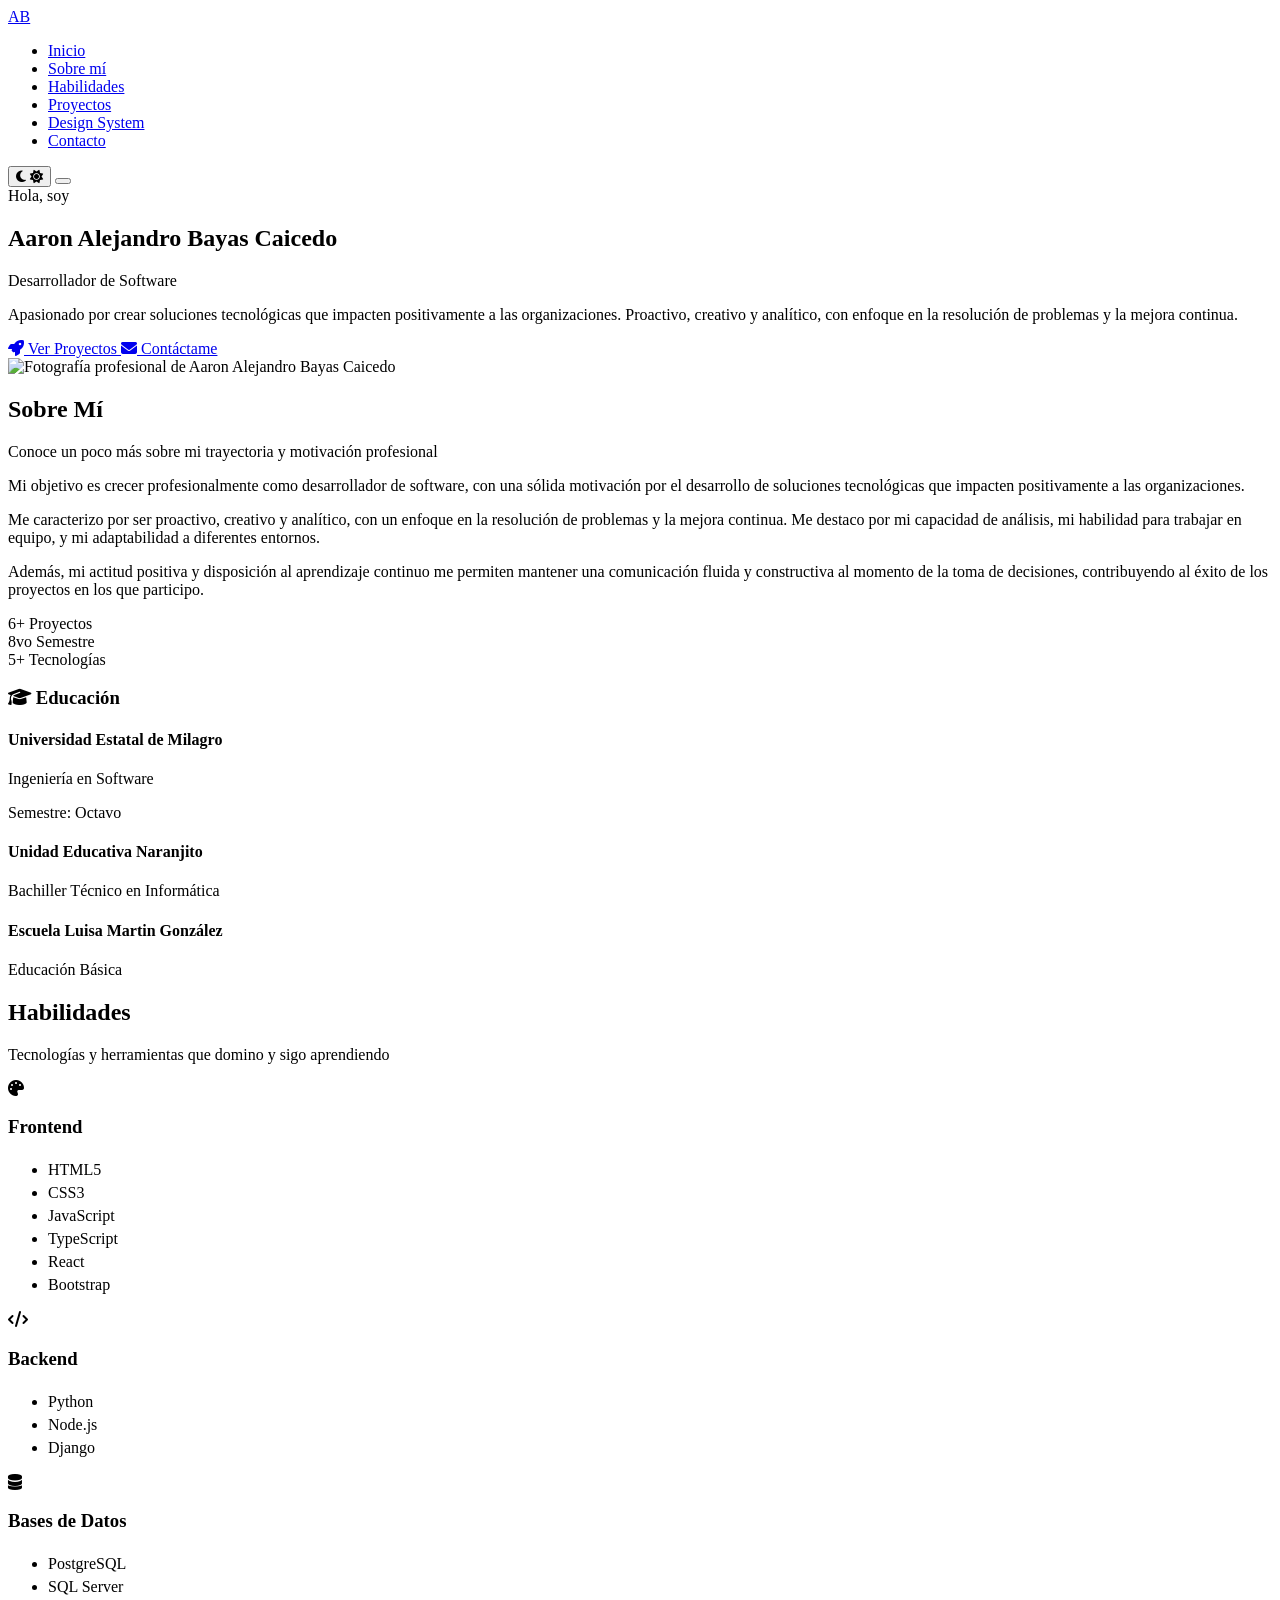
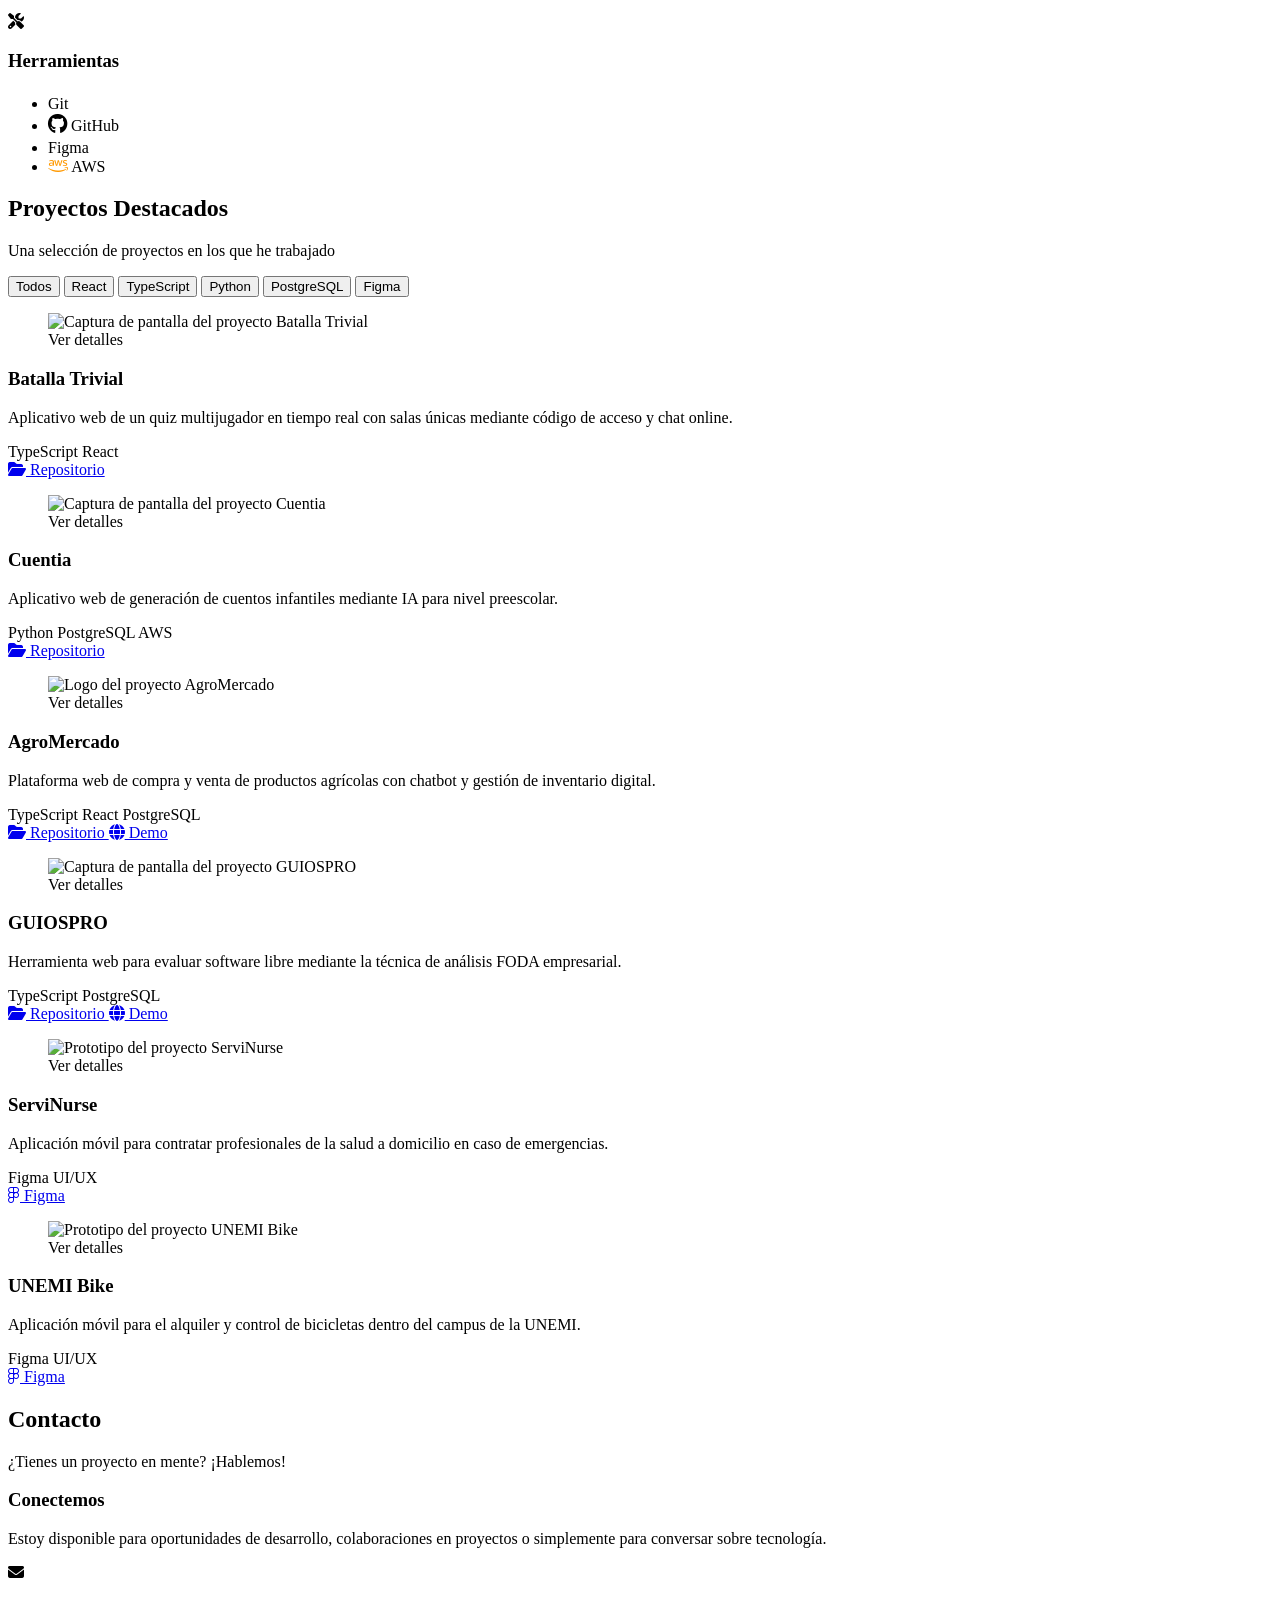
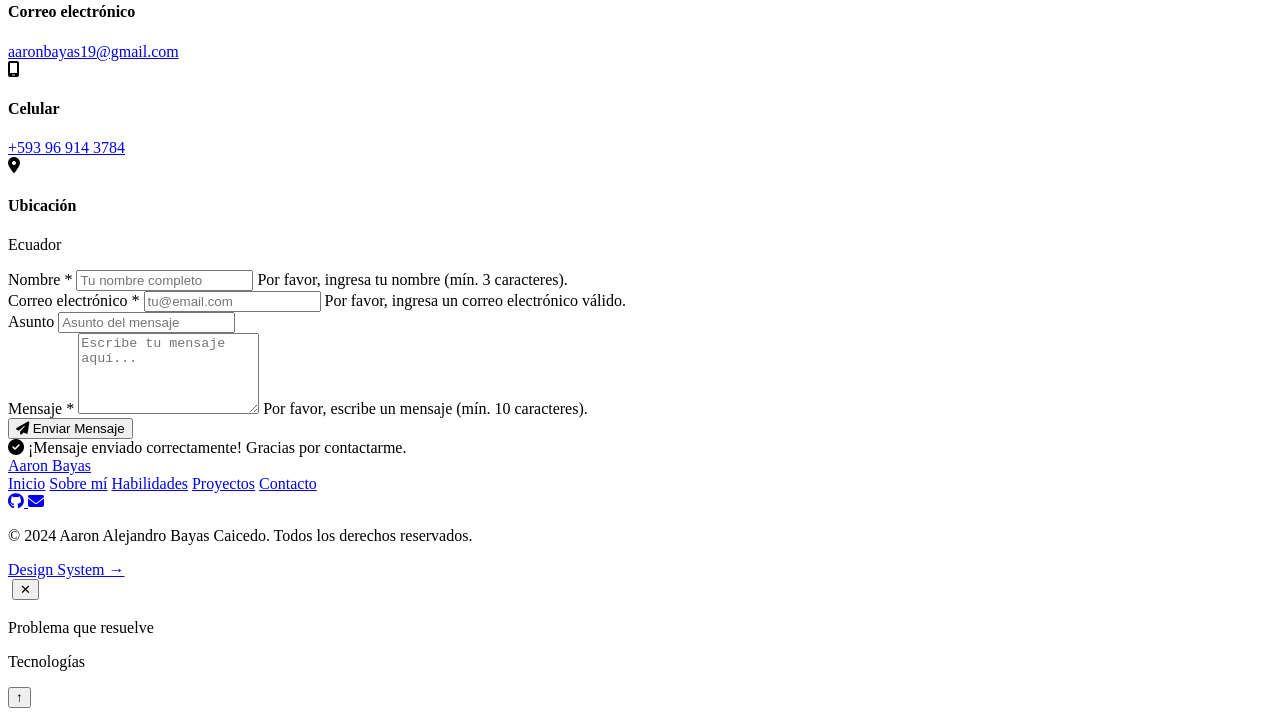
==== index.html @ 3c37ef3a "init: inicializar estructura del proyecto y archivos base" ====
<!DOCTYPE html>
<html lang="es">
<head>
  <meta charset="UTF-8">
  <meta name="viewport" content="width=device-width, initial-scale=1.0">
  <meta name="description" content="Portafolio profesional de Aaron Alejandro Bayas Caicedo — Desarrollador de Software especializado en JavaScript, Python, React, Node.js y más.">
  <meta name="author" content="Aaron Alejandro Bayas Caicedo">
  <meta name="keywords" content="Desarrollador de Software, Portafolio, Aaron Bayas, JavaScript, Python, React, Node.js, Ingeniería en Software">
  <title>Aaron Bayas | Desarrollador de Software</title>

  <!-- Google Fonts -->
  <link rel="preconnect" href="https://fonts.googleapis.com">
  <link rel="preconnect" href="https://fonts.gstatic.com" crossorigin>
  <link href="https://fonts.googleapis.com/css2?family=Inter:wght@400;500;600;700&family=Outfit:wght@600;700;800&display=swap" rel="stylesheet">

  <!-- Font Awesome -->
  <link rel="stylesheet" href="https://cdnjs.cloudflare.com/ajax/libs/font-awesome/6.4.0/css/all.min.css">
  <!-- Devicon -->
  <link rel="stylesheet" type="text/css" href="https://cdn.jsdelivr.net/gh/devicons/devicon@latest/devicon.min.css" />
  <!-- Styles -->
  <link rel="stylesheet" href="css/styles.css">
</head>
<body>

  <!-- ============================================
       HEADER / NAVBAR
       ============================================ -->
  <header class="navbar" id="navbar">
    <nav class="nav-container" aria-label="Navegación principal">
      <a href="#inicio" class="nav-logo" aria-label="Ir al inicio">AB</a>

      <ul class="nav-menu" id="nav-menu" role="menubar">
        <li role="none"><a href="#inicio" class="nav-link active" role="menuitem">Inicio</a></li>
        <li role="none"><a href="#sobre-mi" class="nav-link" role="menuitem">Sobre mí</a></li>
        <li role="none"><a href="#habilidades" class="nav-link" role="menuitem">Habilidades</a></li>
        <li role="none"><a href="#proyectos" class="nav-link" role="menuitem">Proyectos</a></li>
        <li role="none"><a href="design-system.html" class="nav-link" role="menuitem">Design System</a></li>
        <li role="none"><a href="#contacto" class="nav-link" role="menuitem">Contacto</a></li>
      </ul>

      <div class="nav-actions">
        <button class="theme-toggle" id="theme-toggle" aria-label="Cambiar tema claro/oscuro">
          <i class="fa-solid fa-moon icon-moon" aria-hidden="true"></i>
          <i class="fa-solid fa-sun icon-sun" aria-hidden="true"></i>
        </button>
        <button class="nav-toggle" id="nav-toggle" aria-label="Abrir menú de navegación" aria-expanded="false">
          <span class="hamburger-line"></span>
          <span class="hamburger-line"></span>
          <span class="hamburger-line"></span>
        </button>
      </div>
    </nav>
  </header>

  <!-- ============================================
       MAIN CONTENT
       ============================================ -->
  <main>

    <!-- ========== HERO / INICIO ========== -->
    <section id="inicio" class="hero section">
      <div class="container">
        <div class="hero__content">
          <div class="hero__text">
            <span class="hero__greeting">Hola, soy</span>
            <h1 class="hero__name">
              Aaron Alejandro
              <span class="text-gradient">Bayas Caicedo</span>
            </h1>
            <p class="hero__role">Desarrollador de Software</p>
            <p class="hero__description">
              Apasionado por crear soluciones tecnológicas que impacten positivamente a las organizaciones.
              Proactivo, creativo y analítico, con enfoque en la resolución de problemas y la mejora continua.
            </p>
            <div class="hero__actions">
              <a href="#proyectos" class="btn btn--primary">
                <i class="fa-solid fa-rocket" aria-hidden="true"></i> Ver Proyectos
              </a>
              <a href="#contacto" class="btn btn--secondary">
                <i class="fa-solid fa-envelope" aria-hidden="true"></i> Contáctame
              </a>
            </div>
          </div>

          <div class="hero__image-wrapper">
            <div class="hero__image-container">
                            <img
                src="media/Foto personal.jpg"
                alt="Fotografía profesional de Aaron Alejandro Bayas Caicedo"
                class="hero__image"
                loading="eager"
              >
            </div>
          </div>
        </div>
      </div>

      <!-- Decoraciones flotantes -->
                      </section>

    <!-- ========== SOBRE MÍ ========== -->
    <section id="sobre-mi" class="section">
      <div class="container">
        <div class="section__header">
          <h2 class="section__title reveal">Sobre Mí</h2>
          <p class="section__subtitle reveal">Conoce un poco más sobre mi trayectoria y motivación profesional</p>
        </div>

        <div class="about__content">
          <!-- Columna izquierda: Texto + Stats -->
          <div class="about__text reveal-left">
            <p class="about__description">
              Mi objetivo es crecer profesionalmente como desarrollador de
              software, con una sólida motivación por el desarrollo de
              soluciones tecnológicas que impacten positivamente a las organizaciones.
            </p>
            <p class="about__description">
              Me caracterizo por ser proactivo, creativo y analítico, con un enfoque en la resolución
              de problemas y la mejora continua. Me destaco por mi capacidad de análisis, mi
              habilidad para trabajar en equipo, y mi adaptabilidad a diferentes entornos.
            </p>
            <p class="about__description">
              Además, mi actitud positiva y disposición al aprendizaje continuo me permiten
              mantener una comunicación fluida y constructiva al momento de la toma de
              decisiones, contribuyendo al éxito de los proyectos en los que participo.
            </p>

            <div class="about__stats">
              <div class="about__stat">
                <span class="about__stat-number">6+</span>
                <span class="about__stat-label">Proyectos</span>
              </div>
              <div class="about__stat">
                <span class="about__stat-number">8vo</span>
                <span class="about__stat-label">Semestre</span>
              </div>
              <div class="about__stat">
                <span class="about__stat-number">5+</span>
                <span class="about__stat-label">Tecnologías</span>
              </div>
            </div>
          </div>

          <!-- Columna derecha: Educación Timeline -->
          <aside class="about__education reveal-right">
            <h3 class="about__education-title">
              <i class="fa-solid fa-graduation-cap" aria-hidden="true"></i> Educación
            </h3>

            <div class="timeline">
              <article class="timeline__item">
                <h4 class="timeline__institution">Universidad Estatal de Milagro</h4>
                <p class="timeline__degree">Ingeniería en Software</p>
                <p class="timeline__detail">Semestre: Octavo</p>
              </article>

              <article class="timeline__item">
                <h4 class="timeline__institution">Unidad Educativa Naranjito</h4>
                <p class="timeline__degree">Bachiller Técnico en Informática</p>
              </article>

              <article class="timeline__item">
                <h4 class="timeline__institution">Escuela Luisa Martin González</h4>
                <p class="timeline__degree">Educación Básica</p>
              </article>
            </div>
          </aside>
        </div>
      </div>
    </section>

    <!-- ========== HABILIDADES / SKILLS ========== -->
    <section id="habilidades" class="skills section">
      <div class="container">
        <div class="section__header">
          <h2 class="section__title reveal">Habilidades</h2>
          <p class="section__subtitle reveal">Tecnologías y herramientas que domino y sigo aprendiendo</p>
        </div>

        <div class="skills__categories">
          <!-- Frontend -->
          <article class="skill-category reveal-scale">
            <div class="skill-category__icon" aria-hidden="true"><i class="fa-solid fa-palette"></i></div>
            <h3 class="skill-category__title">Frontend</h3>
            <ul class="skill-category__list">
              <li class="skill-item">
                <div class="skill-item__info">
                  <i class="devicon-html5-plain colored" style="font-size: 1.25rem;"></i>
                  <span class="skill-item__name">HTML5</span>
                </div>
                <div class="skill-item__level" aria-label="Nivel 4 de 5">
                  <span class="skill-item__dot filled"></span>
                  <span class="skill-item__dot filled"></span>
                  <span class="skill-item__dot filled"></span>
                  <span class="skill-item__dot filled"></span>
                  <span class="skill-item__dot"></span>
                </div>
              </li>
              <li class="skill-item">
                <div class="skill-item__info">
                  <i class="devicon-css3-plain colored" style="font-size: 1.25rem;"></i>
                  <span class="skill-item__name">CSS3</span>
                </div>
                <div class="skill-item__level" aria-label="Nivel 4 de 5">
                  <span class="skill-item__dot filled"></span>
                  <span class="skill-item__dot filled"></span>
                  <span class="skill-item__dot filled"></span>
                  <span class="skill-item__dot filled"></span>
                  <span class="skill-item__dot"></span>
                </div>
              </li>
              <li class="skill-item">
                <div class="skill-item__info">
                  <i class="devicon-javascript-plain colored" style="font-size: 1.25rem;"></i>
                  <span class="skill-item__name">JavaScript</span>
                </div>
                <div class="skill-item__level" aria-label="Nivel 4 de 5">
                  <span class="skill-item__dot filled"></span>
                  <span class="skill-item__dot filled"></span>
                  <span class="skill-item__dot filled"></span>
                  <span class="skill-item__dot filled"></span>
                  <span class="skill-item__dot"></span>
                </div>
              </li>
              <li class="skill-item">
                <div class="skill-item__info">
                  <i class="devicon-typescript-plain colored" style="font-size: 1.25rem;"></i>
                  <span class="skill-item__name">TypeScript</span>
                </div>
                <div class="skill-item__level" aria-label="Nivel 3 de 5">
                  <span class="skill-item__dot filled"></span>
                  <span class="skill-item__dot filled"></span>
                  <span class="skill-item__dot filled"></span>
                  <span class="skill-item__dot"></span>
                  <span class="skill-item__dot"></span>
                </div>
              </li>
              <li class="skill-item">
                <div class="skill-item__info">
                  <i class="devicon-react-original colored" style="font-size: 1.25rem;"></i>
                  <span class="skill-item__name">React</span>
                </div>
                <div class="skill-item__level" aria-label="Nivel 3 de 5">
                  <span class="skill-item__dot filled"></span>
                  <span class="skill-item__dot filled"></span>
                  <span class="skill-item__dot filled"></span>
                  <span class="skill-item__dot"></span>
                  <span class="skill-item__dot"></span>
                </div>
              </li>
              <li class="skill-item">
                <div class="skill-item__info">
                  <i class="devicon-bootstrap-plain colored" style="font-size: 1.25rem;"></i>
                  <span class="skill-item__name">Bootstrap</span>
                </div>
                <div class="skill-item__level" aria-label="Nivel 3 de 5">
                  <span class="skill-item__dot filled"></span>
                  <span class="skill-item__dot filled"></span>
                  <span class="skill-item__dot filled"></span>
                  <span class="skill-item__dot"></span>
                  <span class="skill-item__dot"></span>
                </div>
              </li>
            </ul>
          </article>

          <!-- Backend -->
          <article class="skill-category reveal-scale">
            <div class="skill-category__icon" aria-hidden="true"><i class="fa-solid fa-code"></i></div>
            <h3 class="skill-category__title">Backend</h3>
            <ul class="skill-category__list">
              <li class="skill-item">
                <div class="skill-item__info">
                  <i class="devicon-python-plain colored" style="font-size: 1.25rem;"></i>
                  <span class="skill-item__name">Python</span>
                </div>
                <div class="skill-item__level" aria-label="Nivel 4 de 5">
                  <span class="skill-item__dot filled--secondary"></span>
                  <span class="skill-item__dot filled--secondary"></span>
                  <span class="skill-item__dot filled--secondary"></span>
                  <span class="skill-item__dot filled--secondary"></span>
                  <span class="skill-item__dot"></span>
                </div>
              </li>
              <li class="skill-item">
                <div class="skill-item__info">
                  <i class="devicon-nodejs-plain colored" style="font-size: 1.25rem;"></i>
                  <span class="skill-item__name">Node.js</span>
                </div>
                <div class="skill-item__level" aria-label="Nivel 3 de 5">
                  <span class="skill-item__dot filled--secondary"></span>
                  <span class="skill-item__dot filled--secondary"></span>
                  <span class="skill-item__dot filled--secondary"></span>
                  <span class="skill-item__dot"></span>
                  <span class="skill-item__dot"></span>
                </div>
              </li>
              <li class="skill-item">
                <div class="skill-item__info">
                  <i class="devicon-django-plain colored" style="font-size: 1.25rem;"></i>
                  <span class="skill-item__name">Django</span>
                </div>
                <div class="skill-item__level" aria-label="Nivel 3 de 5">
                  <span class="skill-item__dot filled--secondary"></span>
                  <span class="skill-item__dot filled--secondary"></span>
                  <span class="skill-item__dot filled--secondary"></span>
                  <span class="skill-item__dot"></span>
                  <span class="skill-item__dot"></span>
                </div>
              </li>
            </ul>
          </article>

          <!-- Bases de Datos -->
          <article class="skill-category reveal-scale">
            <div class="skill-category__icon" aria-hidden="true"><i class="fa-solid fa-database"></i></div>
            <h3 class="skill-category__title">Bases de Datos</h3>
            <ul class="skill-category__list">
              <li class="skill-item">
                <div class="skill-item__info">
                  <i class="devicon-postgresql-plain colored" style="font-size: 1.25rem;"></i>
                  <span class="skill-item__name">PostgreSQL</span>
                </div>
                <div class="skill-item__level" aria-label="Nivel 3 de 5">
                  <span class="skill-item__dot filled--accent"></span>
                  <span class="skill-item__dot filled--accent"></span>
                  <span class="skill-item__dot filled--accent"></span>
                  <span class="skill-item__dot"></span>
                  <span class="skill-item__dot"></span>
                </div>
              </li>
              <li class="skill-item">
                <div class="skill-item__info">
                  <i class="devicon-microsoftsqlserver-plain colored" style="font-size: 1.25rem;"></i>
                  <span class="skill-item__name">SQL Server</span>
                </div>
                <div class="skill-item__level" aria-label="Nivel 3 de 5">
                  <span class="skill-item__dot filled--accent"></span>
                  <span class="skill-item__dot filled--accent"></span>
                  <span class="skill-item__dot filled--accent"></span>
                  <span class="skill-item__dot"></span>
                  <span class="skill-item__dot"></span>
                </div>
              </li>
            </ul>
          </article>

          <!-- Herramientas & Cloud -->
          <article class="skill-category reveal-scale">
            <div class="skill-category__icon" aria-hidden="true"><i class="fa-solid fa-screwdriver-wrench"></i></div>
            <h3 class="skill-category__title">Herramientas</h3>
            <ul class="skill-category__list">
              <li class="skill-item">
                <div class="skill-item__info">
                  <i class="devicon-git-plain colored" style="font-size: 1.25rem;"></i>
                  <span class="skill-item__name">Git</span>
                </div>
                <div class="skill-item__level" aria-label="Nivel 4 de 5">
                  <span class="skill-item__dot filled"></span>
                  <span class="skill-item__dot filled"></span>
                  <span class="skill-item__dot filled"></span>
                  <span class="skill-item__dot filled"></span>
                  <span class="skill-item__dot"></span>
                </div>
              </li>
              <li class="skill-item">
                <div class="skill-item__info">
                  <i class="fa-brands fa-github" style="font-size: 1.25rem;"></i>
                  <span class="skill-item__name">GitHub</span>
                </div>
                <div class="skill-item__level" aria-label="Nivel 4 de 5">
                  <span class="skill-item__dot filled"></span>
                  <span class="skill-item__dot filled"></span>
                  <span class="skill-item__dot filled"></span>
                  <span class="skill-item__dot filled"></span>
                  <span class="skill-item__dot"></span>
                </div>
              </li>
              <li class="skill-item">
                <div class="skill-item__info">
                  <i class="devicon-figma-plain colored" style="font-size: 1.25rem;"></i>
                  <span class="skill-item__name">Figma</span>
                </div>
                <div class="skill-item__level" aria-label="Nivel 3 de 5">
                  <span class="skill-item__dot filled"></span>
                  <span class="skill-item__dot filled"></span>
                  <span class="skill-item__dot filled"></span>
                  <span class="skill-item__dot"></span>
                  <span class="skill-item__dot"></span>
                </div>
              </li>
              <li class="skill-item">
                <div class="skill-item__info">
                  <i class="fa-brands fa-aws" style="color: #FF9900;" style="font-size: 1.25rem;"></i>
                  <span class="skill-item__name">AWS</span>
                </div>
                <div class="skill-item__level" aria-label="Nivel 2 de 5">
                  <span class="skill-item__dot filled"></span>
                  <span class="skill-item__dot filled"></span>
                  <span class="skill-item__dot"></span>
                  <span class="skill-item__dot"></span>
                  <span class="skill-item__dot"></span>
                </div>
              </li>
            </ul>
          </article>
        </div>
      </div>
    </section>

    <!-- ========== PROYECTOS ========== -->
    <section id="proyectos" class="section">
      <div class="container">
        <div class="section__header">
          <h2 class="section__title reveal">Proyectos Destacados</h2>
          <p class="section__subtitle reveal">Una selección de proyectos en los que he trabajado</p>
        </div>

        <!-- Filtros -->
        <div class="projects__filters reveal" role="toolbar" aria-label="Filtrar proyectos por tecnología">
          <button class="filter-btn active" data-filter="all">Todos</button>
          <button class="filter-btn" data-filter="react">React</button>
          <button class="filter-btn" data-filter="typescript">TypeScript</button>
          <button class="filter-btn" data-filter="python">Python</button>
          <button class="filter-btn" data-filter="postgresql">PostgreSQL</button>
          <button class="filter-btn" data-filter="figma">Figma</button>
        </div>

        <!-- Grid de Proyectos -->
        <div class="projects__grid">

          <!-- Proyecto 1: Batalla Trivial -->
          <article class="project-card reveal-scale"
            data-techs="typescript,react"
            data-title="Batalla Trivial"
            data-description="Aplicativo web de un quiz multijugador donde los usuarios se conectan en tiempo real en una sala única mediante un código de acceso, con chat online integrado."
            data-problem="Creado para grupos de estudiantes que necesiten practicar preguntas de cultura general con amigos."
            data-technologies="TypeScript, React Native"
            data-image="media/iconopag.png"
            data-repo="https://github.com/AaronBayas/Batalla-Poo"
            data-demo=""
          >
            <figure class="project-card__image-wrapper">
              <img src="media/iconopag.png" alt="Captura de pantalla del proyecto Batalla Trivial" class="project-card__image" loading="lazy">
              <div class="project-card__overlay">
                <span class="project-card__overlay-btn">Ver detalles</span>
              </div>
            </figure>
            <div class="project-card__body">
              <h3 class="project-card__title">Batalla Trivial</h3>
              <p class="project-card__description">
                Aplicativo web de un quiz multijugador en tiempo real con salas únicas mediante código de acceso y chat online.
              </p>
              <div class="project-card__techs">
                <span class="tech-tag">TypeScript</span>
                <span class="tech-tag">React</span>
              </div>
              <div class="project-card__links">
                <a href="https://github.com/AaronBayas/Batalla-Poo" target="_blank" rel="noopener noreferrer" class="project-card__link" aria-label="Ver repositorio de Batalla Trivial en GitHub">
                  <i class="fa-solid fa-folder-open" aria-hidden="true"></i> Repositorio
                </a>
              </div>
            </div>
          </article>

          <!-- Proyecto 2: Cuentia -->
          <article class="project-card reveal-scale"
            data-techs="python,postgresql"
            data-title="Cuentia"
            data-description="Aplicativo web de generación de cuentos infantiles mediante Inteligencia Artificial, diseñado para el nivel preescolar."
            data-problem="Proyecto creado para niños de nivel preescolar, permitiendo a sus profesores crear cuentos infantiles basándose en la imaginación del niño."
            data-technologies="Python, PostgreSQL, AWS"
            data-image="media/robot2.png"
            data-repo="https://github.com/Mkreyes98/Cuenta-IA"
            data-demo=""
          >
            <figure class="project-card__image-wrapper">
              <img src="media/robot2.png" alt="Captura de pantalla del proyecto Cuentia" class="project-card__image" loading="lazy">
              <div class="project-card__overlay">
                <span class="project-card__overlay-btn">Ver detalles</span>
              </div>
            </figure>
            <div class="project-card__body">
              <h3 class="project-card__title">Cuentia</h3>
              <p class="project-card__description">
                Aplicativo web de generación de cuentos infantiles mediante IA para nivel preescolar.
              </p>
              <div class="project-card__techs">
                <span class="tech-tag">Python</span>
                <span class="tech-tag">PostgreSQL</span>
                <span class="tech-tag">AWS</span>
              </div>
              <div class="project-card__links">
                <a href="https://github.com/Mkreyes98/Cuenta-IA" target="_blank" rel="noopener noreferrer" class="project-card__link" aria-label="Ver repositorio de Cuentia en GitHub">
                  <i class="fa-solid fa-folder-open" aria-hidden="true"></i> Repositorio
                </a>
              </div>
            </div>
          </article>

          <!-- Proyecto 3: AgroMercado -->
          <article class="project-card reveal-scale"
            data-techs="typescript,react,postgresql"
            data-title="AgroMercado"
            data-description="Aplicativo web creado para un mercado agropecuario de compra y venta de productos agrícolas."
            data-problem="Automatización de la búsqueda y compra de productos mediante un chatbot y digitalización del inventario de los productos en venta."
            data-technologies="TypeScript, React, PostgreSQL"
            data-image="media/logo.png"
            data-repo="https://github.com/Jostinchalan/AgroMercado"
            data-demo="https://agro-mercado-s7in.vercel.app/"
          >
            <figure class="project-card__image-wrapper">
              <img src="media/logo.png" alt="Logo del proyecto AgroMercado" class="project-card__image" loading="lazy">
              <div class="project-card__overlay">
                <span class="project-card__overlay-btn">Ver detalles</span>
              </div>
            </figure>
            <div class="project-card__body">
              <h3 class="project-card__title">AgroMercado</h3>
              <p class="project-card__description">
                Plataforma web de compra y venta de productos agrícolas con chatbot y gestión de inventario digital.
              </p>
              <div class="project-card__techs">
                <span class="tech-tag">TypeScript</span>
                <span class="tech-tag">React</span>
                <span class="tech-tag">PostgreSQL</span>
              </div>
              <div class="project-card__links">
                <a href="https://github.com/Jostinchalan/AgroMercado" target="_blank" rel="noopener noreferrer" class="project-card__link" aria-label="Ver repositorio de AgroMercado en GitHub">
                  <i class="fa-solid fa-folder-open" aria-hidden="true"></i> Repositorio
                </a>
                <a href="https://agro-mercado-s7in.vercel.app/" target="_blank" rel="noopener noreferrer" class="project-card__link" aria-label="Ver demo en vivo de AgroMercado">
                  <i class="fa-solid fa-globe" aria-hidden="true"></i> Demo
                </a>
              </div>
            </div>
          </article>

          <!-- Proyecto 4: GUIOSPRO -->
          <article class="project-card reveal-scale"
            data-techs="typescript,postgresql"
            data-title="GUIOSPRO"
            data-description="Aplicativo web creado para evaluar software libre mediante la técnica de evaluación FODA."
            data-problem="Evaluar si un software es apto para una empresa mediante la evaluación FODA (Fortalezas, Oportunidades, Debilidades, Amenazas)."
            data-technologies="TypeScript, PostgreSQL"
            data-image="media/giospro.png"
            data-repo="https://github.com/AaronBayas/GUIOS_PRO_v1"
            data-demo="https://guios-pro-v1.vercel.app/dashboard"
          >
            <figure class="project-card__image-wrapper">
              <img src="media/giospro.png" alt="Captura de pantalla del proyecto GUIOSPRO" class="project-card__image" loading="lazy">
              <div class="project-card__overlay">
                <span class="project-card__overlay-btn">Ver detalles</span>
              </div>
            </figure>
            <div class="project-card__body">
              <h3 class="project-card__title">GUIOSPRO</h3>
              <p class="project-card__description">
                Herramienta web para evaluar software libre mediante la técnica de análisis FODA empresarial.
              </p>
              <div class="project-card__techs">
                <span class="tech-tag">TypeScript</span>
                <span class="tech-tag">PostgreSQL</span>
              </div>
              <div class="project-card__links">
                <a href="https://github.com/AaronBayas/GUIOS_PRO_v1" target="_blank" rel="noopener noreferrer" class="project-card__link" aria-label="Ver repositorio de GUIOSPRO en GitHub">
                  <i class="fa-solid fa-folder-open" aria-hidden="true"></i> Repositorio
                </a>
                <a href="https://guios-pro-v1.vercel.app/dashboard" target="_blank" rel="noopener noreferrer" class="project-card__link" aria-label="Ver demo en vivo de GUIOSPRO">
                  <i class="fa-solid fa-globe" aria-hidden="true"></i> Demo
                </a>
              </div>
            </div>
          </article>

          <!-- Proyecto 5: ServiNurse -->
          <article class="project-card reveal-scale"
            data-techs="figma"
            data-title="ServiNurse"
            data-description="Aplicación móvil creada para el contrato y asistencia de profesionales de la salud en tu ciudad."
            data-problem="Diseñada para pacientes que no puedan acudir a un centro de salud en caso de emergencias."
            data-technologies="Figma (Prototipo)"
            data-image="media/medilife.png"
            data-repo="https://www.figma.com/make/PAfZILreJ9B2nlCdG053is/ServiNurse-App"
            data-demo=""
          >
            <figure class="project-card__image-wrapper">
              <img src="media/medilife.png" alt="Prototipo del proyecto ServiNurse" class="project-card__image" loading="lazy">
              <div class="project-card__overlay">
                <span class="project-card__overlay-btn">Ver detalles</span>
              </div>
            </figure>
            <div class="project-card__body">
              <h3 class="project-card__title">ServiNurse</h3>
              <p class="project-card__description">
                Aplicación móvil para contratar profesionales de la salud a domicilio en caso de emergencias.
              </p>
              <div class="project-card__techs">
                <span class="tech-tag">Figma</span>
                <span class="tech-tag">UI/UX</span>
              </div>
              <div class="project-card__links">
                <a href="https://www.figma.com/make/PAfZILreJ9B2nlCdG053is/ServiNurse-App" target="_blank" rel="noopener noreferrer" class="project-card__link" aria-label="Ver prototipo de ServiNurse en Figma">
                  <i class="fa-brands fa-figma" aria-hidden="true"></i> Figma
                </a>
              </div>
            </div>
          </article>

          <!-- Proyecto 6: UNEMI Bike -->
          <article class="project-card reveal-scale"
            data-techs="figma"
            data-title="UNEMI Bike"
            data-description="Aplicación móvil creada para UNEMI para el alquiler de bicicletas dentro del campus universitario."
            data-problem="Enfocado para el control de las bicicletas de la universidad para llevar un registro y auditoría del uso."
            data-technologies="Figma (Prototipo)"
            data-image="media/bike.png"
            data-repo="https://www.figma.com/make/0gxceBuqpLbh4zzqSycOpU/UNEMI-Bike"
            data-demo=""
          >
            <figure class="project-card__image-wrapper">
              <img src="media/bike.png" alt="Prototipo del proyecto UNEMI Bike" class="project-card__image" loading="lazy">
              <div class="project-card__overlay">
                <span class="project-card__overlay-btn">Ver detalles</span>
              </div>
            </figure>
            <div class="project-card__body">
              <h3 class="project-card__title">UNEMI Bike</h3>
              <p class="project-card__description">
                Aplicación móvil para el alquiler y control de bicicletas dentro del campus de la UNEMI.
              </p>
              <div class="project-card__techs">
                <span class="tech-tag">Figma</span>
                <span class="tech-tag">UI/UX</span>
              </div>
              <div class="project-card__links">
                <a href="https://www.figma.com/make/0gxceBuqpLbh4zzqSycOpU/UNEMI-Bike" target="_blank" rel="noopener noreferrer" class="project-card__link" aria-label="Ver prototipo de UNEMI Bike en Figma">
                  <i class="fa-brands fa-figma" aria-hidden="true"></i> Figma
                </a>
              </div>
            </div>
          </article>

        </div>
      </div>
    </section>

    <!-- ========== CONTACTO ========== -->
    <section id="contacto" class="contact section">
      <div class="container">
        <div class="section__header">
          <h2 class="section__title reveal">Contacto</h2>
          <p class="section__subtitle reveal">¿Tienes un proyecto en mente? ¡Hablemos!</p>
        </div>

        <div class="contact__content">
          <!-- Info de contacto -->
          <div class="contact__info reveal-left">
            <div>
              <h3 class="contact__info-title">Conectemos</h3>
              <p class="contact__info-text">
                Estoy disponible para oportunidades de desarrollo, colaboraciones en proyectos o simplemente para conversar sobre tecnología.
              </p>
            </div>

            <div class="contact__details">
              <div class="contact__detail">
                <div class="contact__detail-icon" aria-hidden="true"><i class="fa-solid fa-envelope"></i></div>
                <div class="contact__detail-info">
                  <h4>Correo electrónico</h4>
                  <a href="mailto:aaronbayas19@gmail.com">aaronbayas19@gmail.com</a>
                </div>
              </div>

              <div class="contact__detail">
                <div class="contact__detail-icon" aria-hidden="true"><i class="fa-solid fa-mobile-screen"></i></div>
                <div class="contact__detail-info">
                  <h4>Celular</h4>
                  <a href="tel:+593969143784">+593 96 914 3784</a>
                </div>
              </div>

              <div class="contact__detail">
                <div class="contact__detail-icon" aria-hidden="true"><i class="fa-solid fa-location-dot"></i></div>
                <div class="contact__detail-info">
                  <h4>Ubicación</h4>
                  <p>Ecuador</p>
                </div>
              </div>
            </div>
          </div>

          <!-- Formulario -->
          <form class="contact__form reveal-right" id="contact-form" novalidate>
            <div class="form-group">
              <label for="form-name">Nombre <span class="required" aria-hidden="true">*</span></label>
              <input type="text" id="form-name" name="name" class="form-input" placeholder="Tu nombre completo" required minlength="3" autocomplete="name">
              <span class="form-error" id="error-name" role="alert">Por favor, ingresa tu nombre (mín. 3 caracteres).</span>
            </div>

            <div class="form-group">
              <label for="form-email">Correo electrónico <span class="required" aria-hidden="true">*</span></label>
              <input type="email" id="form-email" name="email" class="form-input" placeholder="tu@email.com" required autocomplete="email">
              <span class="form-error" id="error-email" role="alert">Por favor, ingresa un correo electrónico válido.</span>
            </div>

            <div class="form-group">
              <label for="form-subject">Asunto</label>
              <input type="text" id="form-subject" name="subject" class="form-input" placeholder="Asunto del mensaje" autocomplete="off">
            </div>

            <div class="form-group">
              <label for="form-message">Mensaje <span class="required" aria-hidden="true">*</span></label>
              <textarea id="form-message" name="message" class="form-textarea" placeholder="Escribe tu mensaje aquí..." required minlength="10" rows="5"></textarea>
              <span class="form-error" id="error-message" role="alert">Por favor, escribe un mensaje (mín. 10 caracteres).</span>
            </div>

            <button type="submit" class="btn btn--primary" id="form-submit">
              <i class="fa-solid fa-paper-plane" aria-hidden="true"></i> Enviar Mensaje
            </button>

            <div class="form-success-message" id="form-success" role="status">
              <i class="fa-solid fa-circle-check" aria-hidden="true"></i> ¡Mensaje enviado correctamente! Gracias por contactarme.
            </div>
          </form>
        </div>
      </div>
    </section>

  </main>

  <!-- ============================================
       FOOTER
       ============================================ -->
  <footer class="footer">
    <div class="container">
      <div class="footer__content">
        <a href="#inicio" class="footer__logo" aria-label="Ir al inicio">Aaron Bayas</a>

        <nav class="footer__links" aria-label="Enlaces del footer">
          <a href="#inicio" class="footer__link">Inicio</a>
          <a href="#sobre-mi" class="footer__link">Sobre mí</a>
          <a href="#habilidades" class="footer__link">Habilidades</a>
          <a href="#proyectos" class="footer__link">Proyectos</a>
          <a href="#contacto" class="footer__link">Contacto</a>
        </nav>

        <div class="footer__social">
          <a href="https://github.com/AaronBayas" target="_blank" rel="noopener noreferrer" class="footer__social-link" aria-label="Perfil de GitHub">
            <i class="fa-brands fa-github" aria-hidden="true"></i>
          </a>
          <a href="mailto:aaronbayas19@gmail.com" class="footer__social-link" aria-label="Enviar correo electrónico">
            <i class="fa-solid fa-envelope" aria-hidden="true"></i>
          </a>
        </div>

        <div class="footer__divider" aria-hidden="true"></div>

        <div class="footer__bottom">
          <p class="footer__copyright">&copy; 2024 Aaron Alejandro Bayas Caicedo. Todos los derechos reservados.</p>
          <a href="design-system.html" class="footer__design-system-link">Design System →</a>
        </div>
      </div>
    </div>
  </footer>

  <!-- ============================================
       MODAL
       ============================================ -->
  <div class="modal-overlay" id="modal-overlay" role="dialog" aria-modal="true" aria-labelledby="modal-title" aria-hidden="true">
    <div class="modal">
      <div class="modal__header">
        <img src="" alt="" class="modal__image" id="modal-image">
        <button class="modal__close" id="modal-close" aria-label="Cerrar modal">✕</button>
      </div>
      <div class="modal__body">
        <h3 class="modal__title" id="modal-title"></h3>
        <p class="modal__description" id="modal-description"></p>

        <div>
          <p class="modal__section-title">Problema que resuelve</p>
          <p class="modal__description" id="modal-problem"></p>
        </div>

        <div>
          <p class="modal__section-title">Tecnologías</p>
          <div class="modal__techs" id="modal-techs"></div>
        </div>

        <div class="modal__links" id="modal-links"></div>
      </div>
    </div>
  </div>

  <!-- ============================================
       SCROLL TO TOP
       ============================================ -->
  <button class="scroll-top" id="scroll-top" aria-label="Volver al inicio de la página">
    ↑
  </button>

  <!-- JavaScript -->
  <script src="js/main.js"></script>
</body>
</html>
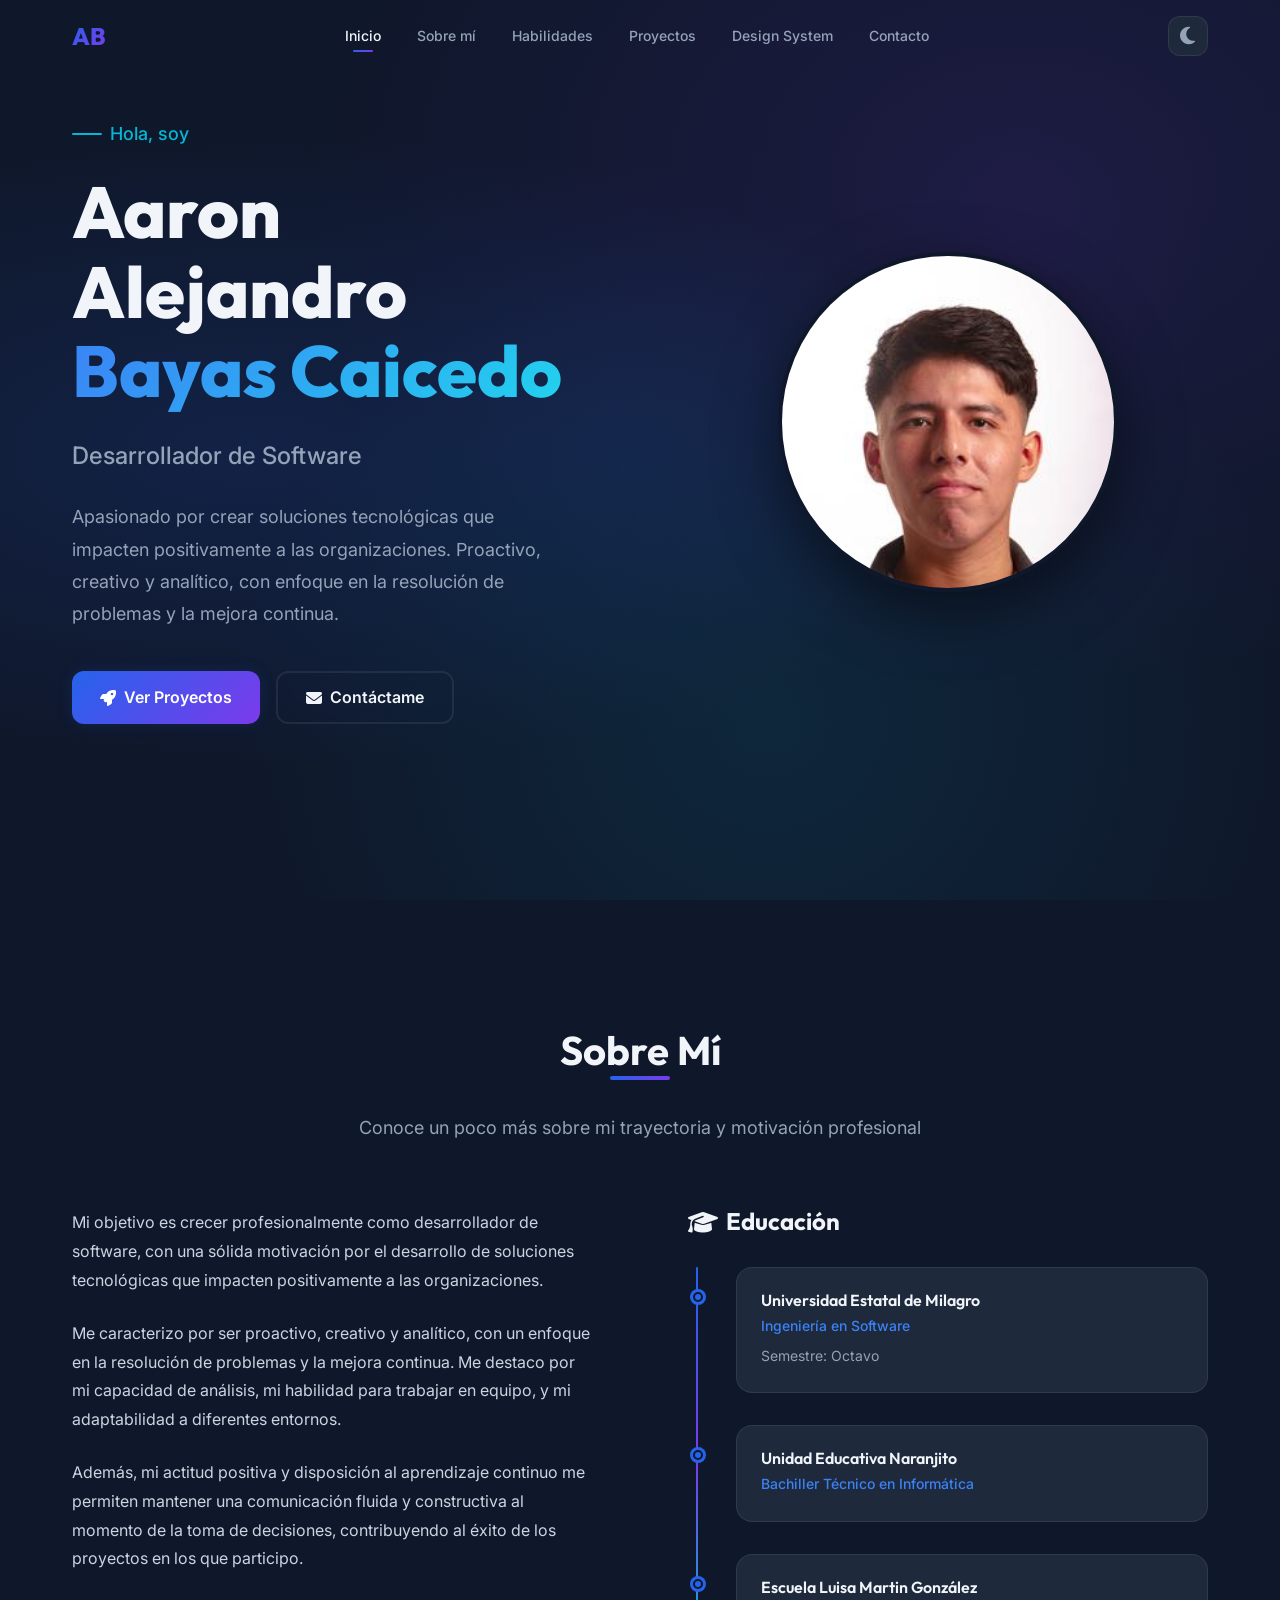
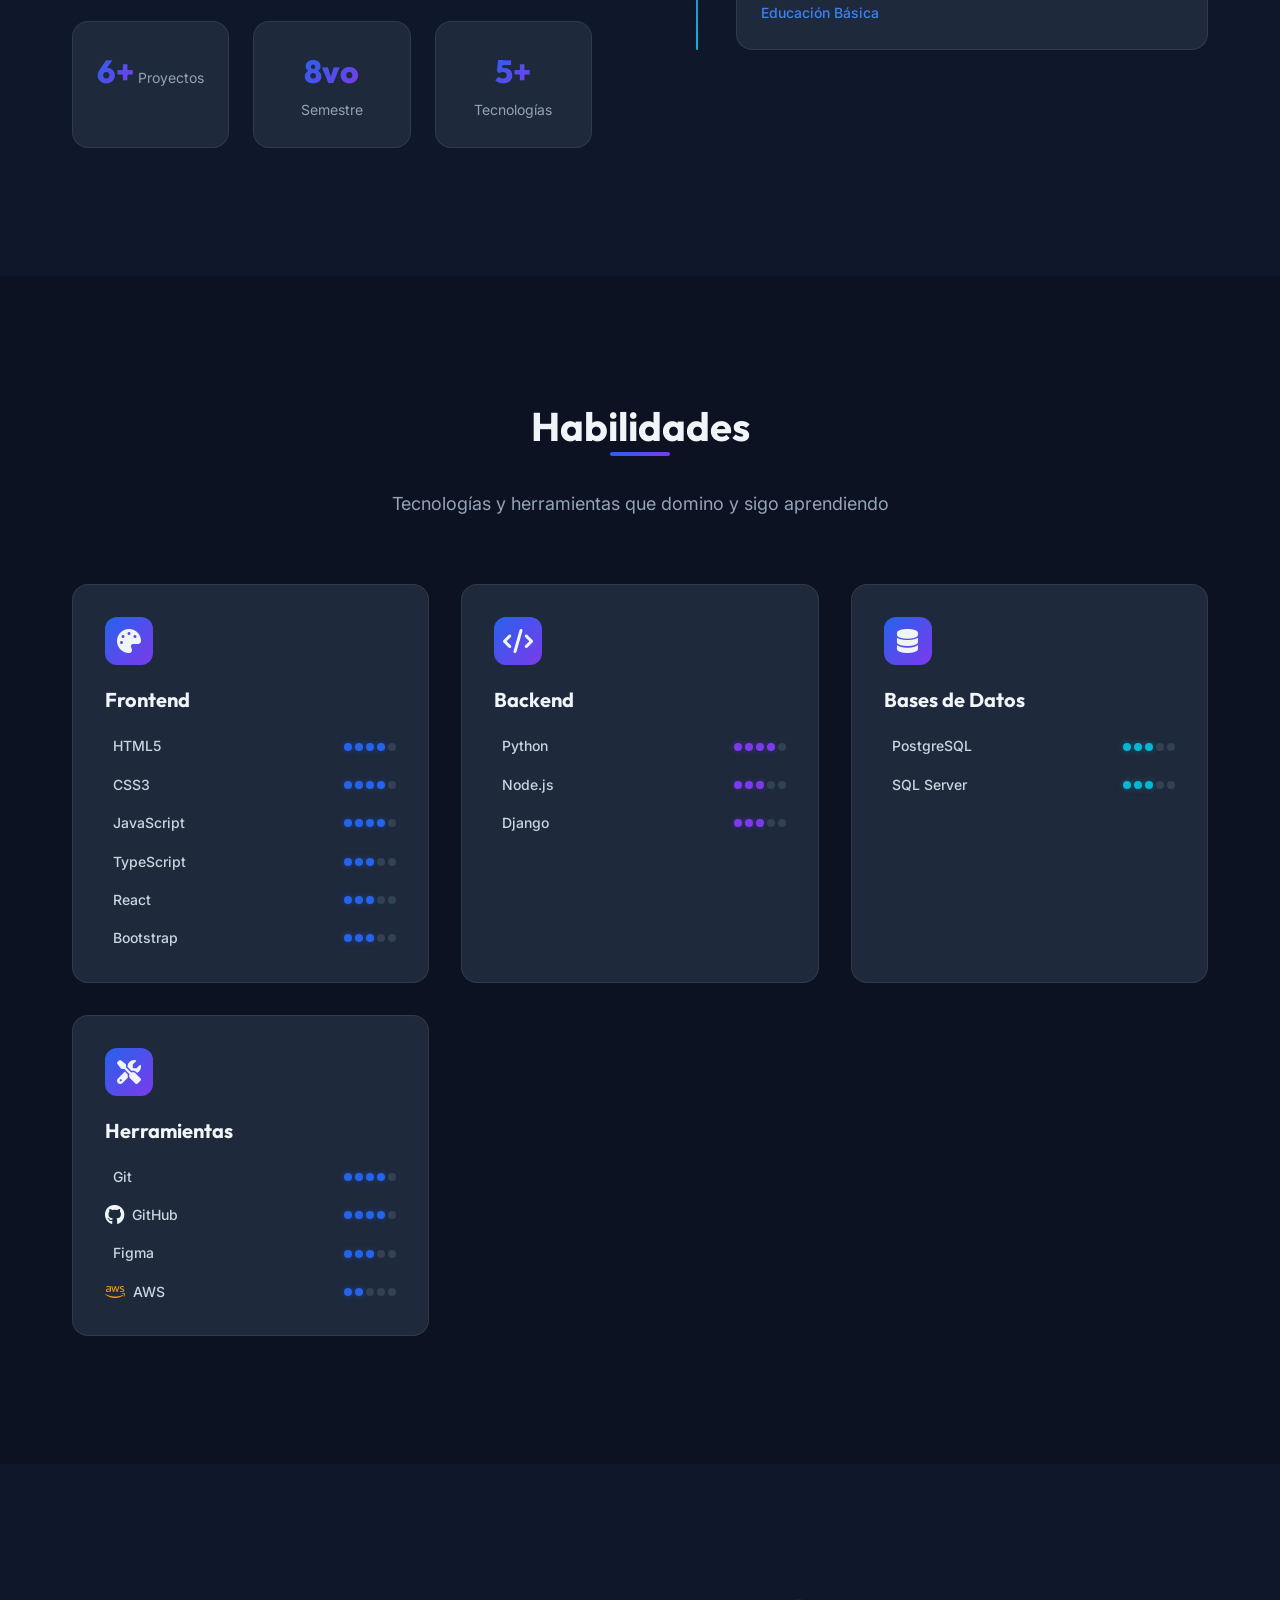
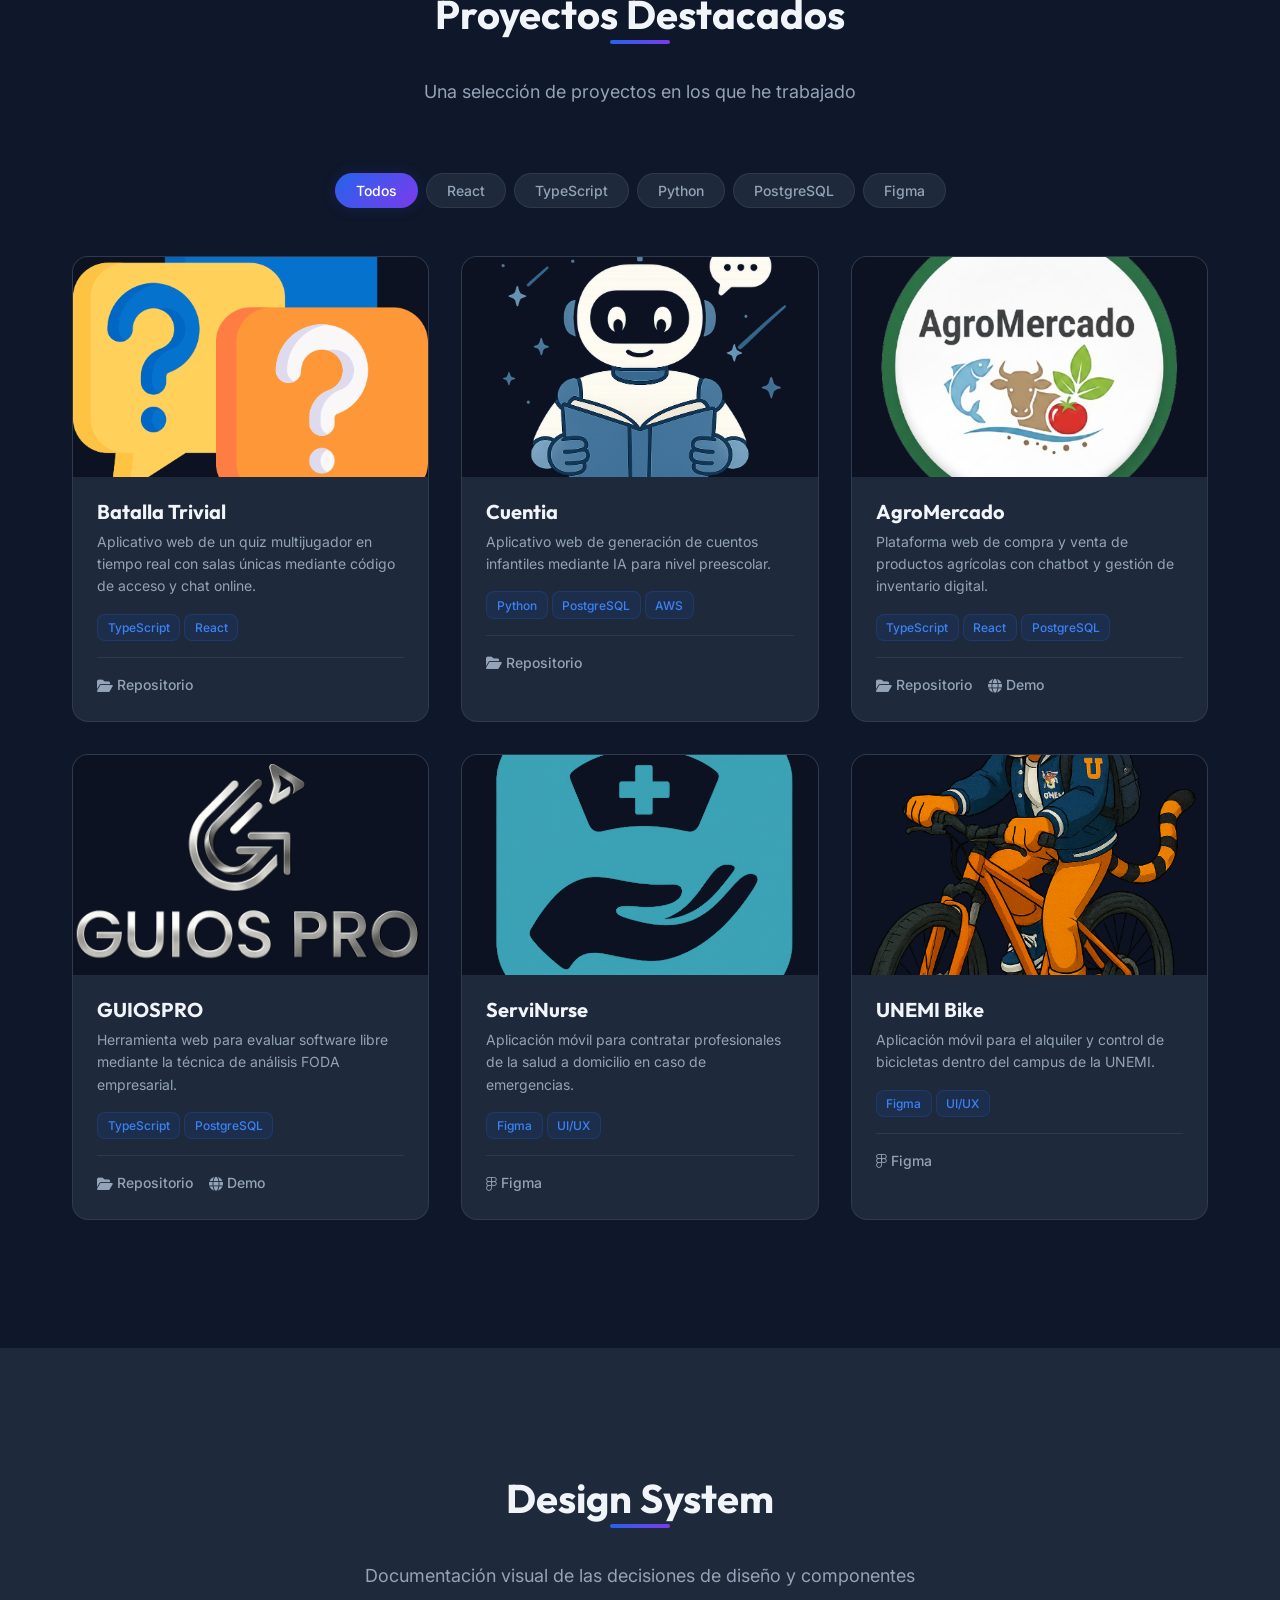
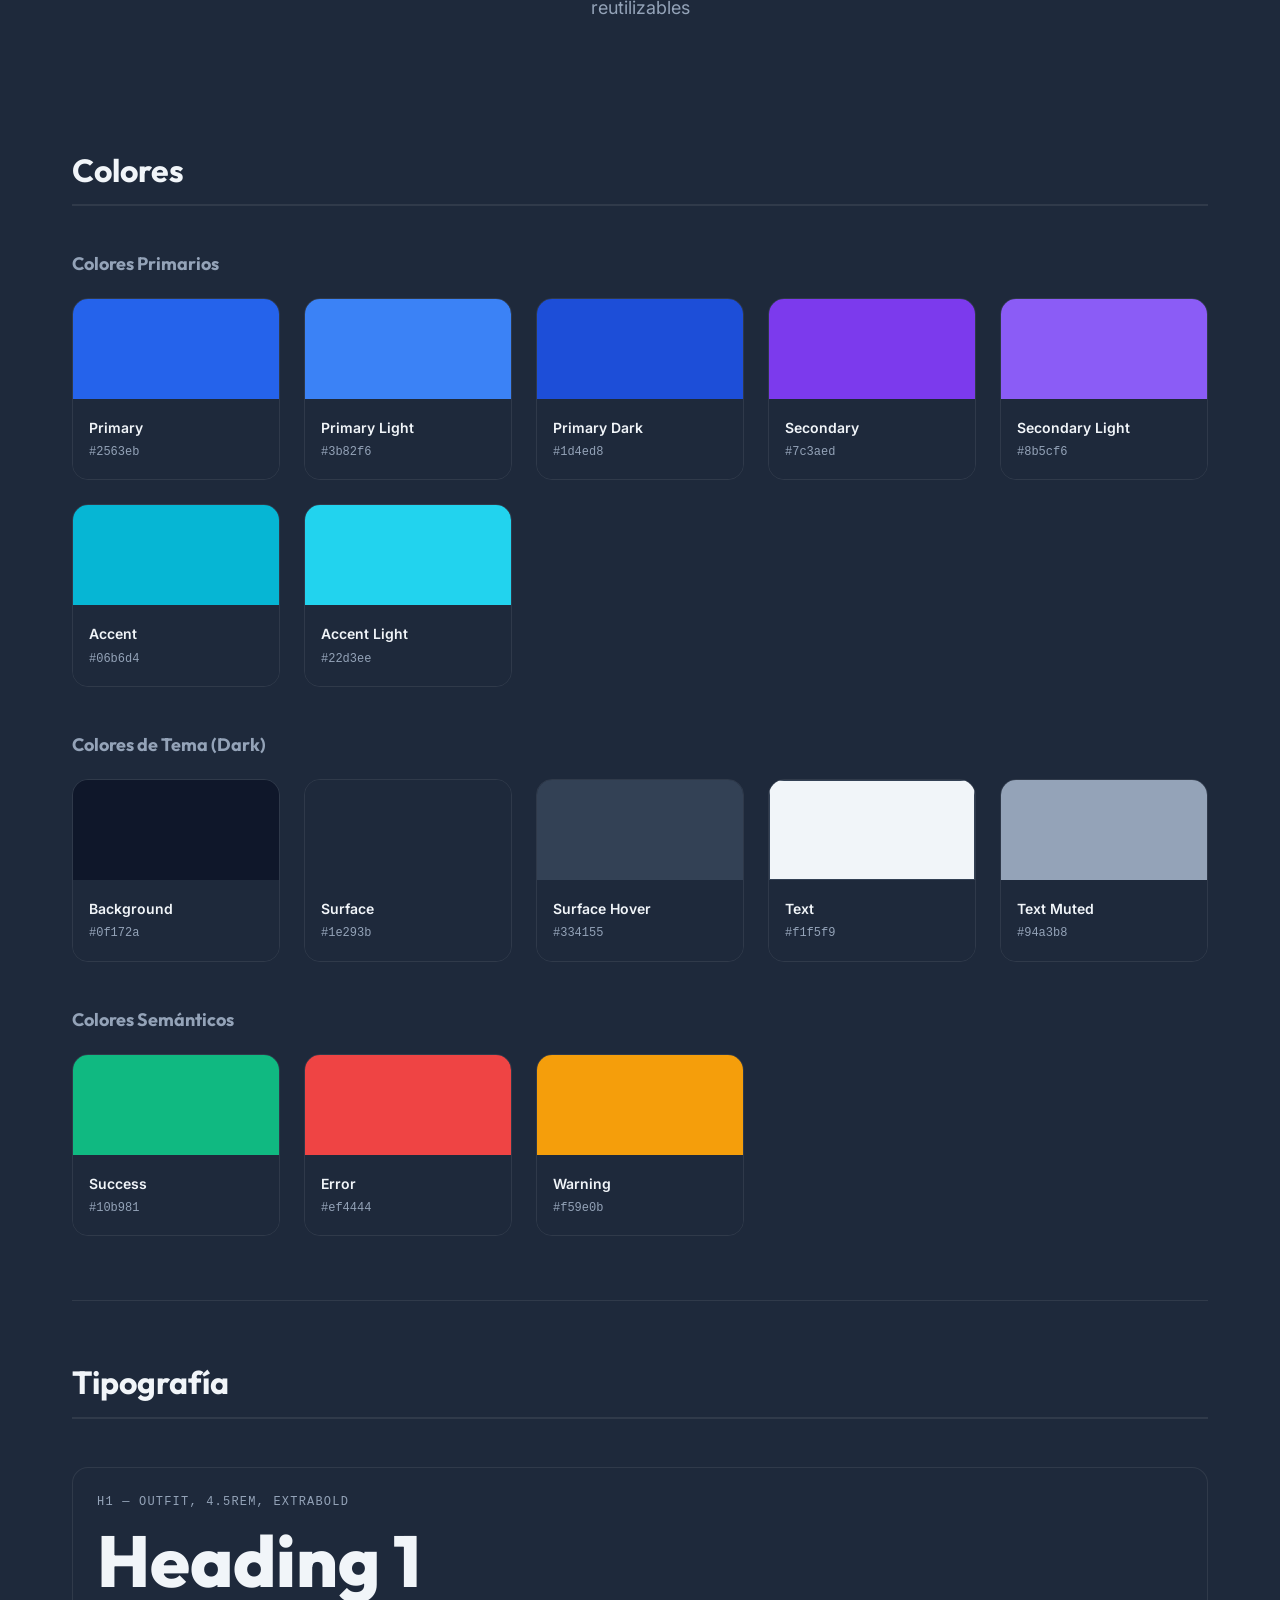
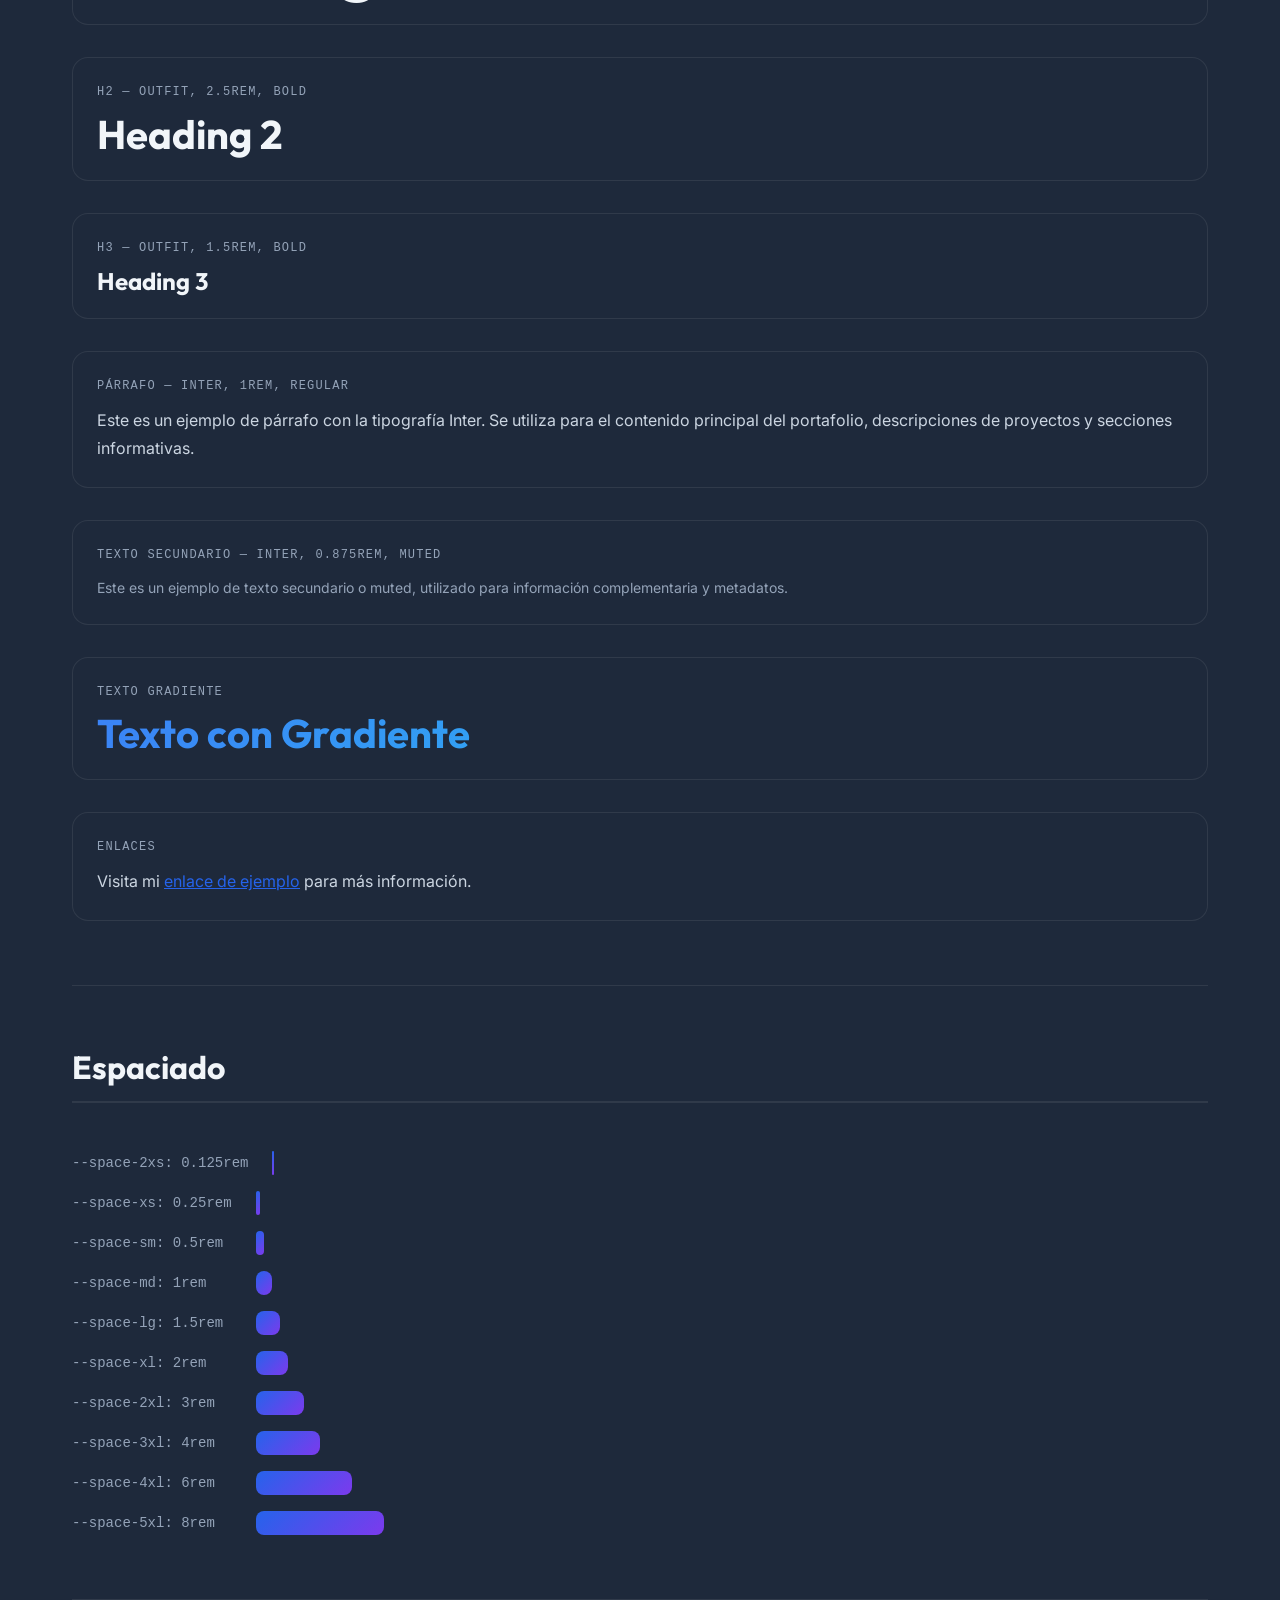
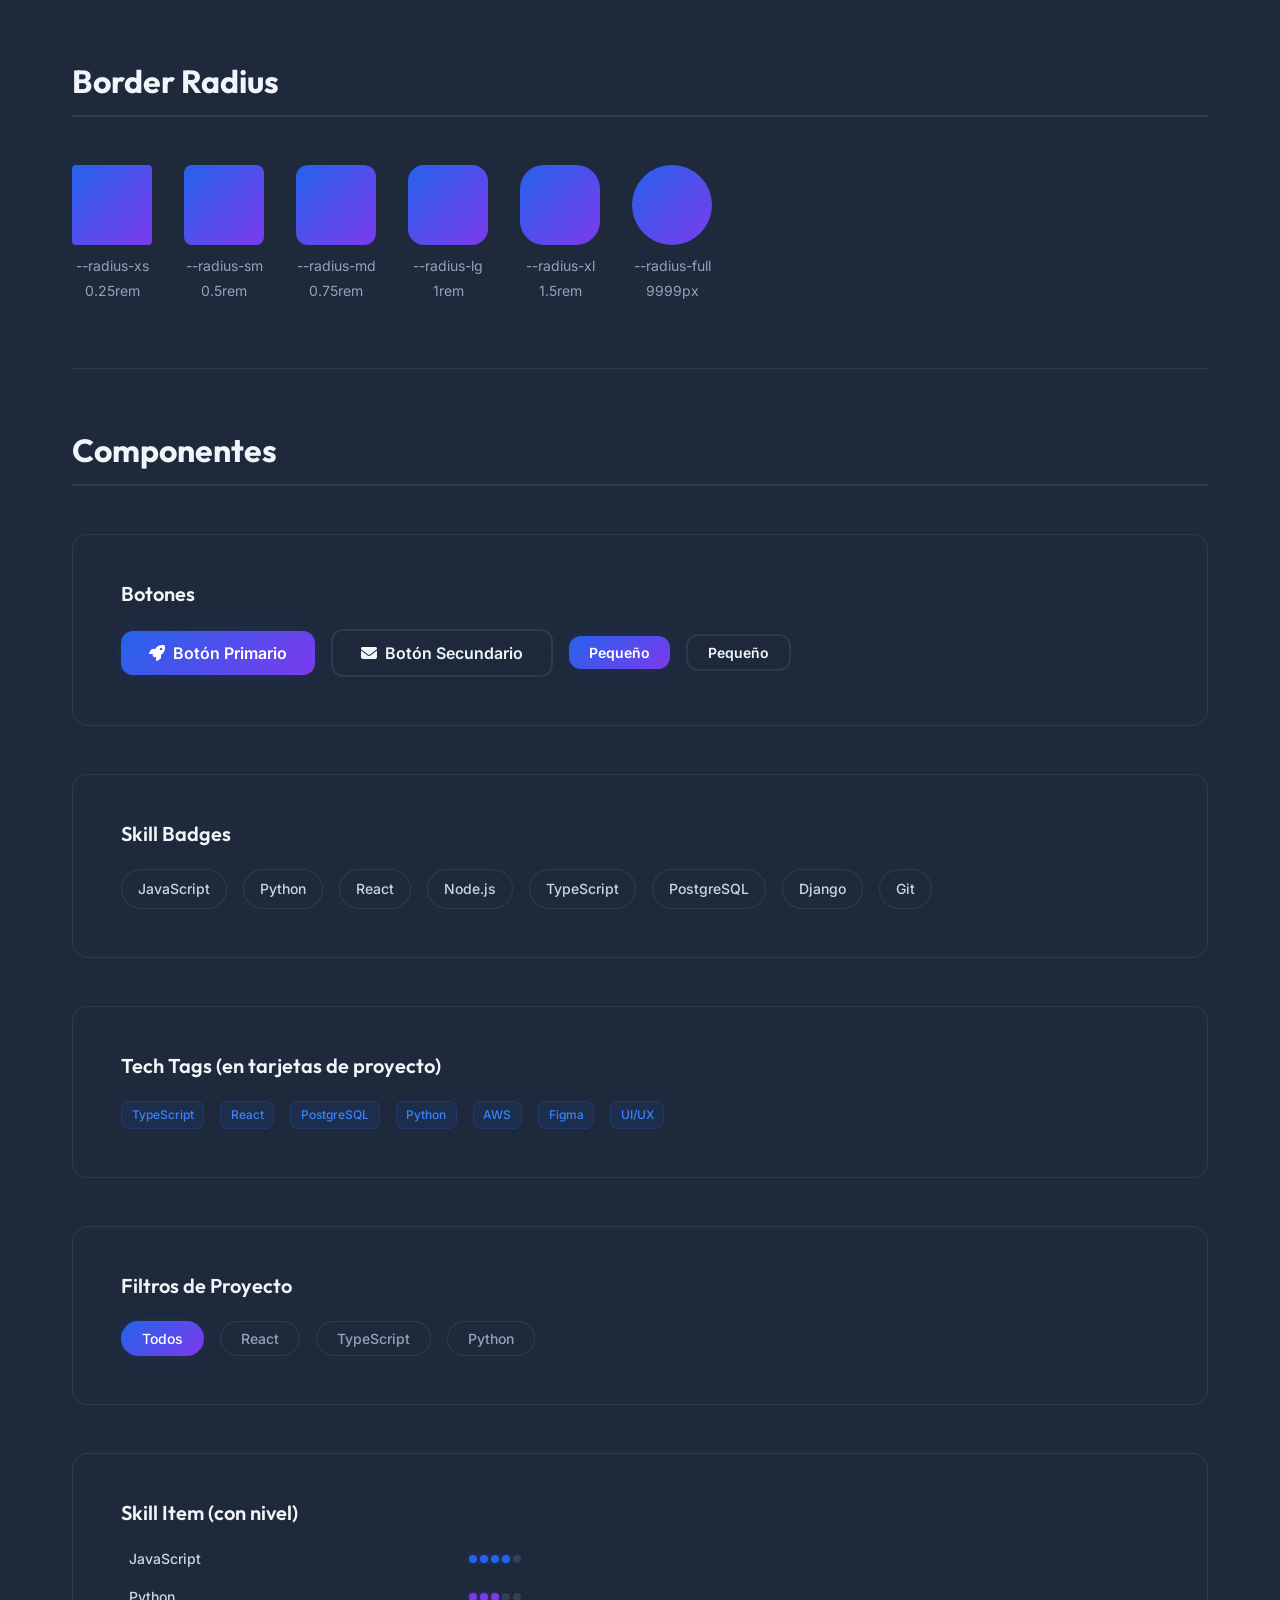
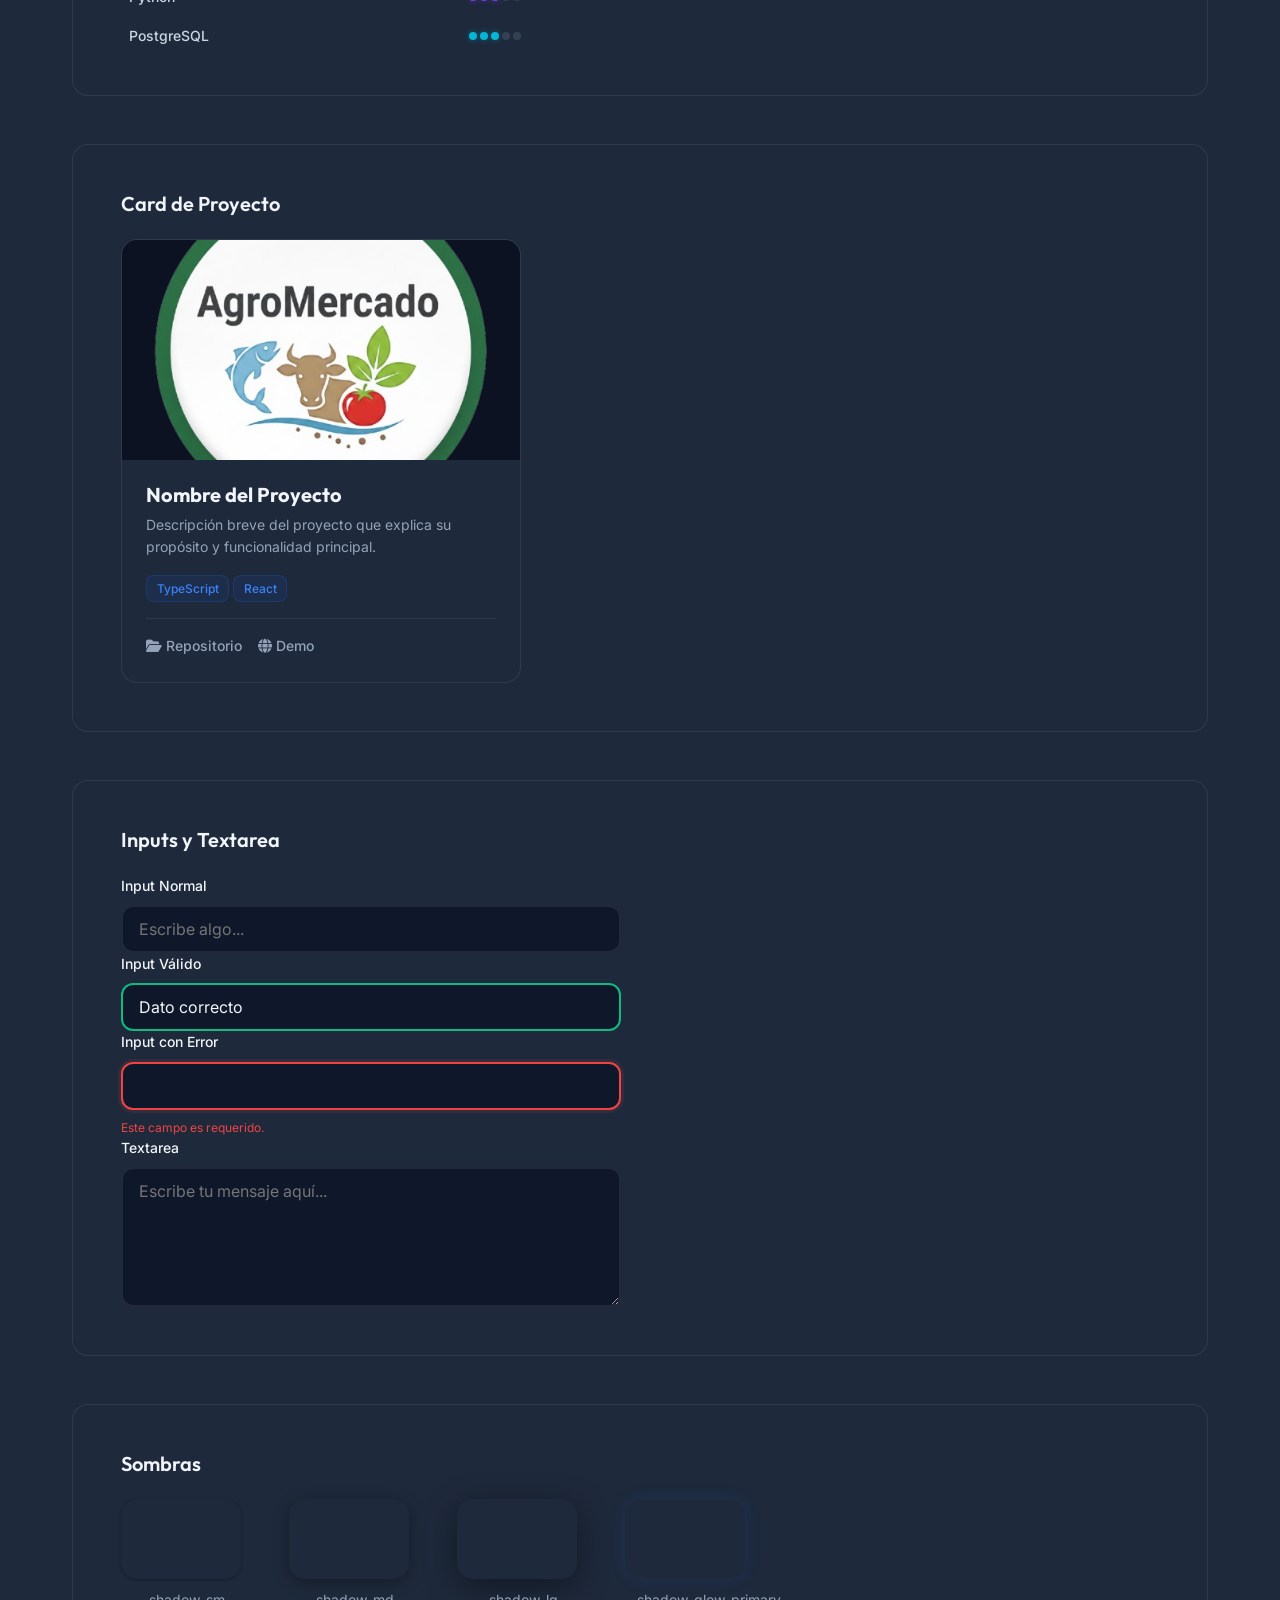
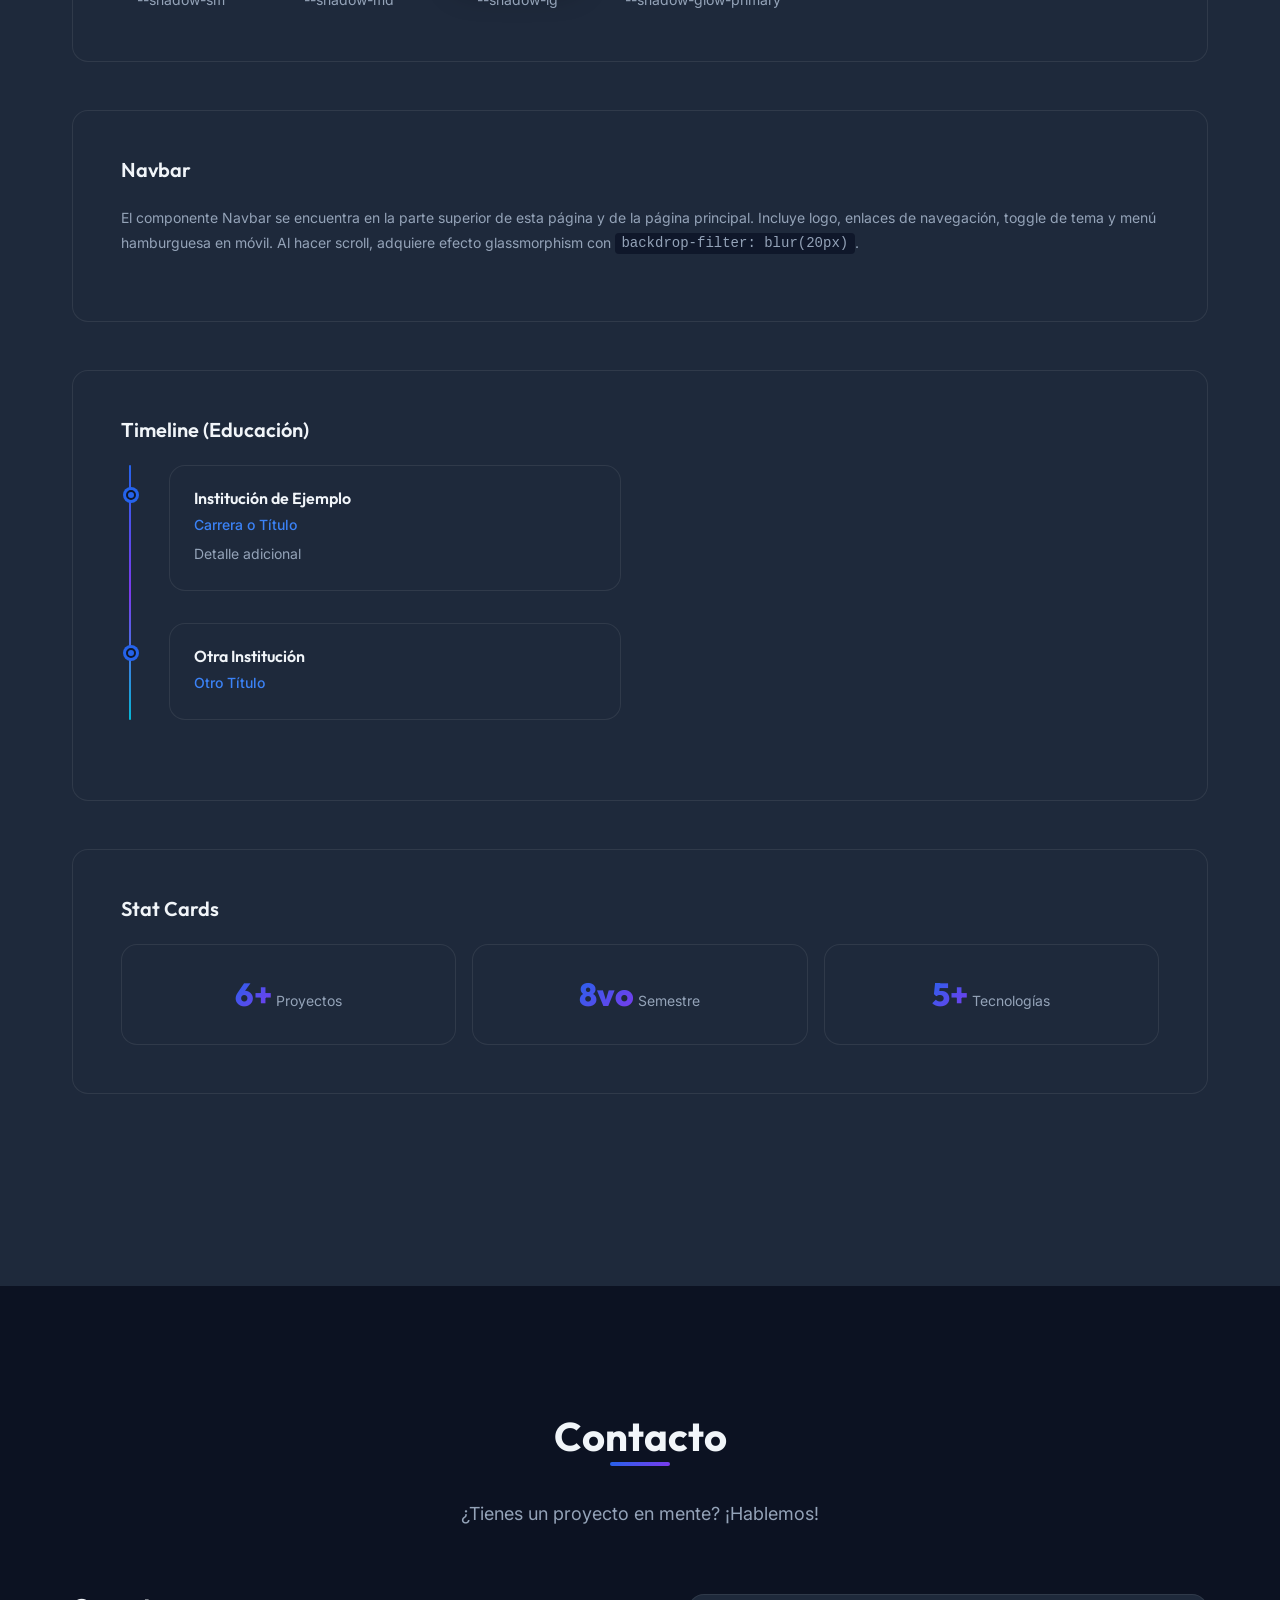
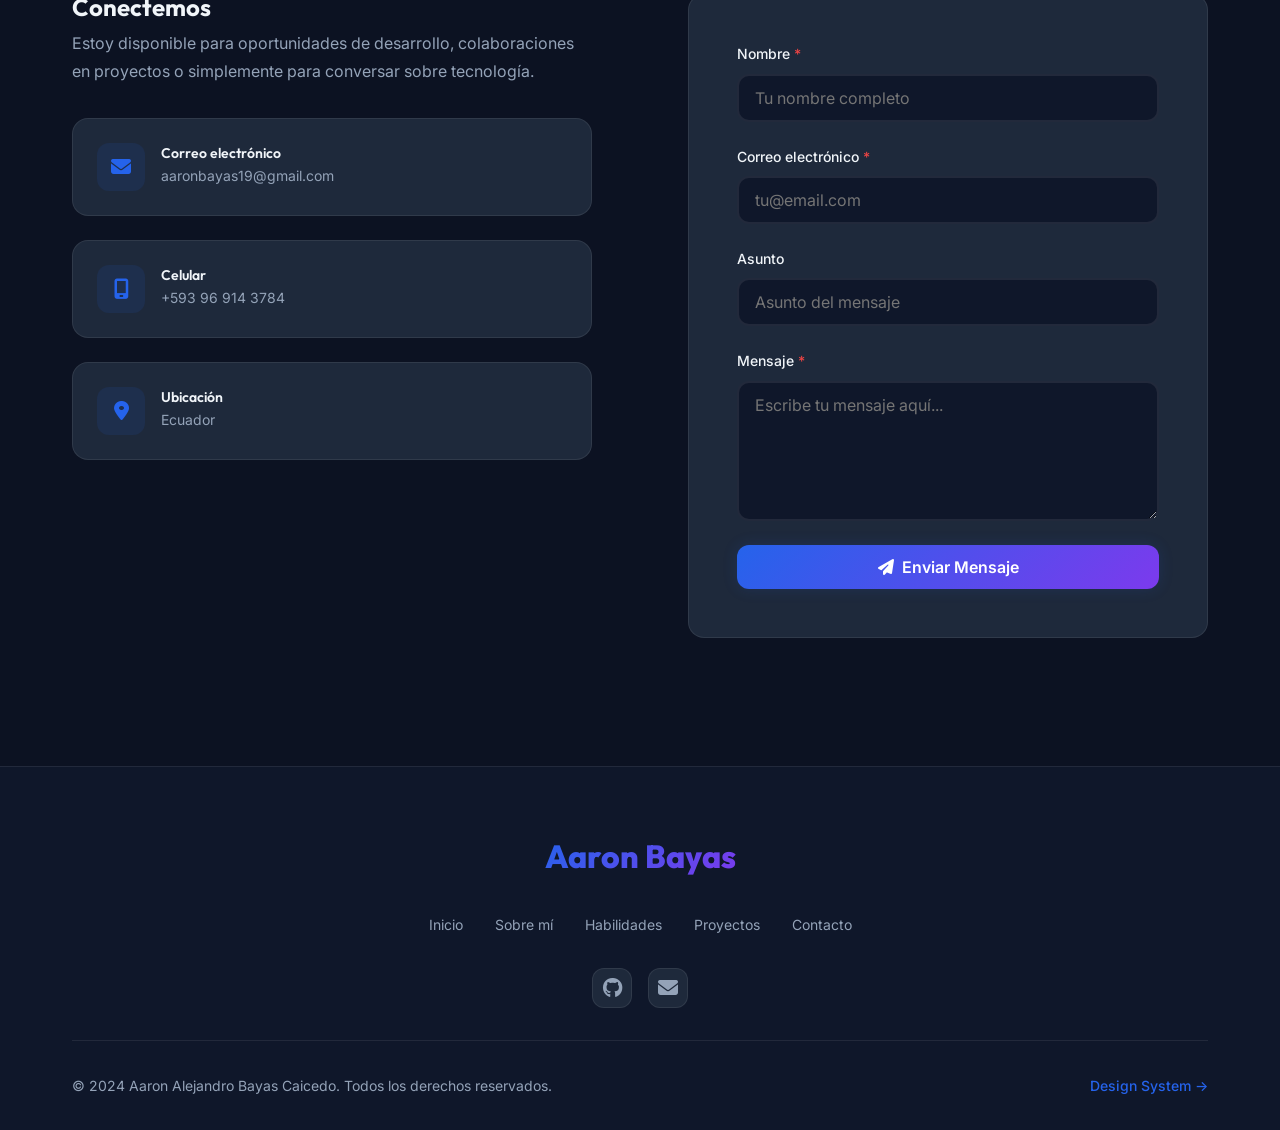
==== commit 176339b6: "feat: integrar Design System en la landing page principal" ====
--- a/index.html
+++ b/index.html
@@ -34,7 +34,7 @@
         <li role="none"><a href="#sobre-mi" class="nav-link" role="menuitem">Sobre mí</a></li>
         <li role="none"><a href="#habilidades" class="nav-link" role="menuitem">Habilidades</a></li>
         <li role="none"><a href="#proyectos" class="nav-link" role="menuitem">Proyectos</a></li>
-        <li role="none"><a href="design-system.html" class="nav-link" role="menuitem">Design System</a></li>
+        <li role="none"><a href="#design-system" class="nav-link" role="menuitem">Design System</a></li>
         <li role="none"><a href="#contacto" class="nav-link" role="menuitem">Contacto</a></li>
       </ul>
 
@@ -645,6 +645,484 @@
       </div>
     </section>
 
+    <!-- ========== DESIGN SYSTEM ========== -->
+    <section id="design-system" class="section" style="background-color: var(--color-surface);">
+      <div class="container">
+        <div class="section__header">
+          <h2 class="section__title reveal">Design System</h2>
+          <p class="section__subtitle reveal">Documentación visual de las decisiones de diseño y componentes reutilizables</p>
+        </div>
+
+        <!-- ========== COLORES ========== -->
+        
+      <div class="ds-section reveal" id="ds-colores">
+        <h3 class="ds-section__title">Colores</h4>
+        <h4 style="margin-bottom: var(--space-lg); color: var(--color-text-muted); font-size: var(--fs-md);">Colores Primarios</h4>
+        <div class="ds-colors" style="margin-bottom: var(--space-2xl);">
+          <div class="ds-color-swatch">
+            <div class="ds-color-swatch__preview" style="background-color: #2563eb;"></div>
+            <div class="ds-color-swatch__info">
+              <p class="ds-color-swatch__name">Primary</p>
+              <p class="ds-color-swatch__value">#2563eb</p>
+            </div>
+          </div>
+          <div class="ds-color-swatch">
+            <div class="ds-color-swatch__preview" style="background-color: #3b82f6;"></div>
+            <div class="ds-color-swatch__info">
+              <p class="ds-color-swatch__name">Primary Light</p>
+              <p class="ds-color-swatch__value">#3b82f6</p>
+            </div>
+          </div>
+          <div class="ds-color-swatch">
+            <div class="ds-color-swatch__preview" style="background-color: #1d4ed8;"></div>
+            <div class="ds-color-swatch__info">
+              <p class="ds-color-swatch__name">Primary Dark</p>
+              <p class="ds-color-swatch__value">#1d4ed8</p>
+            </div>
+          </div>
+          <div class="ds-color-swatch">
+            <div class="ds-color-swatch__preview" style="background-color: #7c3aed;"></div>
+            <div class="ds-color-swatch__info">
+              <p class="ds-color-swatch__name">Secondary</p>
+              <p class="ds-color-swatch__value">#7c3aed</p>
+            </div>
+          </div>
+          <div class="ds-color-swatch">
+            <div class="ds-color-swatch__preview" style="background-color: #8b5cf6;"></div>
+            <div class="ds-color-swatch__info">
+              <p class="ds-color-swatch__name">Secondary Light</p>
+              <p class="ds-color-swatch__value">#8b5cf6</p>
+            </div>
+          </div>
+          <div class="ds-color-swatch">
+            <div class="ds-color-swatch__preview" style="background-color: #06b6d4;"></div>
+            <div class="ds-color-swatch__info">
+              <p class="ds-color-swatch__name">Accent</p>
+              <p class="ds-color-swatch__value">#06b6d4</p>
+            </div>
+          </div>
+          <div class="ds-color-swatch">
+            <div class="ds-color-swatch__preview" style="background-color: #22d3ee;"></div>
+            <div class="ds-color-swatch__info">
+              <p class="ds-color-swatch__name">Accent Light</p>
+              <p class="ds-color-swatch__value">#22d3ee</p>
+            </div>
+          </div>
+        </div>
+
+        <h4 style="margin-bottom: var(--space-lg); color: var(--color-text-muted); font-size: var(--fs-md);">Colores de Tema (Dark)</h4>
+        <div class="ds-colors" style="margin-bottom: var(--space-2xl);">
+          <div class="ds-color-swatch">
+            <div class="ds-color-swatch__preview" style="background-color: #0f172a;"></div>
+            <div class="ds-color-swatch__info">
+              <p class="ds-color-swatch__name">Background</p>
+              <p class="ds-color-swatch__value">#0f172a</p>
+            </div>
+          </div>
+          <div class="ds-color-swatch">
+            <div class="ds-color-swatch__preview" style="background-color: #1e293b;"></div>
+            <div class="ds-color-swatch__info">
+              <p class="ds-color-swatch__name">Surface</p>
+              <p class="ds-color-swatch__value">#1e293b</p>
+            </div>
+          </div>
+          <div class="ds-color-swatch">
+            <div class="ds-color-swatch__preview" style="background-color: #334155;"></div>
+            <div class="ds-color-swatch__info">
+              <p class="ds-color-swatch__name">Surface Hover</p>
+              <p class="ds-color-swatch__value">#334155</p>
+            </div>
+          </div>
+          <div class="ds-color-swatch">
+            <div class="ds-color-swatch__preview" style="background-color: #f1f5f9; border: 1px solid #334155;"></div>
+            <div class="ds-color-swatch__info">
+              <p class="ds-color-swatch__name">Text</p>
+              <p class="ds-color-swatch__value">#f1f5f9</p>
+            </div>
+          </div>
+          <div class="ds-color-swatch">
+            <div class="ds-color-swatch__preview" style="background-color: #94a3b8;"></div>
+            <div class="ds-color-swatch__info">
+              <p class="ds-color-swatch__name">Text Muted</p>
+              <p class="ds-color-swatch__value">#94a3b8</p>
+            </div>
+          </div>
+        </div>
+
+        <h4 style="margin-bottom: var(--space-lg); color: var(--color-text-muted); font-size: var(--fs-md);">Colores Semánticos</h4>
+        <div class="ds-colors">
+          <div class="ds-color-swatch">
+            <div class="ds-color-swatch__preview" style="background-color: #10b981;"></div>
+            <div class="ds-color-swatch__info">
+              <p class="ds-color-swatch__name">Success</p>
+              <p class="ds-color-swatch__value">#10b981</p>
+            </div>
+          </div>
+          <div class="ds-color-swatch">
+            <div class="ds-color-swatch__preview" style="background-color: #ef4444;"></div>
+            <div class="ds-color-swatch__info">
+              <p class="ds-color-swatch__name">Error</p>
+              <p class="ds-color-swatch__value">#ef4444</p>
+            </div>
+          </div>
+          <div class="ds-color-swatch">
+            <div class="ds-color-swatch__preview" style="background-color: #f59e0b;"></div>
+            <div class="ds-color-swatch__info">
+              <p class="ds-color-swatch__name">Warning</p>
+              <p class="ds-color-swatch__value">#f59e0b</p>
+            </div>
+          </div>
+        </div>
+      </div>
+
+      <!-- ========== TIPOGRAFÍA ========== -->
+      <div class="ds-section reveal" id="ds-tipografia">
+        <h3 class="ds-section__title">Tipografía</h4>
+        <div class="ds-typography">
+          <div class="ds-type-example">
+            <p class="ds-type-label">h1 — Outfit, 4.5rem, ExtraBold</p>
+            <h1 style="font-size: var(--fs-5xl);">Heading 1</h1>
+          </div>
+          <div class="ds-type-example">
+            <p class="ds-type-label">h2 — Outfit, 2.5rem, Bold</p>
+            <h2 style="font-size: var(--fs-3xl);">Heading 2</h4>
+          </div>
+          <div class="ds-type-example">
+            <p class="ds-type-label">h3 — Outfit, 1.5rem, Bold</p>
+            <h4 style="font-size: var(--fs-xl);">Heading 3</h4>
+          </div>
+          <div class="ds-type-example">
+            <p class="ds-type-label">Párrafo — Inter, 1rem, Regular</p>
+            <p>Este es un ejemplo de párrafo con la tipografía Inter. Se utiliza para el contenido principal del portafolio, descripciones de proyectos y secciones informativas.</p>
+          </div>
+          <div class="ds-type-example">
+            <p class="ds-type-label">Texto Secundario — Inter, 0.875rem, Muted</p>
+            <p class="text-muted">Este es un ejemplo de texto secundario o muted, utilizado para información complementaria y metadatos.</p>
+          </div>
+          <div class="ds-type-example">
+            <p class="ds-type-label">Texto Gradiente</p>
+            <h2 class="text-gradient" style="font-size: var(--fs-3xl);">Texto con Gradiente</h4>
+          </div>
+          <div class="ds-type-example">
+            <p class="ds-type-label">Enlaces</p>
+            <p>Visita mi <a href="#" style="color: var(--color-primary); text-decoration: underline;">enlace de ejemplo</a> para más información.</p>
+          </div>
+        </div>
+      </div>
+
+      <!-- ========== ESPACIADO ========== -->
+      <div class="ds-section reveal" id="ds-espaciado">
+        <h3 class="ds-section__title">Espaciado</h4>
+        <div class="ds-spacing">
+          <div class="ds-spacing-item">
+            <span class="ds-spacing-label">--space-2xs: 0.125rem</span>
+            <div class="ds-spacing-bar" style="width: 2px;"></div>
+          </div>
+          <div class="ds-spacing-item">
+            <span class="ds-spacing-label">--space-xs: 0.25rem</span>
+            <div class="ds-spacing-bar" style="width: 4px;"></div>
+          </div>
+          <div class="ds-spacing-item">
+            <span class="ds-spacing-label">--space-sm: 0.5rem</span>
+            <div class="ds-spacing-bar" style="width: 8px;"></div>
+          </div>
+          <div class="ds-spacing-item">
+            <span class="ds-spacing-label">--space-md: 1rem</span>
+            <div class="ds-spacing-bar" style="width: 16px;"></div>
+          </div>
+          <div class="ds-spacing-item">
+            <span class="ds-spacing-label">--space-lg: 1.5rem</span>
+            <div class="ds-spacing-bar" style="width: 24px;"></div>
+          </div>
+          <div class="ds-spacing-item">
+            <span class="ds-spacing-label">--space-xl: 2rem</span>
+            <div class="ds-spacing-bar" style="width: 32px;"></div>
+          </div>
+          <div class="ds-spacing-item">
+            <span class="ds-spacing-label">--space-2xl: 3rem</span>
+            <div class="ds-spacing-bar" style="width: 48px;"></div>
+          </div>
+          <div class="ds-spacing-item">
+            <span class="ds-spacing-label">--space-3xl: 4rem</span>
+            <div class="ds-spacing-bar" style="width: 64px;"></div>
+          </div>
+          <div class="ds-spacing-item">
+            <span class="ds-spacing-label">--space-4xl: 6rem</span>
+            <div class="ds-spacing-bar" style="width: 96px;"></div>
+          </div>
+          <div class="ds-spacing-item">
+            <span class="ds-spacing-label">--space-5xl: 8rem</span>
+            <div class="ds-spacing-bar" style="width: 128px;"></div>
+          </div>
+        </div>
+      </div>
+
+      <!-- ========== BORDER RADIUS ========== -->
+      <div class="ds-section reveal" id="ds-radius">
+        <h3 class="ds-section__title">Border Radius</h4>
+        <div class="ds-component-row" style="gap: var(--space-xl);">
+          <div style="text-align: center;">
+            <div style="width: 80px; height: 80px; background: var(--gradient-primary); border-radius: var(--radius-xs); margin-bottom: var(--space-sm);"></div>
+            <p class="text-muted">--radius-xs<br>0.25rem</p>
+          </div>
+          <div style="text-align: center;">
+            <div style="width: 80px; height: 80px; background: var(--gradient-primary); border-radius: var(--radius-sm); margin-bottom: var(--space-sm);"></div>
+            <p class="text-muted">--radius-sm<br>0.5rem</p>
+          </div>
+          <div style="text-align: center;">
+            <div style="width: 80px; height: 80px; background: var(--gradient-primary); border-radius: var(--radius-md); margin-bottom: var(--space-sm);"></div>
+            <p class="text-muted">--radius-md<br>0.75rem</p>
+          </div>
+          <div style="text-align: center;">
+            <div style="width: 80px; height: 80px; background: var(--gradient-primary); border-radius: var(--radius-lg); margin-bottom: var(--space-sm);"></div>
+            <p class="text-muted">--radius-lg<br>1rem</p>
+          </div>
+          <div style="text-align: center;">
+            <div style="width: 80px; height: 80px; background: var(--gradient-primary); border-radius: var(--radius-xl); margin-bottom: var(--space-sm);"></div>
+            <p class="text-muted">--radius-xl<br>1.5rem</p>
+          </div>
+          <div style="text-align: center;">
+            <div style="width: 80px; height: 80px; background: var(--gradient-primary); border-radius: var(--radius-full); margin-bottom: var(--space-sm);"></div>
+            <p class="text-muted">--radius-full<br>9999px</p>
+          </div>
+        </div>
+      </div>
+
+      <!-- ========== COMPONENTES ========== -->
+      <div class="ds-section reveal" id="ds-componentes">
+        <h3 class="ds-section__title">Componentes</h4>
+        <div class="ds-components">
+
+          <!-- Botones -->
+          <div class="ds-component-group">
+            <h4 class="ds-component-group__title">Botones</h4>
+            <div class="ds-component-row">
+              <button class="btn btn--primary">
+                <i class="fa-solid fa-rocket" aria-hidden="true"></i> Botón Primario
+              </button>
+              <button class="btn btn--secondary">
+                <i class="fa-solid fa-envelope" aria-hidden="true"></i> Botón Secundario
+              </button>
+              <button class="btn btn--primary btn--sm">Pequeño</button>
+              <button class="btn btn--secondary btn--sm">Pequeño</button>
+            </div>
+          </div>
+
+          <!-- Skill Badges -->
+          <div class="ds-component-group">
+            <h4 class="ds-component-group__title">Skill Badges</h4>
+            <div class="ds-component-row">
+              <span class="skill-badge">JavaScript</span>
+              <span class="skill-badge">Python</span>
+              <span class="skill-badge">React</span>
+              <span class="skill-badge">Node.js</span>
+              <span class="skill-badge">TypeScript</span>
+              <span class="skill-badge">PostgreSQL</span>
+              <span class="skill-badge">Django</span>
+              <span class="skill-badge">Git</span>
+            </div>
+          </div>
+
+          <!-- Tech Tags -->
+          <div class="ds-component-group">
+            <h4 class="ds-component-group__title">Tech Tags (en tarjetas de proyecto)</h4>
+            <div class="ds-component-row">
+              <span class="tech-tag">TypeScript</span>
+              <span class="tech-tag">React</span>
+              <span class="tech-tag">PostgreSQL</span>
+              <span class="tech-tag">Python</span>
+              <span class="tech-tag">AWS</span>
+              <span class="tech-tag">Figma</span>
+              <span class="tech-tag">UI/UX</span>
+            </div>
+          </div>
+
+          <!-- Filter Buttons -->
+          <div class="ds-component-group">
+            <h4 class="ds-component-group__title">Filtros de Proyecto</h4>
+            <div class="ds-component-row">
+              <button class="filter-btn active">Todos</button>
+              <button class="filter-btn">React</button>
+              <button class="filter-btn">TypeScript</button>
+              <button class="filter-btn">Python</button>
+            </div>
+          </div>
+
+          <!-- Skill Item con nivel -->
+          <div class="ds-component-group">
+            <h4 class="ds-component-group__title">Skill Item (con nivel)</h4>
+            <div style="max-width: 400px; display: flex; flex-direction: column; gap: var(--space-md);">
+              <div class="skill-item">
+                <div class="skill-item__info">
+                  <i class="devicon-javascript-plain colored" style="font-size: 1.25rem;"></i>
+                  <span class="skill-item__name">JavaScript</span>
+                </div>
+                <div class="skill-item__level" aria-label="Nivel 4 de 5">
+                  <span class="skill-item__dot filled"></span>
+                  <span class="skill-item__dot filled"></span>
+                  <span class="skill-item__dot filled"></span>
+                  <span class="skill-item__dot filled"></span>
+                  <span class="skill-item__dot"></span>
+                </div>
+              </div>
+              <div class="skill-item">
+                <div class="skill-item__info">
+                  <i class="devicon-python-plain colored" style="font-size: 1.25rem;"></i>
+                  <span class="skill-item__name">Python</span>
+                </div>
+                <div class="skill-item__level" aria-label="Nivel 3 de 5">
+                  <span class="skill-item__dot filled--secondary"></span>
+                  <span class="skill-item__dot filled--secondary"></span>
+                  <span class="skill-item__dot filled--secondary"></span>
+                  <span class="skill-item__dot"></span>
+                  <span class="skill-item__dot"></span>
+                </div>
+              </div>
+              <div class="skill-item">
+                <div class="skill-item__info">
+                  <i class="devicon-postgresql-plain colored" style="font-size: 1.25rem;"></i>
+                  <span class="skill-item__name">PostgreSQL</span>
+                </div>
+                <div class="skill-item__level" aria-label="Nivel 3 de 5">
+                  <span class="skill-item__dot filled--accent"></span>
+                  <span class="skill-item__dot filled--accent"></span>
+                  <span class="skill-item__dot filled--accent"></span>
+                  <span class="skill-item__dot"></span>
+                  <span class="skill-item__dot"></span>
+                </div>
+              </div>
+            </div>
+          </div>
+
+          <!-- Card de Proyecto -->
+          <div class="ds-component-group">
+            <h4 class="ds-component-group__title">Card de Proyecto</h4>
+            <div style="max-width: 400px;">
+              <article class="project-card" style="cursor: default;">
+                <figure class="project-card__image-wrapper">
+                  <img src="media/logo.png" alt="Ejemplo de card de proyecto" class="project-card__image" loading="lazy">
+                  <div class="project-card__overlay">
+                    <span class="project-card__overlay-btn">Ver detalles</span>
+                  </div>
+                </figure>
+                <div class="project-card__body">
+                  <h4 class="project-card__title">Nombre del Proyecto</h4>
+                  <p class="project-card__description">
+                    Descripción breve del proyecto que explica su propósito y funcionalidad principal.
+                  </p>
+                  <div class="project-card__techs">
+                    <span class="tech-tag">TypeScript</span>
+                    <span class="tech-tag">React</span>
+                  </div>
+                  <div class="project-card__links">
+                    <a href="#" class="project-card__link">
+                      <i class="fa-solid fa-folder-open" aria-hidden="true"></i> Repositorio
+                    </a>
+                    <a href="#" class="project-card__link">
+                      <i class="fa-solid fa-globe" aria-hidden="true"></i> Demo
+                    </a>
+                  </div>
+                </div>
+              </article>
+            </div>
+          </div>
+
+          <!-- Inputs y Textarea -->
+          <div class="ds-component-group">
+            <h4 class="ds-component-group__title">Inputs y Textarea</h4>
+            <div class="ds-component-row--vertical">
+              <div class="form-group">
+                <label for="ds-input-normal">Input Normal</label>
+                <input type="text" id="ds-input-normal" class="form-input" placeholder="Escribe algo...">
+              </div>
+              <div class="form-group">
+                <label for="ds-input-success">Input Válido</label>
+                <input type="text" id="ds-input-success" class="form-input success" value="Dato correcto">
+              </div>
+              <div class="form-group">
+                <label for="ds-input-error">Input con Error</label>
+                <input type="text" id="ds-input-error" class="form-input error" value="">
+                <span class="form-error visible">Este campo es requerido.</span>
+              </div>
+              <div class="form-group">
+                <label for="ds-textarea">Textarea</label>
+                <textarea id="ds-textarea" class="form-textarea" placeholder="Escribe tu mensaje aquí..." rows="4"></textarea>
+              </div>
+            </div>
+          </div>
+
+          <!-- Sombras -->
+          <div class="ds-component-group">
+            <h4 class="ds-component-group__title">Sombras</h4>
+            <div class="ds-component-row" style="gap: var(--space-2xl);">
+              <div style="text-align: center;">
+                <div style="width: 120px; height: 80px; background: var(--color-surface); border-radius: var(--radius-lg); box-shadow: var(--shadow-sm); margin-bottom: var(--space-sm);"></div>
+                <p class="text-muted">--shadow-sm</p>
+              </div>
+              <div style="text-align: center;">
+                <div style="width: 120px; height: 80px; background: var(--color-surface); border-radius: var(--radius-lg); box-shadow: var(--shadow-md); margin-bottom: var(--space-sm);"></div>
+                <p class="text-muted">--shadow-md</p>
+              </div>
+              <div style="text-align: center;">
+                <div style="width: 120px; height: 80px; background: var(--color-surface); border-radius: var(--radius-lg); box-shadow: var(--shadow-lg); margin-bottom: var(--space-sm);"></div>
+                <p class="text-muted">--shadow-lg</p>
+              </div>
+              <div style="text-align: center;">
+                <div style="width: 120px; height: 80px; background: var(--color-surface); border-radius: var(--radius-lg); box-shadow: var(--shadow-glow-primary); margin-bottom: var(--space-sm);"></div>
+                <p class="text-muted">--shadow-glow-primary</p>
+              </div>
+            </div>
+          </div>
+
+          <!-- Navbar Preview -->
+          <div class="ds-component-group">
+            <h4 class="ds-component-group__title">Navbar</h4>
+            <p class="text-muted" style="margin-bottom: var(--space-md);">
+              El componente Navbar se encuentra en la parte superior de esta página y de la página principal. Incluye logo, enlaces de navegación, toggle de tema y menú hamburguesa en móvil. Al hacer scroll, adquiere efecto glassmorphism con <code style="background: var(--color-bg); padding: 0.15rem 0.4rem; border-radius: var(--radius-xs); font-size: var(--fs-sm);">backdrop-filter: blur(20px)</code>.
+            </p>
+          </div>
+
+          <!-- Timeline -->
+          <div class="ds-component-group">
+            <h4 class="ds-component-group__title">Timeline (Educación)</h4>
+            <div style="max-width: 500px;">
+              <div class="timeline">
+                <article class="timeline__item">
+                  <h4 class="timeline__institution">Institución de Ejemplo</h4>
+                  <p class="timeline__degree">Carrera o Título</p>
+                  <p class="timeline__detail">Detalle adicional</p>
+                </article>
+                <article class="timeline__item">
+                  <h4 class="timeline__institution">Otra Institución</h4>
+                  <p class="timeline__degree">Otro Título</p>
+                </article>
+              </div>
+            </div>
+          </div>
+
+          <!-- Stat Cards -->
+          <div class="ds-component-group">
+            <h4 class="ds-component-group__title">Stat Cards</h4>
+            <div style="display: grid; grid-template-columns: repeat(auto-fit, minmax(100px, 1fr)); gap: var(--space-md); max-width: 100%;">
+              <div class="about__stat">
+                <span class="about__stat-number">6+</span>
+                <span class="about__stat-label">Proyectos</span>
+              </div>
+              <div class="about__stat">
+                <span class="about__stat-number">8vo</span>
+                <span class="about__stat-label">Semestre</span>
+              </div>
+              <div class="about__stat">
+                <span class="about__stat-number">5+</span>
+                <span class="about__stat-label">Tecnologías</span>
+              </div>
+            </div>
+          </div>
+
+        
+      </div>
+    </section>
+
     <!-- ========== CONTACTO ========== -->
     <section id="contacto" class="contact section">
       <div class="container">
@@ -758,7 +1236,7 @@
 
         <div class="footer__bottom">
           <p class="footer__copyright">&copy; 2024 Aaron Alejandro Bayas Caicedo. Todos los derechos reservados.</p>
-          <a href="design-system.html" class="footer__design-system-link">Design System →</a>
+          <a href="#design-system" class="footer__design-system-link">Design System →</a>
         </div>
       </div>
     </div>
--- a/css/styles.css
+++ b/css/styles.css
@@ -0,0 +1,1952 @@
+/* ===================================================================
+   PORTAFOLIO - Aaron Alejandro Bayas Caicedo
+   Design System & Global Styles
+   =================================================================== */
+
+/* ===========================
+   0. CSS RESET
+   =========================== */
+*,
+*::before,
+*::after {
+  margin: 0;
+  padding: 0;
+  box-sizing: border-box;
+}
+
+html {
+  scroll-behavior: smooth;
+  scroll-padding-top: 5rem;
+  font-size: 100%;
+  overflow-x: hidden;
+}
+
+body {
+  font-family: var(--font-body);
+  background-color: var(--color-bg);
+  color: var(--color-text);
+  line-height: var(--lh-normal);
+  transition: background-color 0.4s ease, color 0.4s ease;
+  min-height: 100vh;
+}
+
+img {
+  max-width: 100%;
+  height: auto;
+  display: block;
+}
+
+a {
+  text-decoration: none;
+  color: inherit;
+  transition: color var(--transition-base);
+}
+
+ul,
+ol {
+  list-style: none;
+}
+
+button {
+  cursor: pointer;
+  border: none;
+  background: none;
+  font-family: inherit;
+  color: inherit;
+}
+
+input,
+textarea,
+select {
+  font-family: inherit;
+  font-size: inherit;
+}
+
+/* ===========================
+   1. DESIGN TOKENS
+   =========================== */
+:root {
+  /* === Colors — 3 Primary Colors === */
+  --color-primary: #2563eb;
+  --color-primary-light: #3b82f6;
+  --color-primary-dark: #1d4ed8;
+  --color-secondary: #7c3aed;
+  --color-secondary-light: #8b5cf6;
+  --color-secondary-dark: #6d28d9;
+  --color-accent: #06b6d4;
+  --color-accent-light: #22d3ee;
+  --color-accent-dark: #0891b2;
+
+  /* === Theme Colors (Dark Default) === */
+  --color-bg: #0f172a;
+  --color-bg-alt: #0c1222;
+  --color-surface: #1e293b;
+  --color-surface-hover: #334155;
+  --color-surface-border: rgba(255, 255, 255, 0.08);
+  --color-glass: rgba(30, 41, 59, 0.7);
+  --color-text: #f1f5f9;
+  --color-text-muted: #94a3b8;
+  --color-text-secondary: #cbd5e1;
+  --color-success: #10b981;
+  --color-error: #ef4444;
+  --color-warning: #f59e0b;
+
+  /* === Gradients === */
+  --gradient-primary: linear-gradient(135deg, var(--color-primary), var(--color-secondary));
+  --gradient-accent: linear-gradient(135deg, var(--color-primary), var(--color-accent));
+  --gradient-hero: radial-gradient(ellipse at 20% 50%, rgba(37, 99, 235, 0.15) 0%, transparent 50%),
+    radial-gradient(ellipse at 80% 20%, rgba(124, 58, 237, 0.12) 0%, transparent 50%),
+    radial-gradient(ellipse at 60% 80%, rgba(6, 182, 212, 0.1) 0%, transparent 50%),
+    var(--color-bg);
+  --gradient-text: linear-gradient(135deg, var(--color-primary-light), var(--color-accent-light));
+
+  /* === Typography === */
+  --font-heading: 'Outfit', sans-serif;
+  --font-body: 'Inter', sans-serif;
+  --fs-xs: 0.75rem;
+  --fs-sm: 0.875rem;
+  --fs-base: 1rem;
+  --fs-md: 1.125rem;
+  --fs-lg: 1.25rem;
+  --fs-xl: 1.5rem;
+  --fs-2xl: 2rem;
+  --fs-3xl: 2.5rem;
+  --fs-4xl: 3.5rem;
+  --fs-5xl: 4.5rem;
+  --fw-regular: 400;
+  --fw-medium: 500;
+  --fw-semibold: 600;
+  --fw-bold: 700;
+  --fw-extrabold: 800;
+  --lh-tight: 1.1;
+  --lh-snug: 1.3;
+  --lh-normal: 1.6;
+  --lh-relaxed: 1.8;
+
+  /* === Spacing === */
+  --space-2xs: 0.125rem;
+  --space-xs: 0.25rem;
+  --space-sm: 0.5rem;
+  --space-md: 1rem;
+  --space-lg: 1.5rem;
+  --space-xl: 2rem;
+  --space-2xl: 3rem;
+  --space-3xl: 4rem;
+  --space-4xl: 6rem;
+  --space-5xl: 8rem;
+
+  /* === Border Radius === */
+  --radius-xs: 0.25rem;
+  --radius-sm: 0.5rem;
+  --radius-md: 0.75rem;
+  --radius-lg: 1rem;
+  --radius-xl: 1.5rem;
+  --radius-full: 9999px;
+
+  /* === Shadows === */
+  --shadow-sm: 0 1px 3px rgba(0, 0, 0, 0.3);
+  --shadow-md: 0 4px 16px rgba(0, 0, 0, 0.3);
+  --shadow-lg: 0 8px 32px rgba(0, 0, 0, 0.4);
+  --shadow-xl: 0 20px 60px rgba(0, 0, 0, 0.5);
+  --shadow-glow-primary: 0 0 15px rgba(37, 99, 235, 0.15);
+  --shadow-glow-secondary: 0 0 15px rgba(124, 58, 237, 0.15);
+  --shadow-glow-accent: 0 0 15px rgba(6, 182, 212, 0.15);
+  --shadow-card: 0 4px 12px rgba(0, 0, 0, 0.2);
+
+  /* === Sizes === */
+  --nav-height: 4.5rem;
+  --container-max: 1200px;
+  --container-narrow: 900px;
+
+  /* === Transitions === */
+  --transition-fast: 0.15s ease;
+  --transition-base: 0.3s ease;
+  --transition-slow: 0.5s ease;
+  --transition-spring: 0.4s cubic-bezier(0.34, 1.56, 0.64, 1);
+}
+
+/* === Light Theme Override === */
+.light-theme {
+  --color-bg: #ffffff;
+  --color-bg-alt: #f8fafc;
+  --color-surface: #f1f5f9;
+  --color-surface-hover: #e2e8f0;
+  --color-surface-border: rgba(0, 0, 0, 0.08);
+  --color-glass: rgba(241, 245, 249, 0.8);
+  --color-text: #0f172a;
+  --color-text-muted: #64748b;
+  --color-text-secondary: #475569;
+  --gradient-hero: radial-gradient(ellipse at 20% 50%, rgba(37, 99, 235, 0.08) 0%, transparent 50%),
+    radial-gradient(ellipse at 80% 20%, rgba(124, 58, 237, 0.06) 0%, transparent 50%),
+    radial-gradient(ellipse at 60% 80%, rgba(6, 182, 212, 0.05) 0%, transparent 50%),
+    var(--color-bg);
+  --shadow-sm: 0 1px 3px rgba(0, 0, 0, 0.06);
+  --shadow-md: 0 4px 16px rgba(0, 0, 0, 0.08);
+  --shadow-lg: 0 8px 32px rgba(0, 0, 0, 0.1);
+  --shadow-xl: 0 20px 60px rgba(0, 0, 0, 0.12);
+  --shadow-glow-primary: 0 0 15px rgba(37, 99, 235, 0.08);
+  --shadow-glow-secondary: 0 0 15px rgba(124, 58, 237, 0.08);
+  --shadow-glow-accent: 0 0 15px rgba(6, 182, 212, 0.08);
+  --shadow-card: 0 4px 12px rgba(0, 0, 0, 0.06);
+}
+
+/* ===========================
+   2. TYPOGRAPHY
+   =========================== */
+h1,
+h2,
+h3,
+h4,
+h5,
+h6 {
+  font-family: var(--font-heading);
+  font-weight: var(--fw-bold);
+  line-height: var(--lh-tight);
+  color: var(--color-text);
+}
+
+h1 {
+  font-size: var(--fs-5xl);
+  font-weight: var(--fw-extrabold);
+}
+
+h2 {
+  font-size: var(--fs-3xl);
+}
+
+h3 {
+  font-size: var(--fs-xl);
+}
+
+h4 {
+  font-size: var(--fs-lg);
+}
+
+h5 {
+  font-size: var(--fs-md);
+}
+
+h6 {
+  font-size: var(--fs-base);
+}
+
+p {
+  font-size: var(--fs-base);
+  line-height: var(--lh-relaxed);
+  color: var(--color-text-secondary);
+}
+
+.text-muted {
+  color: var(--color-text-muted);
+  font-size: var(--fs-sm);
+}
+
+.text-gradient {
+  background: var(--gradient-text);
+  -webkit-background-clip: text;
+  background-clip: text;
+  -webkit-text-fill-color: transparent;
+}
+
+.text-accent {
+  color: var(--color-accent);
+}
+
+/* ===========================
+   3. LAYOUT UTILITIES
+   =========================== */
+.container {
+  max-width: var(--container-max);
+  margin: 0 auto;
+  padding: 0 var(--space-xl);
+}
+
+.container--narrow {
+  max-width: var(--container-narrow);
+}
+
+.section {
+  padding: var(--space-5xl) 0;
+  position: relative;
+}
+
+.section__header {
+  text-align: center;
+  margin-bottom: var(--space-3xl);
+}
+
+.section__title {
+  font-size: var(--fs-3xl);
+  margin-bottom: var(--space-md);
+  position: relative;
+  display: inline-block;
+}
+
+.section__title::after {
+  content: '';
+  position: absolute;
+  bottom: -0.5rem;
+  left: 50%;
+  transform: translateX(-50%);
+  width: 60px;
+  height: 4px;
+  background: var(--gradient-primary);
+  border-radius: var(--radius-full);
+}
+
+.section__subtitle {
+  color: var(--color-text-muted);
+  font-size: var(--fs-md);
+  max-width: 600px;
+  margin: var(--space-lg) auto 0;
+}
+
+/* ===========================
+   4. BUTTONS
+   =========================== */
+.btn {
+  display: inline-flex;
+  align-items: center;
+  justify-content: center;
+  gap: var(--space-sm);
+  padding: 0.75rem 1.75rem;
+  font-size: var(--fs-base);
+  font-weight: var(--fw-semibold);
+  border-radius: var(--radius-md);
+  transition: all var(--transition-base);
+  position: relative;
+  overflow: hidden;
+  white-space: nowrap;
+}
+
+.btn--primary {
+  background: var(--gradient-primary);
+  color: #ffffff;
+  box-shadow: var(--shadow-glow-primary);
+}
+
+.btn--primary:hover {
+  transform: translateY(-2px);
+  box-shadow: 0 0 20px rgba(37, 99, 235, 0.3);
+}
+
+.btn--primary:active {
+  transform: translateY(0);
+}
+
+.btn--secondary {
+  background: transparent;
+  color: var(--color-text);
+  border: 2px solid var(--color-surface-border);
+  backdrop-filter: blur(8px);
+}
+
+.btn--secondary:hover {
+  border-color: var(--color-primary);
+  color: var(--color-primary);
+  transform: translateY(-2px);
+  box-shadow: 0 4px 12px rgba(37, 99, 235, 0.15);
+}
+
+.btn--secondary:active {
+  transform: translateY(0);
+}
+
+.btn--sm {
+  padding: 0.5rem 1.25rem;
+  font-size: var(--fs-sm);
+}
+
+.btn--icon {
+  width: 2.75rem;
+  height: 2.75rem;
+  padding: 0;
+  border-radius: var(--radius-md);
+}
+
+/* ===========================
+   5. NAVBAR
+   =========================== */
+.navbar {
+  position: fixed;
+  top: 0;
+  left: 0;
+  right: 0;
+  height: var(--nav-height);
+  z-index: 1000;
+  transition: all var(--transition-base);
+}
+
+.navbar.scrolled {
+  background: var(--color-glass);
+  backdrop-filter: blur(20px);
+  -webkit-backdrop-filter: blur(20px);
+  border-bottom: 1px solid var(--color-surface-border);
+  box-shadow: var(--shadow-md);
+}
+
+.nav-container {
+  max-width: var(--container-max);
+  margin: 0 auto;
+  padding: 0 var(--space-xl);
+  height: 100%;
+  display: flex;
+  align-items: center;
+  justify-content: space-between;
+}
+
+.nav-logo {
+  font-family: var(--font-heading);
+  font-size: var(--fs-xl);
+  font-weight: var(--fw-extrabold);
+  background: var(--gradient-primary);
+  -webkit-background-clip: text;
+  background-clip: text;
+  -webkit-text-fill-color: transparent;
+  letter-spacing: -0.02em;
+}
+
+.nav-menu {
+  display: flex;
+  align-items: center;
+  gap: var(--space-xs);
+}
+
+.nav-link {
+  padding: 0.5rem 1rem;
+  font-size: var(--fs-sm);
+  font-weight: var(--fw-medium);
+  color: var(--color-text-muted);
+  border-radius: var(--radius-md);
+  transition: all var(--transition-base);
+  position: relative;
+}
+
+.nav-link:hover,
+.nav-link.active {
+  color: var(--color-text);
+}
+
+.nav-link.active::after {
+  content: '';
+  position: absolute;
+  bottom: 0;
+  left: 50%;
+  transform: translateX(-50%);
+  width: 20px;
+  height: 2px;
+  background: var(--gradient-primary);
+  border-radius: var(--radius-full);
+}
+
+.nav-actions {
+  display: flex;
+  align-items: center;
+  gap: var(--space-sm);
+}
+
+.theme-toggle {
+  width: 2.5rem;
+  height: 2.5rem;
+  display: flex;
+  align-items: center;
+  justify-content: center;
+  border-radius: var(--radius-md);
+  color: var(--color-text-muted);
+  font-size: var(--fs-lg);
+  transition: all var(--transition-base);
+  background: var(--color-surface);
+  border: 1px solid var(--color-surface-border);
+}
+
+.theme-toggle:hover {
+  color: var(--color-accent);
+  border-color: var(--color-accent);
+  box-shadow: var(--shadow-glow-accent);
+}
+
+.theme-toggle .icon-sun {
+  display: none;
+}
+
+.theme-toggle .icon-moon {
+  display: block;
+}
+
+.light-theme .theme-toggle .icon-sun {
+  display: block;
+}
+
+.light-theme .theme-toggle .icon-moon {
+  display: none;
+}
+
+/* Hamburger */
+.nav-toggle {
+  display: none;
+  width: 2.5rem;
+  height: 2.5rem;
+  flex-direction: column;
+  align-items: center;
+  justify-content: center;
+  gap: 5px;
+  z-index: 1001;
+  background: var(--color-surface);
+  border-radius: var(--radius-md);
+  border: 1px solid var(--color-surface-border);
+}
+
+.nav-toggle .hamburger-line {
+  display: block;
+  width: 18px;
+  height: 2px;
+  background: var(--color-text);
+  border-radius: var(--radius-full);
+  transition: all var(--transition-base);
+}
+
+.nav-toggle.active .hamburger-line:nth-child(1) {
+  transform: translateY(7px) rotate(45deg);
+}
+
+.nav-toggle.active .hamburger-line:nth-child(2) {
+  opacity: 0;
+  transform: translateX(-10px);
+}
+
+.nav-toggle.active .hamburger-line:nth-child(3) {
+  transform: translateY(-7px) rotate(-45deg);
+}
+
+/* ===========================
+   6. HERO SECTION
+   =========================== */
+.hero {
+  min-height: 100vh;
+  display: flex;
+  align-items: center;
+  background: var(--gradient-hero);
+  position: relative;
+  overflow: hidden;
+  padding-top: var(--nav-height);
+}
+
+.hero::before {
+  content: '';
+  position: absolute;
+  top: 50%;
+  left: 50%;
+  transform: translate(-50%, -50%);
+  width: 600px;
+  height: 600px;
+  background: radial-gradient(circle, rgba(37, 99, 235, 0.05) 0%, transparent 70%);
+  border-radius: 50%;
+  pointer-events: none;
+}
+
+.hero::after {
+  content: '';
+  position: absolute;
+  top: 10%;
+  right: 5%;
+  width: 400px;
+  height: 400px;
+  background: radial-gradient(circle, rgba(124, 58, 237, 0.04) 0%, transparent 70%);
+  border-radius: 50%;
+  pointer-events: none;
+}
+
+.hero__content {
+  display: grid;
+  grid-template-columns: 1fr 1fr;
+  gap: var(--space-4xl);
+  align-items: center;
+  position: relative;
+  z-index: 1;
+}
+
+.hero__text {
+  display: flex;
+  flex-direction: column;
+  gap: var(--space-lg);
+}
+
+.hero__greeting {
+  font-size: var(--fs-md);
+  color: var(--color-accent);
+  font-weight: var(--fw-medium);
+  display: flex;
+  align-items: center;
+  gap: var(--space-sm);
+}
+
+.hero__greeting::before {
+  content: '';
+  display: inline-block;
+  width: 30px;
+  height: 2px;
+  background: var(--color-accent);
+  border-radius: var(--radius-full);
+}
+
+.hero__name {
+  font-size: var(--fs-5xl);
+  font-weight: var(--fw-extrabold);
+  line-height: var(--lh-tight);
+}
+
+.hero__role {
+  font-size: var(--fs-xl);
+  color: var(--color-text-muted);
+  font-weight: var(--fw-medium);
+}
+
+.hero__description {
+  font-size: var(--fs-md);
+  color: var(--color-text-muted);
+  max-width: 500px;
+  line-height: var(--lh-relaxed);
+}
+
+.hero__actions {
+  display: flex;
+  gap: var(--space-md);
+  margin-top: var(--space-md);
+}
+
+.hero__image-wrapper {
+  display: flex;
+  justify-content: center;
+  align-items: center;
+}
+
+.hero__image-container {
+  position: relative;
+  width: 340px;
+  height: 340px;
+}
+
+.hero__image {
+  width: 100%;
+  height: 100%;
+  object-fit: cover;
+  border-radius: 50%;
+  position: relative;
+  z-index: 1;
+  border: 4px solid var(--color-bg);
+  box-shadow: var(--shadow-xl);
+}
+
+/* ===========================
+   7. ABOUT SECTION
+   =========================== */
+.about__content {
+  display: grid;
+  grid-template-columns: 1fr 1fr;
+  gap: var(--space-4xl);
+  align-items: start;
+}
+
+.about__text {
+  display: flex;
+  flex-direction: column;
+  gap: var(--space-lg);
+}
+
+.about__description {
+  font-size: var(--fs-base);
+  color: var(--color-text-secondary);
+  line-height: var(--lh-relaxed);
+}
+
+.about__stats {
+  display: grid;
+  grid-template-columns: repeat(3, 1fr);
+  gap: var(--space-lg);
+  margin-top: var(--space-lg);
+}
+
+.about__stat {
+  text-align: center;
+  padding: var(--space-lg);
+  background: var(--color-surface);
+  border-radius: var(--radius-lg);
+  border: 1px solid var(--color-surface-border);
+  transition: all var(--transition-base);
+}
+
+.about__stat:hover {
+  border-color: var(--color-primary);
+  box-shadow: var(--shadow-glow-primary);
+  transform: translateY(-4px);
+}
+
+.about__stat-number {
+  font-family: var(--font-heading);
+  font-size: var(--fs-2xl);
+  font-weight: var(--fw-extrabold);
+  background: var(--gradient-primary);
+  -webkit-background-clip: text;
+  background-clip: text;
+  -webkit-text-fill-color: transparent;
+}
+
+.about__stat-label {
+  font-size: var(--fs-sm);
+  color: var(--color-text-muted);
+  margin-top: var(--space-xs);
+}
+
+/* Education Timeline */
+.about__education {
+  position: relative;
+}
+
+.about__education-title {
+  font-size: var(--fs-xl);
+  margin-bottom: var(--space-xl);
+  display: flex;
+  align-items: center;
+  gap: var(--space-sm);
+}
+
+.timeline {
+  position: relative;
+  padding-left: var(--space-2xl);
+}
+
+.timeline::before {
+  content: '';
+  position: absolute;
+  left: 8px;
+  top: 0;
+  bottom: 0;
+  width: 2px;
+  background: linear-gradient(to bottom, var(--color-primary), var(--color-secondary), var(--color-accent));
+  border-radius: var(--radius-full);
+}
+
+.timeline__item {
+  position: relative;
+  margin-bottom: var(--space-xl);
+  padding: var(--space-lg);
+  background: var(--color-surface);
+  border-radius: var(--radius-lg);
+  border: 1px solid var(--color-surface-border);
+  transition: all var(--transition-base);
+}
+
+.timeline__item:hover {
+  border-color: var(--color-primary);
+  transform: translateX(4px);
+}
+
+.timeline__item::before {
+  content: '';
+  position: absolute;
+  left: calc(-1 * var(--space-2xl) + 4px);
+  top: 1.5rem;
+  width: 10px;
+  height: 10px;
+  border-radius: 50%;
+  background: var(--color-primary);
+  border: 2px solid var(--color-bg);
+  box-shadow: 0 0 0 3px var(--color-primary);
+}
+
+.timeline__institution {
+  font-size: var(--fs-base);
+  font-weight: var(--fw-semibold);
+  color: var(--color-text);
+  margin-bottom: var(--space-xs);
+}
+
+.timeline__degree {
+  font-size: var(--fs-sm);
+  color: var(--color-primary-light);
+  font-weight: var(--fw-medium);
+}
+
+.timeline__detail {
+  font-size: var(--fs-sm);
+  color: var(--color-text-muted);
+  margin-top: var(--space-xs);
+}
+
+/* ===========================
+   8. SKILLS SECTION
+   =========================== */
+.skills {
+  background: var(--color-bg-alt);
+}
+
+.skills__categories {
+  display: grid;
+  grid-template-columns: repeat(auto-fit, minmax(280px, 1fr));
+  gap: var(--space-xl);
+}
+
+.skill-category {
+  padding: var(--space-xl);
+  background: var(--color-surface);
+  border-radius: var(--radius-lg);
+  border: 1px solid var(--color-surface-border);
+  transition: all var(--transition-base);
+}
+
+.skill-category:hover {
+  border-color: var(--color-primary);
+  box-shadow: var(--shadow-glow-primary);
+  transform: translateY(-4px);
+}
+
+.skill-category__icon {
+  width: 48px;
+  height: 48px;
+  display: flex;
+  align-items: center;
+  justify-content: center;
+  background: var(--gradient-primary);
+  border-radius: var(--radius-md);
+  font-size: var(--fs-xl);
+  margin-bottom: var(--space-lg);
+}
+
+.skill-category__title {
+  font-size: var(--fs-lg);
+  font-weight: var(--fw-bold);
+  margin-bottom: var(--space-lg);
+  color: var(--color-text);
+}
+
+.skill-category__list {
+  display: flex;
+  flex-direction: column;
+  gap: var(--space-md);
+}
+
+.skill-item {
+  display: flex;
+  align-items: center;
+  justify-content: space-between;
+  gap: var(--space-md);
+}
+
+.skill-item__info {
+  display: flex;
+  align-items: center;
+  gap: var(--space-sm);
+}
+
+.skill-item__name {
+  font-size: var(--fs-sm);
+  font-weight: var(--fw-medium);
+  color: var(--color-text-secondary);
+}
+
+.skill-item__level {
+  display: flex;
+  gap: 3px;
+}
+
+.skill-item__dot {
+  width: 8px;
+  height: 8px;
+  border-radius: 50%;
+  background: var(--color-surface-hover);
+  transition: all var(--transition-base);
+}
+
+.skill-item__dot.filled {
+  background: var(--color-primary);
+  box-shadow: 0 0 6px rgba(37, 99, 235, 0.4);
+}
+
+.skill-item__dot.filled--secondary {
+  background: var(--color-secondary);
+  box-shadow: 0 0 6px rgba(124, 58, 237, 0.4);
+}
+
+.skill-item__dot.filled--accent {
+  background: var(--color-accent);
+  box-shadow: 0 0 6px rgba(6, 182, 212, 0.4);
+}
+
+/* Skill Badge (Design System component) */
+.skill-badge {
+  display: inline-flex;
+  align-items: center;
+  gap: var(--space-sm);
+  padding: var(--space-sm) var(--space-md);
+  background: var(--color-surface);
+  border: 1px solid var(--color-surface-border);
+  border-radius: var(--radius-full);
+  font-size: var(--fs-sm);
+  font-weight: var(--fw-medium);
+  color: var(--color-text-secondary);
+  transition: all var(--transition-base);
+}
+
+.skill-badge:hover {
+  border-color: var(--color-primary);
+  color: var(--color-primary);
+  transform: translateY(-2px);
+}
+
+/* ===========================
+   9. PROJECTS SECTION
+   =========================== */
+.projects__filters {
+  display: flex;
+  flex-wrap: wrap;
+  justify-content: center;
+  gap: var(--space-sm);
+  margin-bottom: var(--space-2xl);
+}
+
+.filter-btn {
+  padding: 0.5rem 1.25rem;
+  font-size: var(--fs-sm);
+  font-weight: var(--fw-medium);
+  color: var(--color-text-muted);
+  background: var(--color-surface);
+  border: 1px solid var(--color-surface-border);
+  border-radius: var(--radius-full);
+  transition: all var(--transition-base);
+  cursor: pointer;
+}
+
+.filter-btn:hover {
+  color: var(--color-text);
+  border-color: var(--color-primary);
+}
+
+.filter-btn.active {
+  background: var(--gradient-primary);
+  color: #ffffff;
+  border-color: transparent;
+  box-shadow: var(--shadow-glow-primary);
+}
+
+.projects__grid {
+  display: grid;
+  grid-template-columns: repeat(auto-fill, minmax(350px, 1fr));
+  gap: var(--space-xl);
+}
+
+/* Project Card */
+.project-card {
+  background: var(--color-surface);
+  border-radius: var(--radius-lg);
+  border: 1px solid var(--color-surface-border);
+  overflow: hidden;
+  transition: all var(--transition-base);
+  cursor: pointer;
+  position: relative;
+}
+
+.project-card:hover {
+  transform: translateY(-8px);
+  box-shadow: var(--shadow-lg);
+  border-color: var(--color-primary);
+}
+
+.project-card__image-wrapper {
+  position: relative;
+  overflow: hidden;
+  height: 220px;
+  background: var(--color-bg-alt);
+}
+
+.project-card__image {
+  width: 100%;
+  height: 100%;
+  object-fit: cover;
+  transition: transform var(--transition-slow);
+}
+
+.project-card:hover .project-card__image {
+  transform: scale(1.05);
+}
+
+.project-card__overlay {
+  position: absolute;
+  inset: 0;
+  background: linear-gradient(to top, rgba(15, 23, 42, 0.9) 0%, transparent 100%);
+  opacity: 0;
+  transition: opacity var(--transition-base);
+  display: flex;
+  align-items: flex-end;
+  justify-content: center;
+  padding: var(--space-lg);
+}
+
+.project-card:hover .project-card__overlay {
+  opacity: 1;
+}
+
+.project-card__overlay-btn {
+  padding: 0.5rem 1.25rem;
+  background: var(--gradient-primary);
+  color: #ffffff;
+  border-radius: var(--radius-md);
+  font-size: var(--fs-sm);
+  font-weight: var(--fw-semibold);
+  transition: all var(--transition-base);
+}
+
+.project-card__overlay-btn:hover {
+  transform: translateY(-2px);
+}
+
+.project-card__body {
+  padding: var(--space-lg);
+  display: flex;
+  flex-direction: column;
+  gap: var(--space-sm);
+}
+
+.project-card__title {
+  font-size: var(--fs-lg);
+  font-weight: var(--fw-bold);
+  color: var(--color-text);
+}
+
+.project-card__description {
+  font-size: var(--fs-sm);
+  color: var(--color-text-muted);
+  line-height: var(--lh-normal);
+  display: -webkit-box;
+  -webkit-line-clamp: 3;
+  -webkit-box-orient: vertical;
+  overflow: hidden;
+}
+
+.project-card__techs {
+  display: flex;
+  flex-wrap: wrap;
+  gap: var(--space-xs);
+  margin-top: var(--space-sm);
+}
+
+.tech-tag {
+  padding: 0.2rem 0.6rem;
+  font-size: var(--fs-xs);
+  font-weight: var(--fw-medium);
+  background: rgba(37, 99, 235, 0.1);
+  color: var(--color-primary-light);
+  border-radius: var(--radius-sm);
+  border: 1px solid rgba(37, 99, 235, 0.2);
+}
+
+.project-card__links {
+  display: flex;
+  gap: var(--space-md);
+  margin-top: var(--space-sm);
+  padding-top: var(--space-md);
+  border-top: 1px solid var(--color-surface-border);
+}
+
+.project-card__link {
+  display: inline-flex;
+  align-items: center;
+  gap: var(--space-xs);
+  font-size: var(--fs-sm);
+  color: var(--color-text-muted);
+  font-weight: var(--fw-medium);
+  transition: color var(--transition-base);
+}
+
+.project-card__link:hover {
+  color: var(--color-primary);
+}
+
+/* Card hidden state for filter */
+.project-card.hidden {
+  display: none;
+}
+
+/* ===========================
+   10. CONTACT SECTION
+   =========================== */
+.contact {
+  background: var(--color-bg-alt);
+}
+
+.contact__content {
+  display: grid;
+  grid-template-columns: 1fr 1fr;
+  gap: var(--space-4xl);
+  align-items: start;
+}
+
+.contact__info {
+  display: flex;
+  flex-direction: column;
+  gap: var(--space-xl);
+}
+
+.contact__info-title {
+  font-size: var(--fs-xl);
+  margin-bottom: var(--space-sm);
+}
+
+.contact__info-text {
+  color: var(--color-text-muted);
+  line-height: var(--lh-relaxed);
+}
+
+.contact__details {
+  display: flex;
+  flex-direction: column;
+  gap: var(--space-lg);
+}
+
+.contact__detail {
+  display: flex;
+  align-items: center;
+  gap: var(--space-md);
+  padding: var(--space-lg);
+  background: var(--color-surface);
+  border-radius: var(--radius-lg);
+  border: 1px solid var(--color-surface-border);
+  transition: all var(--transition-base);
+}
+
+.contact__detail:hover {
+  border-color: var(--color-primary);
+  transform: translateX(4px);
+}
+
+.contact__detail-icon {
+  width: 48px;
+  height: 48px;
+  min-width: 48px;
+  display: flex;
+  align-items: center;
+  justify-content: center;
+  background: rgba(37, 99, 235, 0.1);
+  color: var(--color-primary);
+  border-radius: var(--radius-md);
+  font-size: var(--fs-lg);
+}
+
+.contact__detail-info h4 {
+  font-size: var(--fs-sm);
+  font-weight: var(--fw-semibold);
+  margin-bottom: var(--space-2xs);
+}
+
+.contact__detail-info p,
+.contact__detail-info a {
+  font-size: var(--fs-sm);
+  color: var(--color-text-muted);
+}
+
+.contact__detail-info a:hover {
+  color: var(--color-primary);
+}
+
+/* Form */
+.contact__form {
+  display: flex;
+  flex-direction: column;
+  gap: var(--space-lg);
+  padding: var(--space-2xl);
+  background: var(--color-surface);
+  border-radius: var(--radius-lg);
+  border: 1px solid var(--color-surface-border);
+}
+
+.form-group {
+  display: flex;
+  flex-direction: column;
+  gap: var(--space-sm);
+}
+
+.form-group label {
+  font-size: var(--fs-sm);
+  font-weight: var(--fw-medium);
+  color: var(--color-text);
+}
+
+.form-group label .required {
+  color: var(--color-error);
+}
+
+.form-input,
+.form-textarea {
+  padding: 0.75rem 1rem;
+  background: var(--color-bg);
+  border: 2px solid var(--color-surface-border);
+  border-radius: var(--radius-md);
+  color: var(--color-text);
+  font-size: var(--fs-base);
+  transition: all var(--transition-base);
+  outline: none;
+}
+
+.form-input:focus,
+.form-textarea:focus {
+  border-color: var(--color-primary);
+  box-shadow: 0 0 0 3px rgba(37, 99, 235, 0.15);
+}
+
+.form-input.error,
+.form-textarea.error {
+  border-color: var(--color-error);
+  box-shadow: 0 0 0 3px rgba(239, 68, 68, 0.1);
+}
+
+.form-input.success,
+.form-textarea.success {
+  border-color: var(--color-success);
+}
+
+.form-textarea {
+  resize: vertical;
+  min-height: 140px;
+}
+
+.form-error {
+  font-size: var(--fs-xs);
+  color: var(--color-error);
+  display: none;
+}
+
+.form-error.visible {
+  display: block;
+}
+
+.form-success-message {
+  padding: var(--space-md);
+  background: rgba(16, 185, 129, 0.1);
+  border: 1px solid var(--color-success);
+  border-radius: var(--radius-md);
+  color: var(--color-success);
+  font-size: var(--fs-sm);
+  text-align: center;
+  display: none;
+}
+
+.form-success-message.visible {
+  display: block;
+}
+
+/* ===========================
+   11. FOOTER
+   =========================== */
+.footer {
+  padding: var(--space-3xl) 0 var(--space-xl);
+  border-top: 1px solid var(--color-surface-border);
+}
+
+.footer__content {
+  display: flex;
+  flex-direction: column;
+  align-items: center;
+  gap: var(--space-xl);
+}
+
+.footer__logo {
+  font-family: var(--font-heading);
+  font-size: var(--fs-2xl);
+  font-weight: var(--fw-extrabold);
+  background: var(--gradient-primary);
+  -webkit-background-clip: text;
+  background-clip: text;
+  -webkit-text-fill-color: transparent;
+}
+
+.footer__links {
+  display: flex;
+  gap: var(--space-xl);
+  flex-wrap: wrap;
+  justify-content: center;
+}
+
+.footer__link {
+  font-size: var(--fs-sm);
+  color: var(--color-text-muted);
+  transition: color var(--transition-base);
+}
+
+.footer__link:hover {
+  color: var(--color-primary);
+}
+
+.footer__social {
+  display: flex;
+  gap: var(--space-md);
+}
+
+.footer__social-link {
+  width: 2.5rem;
+  height: 2.5rem;
+  display: flex;
+  align-items: center;
+  justify-content: center;
+  border-radius: var(--radius-md);
+  background: var(--color-surface);
+  border: 1px solid var(--color-surface-border);
+  color: var(--color-text-muted);
+  transition: all var(--transition-base);
+  font-size: var(--fs-lg);
+}
+
+.footer__social-link:hover {
+  border-color: var(--color-primary);
+  color: var(--color-primary);
+  transform: translateY(-3px);
+  box-shadow: var(--shadow-glow-primary);
+}
+
+.footer__divider {
+  width: 100%;
+  height: 1px;
+  background: var(--color-surface-border);
+}
+
+.footer__bottom {
+  display: flex;
+  justify-content: space-between;
+  align-items: center;
+  width: 100%;
+  flex-wrap: wrap;
+  gap: var(--space-md);
+}
+
+.footer__copyright {
+  font-size: var(--fs-sm);
+  color: var(--color-text-muted);
+}
+
+.footer__design-system-link {
+  font-size: var(--fs-sm);
+  color: var(--color-primary);
+  font-weight: var(--fw-medium);
+  transition: color var(--transition-base);
+}
+
+.footer__design-system-link:hover {
+  color: var(--color-primary-light);
+}
+
+/* ===========================
+   12. MODAL
+   =========================== */
+.modal-overlay {
+  position: fixed;
+  inset: 0;
+  background: rgba(0, 0, 0, 0.7);
+  backdrop-filter: blur(8px);
+  z-index: 2000;
+  display: flex;
+  align-items: center;
+  justify-content: center;
+  padding: var(--space-xl);
+  opacity: 0;
+  visibility: hidden;
+  transition: all var(--transition-base);
+}
+
+.modal-overlay.active {
+  opacity: 1;
+  visibility: visible;
+}
+
+.modal {
+  background: var(--color-surface);
+  border-radius: var(--radius-xl);
+  border: 1px solid var(--color-surface-border);
+  max-width: 700px;
+  width: 100%;
+  max-height: 90vh;
+  overflow-y: auto;
+  transform: scale(0.9) translateY(20px);
+  transition: transform var(--transition-spring);
+  box-shadow: var(--shadow-xl);
+}
+
+.modal-overlay.active .modal {
+  transform: scale(1) translateY(0);
+}
+
+.modal__header {
+  position: relative;
+}
+
+.modal__image {
+  width: 100%;
+  height: 250px;
+  object-fit: cover;
+  border-radius: var(--radius-xl) var(--radius-xl) 0 0;
+}
+
+.modal__close {
+  position: absolute;
+  top: var(--space-md);
+  right: var(--space-md);
+  width: 2.5rem;
+  height: 2.5rem;
+  display: flex;
+  align-items: center;
+  justify-content: center;
+  background: rgba(0, 0, 0, 0.5);
+  backdrop-filter: blur(8px);
+  border-radius: var(--radius-full);
+  color: #ffffff;
+  font-size: var(--fs-lg);
+  transition: all var(--transition-base);
+}
+
+.modal__close:hover {
+  background: rgba(239, 68, 68, 0.8);
+  transform: rotate(90deg);
+}
+
+.modal__body {
+  padding: var(--space-2xl);
+  display: flex;
+  flex-direction: column;
+  gap: var(--space-lg);
+}
+
+.modal__title {
+  font-size: var(--fs-2xl);
+  font-weight: var(--fw-bold);
+}
+
+.modal__description {
+  color: var(--color-text-secondary);
+  line-height: var(--lh-relaxed);
+}
+
+.modal__section-title {
+  font-size: var(--fs-sm);
+  font-weight: var(--fw-semibold);
+  color: var(--color-text-muted);
+  text-transform: uppercase;
+  letter-spacing: 0.05em;
+  margin-bottom: var(--space-sm);
+}
+
+.modal__techs {
+  display: flex;
+  flex-wrap: wrap;
+  gap: var(--space-sm);
+}
+
+.modal__links {
+  display: flex;
+  gap: var(--space-md);
+  flex-wrap: wrap;
+}
+
+/* ===========================
+   13. SCROLL TO TOP
+   =========================== */
+.scroll-top {
+  position: fixed;
+  bottom: 2rem;
+  right: 2rem;
+  width: 3rem;
+  height: 3rem;
+  display: flex;
+  align-items: center;
+  justify-content: center;
+  background: var(--gradient-primary);
+  color: #ffffff;
+  border-radius: var(--radius-full);
+  font-size: var(--fs-lg);
+  box-shadow: var(--shadow-glow-primary);
+  z-index: 900;
+  opacity: 0;
+  visibility: hidden;
+  transform: translateY(20px);
+  transition: all var(--transition-base);
+}
+
+.scroll-top.visible {
+  opacity: 1;
+  visibility: visible;
+  transform: translateY(0);
+}
+
+.scroll-top:hover {
+  transform: translateY(-4px);
+  box-shadow: 0 8px 20px rgba(37, 99, 235, 0.4);
+}
+
+/* ===========================
+   14. ANIMATIONS
+   =========================== */
+@keyframes fade-in-up {
+  from {
+    opacity: 0;
+    transform: translateY(30px);
+  }
+  to {
+    opacity: 1;
+    transform: translateY(0);
+  }
+}
+
+@keyframes slide-in-left {
+  from {
+    opacity: 0;
+    transform: translateX(-30px);
+  }
+  to {
+    opacity: 1;
+    transform: translateX(0);
+  }
+}
+
+@keyframes scale-in {
+  from {
+    opacity: 0;
+    transform: scale(0.9);
+  }
+  to {
+    opacity: 1;
+    transform: scale(1);
+  }
+}
+
+/* Scroll Reveal */
+.reveal {
+  opacity: 0;
+  transform: translateY(30px);
+  transition: opacity 0.6s ease, transform 0.6s ease;
+}
+
+.reveal.revealed {
+  opacity: 1;
+  transform: translateY(0);
+}
+
+.reveal-left {
+  opacity: 0;
+  transform: translateX(-30px);
+  transition: opacity 0.6s ease, transform 0.6s ease;
+}
+
+.reveal-left.revealed {
+  opacity: 1;
+  transform: translateX(0);
+}
+
+.reveal-right {
+  opacity: 0;
+  transform: translateX(30px);
+  transition: opacity 0.6s ease, transform 0.6s ease;
+}
+
+.reveal-right.revealed {
+  opacity: 1;
+  transform: translateX(0);
+}
+
+.reveal-scale {
+  opacity: 0;
+  transform: scale(0.9);
+  transition: opacity 0.6s ease, transform 0.6s ease;
+}
+
+.reveal-scale.revealed {
+  opacity: 1;
+  transform: scale(1);
+}
+
+/* ===========================
+   15. DESIGN SYSTEM PAGE
+   =========================== */
+.ds-page {
+  padding-top: var(--nav-height);
+}
+
+.ds-section {
+  padding: var(--space-3xl) 0;
+  border-bottom: 1px solid var(--color-surface-border);
+}
+
+.ds-section:last-child {
+  border-bottom: none;
+}
+
+.ds-section__title {
+  font-size: var(--fs-2xl);
+  margin-bottom: var(--space-2xl);
+  padding-bottom: var(--space-md);
+  border-bottom: 2px solid var(--color-surface-border);
+}
+
+/* Color Swatches */
+.ds-colors {
+  display: grid;
+  grid-template-columns: repeat(auto-fill, minmax(180px, 1fr));
+  gap: var(--space-lg);
+}
+
+.ds-color-swatch {
+  border-radius: var(--radius-lg);
+  overflow: hidden;
+  border: 1px solid var(--color-surface-border);
+  transition: transform var(--transition-base);
+}
+
+.ds-color-swatch:hover {
+  transform: translateY(-4px);
+}
+
+.ds-color-swatch__preview {
+  height: 100px;
+}
+
+.ds-color-swatch__info {
+  padding: var(--space-md);
+  background: var(--color-surface);
+}
+
+.ds-color-swatch__name {
+  font-size: var(--fs-sm);
+  font-weight: var(--fw-semibold);
+  color: var(--color-text);
+}
+
+.ds-color-swatch__value {
+  font-size: var(--fs-xs);
+  color: var(--color-text-muted);
+  font-family: monospace;
+  margin-top: var(--space-2xs);
+}
+
+/* Typography Examples */
+.ds-typography {
+  display: flex;
+  flex-direction: column;
+  gap: var(--space-xl);
+}
+
+.ds-type-example {
+  padding: var(--space-lg);
+  background: var(--color-surface);
+  border-radius: var(--radius-lg);
+  border: 1px solid var(--color-surface-border);
+}
+
+.ds-type-label {
+  font-size: var(--fs-xs);
+  color: var(--color-text-muted);
+  text-transform: uppercase;
+  letter-spacing: 0.1em;
+  margin-bottom: var(--space-sm);
+  font-family: monospace;
+}
+
+/* Spacing Scale */
+.ds-spacing {
+  display: flex;
+  flex-direction: column;
+  gap: var(--space-md);
+}
+
+.ds-spacing-item {
+  display: flex;
+  align-items: center;
+  gap: var(--space-lg);
+}
+
+.ds-spacing-bar {
+  height: 24px;
+  background: var(--gradient-primary);
+  border-radius: var(--radius-sm);
+  transition: all var(--transition-base);
+}
+
+.ds-spacing-bar:hover {
+  opacity: 0.8;
+}
+
+.ds-spacing-label {
+  font-size: var(--fs-sm);
+  font-family: monospace;
+  color: var(--color-text-muted);
+  min-width: 160px;
+}
+
+/* Component Examples */
+.ds-components {
+  display: flex;
+  flex-direction: column;
+  gap: var(--space-2xl);
+}
+
+.ds-component-group {
+  padding: var(--space-2xl);
+  background: var(--color-surface);
+  border-radius: var(--radius-lg);
+  border: 1px solid var(--color-surface-border);
+}
+
+.ds-component-group__title {
+  font-size: var(--fs-lg);
+  font-weight: var(--fw-semibold);
+  margin-bottom: var(--space-lg);
+  color: var(--color-text);
+}
+
+.ds-component-row {
+  display: flex;
+  flex-wrap: wrap;
+  gap: var(--space-md);
+  align-items: center;
+}
+
+.ds-component-row--vertical {
+  flex-direction: column;
+  align-items: stretch;
+  max-width: 500px;
+}
+
+/* ===========================
+   16. RESPONSIVE
+   =========================== */
+
+/* Tablet */
+@media (max-width: 1024px) {
+  :root {
+    --fs-5xl: 3.5rem;
+    --fs-4xl: 2.5rem;
+    --fs-3xl: 2rem;
+  }
+
+  .hero__content {
+    grid-template-columns: 1fr;
+    text-align: center;
+    gap: var(--space-2xl);
+  }
+
+  .hero__text {
+    align-items: center;
+    order: 2;
+  }
+
+  .hero__image-wrapper {
+    order: 1;
+  }
+
+  .hero__image-container {
+    width: 260px;
+    height: 260px;
+  }
+
+  .hero__description {
+    margin: 0 auto;
+  }
+
+  .hero__actions {
+    justify-content: center;
+  }
+
+  .hero__greeting {
+    justify-content: center;
+  }
+
+  .about__content {
+    grid-template-columns: 1fr;
+    gap: var(--space-2xl);
+  }
+
+  .contact__content {
+    grid-template-columns: 1fr;
+    gap: var(--space-2xl);
+  }
+
+  .contact__wrapper {
+    padding: var(--space-lg);
+  }
+
+  .projects__grid {
+    grid-template-columns: repeat(auto-fill, minmax(300px, 1fr));
+  }
+}
+
+/* Mobile */
+@media (max-width: 768px) {
+  :root {
+    --fs-5xl: 2.5rem;
+    --fs-4xl: 2rem;
+    --fs-3xl: 1.75rem;
+    --fs-2xl: 1.5rem;
+  }
+
+  .container {
+    padding: 0 var(--space-md);
+  }
+
+  .nav-container {
+    padding: 0 var(--space-xl);
+  }
+
+  .section {
+    padding: var(--space-3xl) 0;
+  }
+
+  /* Mobile Nav */
+  .nav-toggle {
+    display: flex;
+  }
+
+  .nav-menu {
+    position: fixed;
+    top: 0;
+    right: -100%;
+    width: 280px;
+    height: 100vh;
+    background: var(--color-surface);
+    flex-direction: column;
+    align-items: flex-start;
+    padding: calc(var(--nav-height) + var(--space-xl)) var(--space-xl) var(--space-xl);
+    gap: var(--space-xs);
+    transition: right var(--transition-base);
+    border-left: 1px solid var(--color-surface-border);
+    box-shadow: var(--shadow-xl);
+    z-index: 999;
+  }
+
+  .nav-menu.active {
+    right: 0;
+  }
+
+  .nav-link {
+    width: 100%;
+    padding: var(--space-md);
+    font-size: var(--fs-base);
+    border-radius: var(--radius-md);
+  }
+
+  .nav-link:hover,
+  .nav-link.active {
+    background: rgba(37, 99, 235, 0.1);
+  }
+
+  .nav-link.active::after {
+    display: none;
+  }
+
+  .hero__image-container {
+    width: 200px;
+    height: 200px;
+  }
+
+  .about__stats {
+    grid-template-columns: repeat(auto-fit, minmax(90px, 1fr));
+    gap: var(--space-sm);
+  }
+
+  .about__stat {
+    padding: var(--space-md);
+  }
+
+  .about__stat-number {
+    font-size: var(--fs-xl);
+  }
+
+  .skills__categories {
+    grid-template-columns: 1fr;
+  }
+
+  .projects__grid {
+    grid-template-columns: 1fr;
+  }
+
+  .modal {
+    max-height: 95vh;
+    margin: var(--space-md);
+    border-radius: var(--radius-lg);
+  }
+
+  .modal__image {
+    height: 180px;
+    border-radius: var(--radius-lg) var(--radius-lg) 0 0;
+  }
+
+  .modal__body {
+    padding: var(--space-lg);
+  }
+
+  .footer__bottom {
+    flex-direction: column;
+    text-align: center;
+  }
+
+  .hero__actions {
+    flex-direction: column;
+    width: 100%;
+  }
+
+  .hero__actions .btn {
+    width: 100%;
+  }
+}
+
+/* Small Mobile */
+@media (max-width: 480px) {
+  :root {
+    --fs-5xl: 2rem;
+    --fs-4xl: 1.75rem;
+    --fs-3xl: 1.5rem;
+  }
+
+  .about__stats {
+    grid-template-columns: 1fr;
+  }
+
+  .ds-colors {
+    grid-template-columns: repeat(2, 1fr);
+  }
+}
+
+/* ===========================
+   17. ACCESSIBILITY
+   =========================== */
+@media (prefers-reduced-motion: reduce) {
+  *,
+  *::before,
+  *::after {
+    animation-duration: 0.01ms !important;
+    animation-iteration-count: 1 !important;
+    transition-duration: 0.01ms !important;
+  }
+
+  html {
+    scroll-behavior: auto;
+  }
+
+  .reveal,
+  .reveal-left,
+  .reveal-right,
+  .reveal-scale {
+    opacity: 1;
+    transform: none;
+  }
+}
+
+:focus-visible {
+  outline: 2px solid var(--color-primary);
+  outline-offset: 2px;
+}
+
+/* Screen reader only */
+.sr-only {
+  position: absolute;
+  width: 1px;
+  height: 1px;
+  padding: 0;
+  margin: -1px;
+  overflow: hidden;
+  clip: rect(0, 0, 0, 0);
+  border: 0;
+}
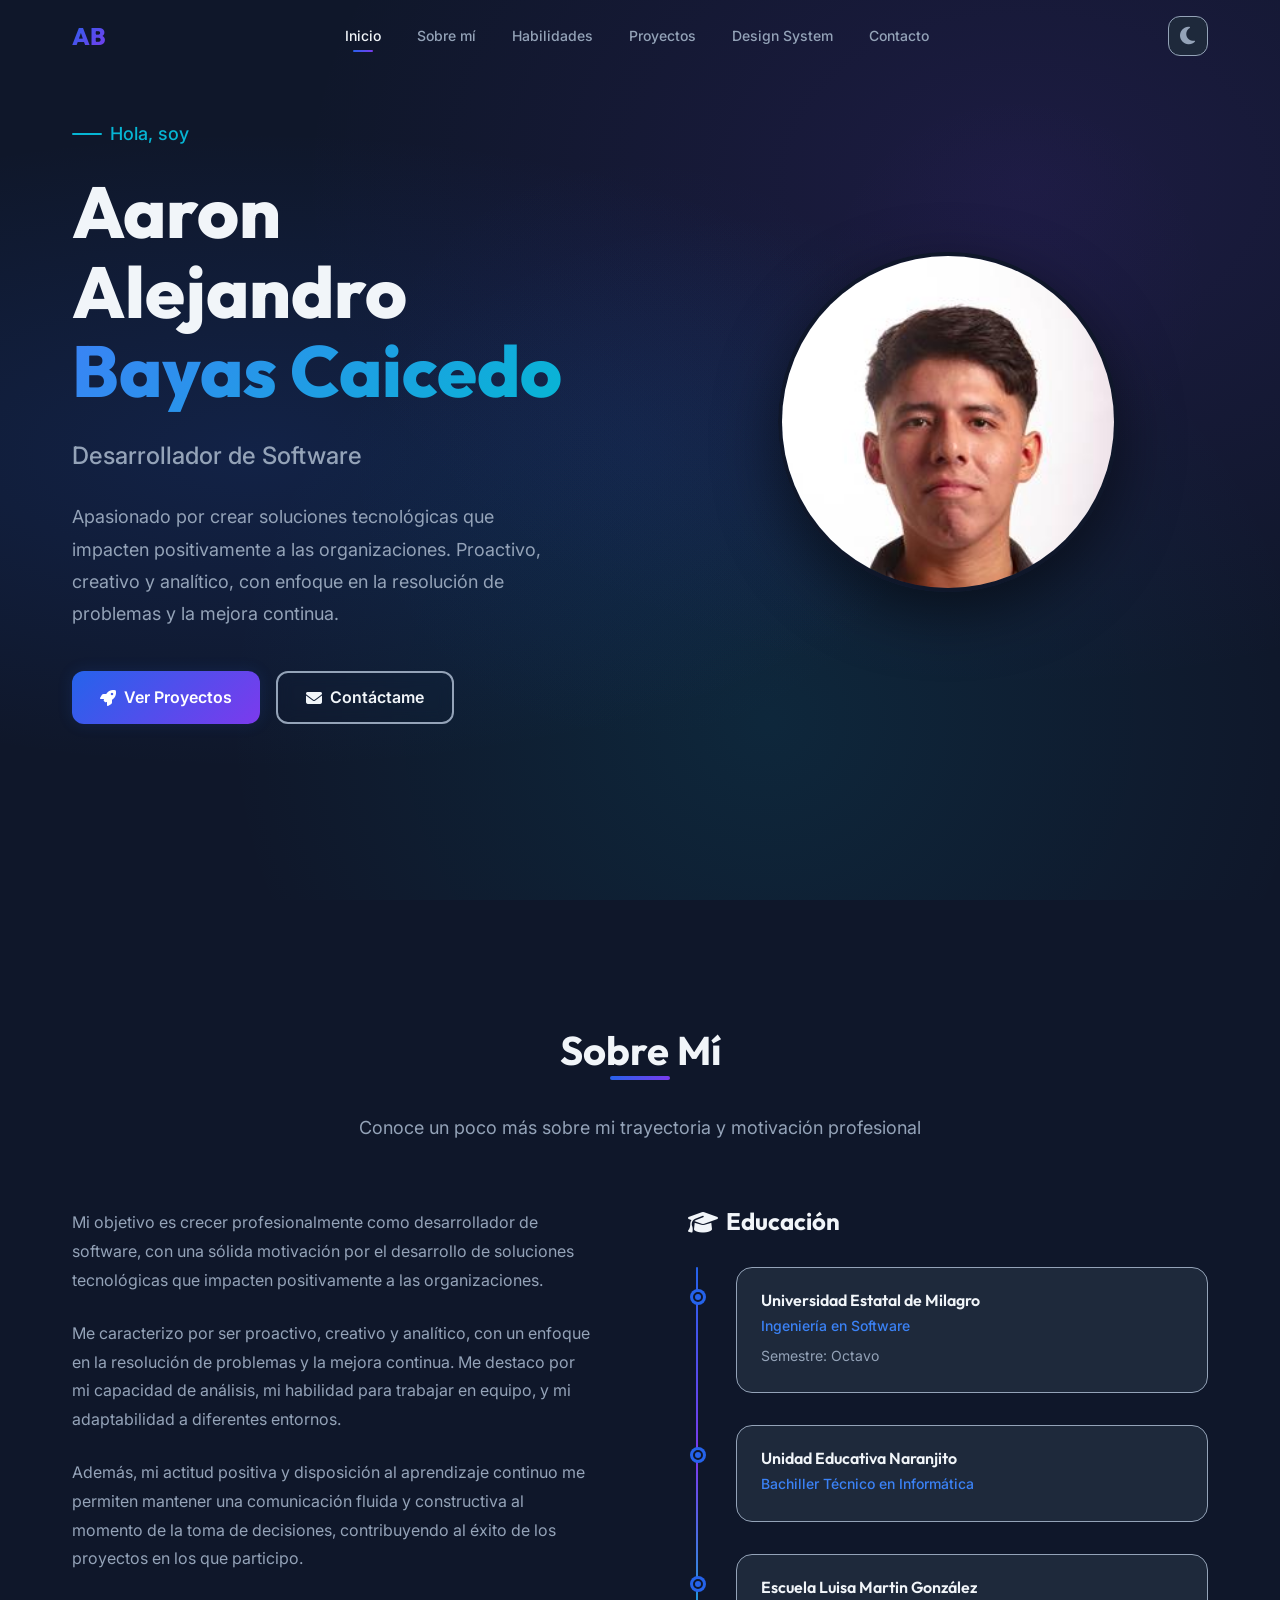
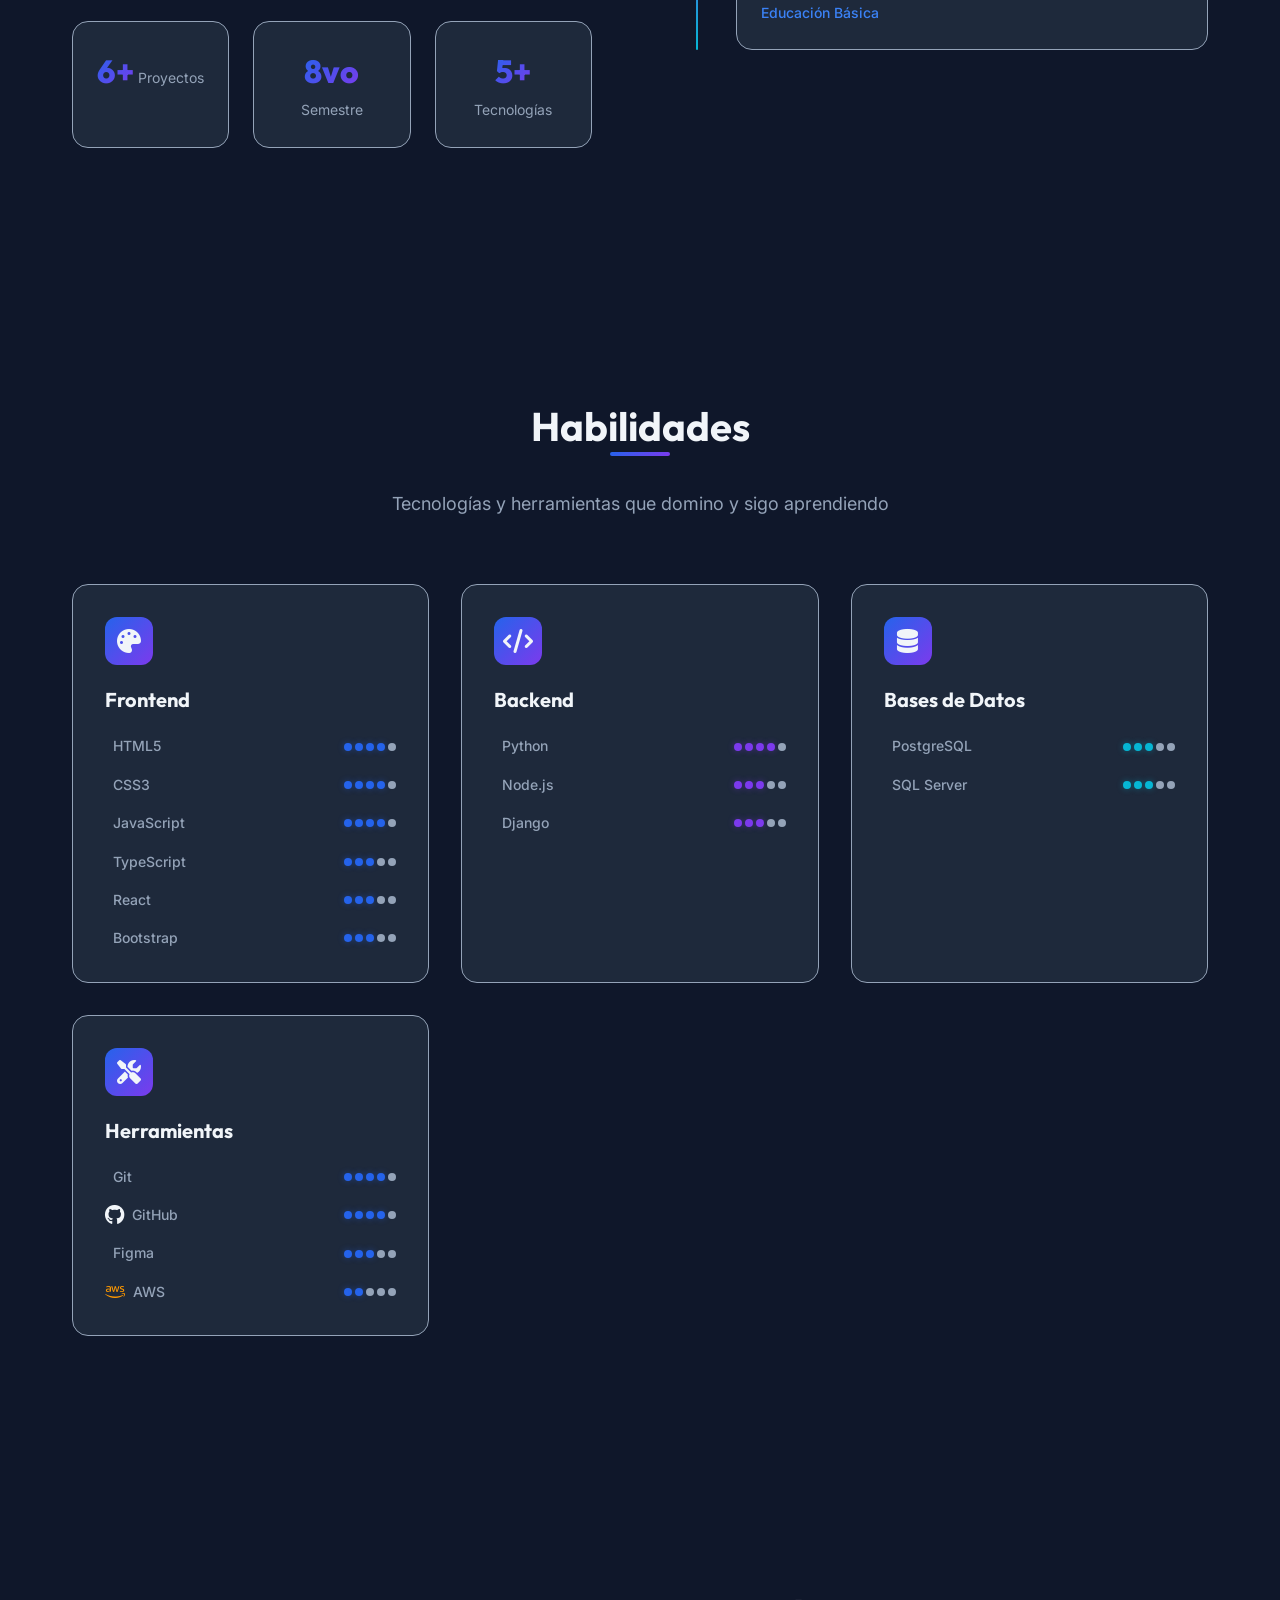
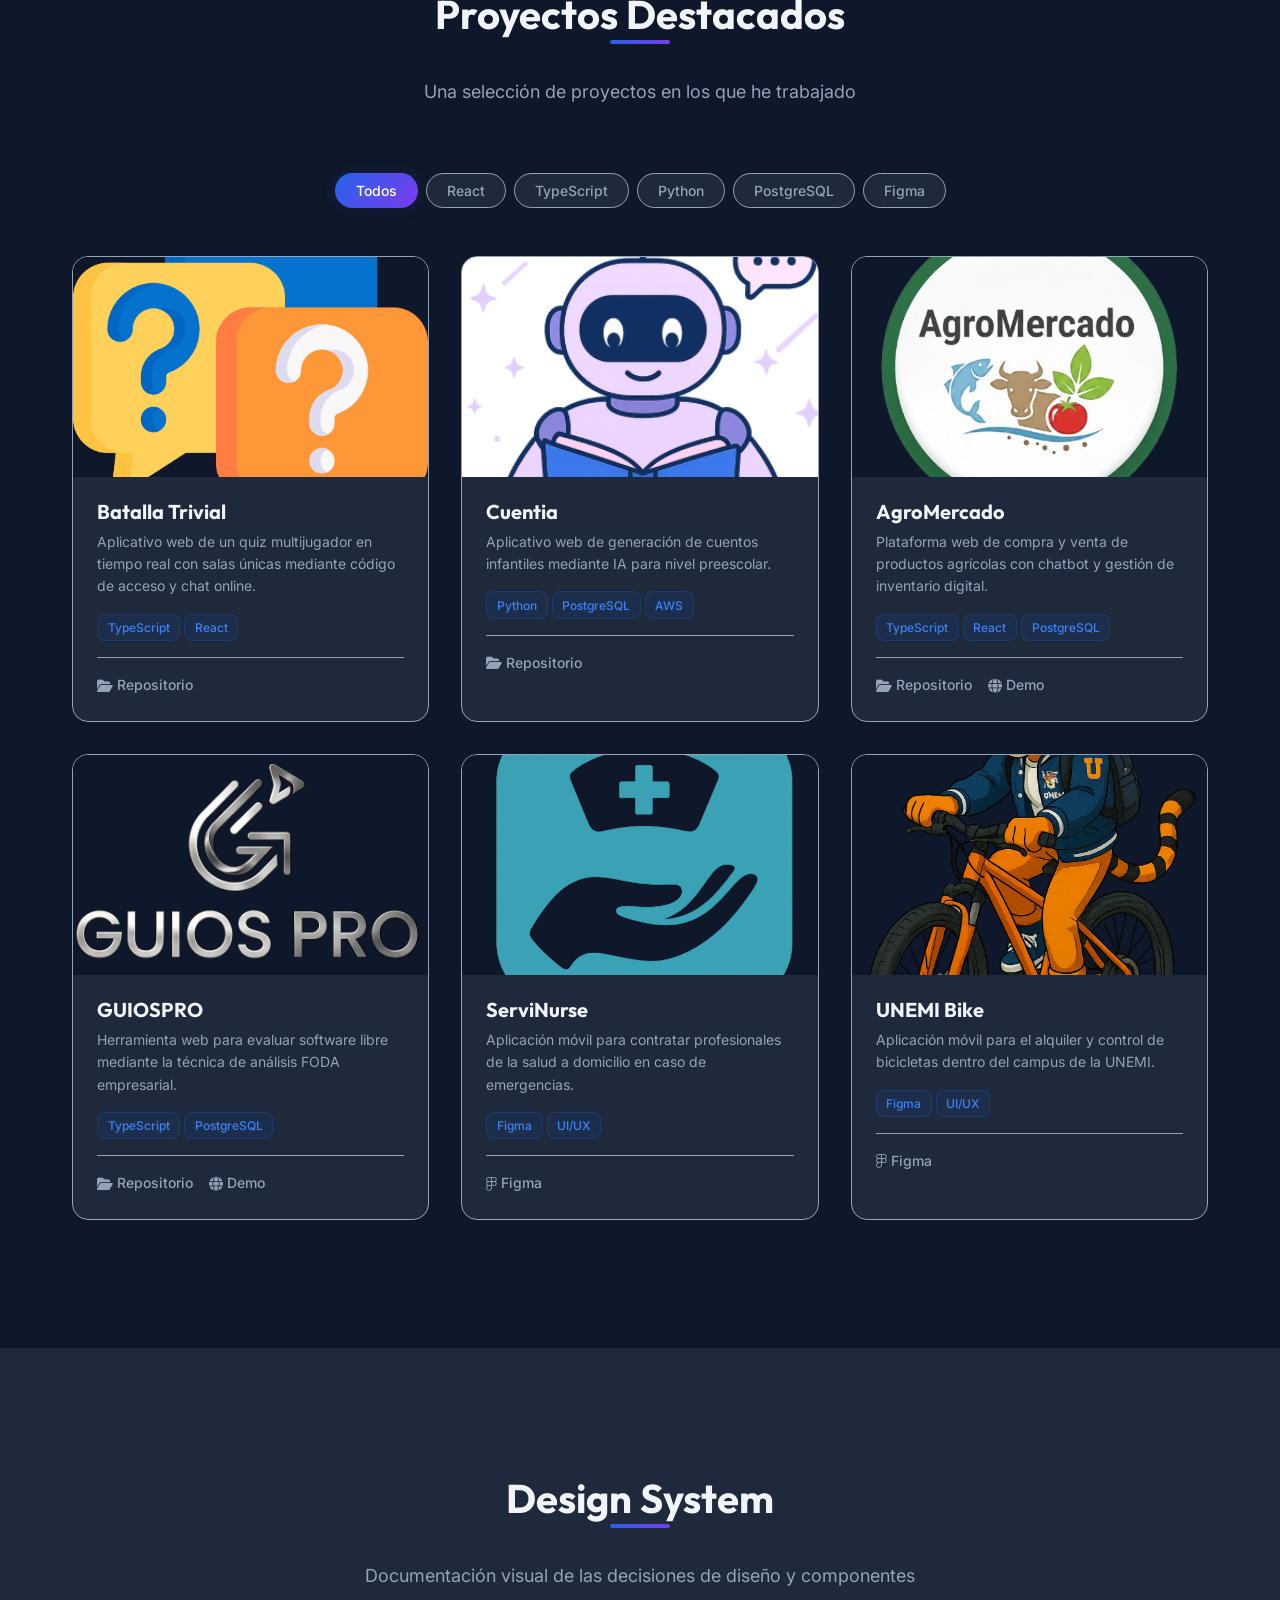
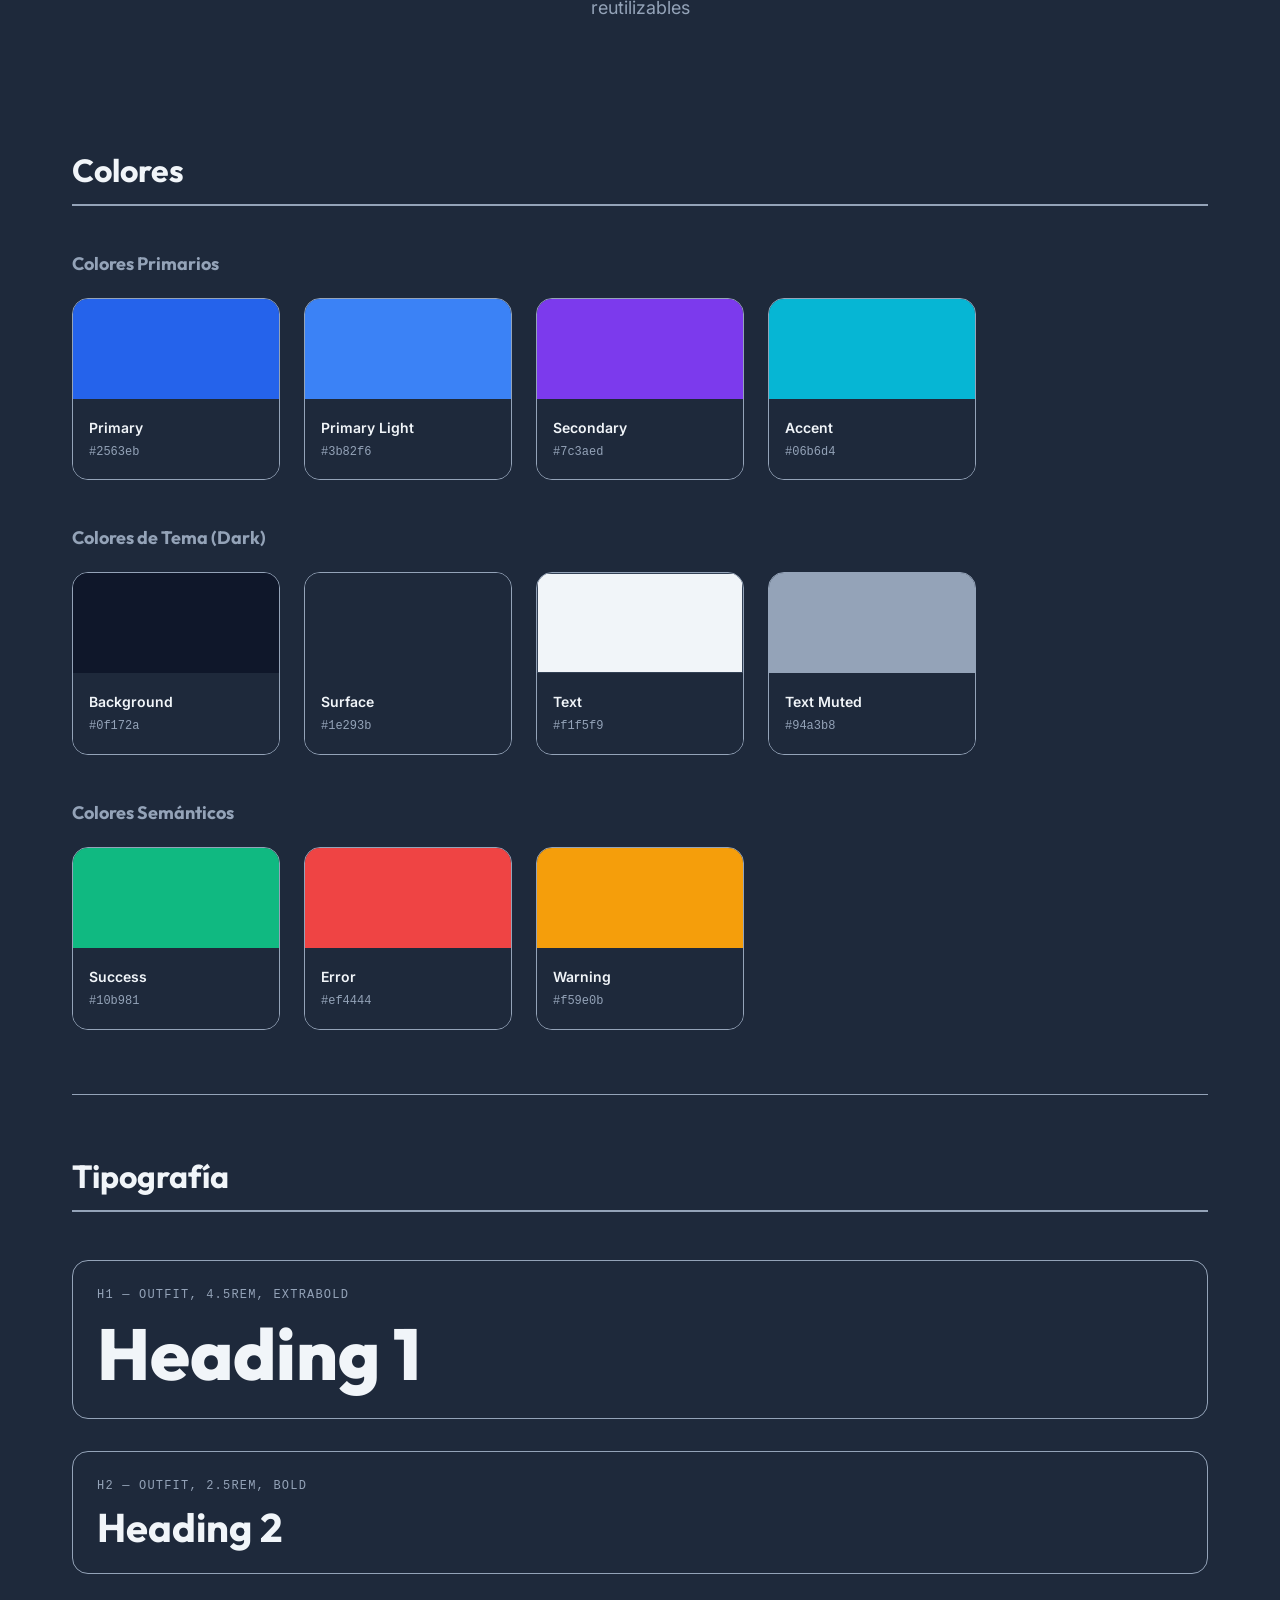
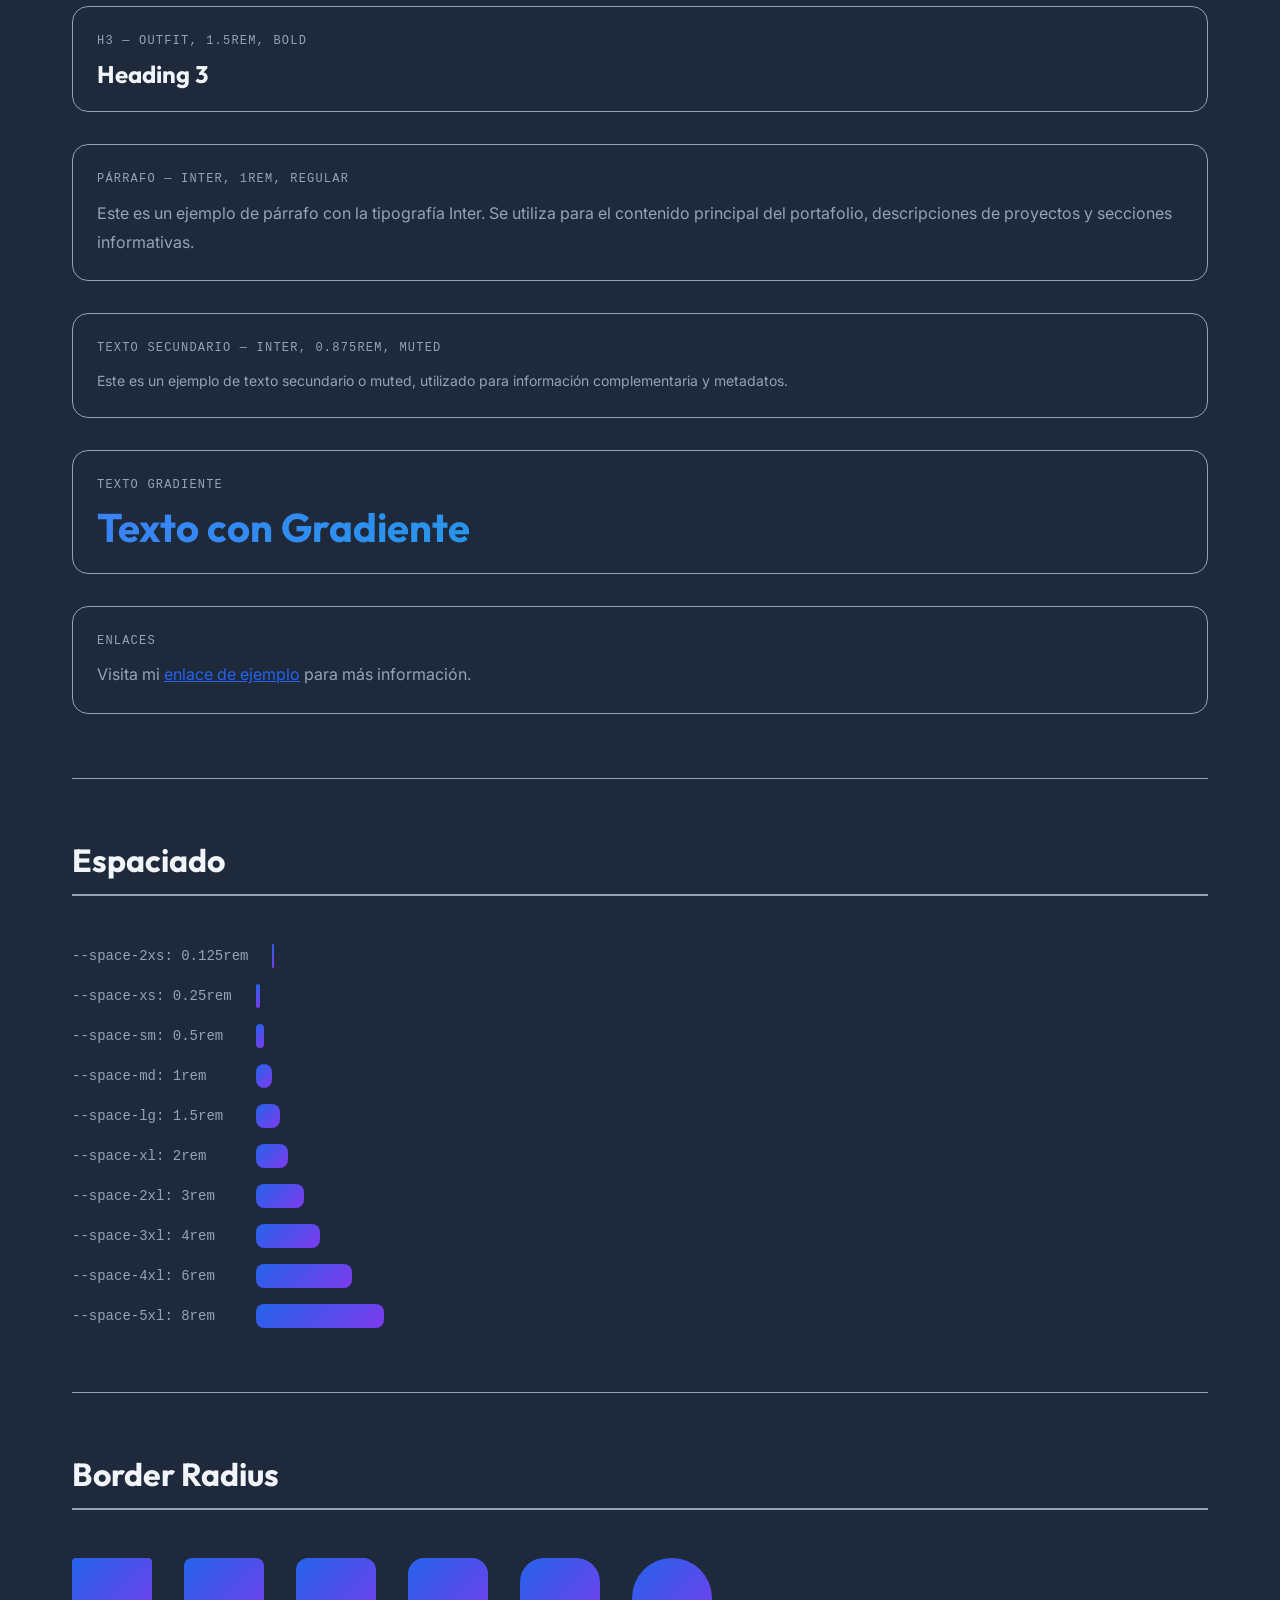
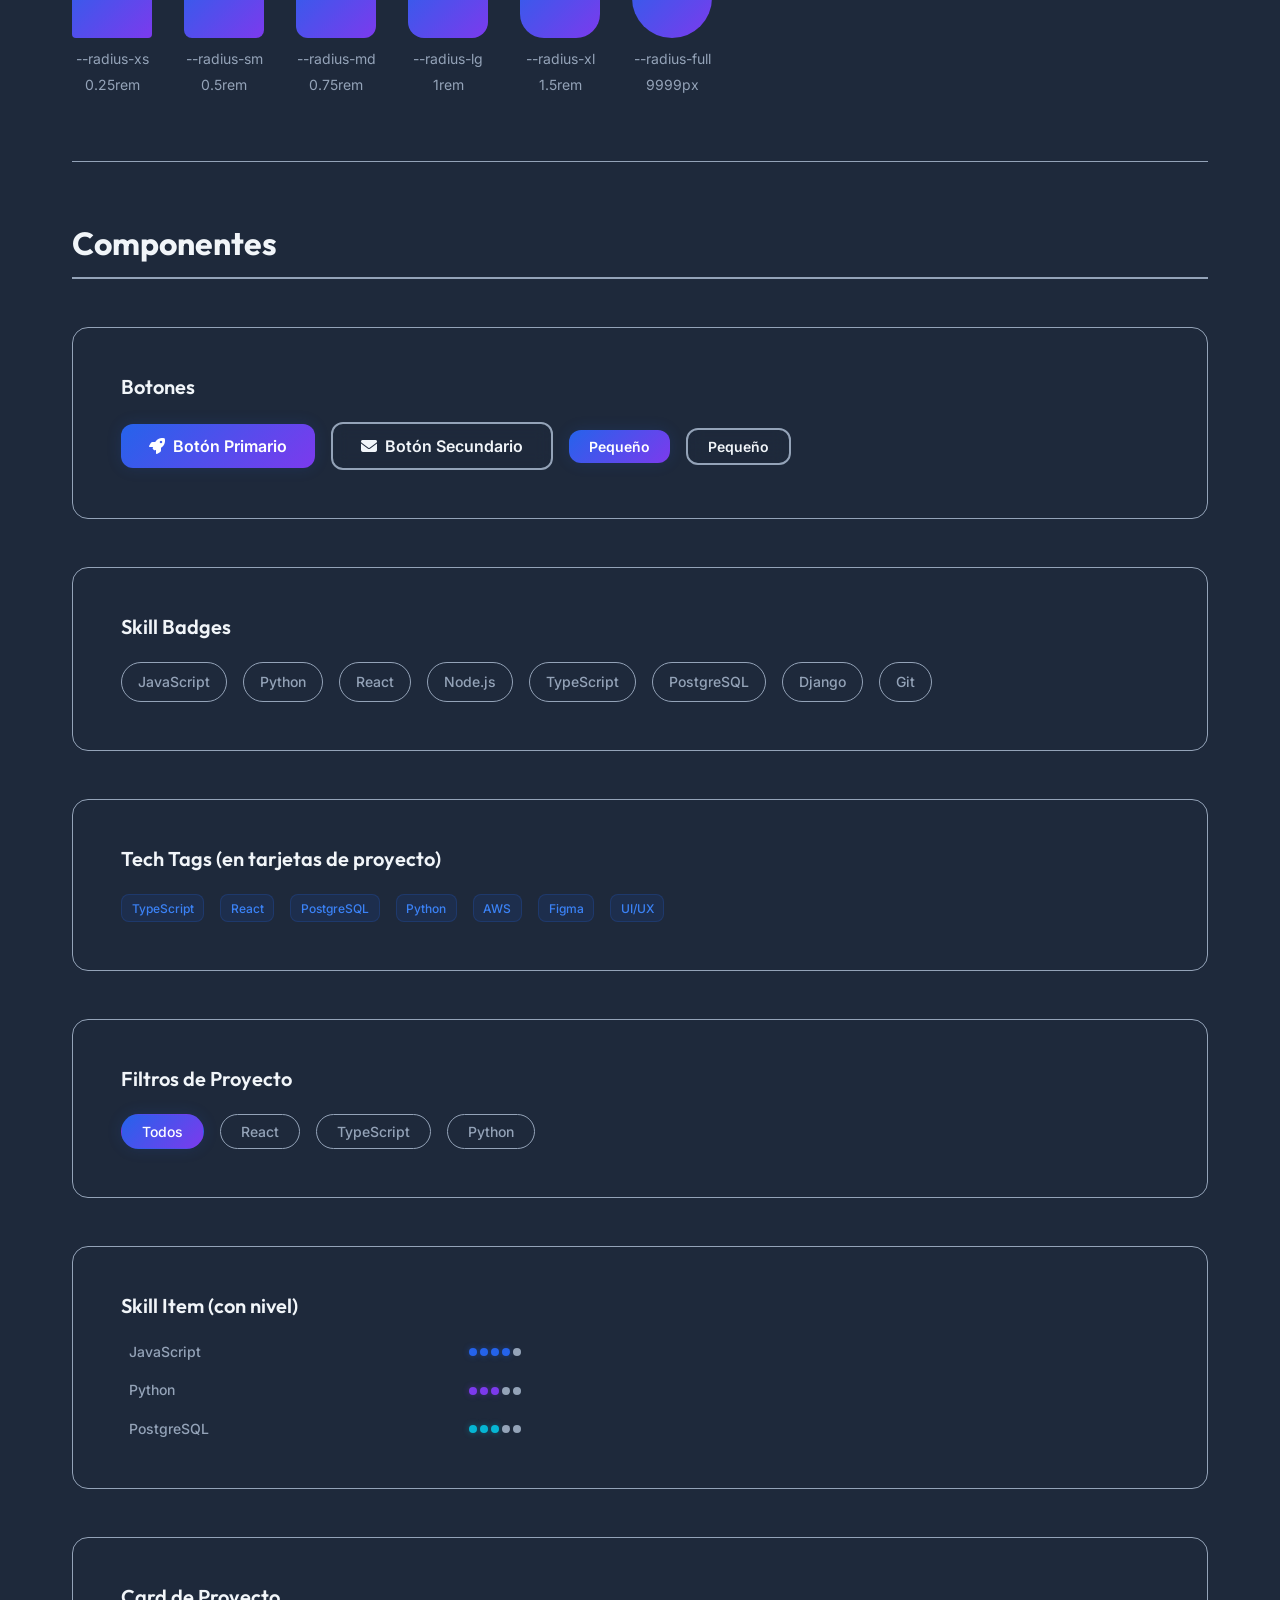
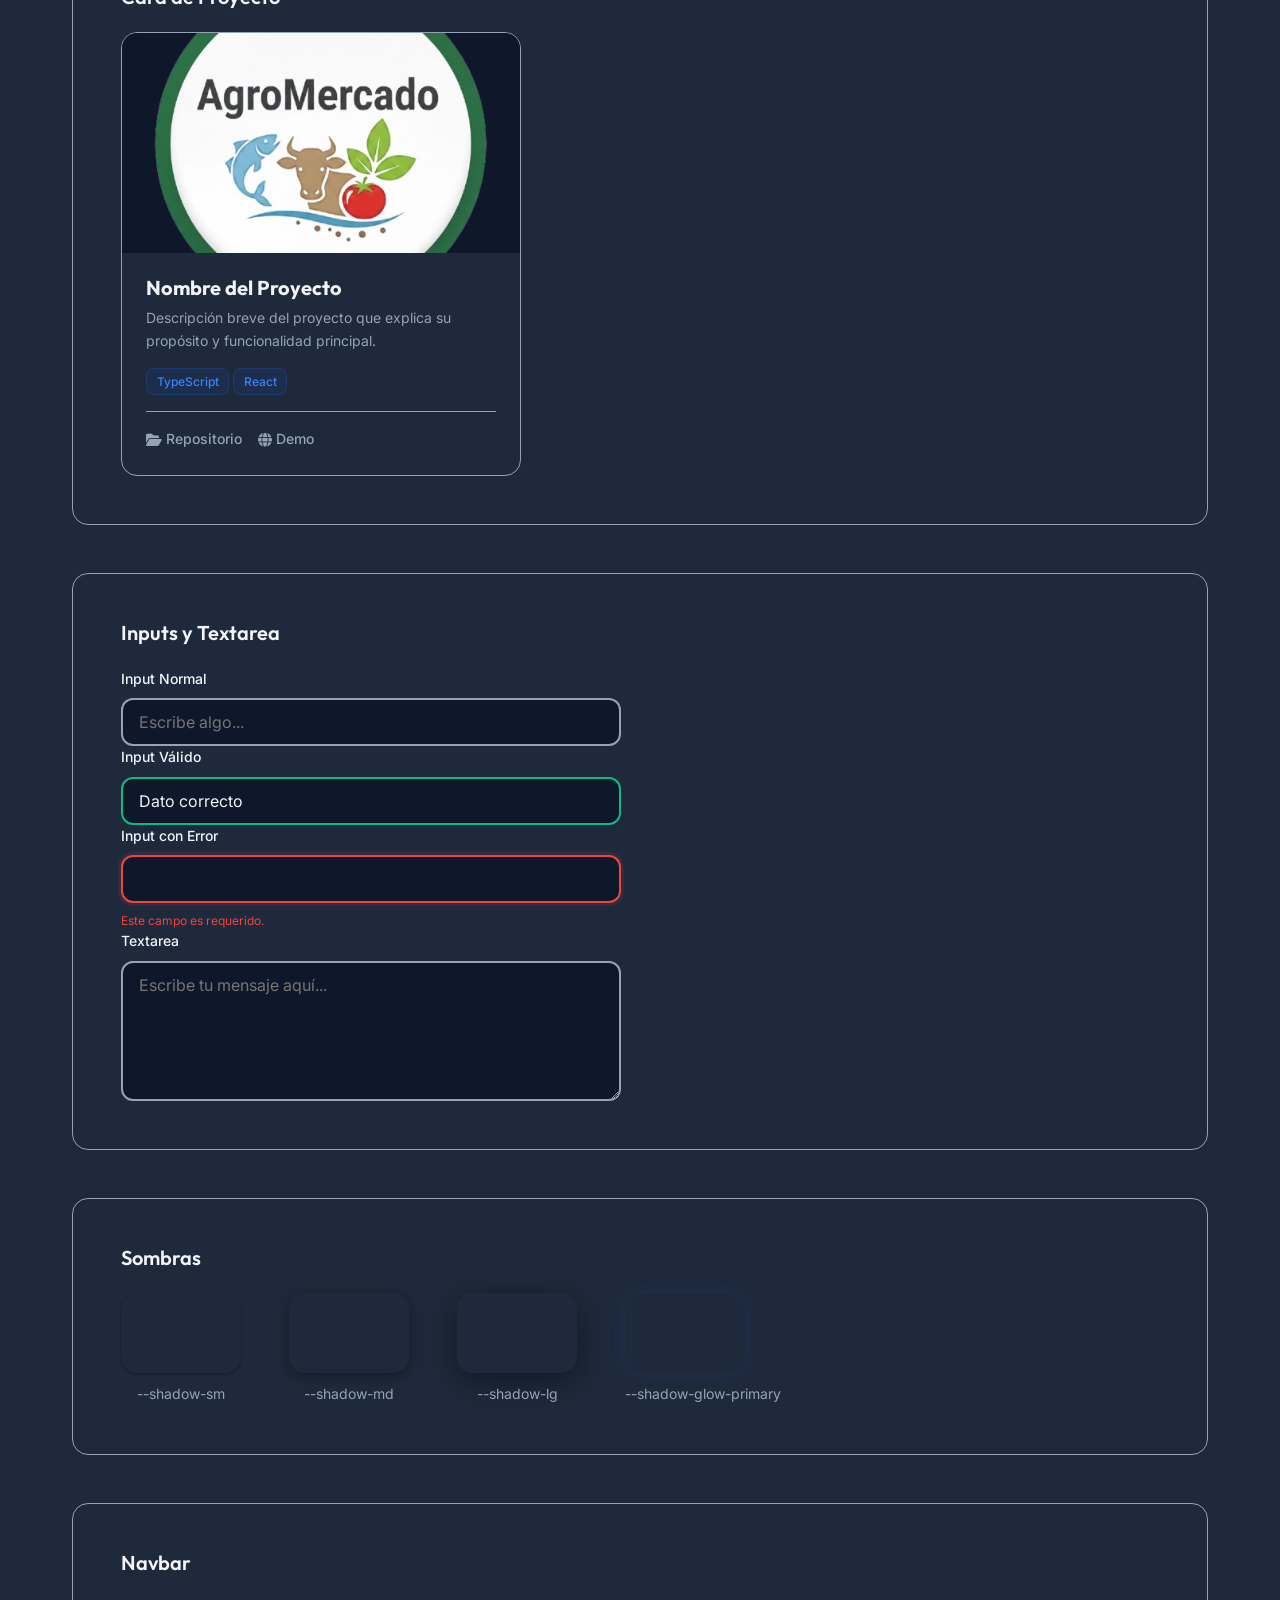
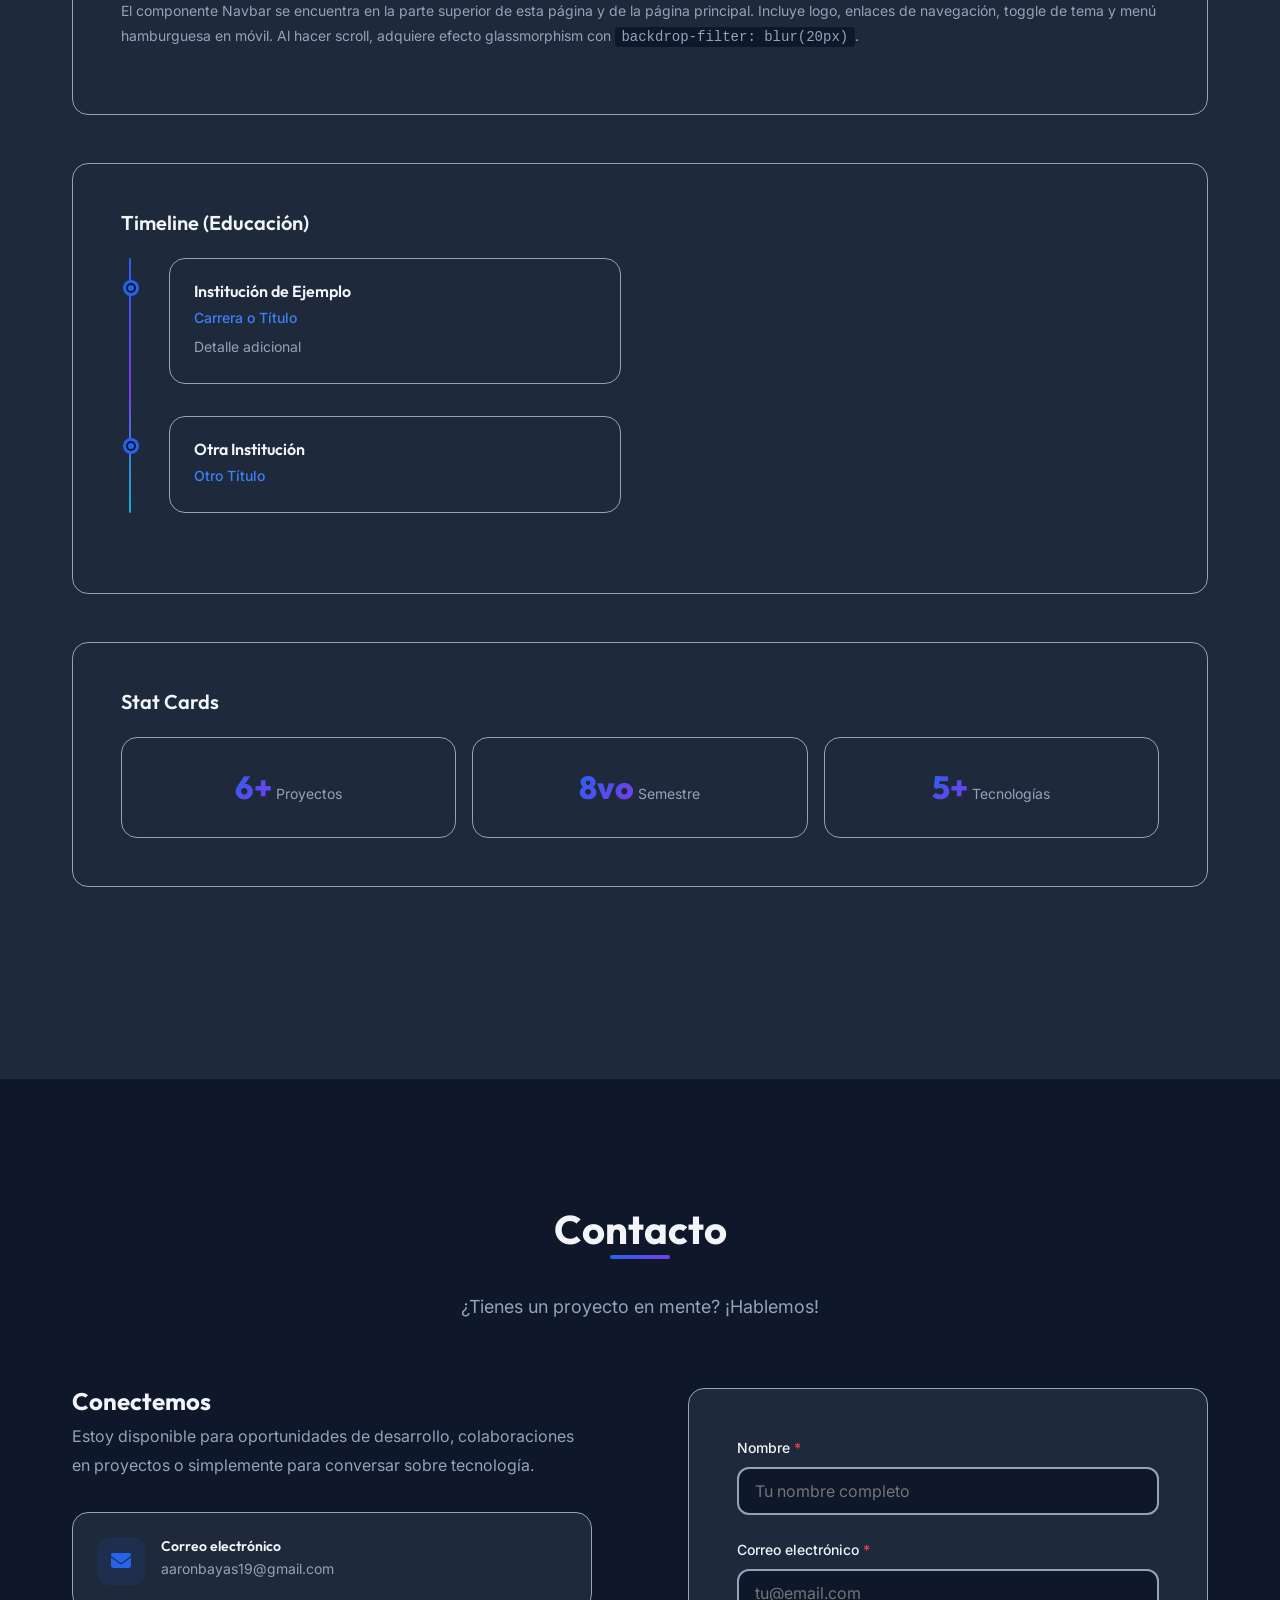
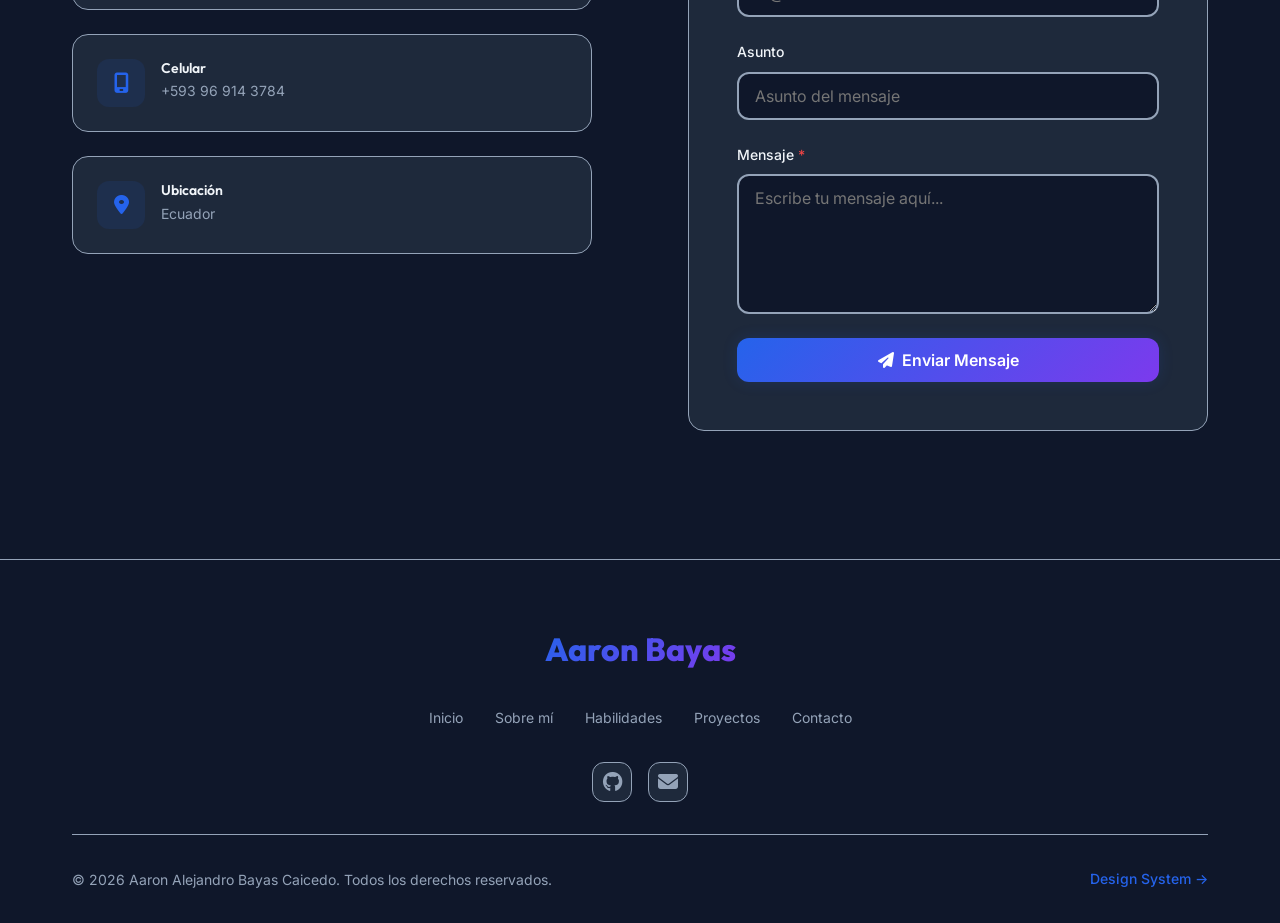
==== commit 5c400ade: "feat: reducir paleta de colores primarios y de tema oscuro a 4" ====
--- a/index.html
+++ b/index.html
@@ -1,17 +1,22 @@
 <!DOCTYPE html>
 <html lang="es">
+
 <head>
   <meta charset="UTF-8">
   <meta name="viewport" content="width=device-width, initial-scale=1.0">
-  <meta name="description" content="Portafolio profesional de Aaron Alejandro Bayas Caicedo — Desarrollador de Software especializado en JavaScript, Python, React, Node.js y más.">
+  <meta name="description"
+    content="Portafolio profesional de Aaron Alejandro Bayas Caicedo — Desarrollador de Software especializado en JavaScript, Python, React, Node.js y más.">
   <meta name="author" content="Aaron Alejandro Bayas Caicedo">
-  <meta name="keywords" content="Desarrollador de Software, Portafolio, Aaron Bayas, JavaScript, Python, React, Node.js, Ingeniería en Software">
+  <meta name="keywords"
+    content="Desarrollador de Software, Portafolio, Aaron Bayas, JavaScript, Python, React, Node.js, Ingeniería en Software">
   <title>Aaron Bayas | Desarrollador de Software</title>
 
   <!-- Google Fonts -->
   <link rel="preconnect" href="https://fonts.googleapis.com">
   <link rel="preconnect" href="https://fonts.gstatic.com" crossorigin>
-  <link href="https://fonts.googleapis.com/css2?family=Inter:wght@400;500;600;700&family=Outfit:wght@600;700;800&display=swap" rel="stylesheet">
+  <link
+    href="https://fonts.googleapis.com/css2?family=Inter:wght@400;500;600;700&family=Outfit:wght@600;700;800&display=swap"
+    rel="stylesheet">
 
   <!-- Font Awesome -->
   <link rel="stylesheet" href="https://cdnjs.cloudflare.com/ajax/libs/font-awesome/6.4.0/css/all.min.css">
@@ -20,6 +25,7 @@
   <!-- Styles -->
   <link rel="stylesheet" href="css/styles.css">
 </head>
+
 <body>
 
   <!-- ============================================
@@ -84,19 +90,15 @@
 
           <div class="hero__image-wrapper">
             <div class="hero__image-container">
-                            <img
-                src="media/Foto personal.jpg"
-                alt="Fotografía profesional de Aaron Alejandro Bayas Caicedo"
-                class="hero__image"
-                loading="eager"
-              >
+              <img src="media/Foto personal.jpg" alt="Fotografía profesional de Aaron Alejandro Bayas Caicedo"
+                class="hero__image" loading="eager">
             </div>
           </div>
         </div>
       </div>
 
       <!-- Decoraciones flotantes -->
-                      </section>
+    </section>
 
     <!-- ========== SOBRE MÍ ========== -->
     <section id="sobre-mi" class="section">
@@ -430,18 +432,14 @@
         <div class="projects__grid">
 
           <!-- Proyecto 1: Batalla Trivial -->
-          <article class="project-card reveal-scale"
-            data-techs="typescript,react"
-            data-title="Batalla Trivial"
+          <article class="project-card reveal-scale" data-techs="typescript,react" data-title="Batalla Trivial"
             data-description="Aplicativo web de un quiz multijugador donde los usuarios se conectan en tiempo real en una sala única mediante un código de acceso, con chat online integrado."
             data-problem="Creado para grupos de estudiantes que necesiten practicar preguntas de cultura general con amigos."
-            data-technologies="TypeScript, React Native"
-            data-image="media/iconopag.png"
-            data-repo="https://github.com/AaronBayas/Batalla-Poo"
-            data-demo=""
-          >
+            data-technologies="TypeScript, React Native" data-image="media/iconopag.png"
+            data-repo="https://github.com/AaronBayas/Batalla-Poo" data-demo="">
             <figure class="project-card__image-wrapper">
-              <img src="media/iconopag.png" alt="Captura de pantalla del proyecto Batalla Trivial" class="project-card__image" loading="lazy">
+              <img src="media/iconopag.png" alt="Captura de pantalla del proyecto Batalla Trivial"
+                class="project-card__image" loading="lazy">
               <div class="project-card__overlay">
                 <span class="project-card__overlay-btn">Ver detalles</span>
               </div>
@@ -449,14 +447,16 @@
             <div class="project-card__body">
               <h3 class="project-card__title">Batalla Trivial</h3>
               <p class="project-card__description">
-                Aplicativo web de un quiz multijugador en tiempo real con salas únicas mediante código de acceso y chat online.
+                Aplicativo web de un quiz multijugador en tiempo real con salas únicas mediante código de acceso y chat
+                online.
               </p>
               <div class="project-card__techs">
                 <span class="tech-tag">TypeScript</span>
                 <span class="tech-tag">React</span>
               </div>
               <div class="project-card__links">
-                <a href="https://github.com/AaronBayas/Batalla-Poo" target="_blank" rel="noopener noreferrer" class="project-card__link" aria-label="Ver repositorio de Batalla Trivial en GitHub">
+                <a href="https://github.com/AaronBayas/Batalla-Poo" target="_blank" rel="noopener noreferrer"
+                  class="project-card__link" aria-label="Ver repositorio de Batalla Trivial en GitHub">
                   <i class="fa-solid fa-folder-open" aria-hidden="true"></i> Repositorio
                 </a>
               </div>
@@ -464,18 +464,14 @@
           </article>
 
           <!-- Proyecto 2: Cuentia -->
-          <article class="project-card reveal-scale"
-            data-techs="python,postgresql"
-            data-title="Cuentia"
+          <article class="project-card reveal-scale" data-techs="python,postgresql" data-title="Cuentia"
             data-description="Aplicativo web de generación de cuentos infantiles mediante Inteligencia Artificial, diseñado para el nivel preescolar."
             data-problem="Proyecto creado para niños de nivel preescolar, permitiendo a sus profesores crear cuentos infantiles basándose en la imaginación del niño."
-            data-technologies="Python, PostgreSQL, AWS"
-            data-image="media/robot2.png"
-            data-repo="https://github.com/Mkreyes98/Cuenta-IA"
-            data-demo=""
-          >
+            data-technologies="Python, PostgreSQL, AWS" data-image="media/robot2.png"
+            data-repo="https://github.com/Mkreyes98/Cuenta-IA" data-demo="">
             <figure class="project-card__image-wrapper">
-              <img src="media/robot2.png" alt="Captura de pantalla del proyecto Cuentia" class="project-card__image" loading="lazy">
+              <img src="media/robot2.png" alt="Captura de pantalla del proyecto Cuentia" class="project-card__image"
+                loading="lazy">
               <div class="project-card__overlay">
                 <span class="project-card__overlay-btn">Ver detalles</span>
               </div>
@@ -491,7 +487,8 @@
                 <span class="tech-tag">AWS</span>
               </div>
               <div class="project-card__links">
-                <a href="https://github.com/Mkreyes98/Cuenta-IA" target="_blank" rel="noopener noreferrer" class="project-card__link" aria-label="Ver repositorio de Cuentia en GitHub">
+                <a href="https://github.com/Mkreyes98/Cuenta-IA" target="_blank" rel="noopener noreferrer"
+                  class="project-card__link" aria-label="Ver repositorio de Cuentia en GitHub">
                   <i class="fa-solid fa-folder-open" aria-hidden="true"></i> Repositorio
                 </a>
               </div>
@@ -499,16 +496,11 @@
           </article>
 
           <!-- Proyecto 3: AgroMercado -->
-          <article class="project-card reveal-scale"
-            data-techs="typescript,react,postgresql"
-            data-title="AgroMercado"
+          <article class="project-card reveal-scale" data-techs="typescript,react,postgresql" data-title="AgroMercado"
             data-description="Aplicativo web creado para un mercado agropecuario de compra y venta de productos agrícolas."
             data-problem="Automatización de la búsqueda y compra de productos mediante un chatbot y digitalización del inventario de los productos en venta."
-            data-technologies="TypeScript, React, PostgreSQL"
-            data-image="media/logo.png"
-            data-repo="https://github.com/Jostinchalan/AgroMercado"
-            data-demo="https://agro-mercado-s7in.vercel.app/"
-          >
+            data-technologies="TypeScript, React, PostgreSQL" data-image="media/logo.png"
+            data-repo="https://github.com/Jostinchalan/AgroMercado" data-demo="https://agro-mercado-s7in.vercel.app/">
             <figure class="project-card__image-wrapper">
               <img src="media/logo.png" alt="Logo del proyecto AgroMercado" class="project-card__image" loading="lazy">
               <div class="project-card__overlay">
@@ -526,10 +518,12 @@
                 <span class="tech-tag">PostgreSQL</span>
               </div>
               <div class="project-card__links">
-                <a href="https://github.com/Jostinchalan/AgroMercado" target="_blank" rel="noopener noreferrer" class="project-card__link" aria-label="Ver repositorio de AgroMercado en GitHub">
+                <a href="https://github.com/Jostinchalan/AgroMercado" target="_blank" rel="noopener noreferrer"
+                  class="project-card__link" aria-label="Ver repositorio de AgroMercado en GitHub">
                   <i class="fa-solid fa-folder-open" aria-hidden="true"></i> Repositorio
                 </a>
-                <a href="https://agro-mercado-s7in.vercel.app/" target="_blank" rel="noopener noreferrer" class="project-card__link" aria-label="Ver demo en vivo de AgroMercado">
+                <a href="https://agro-mercado-s7in.vercel.app/" target="_blank" rel="noopener noreferrer"
+                  class="project-card__link" aria-label="Ver demo en vivo de AgroMercado">
                   <i class="fa-solid fa-globe" aria-hidden="true"></i> Demo
                 </a>
               </div>
@@ -537,18 +531,15 @@
           </article>
 
           <!-- Proyecto 4: GUIOSPRO -->
-          <article class="project-card reveal-scale"
-            data-techs="typescript,postgresql"
-            data-title="GUIOSPRO"
+          <article class="project-card reveal-scale" data-techs="typescript,postgresql" data-title="GUIOSPRO"
             data-description="Aplicativo web creado para evaluar software libre mediante la técnica de evaluación FODA."
             data-problem="Evaluar si un software es apto para una empresa mediante la evaluación FODA (Fortalezas, Oportunidades, Debilidades, Amenazas)."
-            data-technologies="TypeScript, PostgreSQL"
-            data-image="media/giospro.png"
+            data-technologies="TypeScript, PostgreSQL" data-image="media/giospro.png"
             data-repo="https://github.com/AaronBayas/GUIOS_PRO_v1"
-            data-demo="https://guios-pro-v1.vercel.app/dashboard"
-          >
+            data-demo="https://guios-pro-v1.vercel.app/dashboard">
             <figure class="project-card__image-wrapper">
-              <img src="media/giospro.png" alt="Captura de pantalla del proyecto GUIOSPRO" class="project-card__image" loading="lazy">
+              <img src="media/giospro.png" alt="Captura de pantalla del proyecto GUIOSPRO" class="project-card__image"
+                loading="lazy">
               <div class="project-card__overlay">
                 <span class="project-card__overlay-btn">Ver detalles</span>
               </div>
@@ -563,10 +554,12 @@
                 <span class="tech-tag">PostgreSQL</span>
               </div>
               <div class="project-card__links">
-                <a href="https://github.com/AaronBayas/GUIOS_PRO_v1" target="_blank" rel="noopener noreferrer" class="project-card__link" aria-label="Ver repositorio de GUIOSPRO en GitHub">
+                <a href="https://github.com/AaronBayas/GUIOS_PRO_v1" target="_blank" rel="noopener noreferrer"
+                  class="project-card__link" aria-label="Ver repositorio de GUIOSPRO en GitHub">
                   <i class="fa-solid fa-folder-open" aria-hidden="true"></i> Repositorio
                 </a>
-                <a href="https://guios-pro-v1.vercel.app/dashboard" target="_blank" rel="noopener noreferrer" class="project-card__link" aria-label="Ver demo en vivo de GUIOSPRO">
+                <a href="https://guios-pro-v1.vercel.app/dashboard" target="_blank" rel="noopener noreferrer"
+                  class="project-card__link" aria-label="Ver demo en vivo de GUIOSPRO">
                   <i class="fa-solid fa-globe" aria-hidden="true"></i> Demo
                 </a>
               </div>
@@ -574,18 +567,14 @@
           </article>
 
           <!-- Proyecto 5: ServiNurse -->
-          <article class="project-card reveal-scale"
-            data-techs="figma"
-            data-title="ServiNurse"
+          <article class="project-card reveal-scale" data-techs="figma" data-title="ServiNurse"
             data-description="Aplicación móvil creada para el contrato y asistencia de profesionales de la salud en tu ciudad."
             data-problem="Diseñada para pacientes que no puedan acudir a un centro de salud en caso de emergencias."
-            data-technologies="Figma (Prototipo)"
-            data-image="media/medilife.png"
-            data-repo="https://www.figma.com/make/PAfZILreJ9B2nlCdG053is/ServiNurse-App"
-            data-demo=""
-          >
+            data-technologies="Figma (Prototipo)" data-image="media/medilife.png"
+            data-repo="https://www.figma.com/make/PAfZILreJ9B2nlCdG053is/ServiNurse-App" data-demo="">
             <figure class="project-card__image-wrapper">
-              <img src="media/medilife.png" alt="Prototipo del proyecto ServiNurse" class="project-card__image" loading="lazy">
+              <img src="media/medilife.png" alt="Prototipo del proyecto ServiNurse" class="project-card__image"
+                loading="lazy">
               <div class="project-card__overlay">
                 <span class="project-card__overlay-btn">Ver detalles</span>
               </div>
@@ -600,7 +589,9 @@
                 <span class="tech-tag">UI/UX</span>
               </div>
               <div class="project-card__links">
-                <a href="https://www.figma.com/make/PAfZILreJ9B2nlCdG053is/ServiNurse-App" target="_blank" rel="noopener noreferrer" class="project-card__link" aria-label="Ver prototipo de ServiNurse en Figma">
+                <a href="https://www.figma.com/make/PAfZILreJ9B2nlCdG053is/ServiNurse-App" target="_blank"
+                  rel="noopener noreferrer" class="project-card__link"
+                  aria-label="Ver prototipo de ServiNurse en Figma">
                   <i class="fa-brands fa-figma" aria-hidden="true"></i> Figma
                 </a>
               </div>
@@ -608,18 +599,14 @@
           </article>
 
           <!-- Proyecto 6: UNEMI Bike -->
-          <article class="project-card reveal-scale"
-            data-techs="figma"
-            data-title="UNEMI Bike"
+          <article class="project-card reveal-scale" data-techs="figma" data-title="UNEMI Bike"
             data-description="Aplicación móvil creada para UNEMI para el alquiler de bicicletas dentro del campus universitario."
             data-problem="Enfocado para el control de las bicicletas de la universidad para llevar un registro y auditoría del uso."
-            data-technologies="Figma (Prototipo)"
-            data-image="media/bike.png"
-            data-repo="https://www.figma.com/make/0gxceBuqpLbh4zzqSycOpU/UNEMI-Bike"
-            data-demo=""
-          >
+            data-technologies="Figma (Prototipo)" data-image="media/bike.png"
+            data-repo="https://www.figma.com/make/0gxceBuqpLbh4zzqSycOpU/UNEMI-Bike" data-demo="">
             <figure class="project-card__image-wrapper">
-              <img src="media/bike.png" alt="Prototipo del proyecto UNEMI Bike" class="project-card__image" loading="lazy">
+              <img src="media/bike.png" alt="Prototipo del proyecto UNEMI Bike" class="project-card__image"
+                loading="lazy">
               <div class="project-card__overlay">
                 <span class="project-card__overlay-btn">Ver detalles</span>
               </div>
@@ -634,7 +621,9 @@
                 <span class="tech-tag">UI/UX</span>
               </div>
               <div class="project-card__links">
-                <a href="https://www.figma.com/make/0gxceBuqpLbh4zzqSycOpU/UNEMI-Bike" target="_blank" rel="noopener noreferrer" class="project-card__link" aria-label="Ver prototipo de UNEMI Bike en Figma">
+                <a href="https://www.figma.com/make/0gxceBuqpLbh4zzqSycOpU/UNEMI-Bike" target="_blank"
+                  rel="noopener noreferrer" class="project-card__link"
+                  aria-label="Ver prototipo de UNEMI Bike en Figma">
                   <i class="fa-brands fa-figma" aria-hidden="true"></i> Figma
                 </a>
               </div>
@@ -650,477 +639,487 @@
       <div class="container">
         <div class="section__header">
           <h2 class="section__title reveal">Design System</h2>
-          <p class="section__subtitle reveal">Documentación visual de las decisiones de diseño y componentes reutilizables</p>
+          <p class="section__subtitle reveal">Documentación visual de las decisiones de diseño y componentes
+            reutilizables</p>
         </div>
 
         <!-- ========== COLORES ========== -->
-        
-      <div class="ds-section reveal" id="ds-colores">
-        <h3 class="ds-section__title">Colores</h4>
-        <h4 style="margin-bottom: var(--space-lg); color: var(--color-text-muted); font-size: var(--fs-md);">Colores Primarios</h4>
-        <div class="ds-colors" style="margin-bottom: var(--space-2xl);">
-          <div class="ds-color-swatch">
-            <div class="ds-color-swatch__preview" style="background-color: #2563eb;"></div>
-            <div class="ds-color-swatch__info">
-              <p class="ds-color-swatch__name">Primary</p>
-              <p class="ds-color-swatch__value">#2563eb</p>
-            </div>
-          </div>
-          <div class="ds-color-swatch">
-            <div class="ds-color-swatch__preview" style="background-color: #3b82f6;"></div>
-            <div class="ds-color-swatch__info">
-              <p class="ds-color-swatch__name">Primary Light</p>
-              <p class="ds-color-swatch__value">#3b82f6</p>
-            </div>
-          </div>
-          <div class="ds-color-swatch">
-            <div class="ds-color-swatch__preview" style="background-color: #1d4ed8;"></div>
-            <div class="ds-color-swatch__info">
-              <p class="ds-color-swatch__name">Primary Dark</p>
-              <p class="ds-color-swatch__value">#1d4ed8</p>
-            </div>
-          </div>
-          <div class="ds-color-swatch">
-            <div class="ds-color-swatch__preview" style="background-color: #7c3aed;"></div>
-            <div class="ds-color-swatch__info">
-              <p class="ds-color-swatch__name">Secondary</p>
-              <p class="ds-color-swatch__value">#7c3aed</p>
-            </div>
-          </div>
-          <div class="ds-color-swatch">
-            <div class="ds-color-swatch__preview" style="background-color: #8b5cf6;"></div>
-            <div class="ds-color-swatch__info">
-              <p class="ds-color-swatch__name">Secondary Light</p>
-              <p class="ds-color-swatch__value">#8b5cf6</p>
-            </div>
-          </div>
-          <div class="ds-color-swatch">
-            <div class="ds-color-swatch__preview" style="background-color: #06b6d4;"></div>
-            <div class="ds-color-swatch__info">
-              <p class="ds-color-swatch__name">Accent</p>
-              <p class="ds-color-swatch__value">#06b6d4</p>
-            </div>
-          </div>
-          <div class="ds-color-swatch">
-            <div class="ds-color-swatch__preview" style="background-color: #22d3ee;"></div>
-            <div class="ds-color-swatch__info">
-              <p class="ds-color-swatch__name">Accent Light</p>
-              <p class="ds-color-swatch__value">#22d3ee</p>
-            </div>
-          </div>
-        </div>
-
-        <h4 style="margin-bottom: var(--space-lg); color: var(--color-text-muted); font-size: var(--fs-md);">Colores de Tema (Dark)</h4>
-        <div class="ds-colors" style="margin-bottom: var(--space-2xl);">
-          <div class="ds-color-swatch">
-            <div class="ds-color-swatch__preview" style="background-color: #0f172a;"></div>
-            <div class="ds-color-swatch__info">
-              <p class="ds-color-swatch__name">Background</p>
-              <p class="ds-color-swatch__value">#0f172a</p>
-            </div>
-          </div>
-          <div class="ds-color-swatch">
-            <div class="ds-color-swatch__preview" style="background-color: #1e293b;"></div>
-            <div class="ds-color-swatch__info">
-              <p class="ds-color-swatch__name">Surface</p>
-              <p class="ds-color-swatch__value">#1e293b</p>
-            </div>
-          </div>
-          <div class="ds-color-swatch">
-            <div class="ds-color-swatch__preview" style="background-color: #334155;"></div>
-            <div class="ds-color-swatch__info">
-              <p class="ds-color-swatch__name">Surface Hover</p>
-              <p class="ds-color-swatch__value">#334155</p>
-            </div>
-          </div>
-          <div class="ds-color-swatch">
-            <div class="ds-color-swatch__preview" style="background-color: #f1f5f9; border: 1px solid #334155;"></div>
-            <div class="ds-color-swatch__info">
-              <p class="ds-color-swatch__name">Text</p>
-              <p class="ds-color-swatch__value">#f1f5f9</p>
-            </div>
-          </div>
-          <div class="ds-color-swatch">
-            <div class="ds-color-swatch__preview" style="background-color: #94a3b8;"></div>
-            <div class="ds-color-swatch__info">
-              <p class="ds-color-swatch__name">Text Muted</p>
-              <p class="ds-color-swatch__value">#94a3b8</p>
-            </div>
-          </div>
-        </div>
-
-        <h4 style="margin-bottom: var(--space-lg); color: var(--color-text-muted); font-size: var(--fs-md);">Colores Semánticos</h4>
-        <div class="ds-colors">
-          <div class="ds-color-swatch">
-            <div class="ds-color-swatch__preview" style="background-color: #10b981;"></div>
-            <div class="ds-color-swatch__info">
-              <p class="ds-color-swatch__name">Success</p>
-              <p class="ds-color-swatch__value">#10b981</p>
-            </div>
-          </div>
-          <div class="ds-color-swatch">
-            <div class="ds-color-swatch__preview" style="background-color: #ef4444;"></div>
-            <div class="ds-color-swatch__info">
-              <p class="ds-color-swatch__name">Error</p>
-              <p class="ds-color-swatch__value">#ef4444</p>
-            </div>
-          </div>
-          <div class="ds-color-swatch">
-            <div class="ds-color-swatch__preview" style="background-color: #f59e0b;"></div>
-            <div class="ds-color-swatch__info">
-              <p class="ds-color-swatch__name">Warning</p>
-              <p class="ds-color-swatch__value">#f59e0b</p>
-            </div>
-          </div>
-        </div>
-      </div>
-
-      <!-- ========== TIPOGRAFÍA ========== -->
-      <div class="ds-section reveal" id="ds-tipografia">
-        <h3 class="ds-section__title">Tipografía</h4>
-        <div class="ds-typography">
-          <div class="ds-type-example">
-            <p class="ds-type-label">h1 — Outfit, 4.5rem, ExtraBold</p>
-            <h1 style="font-size: var(--fs-5xl);">Heading 1</h1>
-          </div>
-          <div class="ds-type-example">
-            <p class="ds-type-label">h2 — Outfit, 2.5rem, Bold</p>
-            <h2 style="font-size: var(--fs-3xl);">Heading 2</h4>
-          </div>
-          <div class="ds-type-example">
-            <p class="ds-type-label">h3 — Outfit, 1.5rem, Bold</p>
-            <h4 style="font-size: var(--fs-xl);">Heading 3</h4>
-          </div>
-          <div class="ds-type-example">
-            <p class="ds-type-label">Párrafo — Inter, 1rem, Regular</p>
-            <p>Este es un ejemplo de párrafo con la tipografía Inter. Se utiliza para el contenido principal del portafolio, descripciones de proyectos y secciones informativas.</p>
-          </div>
-          <div class="ds-type-example">
-            <p class="ds-type-label">Texto Secundario — Inter, 0.875rem, Muted</p>
-            <p class="text-muted">Este es un ejemplo de texto secundario o muted, utilizado para información complementaria y metadatos.</p>
-          </div>
-          <div class="ds-type-example">
-            <p class="ds-type-label">Texto Gradiente</p>
-            <h2 class="text-gradient" style="font-size: var(--fs-3xl);">Texto con Gradiente</h4>
-          </div>
-          <div class="ds-type-example">
-            <p class="ds-type-label">Enlaces</p>
-            <p>Visita mi <a href="#" style="color: var(--color-primary); text-decoration: underline;">enlace de ejemplo</a> para más información.</p>
-          </div>
-        </div>
-      </div>
-
-      <!-- ========== ESPACIADO ========== -->
-      <div class="ds-section reveal" id="ds-espaciado">
-        <h3 class="ds-section__title">Espaciado</h4>
-        <div class="ds-spacing">
-          <div class="ds-spacing-item">
-            <span class="ds-spacing-label">--space-2xs: 0.125rem</span>
-            <div class="ds-spacing-bar" style="width: 2px;"></div>
-          </div>
-          <div class="ds-spacing-item">
-            <span class="ds-spacing-label">--space-xs: 0.25rem</span>
-            <div class="ds-spacing-bar" style="width: 4px;"></div>
-          </div>
-          <div class="ds-spacing-item">
-            <span class="ds-spacing-label">--space-sm: 0.5rem</span>
-            <div class="ds-spacing-bar" style="width: 8px;"></div>
-          </div>
-          <div class="ds-spacing-item">
-            <span class="ds-spacing-label">--space-md: 1rem</span>
-            <div class="ds-spacing-bar" style="width: 16px;"></div>
-          </div>
-          <div class="ds-spacing-item">
-            <span class="ds-spacing-label">--space-lg: 1.5rem</span>
-            <div class="ds-spacing-bar" style="width: 24px;"></div>
-          </div>
-          <div class="ds-spacing-item">
-            <span class="ds-spacing-label">--space-xl: 2rem</span>
-            <div class="ds-spacing-bar" style="width: 32px;"></div>
-          </div>
-          <div class="ds-spacing-item">
-            <span class="ds-spacing-label">--space-2xl: 3rem</span>
-            <div class="ds-spacing-bar" style="width: 48px;"></div>
-          </div>
-          <div class="ds-spacing-item">
-            <span class="ds-spacing-label">--space-3xl: 4rem</span>
-            <div class="ds-spacing-bar" style="width: 64px;"></div>
-          </div>
-          <div class="ds-spacing-item">
-            <span class="ds-spacing-label">--space-4xl: 6rem</span>
-            <div class="ds-spacing-bar" style="width: 96px;"></div>
-          </div>
-          <div class="ds-spacing-item">
-            <span class="ds-spacing-label">--space-5xl: 8rem</span>
-            <div class="ds-spacing-bar" style="width: 128px;"></div>
-          </div>
-        </div>
-      </div>
-
-      <!-- ========== BORDER RADIUS ========== -->
-      <div class="ds-section reveal" id="ds-radius">
-        <h3 class="ds-section__title">Border Radius</h4>
-        <div class="ds-component-row" style="gap: var(--space-xl);">
-          <div style="text-align: center;">
-            <div style="width: 80px; height: 80px; background: var(--gradient-primary); border-radius: var(--radius-xs); margin-bottom: var(--space-sm);"></div>
-            <p class="text-muted">--radius-xs<br>0.25rem</p>
-          </div>
-          <div style="text-align: center;">
-            <div style="width: 80px; height: 80px; background: var(--gradient-primary); border-radius: var(--radius-sm); margin-bottom: var(--space-sm);"></div>
-            <p class="text-muted">--radius-sm<br>0.5rem</p>
-          </div>
-          <div style="text-align: center;">
-            <div style="width: 80px; height: 80px; background: var(--gradient-primary); border-radius: var(--radius-md); margin-bottom: var(--space-sm);"></div>
-            <p class="text-muted">--radius-md<br>0.75rem</p>
-          </div>
-          <div style="text-align: center;">
-            <div style="width: 80px; height: 80px; background: var(--gradient-primary); border-radius: var(--radius-lg); margin-bottom: var(--space-sm);"></div>
-            <p class="text-muted">--radius-lg<br>1rem</p>
-          </div>
-          <div style="text-align: center;">
-            <div style="width: 80px; height: 80px; background: var(--gradient-primary); border-radius: var(--radius-xl); margin-bottom: var(--space-sm);"></div>
-            <p class="text-muted">--radius-xl<br>1.5rem</p>
-          </div>
-          <div style="text-align: center;">
-            <div style="width: 80px; height: 80px; background: var(--gradient-primary); border-radius: var(--radius-full); margin-bottom: var(--space-sm);"></div>
-            <p class="text-muted">--radius-full<br>9999px</p>
-          </div>
-        </div>
-      </div>
-
-      <!-- ========== COMPONENTES ========== -->
-      <div class="ds-section reveal" id="ds-componentes">
-        <h3 class="ds-section__title">Componentes</h4>
-        <div class="ds-components">
-
-          <!-- Botones -->
-          <div class="ds-component-group">
-            <h4 class="ds-component-group__title">Botones</h4>
-            <div class="ds-component-row">
-              <button class="btn btn--primary">
-                <i class="fa-solid fa-rocket" aria-hidden="true"></i> Botón Primario
-              </button>
-              <button class="btn btn--secondary">
-                <i class="fa-solid fa-envelope" aria-hidden="true"></i> Botón Secundario
-              </button>
-              <button class="btn btn--primary btn--sm">Pequeño</button>
-              <button class="btn btn--secondary btn--sm">Pequeño</button>
-            </div>
-          </div>
-
-          <!-- Skill Badges -->
-          <div class="ds-component-group">
-            <h4 class="ds-component-group__title">Skill Badges</h4>
-            <div class="ds-component-row">
-              <span class="skill-badge">JavaScript</span>
-              <span class="skill-badge">Python</span>
-              <span class="skill-badge">React</span>
-              <span class="skill-badge">Node.js</span>
-              <span class="skill-badge">TypeScript</span>
-              <span class="skill-badge">PostgreSQL</span>
-              <span class="skill-badge">Django</span>
-              <span class="skill-badge">Git</span>
-            </div>
-          </div>
-
-          <!-- Tech Tags -->
-          <div class="ds-component-group">
-            <h4 class="ds-component-group__title">Tech Tags (en tarjetas de proyecto)</h4>
-            <div class="ds-component-row">
-              <span class="tech-tag">TypeScript</span>
-              <span class="tech-tag">React</span>
-              <span class="tech-tag">PostgreSQL</span>
-              <span class="tech-tag">Python</span>
-              <span class="tech-tag">AWS</span>
-              <span class="tech-tag">Figma</span>
-              <span class="tech-tag">UI/UX</span>
-            </div>
-          </div>
-
-          <!-- Filter Buttons -->
-          <div class="ds-component-group">
-            <h4 class="ds-component-group__title">Filtros de Proyecto</h4>
-            <div class="ds-component-row">
-              <button class="filter-btn active">Todos</button>
-              <button class="filter-btn">React</button>
-              <button class="filter-btn">TypeScript</button>
-              <button class="filter-btn">Python</button>
-            </div>
-          </div>
-
-          <!-- Skill Item con nivel -->
-          <div class="ds-component-group">
-            <h4 class="ds-component-group__title">Skill Item (con nivel)</h4>
-            <div style="max-width: 400px; display: flex; flex-direction: column; gap: var(--space-md);">
-              <div class="skill-item">
-                <div class="skill-item__info">
-                  <i class="devicon-javascript-plain colored" style="font-size: 1.25rem;"></i>
-                  <span class="skill-item__name">JavaScript</span>
-                </div>
-                <div class="skill-item__level" aria-label="Nivel 4 de 5">
-                  <span class="skill-item__dot filled"></span>
-                  <span class="skill-item__dot filled"></span>
-                  <span class="skill-item__dot filled"></span>
-                  <span class="skill-item__dot filled"></span>
-                  <span class="skill-item__dot"></span>
-                </div>
-              </div>
-              <div class="skill-item">
-                <div class="skill-item__info">
-                  <i class="devicon-python-plain colored" style="font-size: 1.25rem;"></i>
-                  <span class="skill-item__name">Python</span>
-                </div>
-                <div class="skill-item__level" aria-label="Nivel 3 de 5">
-                  <span class="skill-item__dot filled--secondary"></span>
-                  <span class="skill-item__dot filled--secondary"></span>
-                  <span class="skill-item__dot filled--secondary"></span>
-                  <span class="skill-item__dot"></span>
-                  <span class="skill-item__dot"></span>
-                </div>
-              </div>
-              <div class="skill-item">
-                <div class="skill-item__info">
-                  <i class="devicon-postgresql-plain colored" style="font-size: 1.25rem;"></i>
-                  <span class="skill-item__name">PostgreSQL</span>
-                </div>
-                <div class="skill-item__level" aria-label="Nivel 3 de 5">
-                  <span class="skill-item__dot filled--accent"></span>
-                  <span class="skill-item__dot filled--accent"></span>
-                  <span class="skill-item__dot filled--accent"></span>
-                  <span class="skill-item__dot"></span>
-                  <span class="skill-item__dot"></span>
-                </div>
-              </div>
-            </div>
-          </div>
-
-          <!-- Card de Proyecto -->
-          <div class="ds-component-group">
-            <h4 class="ds-component-group__title">Card de Proyecto</h4>
-            <div style="max-width: 400px;">
-              <article class="project-card" style="cursor: default;">
-                <figure class="project-card__image-wrapper">
-                  <img src="media/logo.png" alt="Ejemplo de card de proyecto" class="project-card__image" loading="lazy">
-                  <div class="project-card__overlay">
-                    <span class="project-card__overlay-btn">Ver detalles</span>
-                  </div>
-                </figure>
-                <div class="project-card__body">
-                  <h4 class="project-card__title">Nombre del Proyecto</h4>
-                  <p class="project-card__description">
-                    Descripción breve del proyecto que explica su propósito y funcionalidad principal.
-                  </p>
-                  <div class="project-card__techs">
-                    <span class="tech-tag">TypeScript</span>
-                    <span class="tech-tag">React</span>
-                  </div>
-                  <div class="project-card__links">
-                    <a href="#" class="project-card__link">
-                      <i class="fa-solid fa-folder-open" aria-hidden="true"></i> Repositorio
-                    </a>
-                    <a href="#" class="project-card__link">
-                      <i class="fa-solid fa-globe" aria-hidden="true"></i> Demo
-                    </a>
-                  </div>
-                </div>
-              </article>
-            </div>
-          </div>
-
-          <!-- Inputs y Textarea -->
-          <div class="ds-component-group">
-            <h4 class="ds-component-group__title">Inputs y Textarea</h4>
-            <div class="ds-component-row--vertical">
-              <div class="form-group">
-                <label for="ds-input-normal">Input Normal</label>
-                <input type="text" id="ds-input-normal" class="form-input" placeholder="Escribe algo...">
-              </div>
-              <div class="form-group">
-                <label for="ds-input-success">Input Válido</label>
-                <input type="text" id="ds-input-success" class="form-input success" value="Dato correcto">
-              </div>
-              <div class="form-group">
-                <label for="ds-input-error">Input con Error</label>
-                <input type="text" id="ds-input-error" class="form-input error" value="">
-                <span class="form-error visible">Este campo es requerido.</span>
-              </div>
-              <div class="form-group">
-                <label for="ds-textarea">Textarea</label>
-                <textarea id="ds-textarea" class="form-textarea" placeholder="Escribe tu mensaje aquí..." rows="4"></textarea>
-              </div>
-            </div>
-          </div>
-
-          <!-- Sombras -->
-          <div class="ds-component-group">
-            <h4 class="ds-component-group__title">Sombras</h4>
-            <div class="ds-component-row" style="gap: var(--space-2xl);">
+
+        <div class="ds-section reveal" id="ds-colores">
+          <h3 class="ds-section__title">Colores</h4>
+            <h4 style="margin-bottom: var(--space-lg); color: var(--color-text-muted); font-size: var(--fs-md);">Colores
+              Primarios</h4>
+            <div class="ds-colors" style="margin-bottom: var(--space-2xl);">
+              <div class="ds-color-swatch">
+                <div class="ds-color-swatch__preview" style="background-color: #2563eb;"></div>
+                <div class="ds-color-swatch__info">
+                  <p class="ds-color-swatch__name">Primary</p>
+                  <p class="ds-color-swatch__value">#2563eb</p>
+                </div>
+              </div>
+              <div class="ds-color-swatch">
+                <div class="ds-color-swatch__preview" style="background-color: #3b82f6;"></div>
+                <div class="ds-color-swatch__info">
+                  <p class="ds-color-swatch__name">Primary Light</p>
+                  <p class="ds-color-swatch__value">#3b82f6</p>
+                </div>
+              </div>
+
+              <div class="ds-color-swatch">
+                <div class="ds-color-swatch__preview" style="background-color: #7c3aed;"></div>
+                <div class="ds-color-swatch__info">
+                  <p class="ds-color-swatch__name">Secondary</p>
+                  <p class="ds-color-swatch__value">#7c3aed</p>
+                </div>
+              </div>
+
+              <div class="ds-color-swatch">
+                <div class="ds-color-swatch__preview" style="background-color: #06b6d4;"></div>
+                <div class="ds-color-swatch__info">
+                  <p class="ds-color-swatch__name">Accent</p>
+                  <p class="ds-color-swatch__value">#06b6d4</p>
+                </div>
+              </div>
+
+            </div>
+
+            <h4 style="margin-bottom: var(--space-lg); color: var(--color-text-muted); font-size: var(--fs-md);">Colores
+              de Tema (Dark)</h4>
+            <div class="ds-colors" style="margin-bottom: var(--space-2xl);">
+              <div class="ds-color-swatch">
+                <div class="ds-color-swatch__preview" style="background-color: #0f172a;"></div>
+                <div class="ds-color-swatch__info">
+                  <p class="ds-color-swatch__name">Background</p>
+                  <p class="ds-color-swatch__value">#0f172a</p>
+                </div>
+              </div>
+              <div class="ds-color-swatch">
+                <div class="ds-color-swatch__preview" style="background-color: #1e293b;"></div>
+                <div class="ds-color-swatch__info">
+                  <p class="ds-color-swatch__name">Surface</p>
+                  <p class="ds-color-swatch__value">#1e293b</p>
+                </div>
+              </div>
+
+              <div class="ds-color-swatch">
+                <div class="ds-color-swatch__preview" style="background-color: #f1f5f9; border: 1px solid #334155;">
+                </div>
+                <div class="ds-color-swatch__info">
+                  <p class="ds-color-swatch__name">Text</p>
+                  <p class="ds-color-swatch__value">#f1f5f9</p>
+                </div>
+              </div>
+              <div class="ds-color-swatch">
+                <div class="ds-color-swatch__preview" style="background-color: #94a3b8;"></div>
+                <div class="ds-color-swatch__info">
+                  <p class="ds-color-swatch__name">Text Muted</p>
+                  <p class="ds-color-swatch__value">#94a3b8</p>
+                </div>
+              </div>
+            </div>
+
+            <h4 style="margin-bottom: var(--space-lg); color: var(--color-text-muted); font-size: var(--fs-md);">Colores
+              Semánticos</h4>
+            <div class="ds-colors">
+              <div class="ds-color-swatch">
+                <div class="ds-color-swatch__preview" style="background-color: #10b981;"></div>
+                <div class="ds-color-swatch__info">
+                  <p class="ds-color-swatch__name">Success</p>
+                  <p class="ds-color-swatch__value">#10b981</p>
+                </div>
+              </div>
+              <div class="ds-color-swatch">
+                <div class="ds-color-swatch__preview" style="background-color: #ef4444;"></div>
+                <div class="ds-color-swatch__info">
+                  <p class="ds-color-swatch__name">Error</p>
+                  <p class="ds-color-swatch__value">#ef4444</p>
+                </div>
+              </div>
+              <div class="ds-color-swatch">
+                <div class="ds-color-swatch__preview" style="background-color: #f59e0b;"></div>
+                <div class="ds-color-swatch__info">
+                  <p class="ds-color-swatch__name">Warning</p>
+                  <p class="ds-color-swatch__value">#f59e0b</p>
+                </div>
+              </div>
+            </div>
+        </div>
+
+        <!-- ========== TIPOGRAFÍA ========== -->
+        <div class="ds-section reveal" id="ds-tipografia">
+          <h3 class="ds-section__title">Tipografía</h4>
+            <div class="ds-typography">
+              <div class="ds-type-example">
+                <p class="ds-type-label">h1 — Outfit, 4.5rem, ExtraBold</p>
+                <h1 style="font-size: var(--fs-5xl);">Heading 1</h1>
+              </div>
+              <div class="ds-type-example">
+                <p class="ds-type-label">h2 — Outfit, 2.5rem, Bold</p>
+                <h2 style="font-size: var(--fs-3xl);">Heading 2</h4>
+              </div>
+              <div class="ds-type-example">
+                <p class="ds-type-label">h3 — Outfit, 1.5rem, Bold</p>
+                <h4 style="font-size: var(--fs-xl);">Heading 3</h4>
+              </div>
+              <div class="ds-type-example">
+                <p class="ds-type-label">Párrafo — Inter, 1rem, Regular</p>
+                <p>Este es un ejemplo de párrafo con la tipografía Inter. Se utiliza para el contenido principal del
+                  portafolio, descripciones de proyectos y secciones informativas.</p>
+              </div>
+              <div class="ds-type-example">
+                <p class="ds-type-label">Texto Secundario — Inter, 0.875rem, Muted</p>
+                <p class="text-muted">Este es un ejemplo de texto secundario o muted, utilizado para información
+                  complementaria y metadatos.</p>
+              </div>
+              <div class="ds-type-example">
+                <p class="ds-type-label">Texto Gradiente</p>
+                <h2 class="text-gradient" style="font-size: var(--fs-3xl);">Texto con Gradiente</h4>
+              </div>
+              <div class="ds-type-example">
+                <p class="ds-type-label">Enlaces</p>
+                <p>Visita mi <a href="#" style="color: var(--color-primary); text-decoration: underline;">enlace de
+                    ejemplo</a> para más información.</p>
+              </div>
+            </div>
+        </div>
+
+        <!-- ========== ESPACIADO ========== -->
+        <div class="ds-section reveal" id="ds-espaciado">
+          <h3 class="ds-section__title">Espaciado</h4>
+            <div class="ds-spacing">
+              <div class="ds-spacing-item">
+                <span class="ds-spacing-label">--space-2xs: 0.125rem</span>
+                <div class="ds-spacing-bar" style="width: 2px;"></div>
+              </div>
+              <div class="ds-spacing-item">
+                <span class="ds-spacing-label">--space-xs: 0.25rem</span>
+                <div class="ds-spacing-bar" style="width: 4px;"></div>
+              </div>
+              <div class="ds-spacing-item">
+                <span class="ds-spacing-label">--space-sm: 0.5rem</span>
+                <div class="ds-spacing-bar" style="width: 8px;"></div>
+              </div>
+              <div class="ds-spacing-item">
+                <span class="ds-spacing-label">--space-md: 1rem</span>
+                <div class="ds-spacing-bar" style="width: 16px;"></div>
+              </div>
+              <div class="ds-spacing-item">
+                <span class="ds-spacing-label">--space-lg: 1.5rem</span>
+                <div class="ds-spacing-bar" style="width: 24px;"></div>
+              </div>
+              <div class="ds-spacing-item">
+                <span class="ds-spacing-label">--space-xl: 2rem</span>
+                <div class="ds-spacing-bar" style="width: 32px;"></div>
+              </div>
+              <div class="ds-spacing-item">
+                <span class="ds-spacing-label">--space-2xl: 3rem</span>
+                <div class="ds-spacing-bar" style="width: 48px;"></div>
+              </div>
+              <div class="ds-spacing-item">
+                <span class="ds-spacing-label">--space-3xl: 4rem</span>
+                <div class="ds-spacing-bar" style="width: 64px;"></div>
+              </div>
+              <div class="ds-spacing-item">
+                <span class="ds-spacing-label">--space-4xl: 6rem</span>
+                <div class="ds-spacing-bar" style="width: 96px;"></div>
+              </div>
+              <div class="ds-spacing-item">
+                <span class="ds-spacing-label">--space-5xl: 8rem</span>
+                <div class="ds-spacing-bar" style="width: 128px;"></div>
+              </div>
+            </div>
+        </div>
+
+        <!-- ========== BORDER RADIUS ========== -->
+        <div class="ds-section reveal" id="ds-radius">
+          <h3 class="ds-section__title">Border Radius</h4>
+            <div class="ds-component-row" style="gap: var(--space-xl);">
               <div style="text-align: center;">
-                <div style="width: 120px; height: 80px; background: var(--color-surface); border-radius: var(--radius-lg); box-shadow: var(--shadow-sm); margin-bottom: var(--space-sm);"></div>
-                <p class="text-muted">--shadow-sm</p>
+                <div
+                  style="width: 80px; height: 80px; background: var(--gradient-primary); border-radius: var(--radius-xs); margin-bottom: var(--space-sm);">
+                </div>
+                <p class="text-muted">--radius-xs<br>0.25rem</p>
               </div>
               <div style="text-align: center;">
-                <div style="width: 120px; height: 80px; background: var(--color-surface); border-radius: var(--radius-lg); box-shadow: var(--shadow-md); margin-bottom: var(--space-sm);"></div>
-                <p class="text-muted">--shadow-md</p>
+                <div
+                  style="width: 80px; height: 80px; background: var(--gradient-primary); border-radius: var(--radius-sm); margin-bottom: var(--space-sm);">
+                </div>
+                <p class="text-muted">--radius-sm<br>0.5rem</p>
               </div>
               <div style="text-align: center;">
-                <div style="width: 120px; height: 80px; background: var(--color-surface); border-radius: var(--radius-lg); box-shadow: var(--shadow-lg); margin-bottom: var(--space-sm);"></div>
-                <p class="text-muted">--shadow-lg</p>
+                <div
+                  style="width: 80px; height: 80px; background: var(--gradient-primary); border-radius: var(--radius-md); margin-bottom: var(--space-sm);">
+                </div>
+                <p class="text-muted">--radius-md<br>0.75rem</p>
               </div>
               <div style="text-align: center;">
-                <div style="width: 120px; height: 80px; background: var(--color-surface); border-radius: var(--radius-lg); box-shadow: var(--shadow-glow-primary); margin-bottom: var(--space-sm);"></div>
-                <p class="text-muted">--shadow-glow-primary</p>
-              </div>
-            </div>
-          </div>
-
-          <!-- Navbar Preview -->
-          <div class="ds-component-group">
-            <h4 class="ds-component-group__title">Navbar</h4>
-            <p class="text-muted" style="margin-bottom: var(--space-md);">
-              El componente Navbar se encuentra en la parte superior de esta página y de la página principal. Incluye logo, enlaces de navegación, toggle de tema y menú hamburguesa en móvil. Al hacer scroll, adquiere efecto glassmorphism con <code style="background: var(--color-bg); padding: 0.15rem 0.4rem; border-radius: var(--radius-xs); font-size: var(--fs-sm);">backdrop-filter: blur(20px)</code>.
-            </p>
-          </div>
-
-          <!-- Timeline -->
-          <div class="ds-component-group">
-            <h4 class="ds-component-group__title">Timeline (Educación)</h4>
-            <div style="max-width: 500px;">
-              <div class="timeline">
-                <article class="timeline__item">
-                  <h4 class="timeline__institution">Institución de Ejemplo</h4>
-                  <p class="timeline__degree">Carrera o Título</p>
-                  <p class="timeline__detail">Detalle adicional</p>
-                </article>
-                <article class="timeline__item">
-                  <h4 class="timeline__institution">Otra Institución</h4>
-                  <p class="timeline__degree">Otro Título</p>
-                </article>
-              </div>
-            </div>
-          </div>
-
-          <!-- Stat Cards -->
-          <div class="ds-component-group">
-            <h4 class="ds-component-group__title">Stat Cards</h4>
-            <div style="display: grid; grid-template-columns: repeat(auto-fit, minmax(100px, 1fr)); gap: var(--space-md); max-width: 100%;">
-              <div class="about__stat">
-                <span class="about__stat-number">6+</span>
-                <span class="about__stat-label">Proyectos</span>
-              </div>
-              <div class="about__stat">
-                <span class="about__stat-number">8vo</span>
-                <span class="about__stat-label">Semestre</span>
-              </div>
-              <div class="about__stat">
-                <span class="about__stat-number">5+</span>
-                <span class="about__stat-label">Tecnologías</span>
-              </div>
-            </div>
-          </div>
-
-        
-      </div>
+                <div
+                  style="width: 80px; height: 80px; background: var(--gradient-primary); border-radius: var(--radius-lg); margin-bottom: var(--space-sm);">
+                </div>
+                <p class="text-muted">--radius-lg<br>1rem</p>
+              </div>
+              <div style="text-align: center;">
+                <div
+                  style="width: 80px; height: 80px; background: var(--gradient-primary); border-radius: var(--radius-xl); margin-bottom: var(--space-sm);">
+                </div>
+                <p class="text-muted">--radius-xl<br>1.5rem</p>
+              </div>
+              <div style="text-align: center;">
+                <div
+                  style="width: 80px; height: 80px; background: var(--gradient-primary); border-radius: var(--radius-full); margin-bottom: var(--space-sm);">
+                </div>
+                <p class="text-muted">--radius-full<br>9999px</p>
+              </div>
+            </div>
+        </div>
+
+        <!-- ========== COMPONENTES ========== -->
+        <div class="ds-section reveal" id="ds-componentes">
+          <h3 class="ds-section__title">Componentes</h4>
+            <div class="ds-components">
+
+              <!-- Botones -->
+              <div class="ds-component-group">
+                <h4 class="ds-component-group__title">Botones</h4>
+                <div class="ds-component-row">
+                  <button class="btn btn--primary">
+                    <i class="fa-solid fa-rocket" aria-hidden="true"></i> Botón Primario
+                  </button>
+                  <button class="btn btn--secondary">
+                    <i class="fa-solid fa-envelope" aria-hidden="true"></i> Botón Secundario
+                  </button>
+                  <button class="btn btn--primary btn--sm">Pequeño</button>
+                  <button class="btn btn--secondary btn--sm">Pequeño</button>
+                </div>
+              </div>
+
+              <!-- Skill Badges -->
+              <div class="ds-component-group">
+                <h4 class="ds-component-group__title">Skill Badges</h4>
+                <div class="ds-component-row">
+                  <span class="skill-badge">JavaScript</span>
+                  <span class="skill-badge">Python</span>
+                  <span class="skill-badge">React</span>
+                  <span class="skill-badge">Node.js</span>
+                  <span class="skill-badge">TypeScript</span>
+                  <span class="skill-badge">PostgreSQL</span>
+                  <span class="skill-badge">Django</span>
+                  <span class="skill-badge">Git</span>
+                </div>
+              </div>
+
+              <!-- Tech Tags -->
+              <div class="ds-component-group">
+                <h4 class="ds-component-group__title">Tech Tags (en tarjetas de proyecto)</h4>
+                <div class="ds-component-row">
+                  <span class="tech-tag">TypeScript</span>
+                  <span class="tech-tag">React</span>
+                  <span class="tech-tag">PostgreSQL</span>
+                  <span class="tech-tag">Python</span>
+                  <span class="tech-tag">AWS</span>
+                  <span class="tech-tag">Figma</span>
+                  <span class="tech-tag">UI/UX</span>
+                </div>
+              </div>
+
+              <!-- Filter Buttons -->
+              <div class="ds-component-group">
+                <h4 class="ds-component-group__title">Filtros de Proyecto</h4>
+                <div class="ds-component-row">
+                  <button class="filter-btn active">Todos</button>
+                  <button class="filter-btn">React</button>
+                  <button class="filter-btn">TypeScript</button>
+                  <button class="filter-btn">Python</button>
+                </div>
+              </div>
+
+              <!-- Skill Item con nivel -->
+              <div class="ds-component-group">
+                <h4 class="ds-component-group__title">Skill Item (con nivel)</h4>
+                <div style="max-width: 400px; display: flex; flex-direction: column; gap: var(--space-md);">
+                  <div class="skill-item">
+                    <div class="skill-item__info">
+                      <i class="devicon-javascript-plain colored" style="font-size: 1.25rem;"></i>
+                      <span class="skill-item__name">JavaScript</span>
+                    </div>
+                    <div class="skill-item__level" aria-label="Nivel 4 de 5">
+                      <span class="skill-item__dot filled"></span>
+                      <span class="skill-item__dot filled"></span>
+                      <span class="skill-item__dot filled"></span>
+                      <span class="skill-item__dot filled"></span>
+                      <span class="skill-item__dot"></span>
+                    </div>
+                  </div>
+                  <div class="skill-item">
+                    <div class="skill-item__info">
+                      <i class="devicon-python-plain colored" style="font-size: 1.25rem;"></i>
+                      <span class="skill-item__name">Python</span>
+                    </div>
+                    <div class="skill-item__level" aria-label="Nivel 3 de 5">
+                      <span class="skill-item__dot filled--secondary"></span>
+                      <span class="skill-item__dot filled--secondary"></span>
+                      <span class="skill-item__dot filled--secondary"></span>
+                      <span class="skill-item__dot"></span>
+                      <span class="skill-item__dot"></span>
+                    </div>
+                  </div>
+                  <div class="skill-item">
+                    <div class="skill-item__info">
+                      <i class="devicon-postgresql-plain colored" style="font-size: 1.25rem;"></i>
+                      <span class="skill-item__name">PostgreSQL</span>
+                    </div>
+                    <div class="skill-item__level" aria-label="Nivel 3 de 5">
+                      <span class="skill-item__dot filled--accent"></span>
+                      <span class="skill-item__dot filled--accent"></span>
+                      <span class="skill-item__dot filled--accent"></span>
+                      <span class="skill-item__dot"></span>
+                      <span class="skill-item__dot"></span>
+                    </div>
+                  </div>
+                </div>
+              </div>
+
+              <!-- Card de Proyecto -->
+              <div class="ds-component-group">
+                <h4 class="ds-component-group__title">Card de Proyecto</h4>
+                <div style="max-width: 400px;">
+                  <article class="project-card" style="cursor: default;">
+                    <figure class="project-card__image-wrapper">
+                      <img src="media/logo.png" alt="Ejemplo de card de proyecto" class="project-card__image"
+                        loading="lazy">
+                      <div class="project-card__overlay">
+                        <span class="project-card__overlay-btn">Ver detalles</span>
+                      </div>
+                    </figure>
+                    <div class="project-card__body">
+                      <h4 class="project-card__title">Nombre del Proyecto</h4>
+                      <p class="project-card__description">
+                        Descripción breve del proyecto que explica su propósito y funcionalidad principal.
+                      </p>
+                      <div class="project-card__techs">
+                        <span class="tech-tag">TypeScript</span>
+                        <span class="tech-tag">React</span>
+                      </div>
+                      <div class="project-card__links">
+                        <a href="#" class="project-card__link">
+                          <i class="fa-solid fa-folder-open" aria-hidden="true"></i> Repositorio
+                        </a>
+                        <a href="#" class="project-card__link">
+                          <i class="fa-solid fa-globe" aria-hidden="true"></i> Demo
+                        </a>
+                      </div>
+                    </div>
+                  </article>
+                </div>
+              </div>
+
+              <!-- Inputs y Textarea -->
+              <div class="ds-component-group">
+                <h4 class="ds-component-group__title">Inputs y Textarea</h4>
+                <div class="ds-component-row--vertical">
+                  <div class="form-group">
+                    <label for="ds-input-normal">Input Normal</label>
+                    <input type="text" id="ds-input-normal" class="form-input" placeholder="Escribe algo...">
+                  </div>
+                  <div class="form-group">
+                    <label for="ds-input-success">Input Válido</label>
+                    <input type="text" id="ds-input-success" class="form-input success" value="Dato correcto">
+                  </div>
+                  <div class="form-group">
+                    <label for="ds-input-error">Input con Error</label>
+                    <input type="text" id="ds-input-error" class="form-input error" value="">
+                    <span class="form-error visible">Este campo es requerido.</span>
+                  </div>
+                  <div class="form-group">
+                    <label for="ds-textarea">Textarea</label>
+                    <textarea id="ds-textarea" class="form-textarea" placeholder="Escribe tu mensaje aquí..."
+                      rows="4"></textarea>
+                  </div>
+                </div>
+              </div>
+
+              <!-- Sombras -->
+              <div class="ds-component-group">
+                <h4 class="ds-component-group__title">Sombras</h4>
+                <div class="ds-component-row" style="gap: var(--space-2xl);">
+                  <div style="text-align: center;">
+                    <div
+                      style="width: 120px; height: 80px; background: var(--color-surface); border-radius: var(--radius-lg); box-shadow: var(--shadow-sm); margin-bottom: var(--space-sm);">
+                    </div>
+                    <p class="text-muted">--shadow-sm</p>
+                  </div>
+                  <div style="text-align: center;">
+                    <div
+                      style="width: 120px; height: 80px; background: var(--color-surface); border-radius: var(--radius-lg); box-shadow: var(--shadow-md); margin-bottom: var(--space-sm);">
+                    </div>
+                    <p class="text-muted">--shadow-md</p>
+                  </div>
+                  <div style="text-align: center;">
+                    <div
+                      style="width: 120px; height: 80px; background: var(--color-surface); border-radius: var(--radius-lg); box-shadow: var(--shadow-lg); margin-bottom: var(--space-sm);">
+                    </div>
+                    <p class="text-muted">--shadow-lg</p>
+                  </div>
+                  <div style="text-align: center;">
+                    <div
+                      style="width: 120px; height: 80px; background: var(--color-surface); border-radius: var(--radius-lg); box-shadow: var(--shadow-glow-primary); margin-bottom: var(--space-sm);">
+                    </div>
+                    <p class="text-muted">--shadow-glow-primary</p>
+                  </div>
+                </div>
+              </div>
+
+              <!-- Navbar Preview -->
+              <div class="ds-component-group">
+                <h4 class="ds-component-group__title">Navbar</h4>
+                <p class="text-muted" style="margin-bottom: var(--space-md);">
+                  El componente Navbar se encuentra en la parte superior de esta página y de la página principal.
+                  Incluye logo, enlaces de navegación, toggle de tema y menú hamburguesa en móvil. Al hacer scroll,
+                  adquiere efecto glassmorphism con <code
+                    style="background: var(--color-bg); padding: 0.15rem 0.4rem; border-radius: var(--radius-xs); font-size: var(--fs-sm);">backdrop-filter: blur(20px)</code>.
+                </p>
+              </div>
+
+              <!-- Timeline -->
+              <div class="ds-component-group">
+                <h4 class="ds-component-group__title">Timeline (Educación)</h4>
+                <div style="max-width: 500px;">
+                  <div class="timeline">
+                    <article class="timeline__item">
+                      <h4 class="timeline__institution">Institución de Ejemplo</h4>
+                      <p class="timeline__degree">Carrera o Título</p>
+                      <p class="timeline__detail">Detalle adicional</p>
+                    </article>
+                    <article class="timeline__item">
+                      <h4 class="timeline__institution">Otra Institución</h4>
+                      <p class="timeline__degree">Otro Título</p>
+                    </article>
+                  </div>
+                </div>
+              </div>
+
+              <!-- Stat Cards -->
+              <div class="ds-component-group">
+                <h4 class="ds-component-group__title">Stat Cards</h4>
+                <div
+                  style="display: grid; grid-template-columns: repeat(auto-fit, minmax(100px, 1fr)); gap: var(--space-md); max-width: 100%;">
+                  <div class="about__stat">
+                    <span class="about__stat-number">6+</span>
+                    <span class="about__stat-label">Proyectos</span>
+                  </div>
+                  <div class="about__stat">
+                    <span class="about__stat-number">8vo</span>
+                    <span class="about__stat-label">Semestre</span>
+                  </div>
+                  <div class="about__stat">
+                    <span class="about__stat-number">5+</span>
+                    <span class="about__stat-label">Tecnologías</span>
+                  </div>
+                </div>
+              </div>
+
+
+            </div>
     </section>
 
     <!-- ========== CONTACTO ========== -->
@@ -1137,7 +1136,8 @@
             <div>
               <h3 class="contact__info-title">Conectemos</h3>
               <p class="contact__info-text">
-                Estoy disponible para oportunidades de desarrollo, colaboraciones en proyectos o simplemente para conversar sobre tecnología.
+                Estoy disponible para oportunidades de desarrollo, colaboraciones en proyectos o simplemente para
+                conversar sobre tecnología.
               </p>
             </div>
 
@@ -1172,25 +1172,32 @@
           <form class="contact__form reveal-right" id="contact-form" novalidate>
             <div class="form-group">
               <label for="form-name">Nombre <span class="required" aria-hidden="true">*</span></label>
-              <input type="text" id="form-name" name="name" class="form-input" placeholder="Tu nombre completo" required minlength="3" autocomplete="name">
-              <span class="form-error" id="error-name" role="alert">Por favor, ingresa tu nombre (mín. 3 caracteres).</span>
+              <input type="text" id="form-name" name="name" class="form-input" placeholder="Tu nombre completo" required
+                minlength="3" autocomplete="name">
+              <span class="form-error" id="error-name" role="alert">Por favor, ingresa tu nombre (mín. 3
+                caracteres).</span>
             </div>
 
             <div class="form-group">
               <label for="form-email">Correo electrónico <span class="required" aria-hidden="true">*</span></label>
-              <input type="email" id="form-email" name="email" class="form-input" placeholder="tu@email.com" required autocomplete="email">
-              <span class="form-error" id="error-email" role="alert">Por favor, ingresa un correo electrónico válido.</span>
+              <input type="email" id="form-email" name="email" class="form-input" placeholder="tu@email.com" required
+                autocomplete="email">
+              <span class="form-error" id="error-email" role="alert">Por favor, ingresa un correo electrónico
+                válido.</span>
             </div>
 
             <div class="form-group">
               <label for="form-subject">Asunto</label>
-              <input type="text" id="form-subject" name="subject" class="form-input" placeholder="Asunto del mensaje" autocomplete="off">
+              <input type="text" id="form-subject" name="subject" class="form-input" placeholder="Asunto del mensaje"
+                autocomplete="off">
             </div>
 
             <div class="form-group">
               <label for="form-message">Mensaje <span class="required" aria-hidden="true">*</span></label>
-              <textarea id="form-message" name="message" class="form-textarea" placeholder="Escribe tu mensaje aquí..." required minlength="10" rows="5"></textarea>
-              <span class="form-error" id="error-message" role="alert">Por favor, escribe un mensaje (mín. 10 caracteres).</span>
+              <textarea id="form-message" name="message" class="form-textarea" placeholder="Escribe tu mensaje aquí..."
+                required minlength="10" rows="5"></textarea>
+              <span class="form-error" id="error-message" role="alert">Por favor, escribe un mensaje (mín. 10
+                caracteres).</span>
             </div>
 
             <button type="submit" class="btn btn--primary" id="form-submit">
@@ -1198,7 +1205,8 @@
             </button>
 
             <div class="form-success-message" id="form-success" role="status">
-              <i class="fa-solid fa-circle-check" aria-hidden="true"></i> ¡Mensaje enviado correctamente! Gracias por contactarme.
+              <i class="fa-solid fa-circle-check" aria-hidden="true"></i> ¡Mensaje enviado correctamente! Gracias por
+              contactarme.
             </div>
           </form>
         </div>
@@ -1224,7 +1232,8 @@
         </nav>
 
         <div class="footer__social">
-          <a href="https://github.com/AaronBayas" target="_blank" rel="noopener noreferrer" class="footer__social-link" aria-label="Perfil de GitHub">
+          <a href="https://github.com/AaronBayas" target="_blank" rel="noopener noreferrer" class="footer__social-link"
+            aria-label="Perfil de GitHub">
             <i class="fa-brands fa-github" aria-hidden="true"></i>
           </a>
           <a href="mailto:aaronbayas19@gmail.com" class="footer__social-link" aria-label="Enviar correo electrónico">
@@ -1235,7 +1244,7 @@
         <div class="footer__divider" aria-hidden="true"></div>
 
         <div class="footer__bottom">
-          <p class="footer__copyright">&copy; 2024 Aaron Alejandro Bayas Caicedo. Todos los derechos reservados.</p>
+          <p class="footer__copyright">&copy; 2026 Aaron Alejandro Bayas Caicedo. Todos los derechos reservados.</p>
           <a href="#design-system" class="footer__design-system-link">Design System →</a>
         </div>
       </div>
@@ -1245,7 +1254,8 @@
   <!-- ============================================
        MODAL
        ============================================ -->
-  <div class="modal-overlay" id="modal-overlay" role="dialog" aria-modal="true" aria-labelledby="modal-title" aria-hidden="true">
+  <div class="modal-overlay" id="modal-overlay" role="dialog" aria-modal="true" aria-labelledby="modal-title"
+    aria-hidden="true">
     <div class="modal">
       <div class="modal__header">
         <img src="" alt="" class="modal__image" id="modal-image">
@@ -1280,4 +1290,5 @@
   <!-- JavaScript -->
   <script src="js/main.js"></script>
 </body>
-</html>
+
+</html>
--- a/css/styles.css
+++ b/css/styles.css
@@ -69,25 +69,15 @@
   /* === Colors — 3 Primary Colors === */
   --color-primary: #2563eb;
   --color-primary-light: #3b82f6;
-  --color-primary-dark: #1d4ed8;
-  --color-secondary: #7c3aed;
-  --color-secondary-light: #8b5cf6;
-  --color-secondary-dark: #6d28d9;
-  --color-accent: #06b6d4;
-  --color-accent-light: #22d3ee;
-  --color-accent-dark: #0891b2;
-
+    --color-secondary: #7c3aed;
+      --color-accent: #06b6d4;
+    
   /* === Theme Colors (Dark Default) === */
   --color-bg: #0f172a;
-  --color-bg-alt: #0c1222;
-  --color-surface: #1e293b;
-  --color-surface-hover: #334155;
-  --color-surface-border: rgba(255, 255, 255, 0.08);
-  --color-glass: rgba(30, 41, 59, 0.7);
-  --color-text: #f1f5f9;
+    --color-surface: #1e293b;
+        --color-text: #f1f5f9;
   --color-text-muted: #94a3b8;
-  --color-text-secondary: #cbd5e1;
-  --color-success: #10b981;
+    --color-success: #10b981;
   --color-error: #ef4444;
   --color-warning: #f59e0b;
 
@@ -98,7 +88,7 @@
     radial-gradient(ellipse at 80% 20%, rgba(124, 58, 237, 0.12) 0%, transparent 50%),
     radial-gradient(ellipse at 60% 80%, rgba(6, 182, 212, 0.1) 0%, transparent 50%),
     var(--color-bg);
-  --gradient-text: linear-gradient(135deg, var(--color-primary-light), var(--color-accent-light));
+  --gradient-text: linear-gradient(135deg, var(--color-primary-light), var(--color-accent));
 
   /* === Typography === */
   --font-heading: 'Outfit', sans-serif;
@@ -168,15 +158,10 @@
 /* === Light Theme Override === */
 .light-theme {
   --color-bg: #ffffff;
-  --color-bg-alt: #f8fafc;
-  --color-surface: #f1f5f9;
-  --color-surface-hover: #e2e8f0;
-  --color-surface-border: rgba(0, 0, 0, 0.08);
-  --color-glass: rgba(241, 245, 249, 0.8);
-  --color-text: #0f172a;
+    --color-surface: #f1f5f9;
+        --color-text: #0f172a;
   --color-text-muted: #64748b;
-  --color-text-secondary: #475569;
-  --gradient-hero: radial-gradient(ellipse at 20% 50%, rgba(37, 99, 235, 0.08) 0%, transparent 50%),
+    --gradient-hero: radial-gradient(ellipse at 20% 50%, rgba(37, 99, 235, 0.08) 0%, transparent 50%),
     radial-gradient(ellipse at 80% 20%, rgba(124, 58, 237, 0.06) 0%, transparent 50%),
     radial-gradient(ellipse at 60% 80%, rgba(6, 182, 212, 0.05) 0%, transparent 50%),
     var(--color-bg);
@@ -233,7 +218,7 @@
 p {
   font-size: var(--fs-base);
   line-height: var(--lh-relaxed);
-  color: var(--color-text-secondary);
+  color: var(--color-text-muted);
 }
 
 .text-muted {
@@ -337,7 +322,7 @@
 .btn--secondary {
   background: transparent;
   color: var(--color-text);
-  border: 2px solid var(--color-surface-border);
+  border: 2px solid var(--color-text-muted);
   backdrop-filter: blur(8px);
 }
 
@@ -378,10 +363,10 @@
 }
 
 .navbar.scrolled {
-  background: var(--color-glass);
+  background: var(--color-surface);
   backdrop-filter: blur(20px);
   -webkit-backdrop-filter: blur(20px);
-  border-bottom: 1px solid var(--color-surface-border);
+  border-bottom: 1px solid var(--color-text-muted);
   box-shadow: var(--shadow-md);
 }
 
@@ -456,7 +441,7 @@
   font-size: var(--fs-lg);
   transition: all var(--transition-base);
   background: var(--color-surface);
-  border: 1px solid var(--color-surface-border);
+  border: 1px solid var(--color-text-muted);
 }
 
 .theme-toggle:hover {
@@ -493,7 +478,7 @@
   z-index: 1001;
   background: var(--color-surface);
   border-radius: var(--radius-md);
-  border: 1px solid var(--color-surface-border);
+  border: 1px solid var(--color-text-muted);
 }
 
 .nav-toggle .hamburger-line {
@@ -655,7 +640,7 @@
 
 .about__description {
   font-size: var(--fs-base);
-  color: var(--color-text-secondary);
+  color: var(--color-text-muted);
   line-height: var(--lh-relaxed);
 }
 
@@ -671,7 +656,7 @@
   padding: var(--space-lg);
   background: var(--color-surface);
   border-radius: var(--radius-lg);
-  border: 1px solid var(--color-surface-border);
+  border: 1px solid var(--color-text-muted);
   transition: all var(--transition-base);
 }
 
@@ -732,7 +717,7 @@
   padding: var(--space-lg);
   background: var(--color-surface);
   border-radius: var(--radius-lg);
-  border: 1px solid var(--color-surface-border);
+  border: 1px solid var(--color-text-muted);
   transition: all var(--transition-base);
 }
 
@@ -777,7 +762,7 @@
    8. SKILLS SECTION
    =========================== */
 .skills {
-  background: var(--color-bg-alt);
+  background: var(--color-bg);
 }
 
 .skills__categories {
@@ -790,7 +775,7 @@
   padding: var(--space-xl);
   background: var(--color-surface);
   border-radius: var(--radius-lg);
-  border: 1px solid var(--color-surface-border);
+  border: 1px solid var(--color-text-muted);
   transition: all var(--transition-base);
 }
 
@@ -841,7 +826,7 @@
 .skill-item__name {
   font-size: var(--fs-sm);
   font-weight: var(--fw-medium);
-  color: var(--color-text-secondary);
+  color: var(--color-text-muted);
 }
 
 .skill-item__level {
@@ -853,7 +838,7 @@
   width: 8px;
   height: 8px;
   border-radius: 50%;
-  background: var(--color-surface-hover);
+  background: var(--color-text-muted);
   transition: all var(--transition-base);
 }
 
@@ -879,11 +864,11 @@
   gap: var(--space-sm);
   padding: var(--space-sm) var(--space-md);
   background: var(--color-surface);
-  border: 1px solid var(--color-surface-border);
+  border: 1px solid var(--color-text-muted);
   border-radius: var(--radius-full);
   font-size: var(--fs-sm);
   font-weight: var(--fw-medium);
-  color: var(--color-text-secondary);
+  color: var(--color-text-muted);
   transition: all var(--transition-base);
 }
 
@@ -910,7 +895,7 @@
   font-weight: var(--fw-medium);
   color: var(--color-text-muted);
   background: var(--color-surface);
-  border: 1px solid var(--color-surface-border);
+  border: 1px solid var(--color-text-muted);
   border-radius: var(--radius-full);
   transition: all var(--transition-base);
   cursor: pointer;
@@ -938,7 +923,7 @@
 .project-card {
   background: var(--color-surface);
   border-radius: var(--radius-lg);
-  border: 1px solid var(--color-surface-border);
+  border: 1px solid var(--color-text-muted);
   overflow: hidden;
   transition: all var(--transition-base);
   cursor: pointer;
@@ -955,7 +940,7 @@
   position: relative;
   overflow: hidden;
   height: 220px;
-  background: var(--color-bg-alt);
+  background: var(--color-bg);
 }
 
 .project-card__image {
@@ -1044,7 +1029,7 @@
   gap: var(--space-md);
   margin-top: var(--space-sm);
   padding-top: var(--space-md);
-  border-top: 1px solid var(--color-surface-border);
+  border-top: 1px solid var(--color-text-muted);
 }
 
 .project-card__link {
@@ -1070,7 +1055,7 @@
    10. CONTACT SECTION
    =========================== */
 .contact {
-  background: var(--color-bg-alt);
+  background: var(--color-bg);
 }
 
 .contact__content {
@@ -1109,7 +1094,7 @@
   padding: var(--space-lg);
   background: var(--color-surface);
   border-radius: var(--radius-lg);
-  border: 1px solid var(--color-surface-border);
+  border: 1px solid var(--color-text-muted);
   transition: all var(--transition-base);
 }
 
@@ -1155,7 +1140,7 @@
   padding: var(--space-2xl);
   background: var(--color-surface);
   border-radius: var(--radius-lg);
-  border: 1px solid var(--color-surface-border);
+  border: 1px solid var(--color-text-muted);
 }
 
 .form-group {
@@ -1178,7 +1163,7 @@
 .form-textarea {
   padding: 0.75rem 1rem;
   background: var(--color-bg);
-  border: 2px solid var(--color-surface-border);
+  border: 2px solid var(--color-text-muted);
   border-radius: var(--radius-md);
   color: var(--color-text);
   font-size: var(--fs-base);
@@ -1238,7 +1223,7 @@
    =========================== */
 .footer {
   padding: var(--space-3xl) 0 var(--space-xl);
-  border-top: 1px solid var(--color-surface-border);
+  border-top: 1px solid var(--color-text-muted);
 }
 
 .footer__content {
@@ -1288,7 +1273,7 @@
   justify-content: center;
   border-radius: var(--radius-md);
   background: var(--color-surface);
-  border: 1px solid var(--color-surface-border);
+  border: 1px solid var(--color-text-muted);
   color: var(--color-text-muted);
   transition: all var(--transition-base);
   font-size: var(--fs-lg);
@@ -1304,7 +1289,7 @@
 .footer__divider {
   width: 100%;
   height: 1px;
-  background: var(--color-surface-border);
+  background: var(--color-text-muted);
 }
 
 .footer__bottom {
@@ -1358,7 +1343,7 @@
 .modal {
   background: var(--color-surface);
   border-radius: var(--radius-xl);
-  border: 1px solid var(--color-surface-border);
+  border: 1px solid var(--color-text-muted);
   max-width: 700px;
   width: 100%;
   max-height: 90vh;
@@ -1418,7 +1403,7 @@
 }
 
 .modal__description {
-  color: var(--color-text-secondary);
+  color: var(--color-text-muted);
   line-height: var(--lh-relaxed);
 }
 
@@ -1568,7 +1553,7 @@
 
 .ds-section {
   padding: var(--space-3xl) 0;
-  border-bottom: 1px solid var(--color-surface-border);
+  border-bottom: 1px solid var(--color-text-muted);
 }
 
 .ds-section:last-child {
@@ -1579,7 +1564,7 @@
   font-size: var(--fs-2xl);
   margin-bottom: var(--space-2xl);
   padding-bottom: var(--space-md);
-  border-bottom: 2px solid var(--color-surface-border);
+  border-bottom: 2px solid var(--color-text-muted);
 }
 
 /* Color Swatches */
@@ -1592,7 +1577,7 @@
 .ds-color-swatch {
   border-radius: var(--radius-lg);
   overflow: hidden;
-  border: 1px solid var(--color-surface-border);
+  border: 1px solid var(--color-text-muted);
   transition: transform var(--transition-base);
 }
 
@@ -1633,7 +1618,7 @@
   padding: var(--space-lg);
   background: var(--color-surface);
   border-radius: var(--radius-lg);
-  border: 1px solid var(--color-surface-border);
+  border: 1px solid var(--color-text-muted);
 }
 
 .ds-type-label {
@@ -1687,7 +1672,7 @@
   padding: var(--space-2xl);
   background: var(--color-surface);
   border-radius: var(--radius-lg);
-  border: 1px solid var(--color-surface-border);
+  border: 1px solid var(--color-text-muted);
 }
 
 .ds-component-group__title {
@@ -1811,7 +1796,7 @@
     padding: calc(var(--nav-height) + var(--space-xl)) var(--space-xl) var(--space-xl);
     gap: var(--space-xs);
     transition: right var(--transition-base);
-    border-left: 1px solid var(--color-surface-border);
+    border-left: 1px solid var(--color-text-muted);
     box-shadow: var(--shadow-xl);
     z-index: 999;
   }
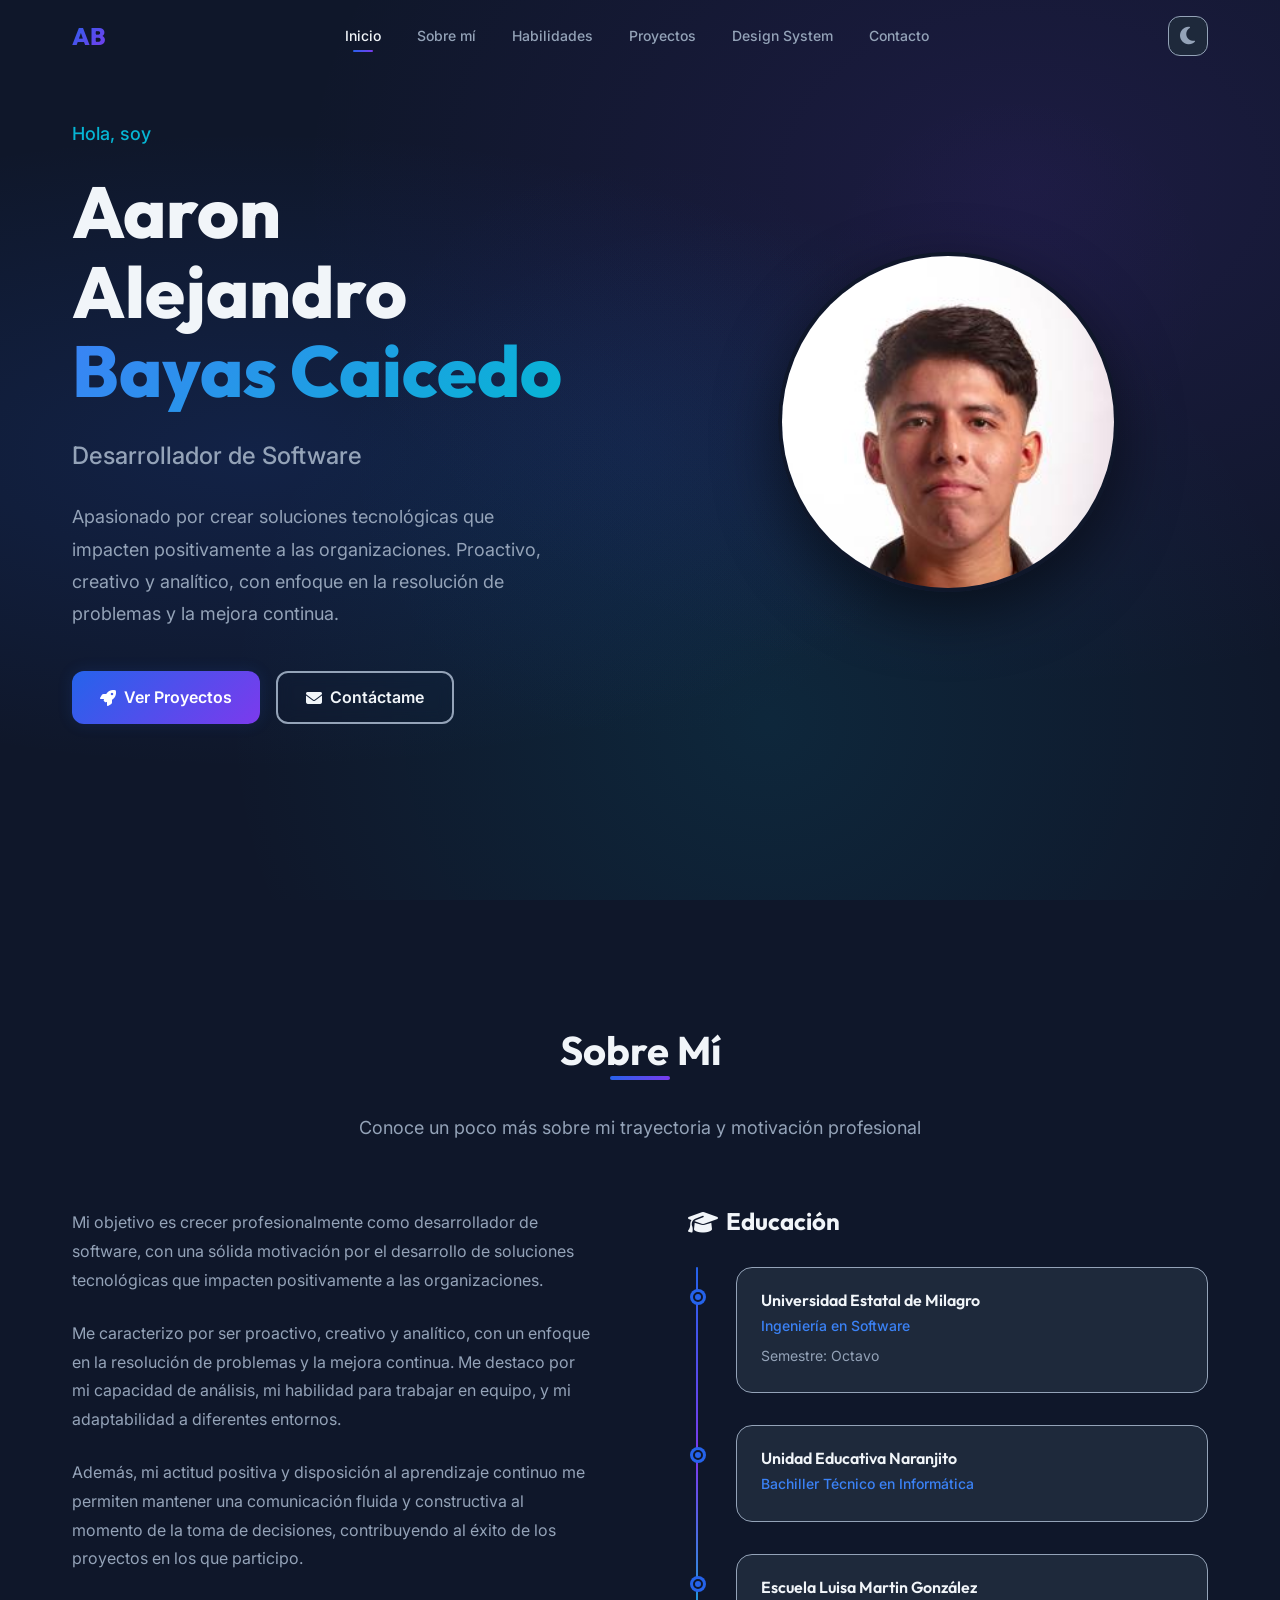
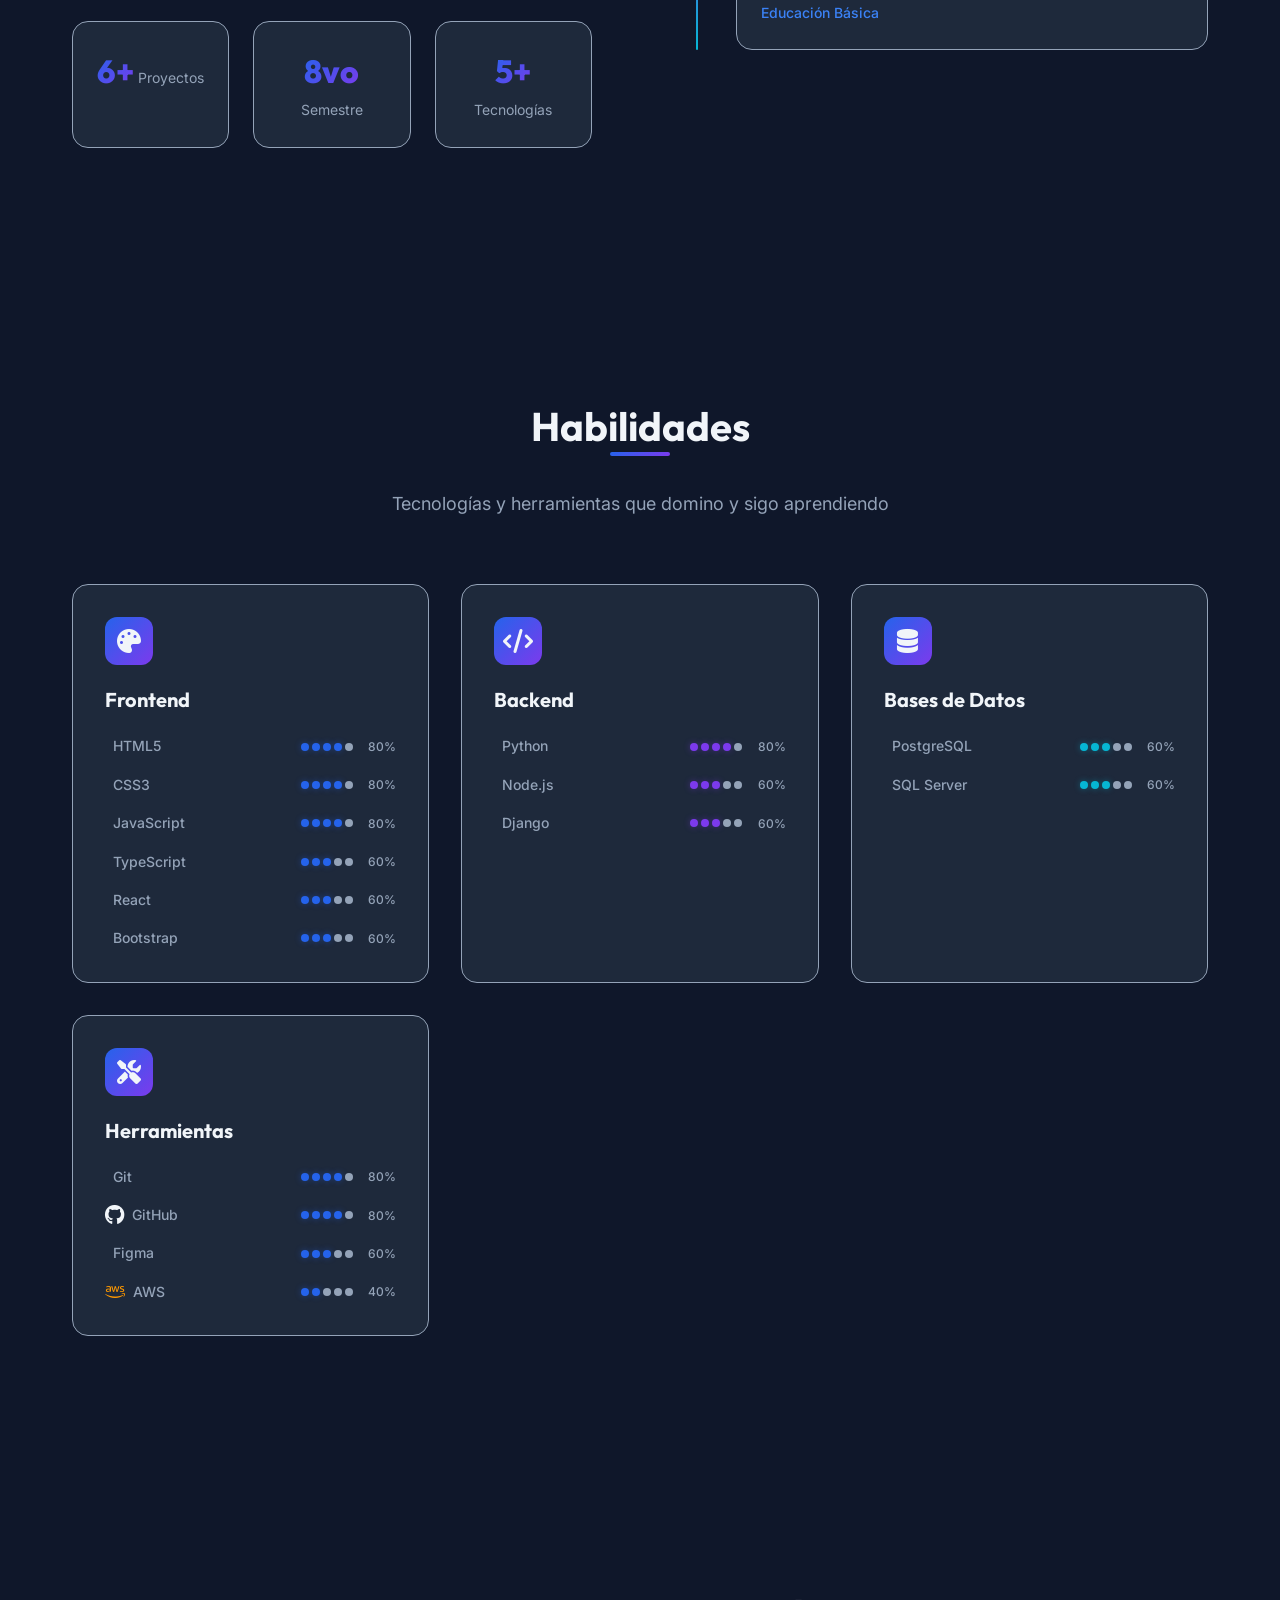
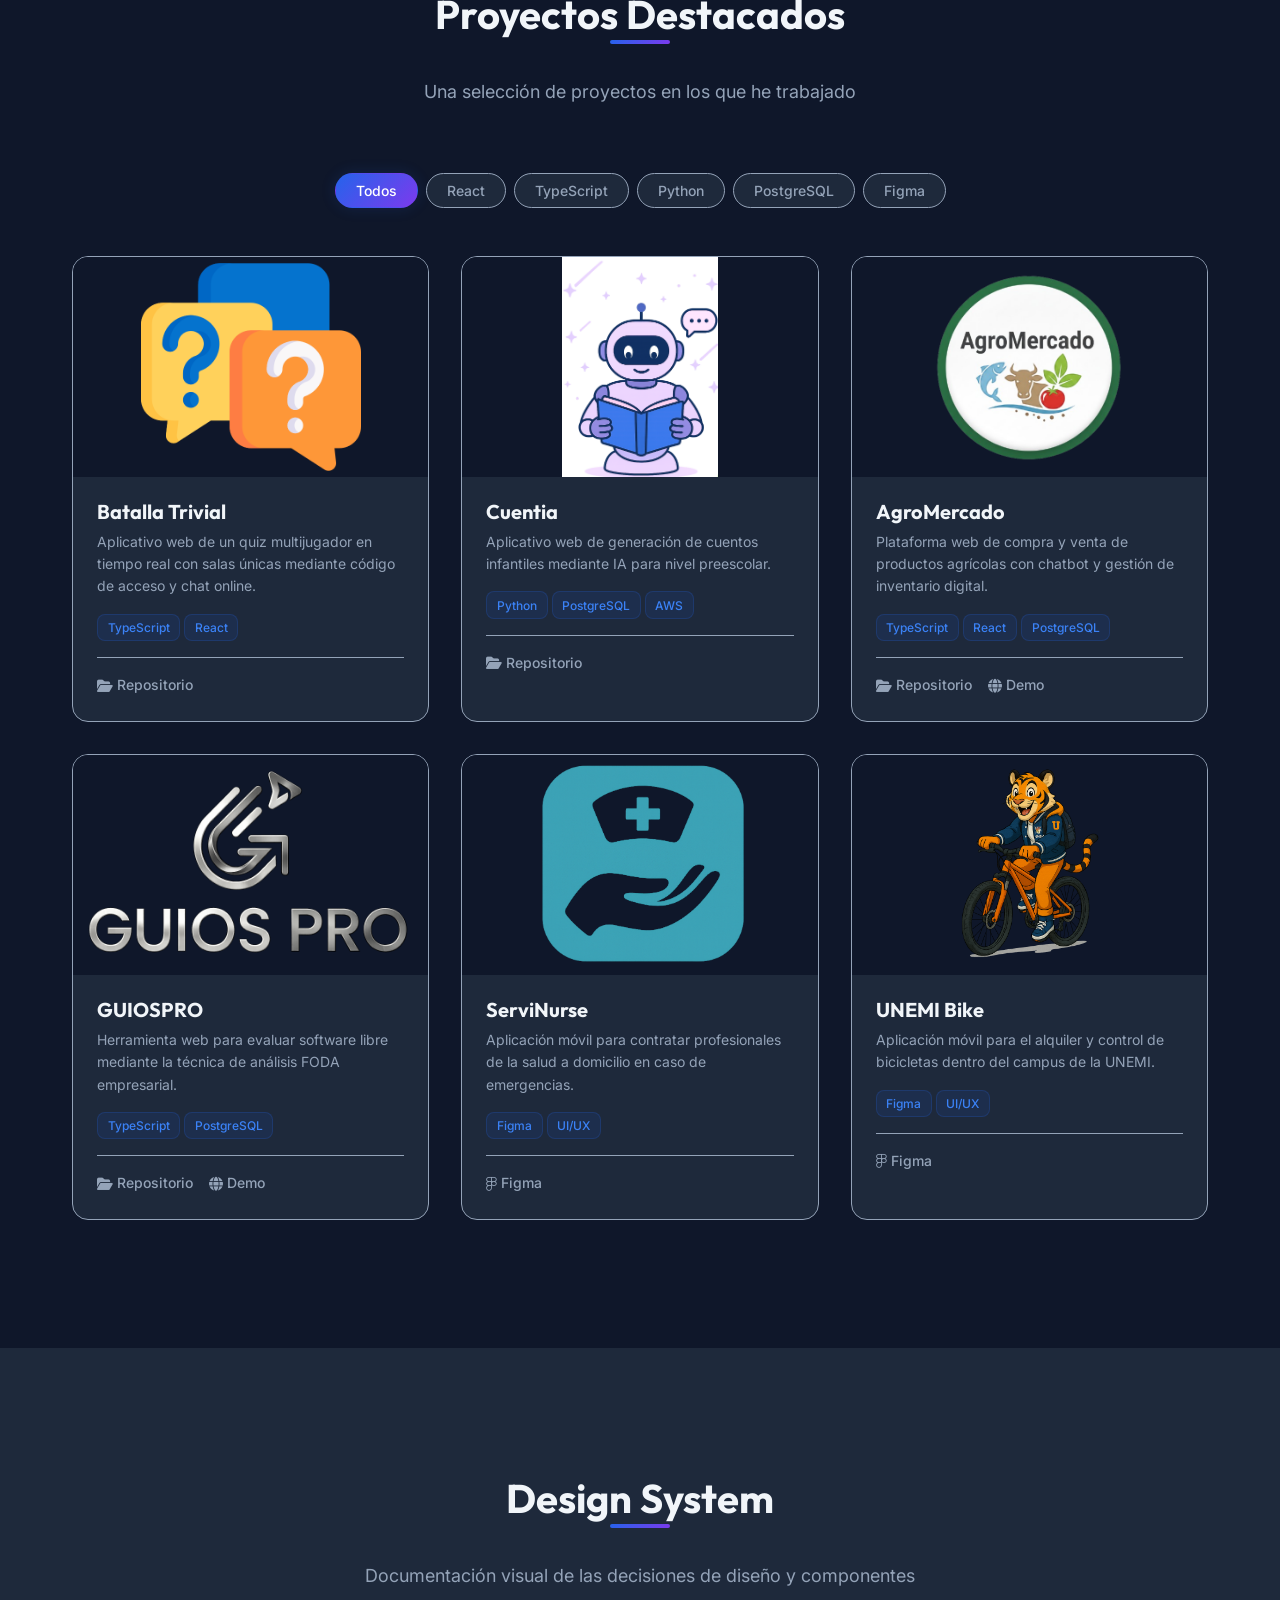
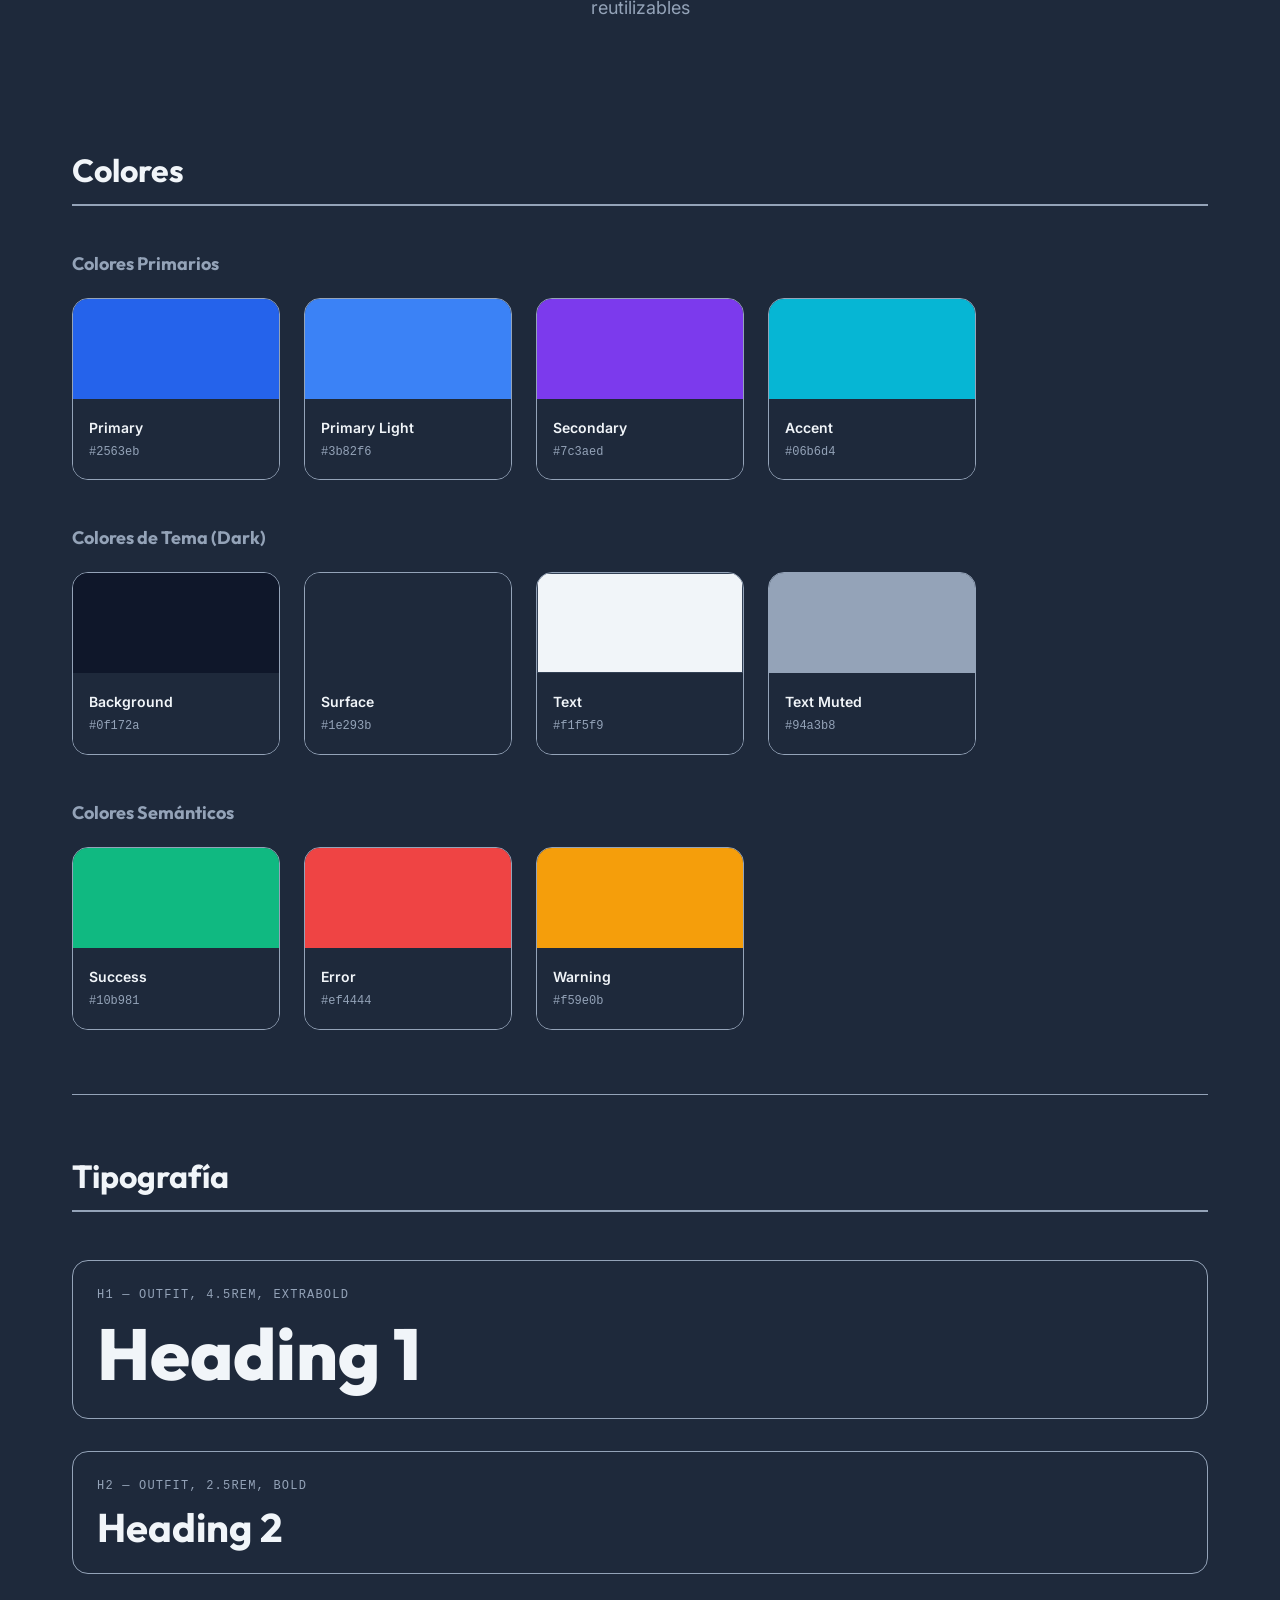
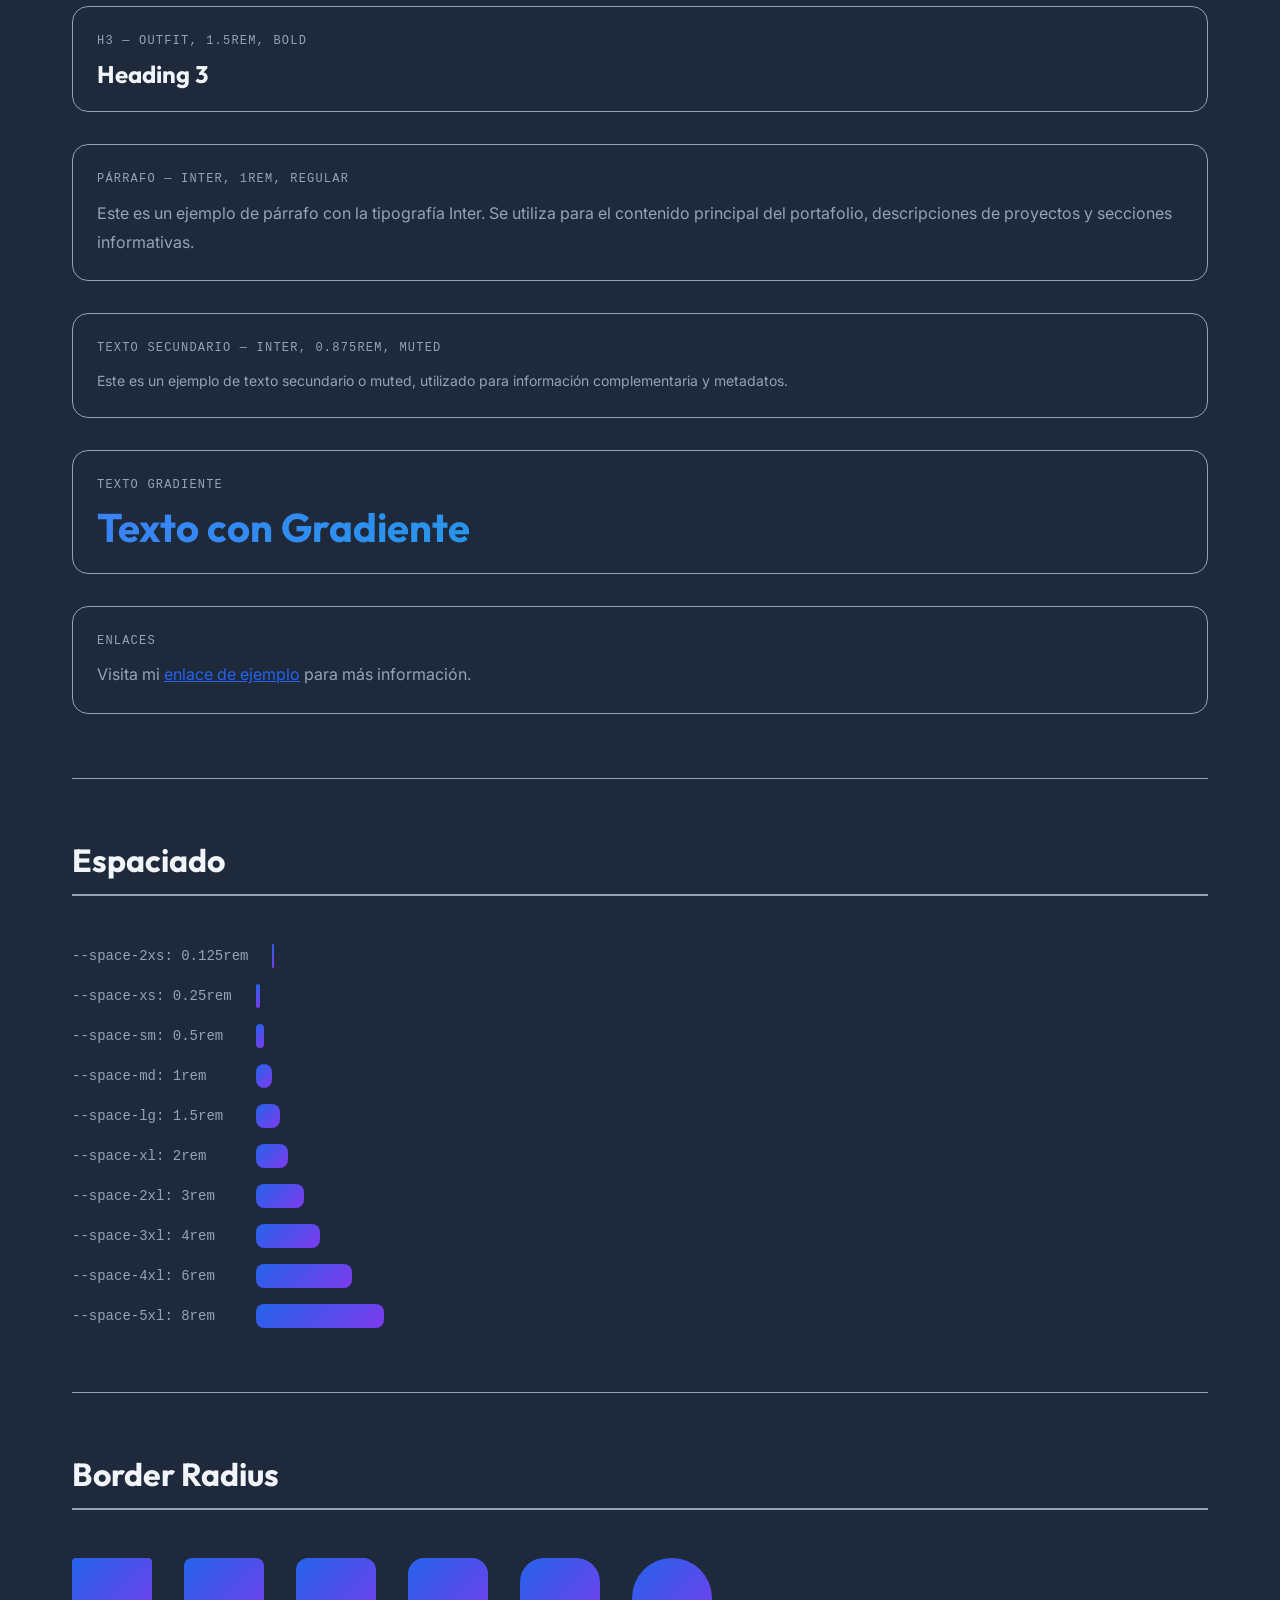
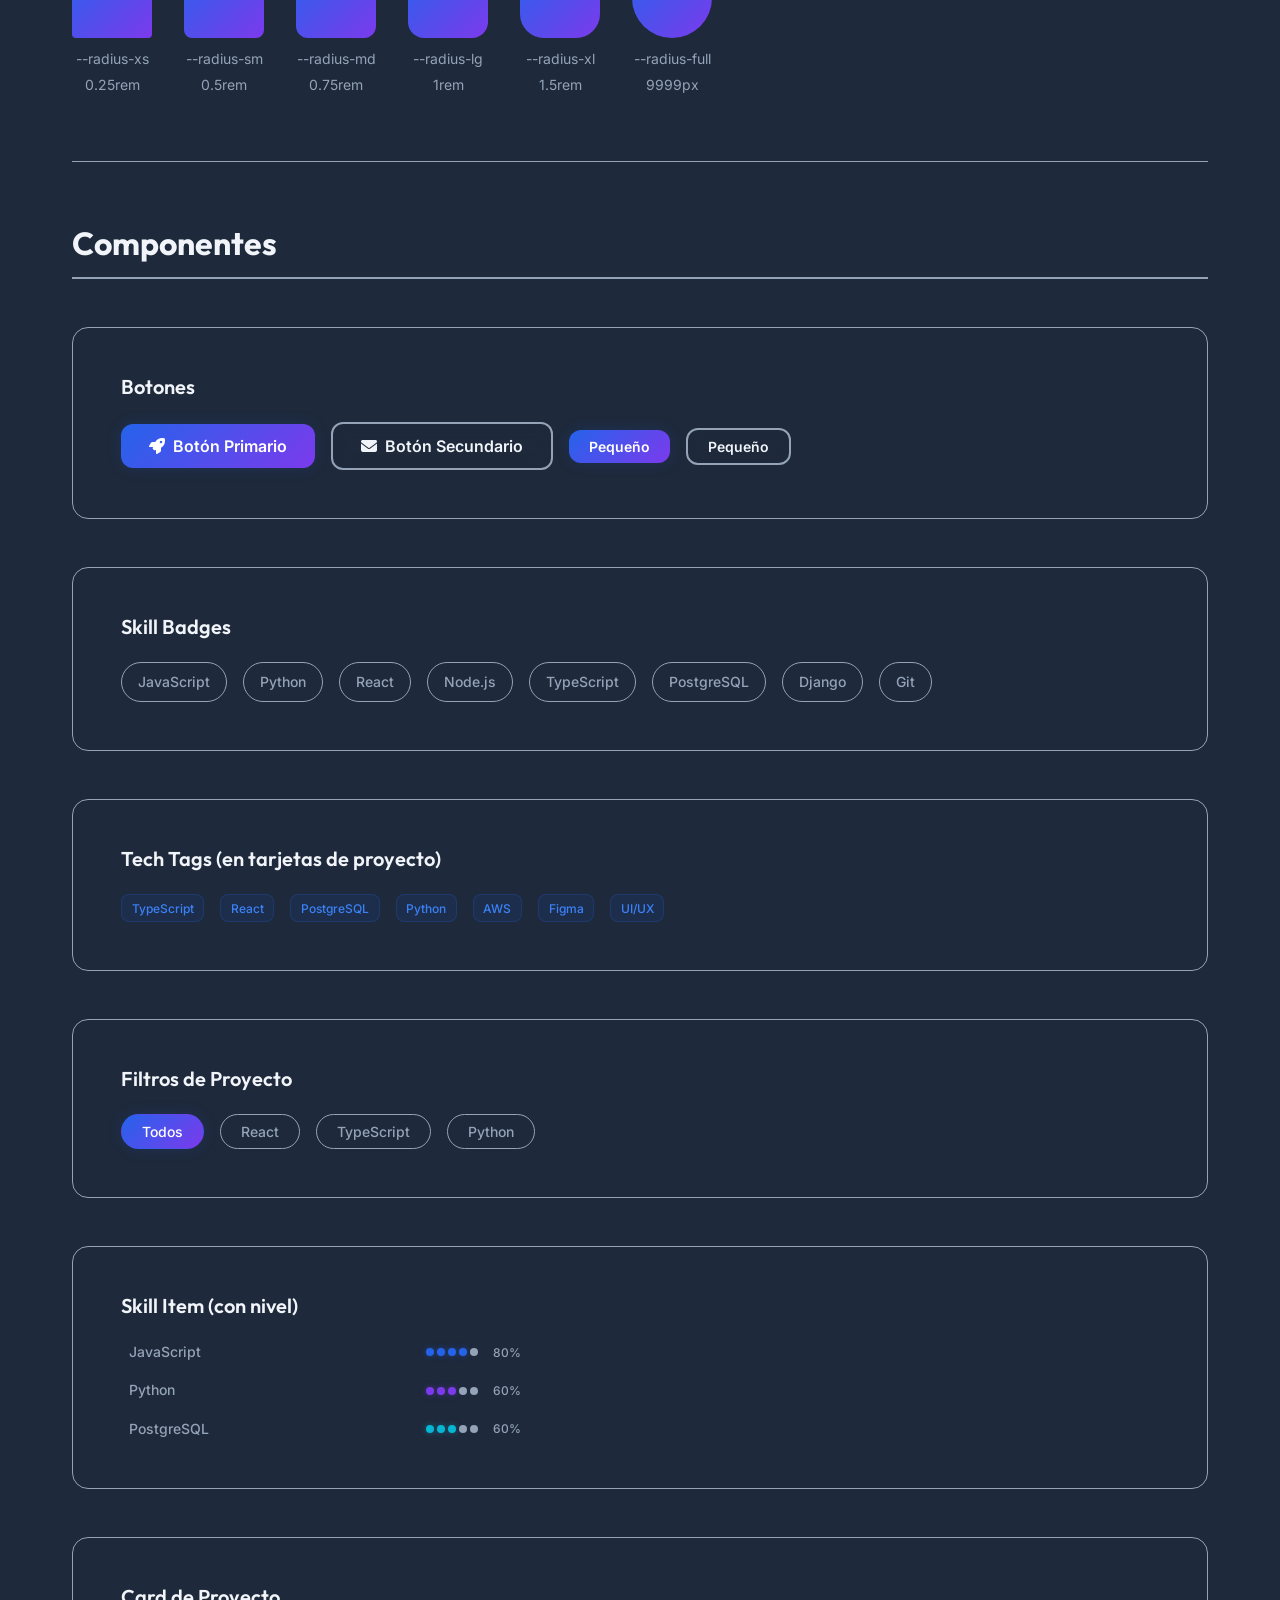
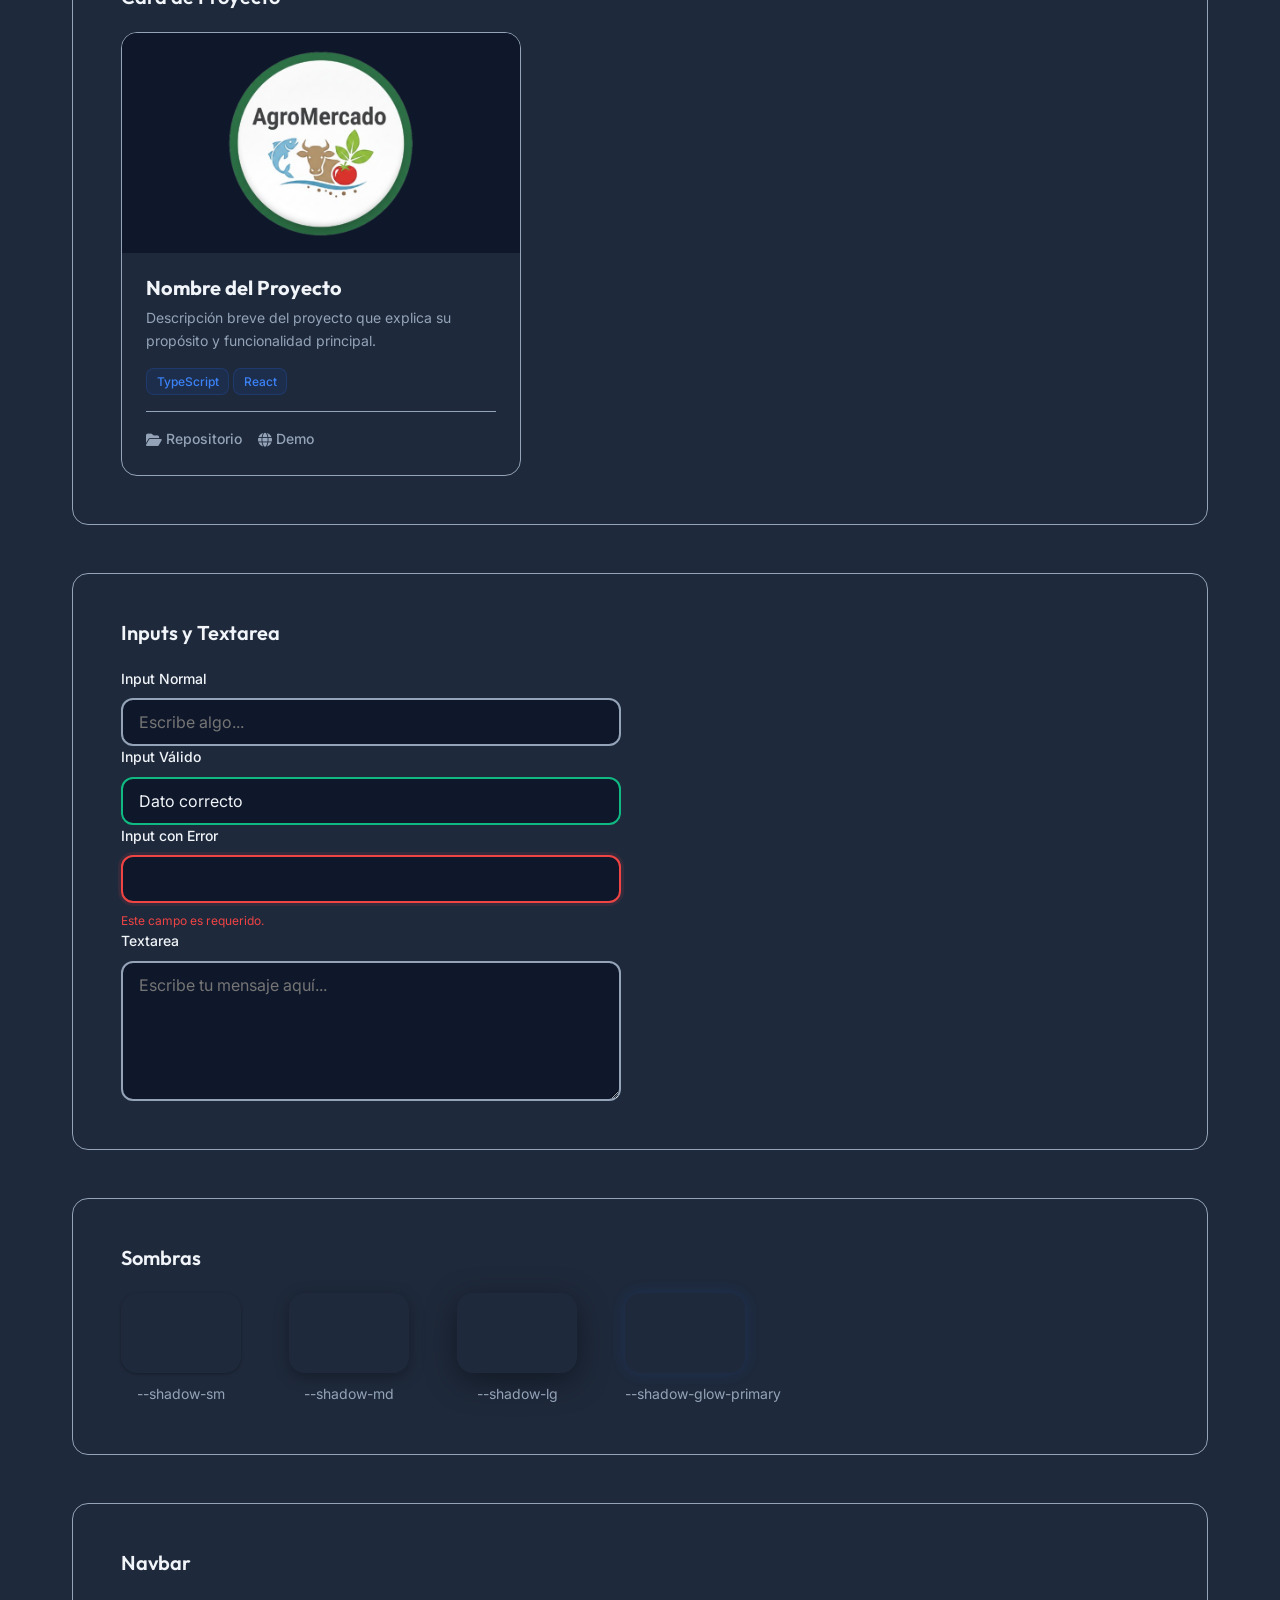
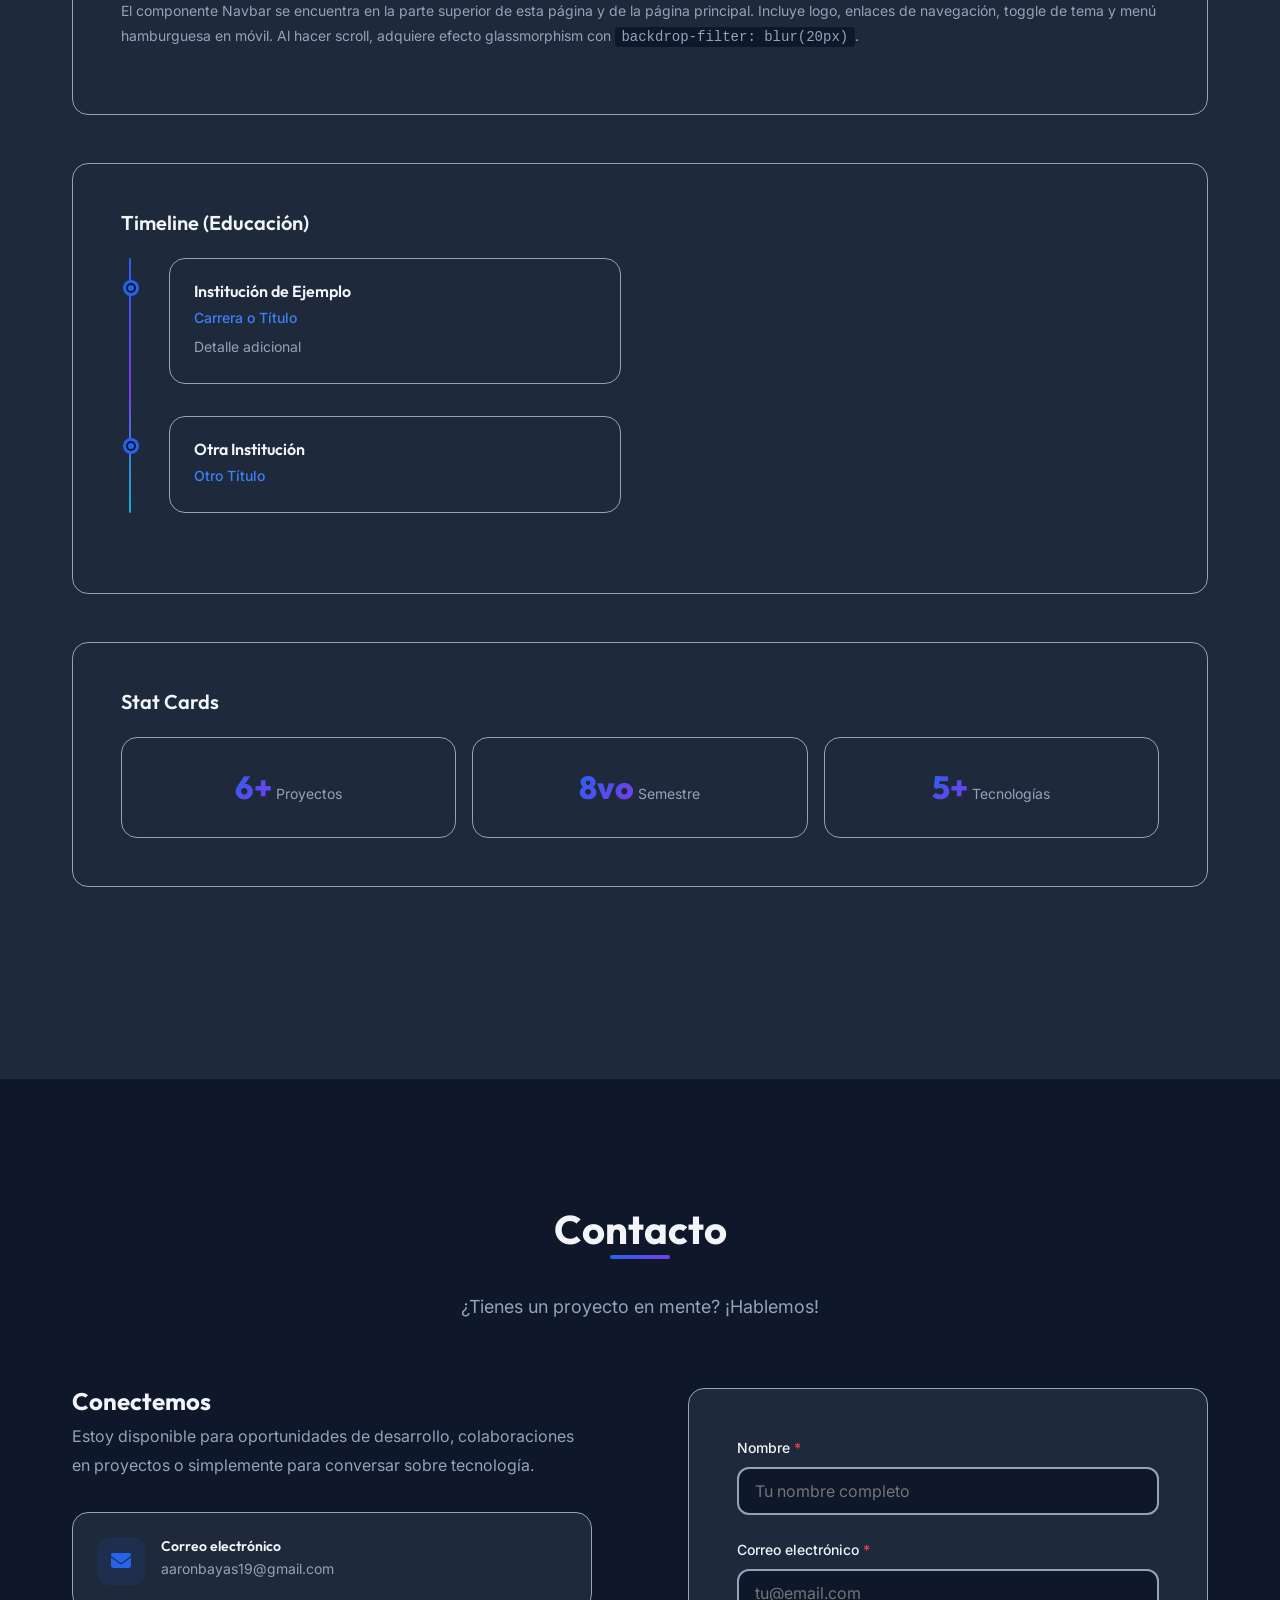
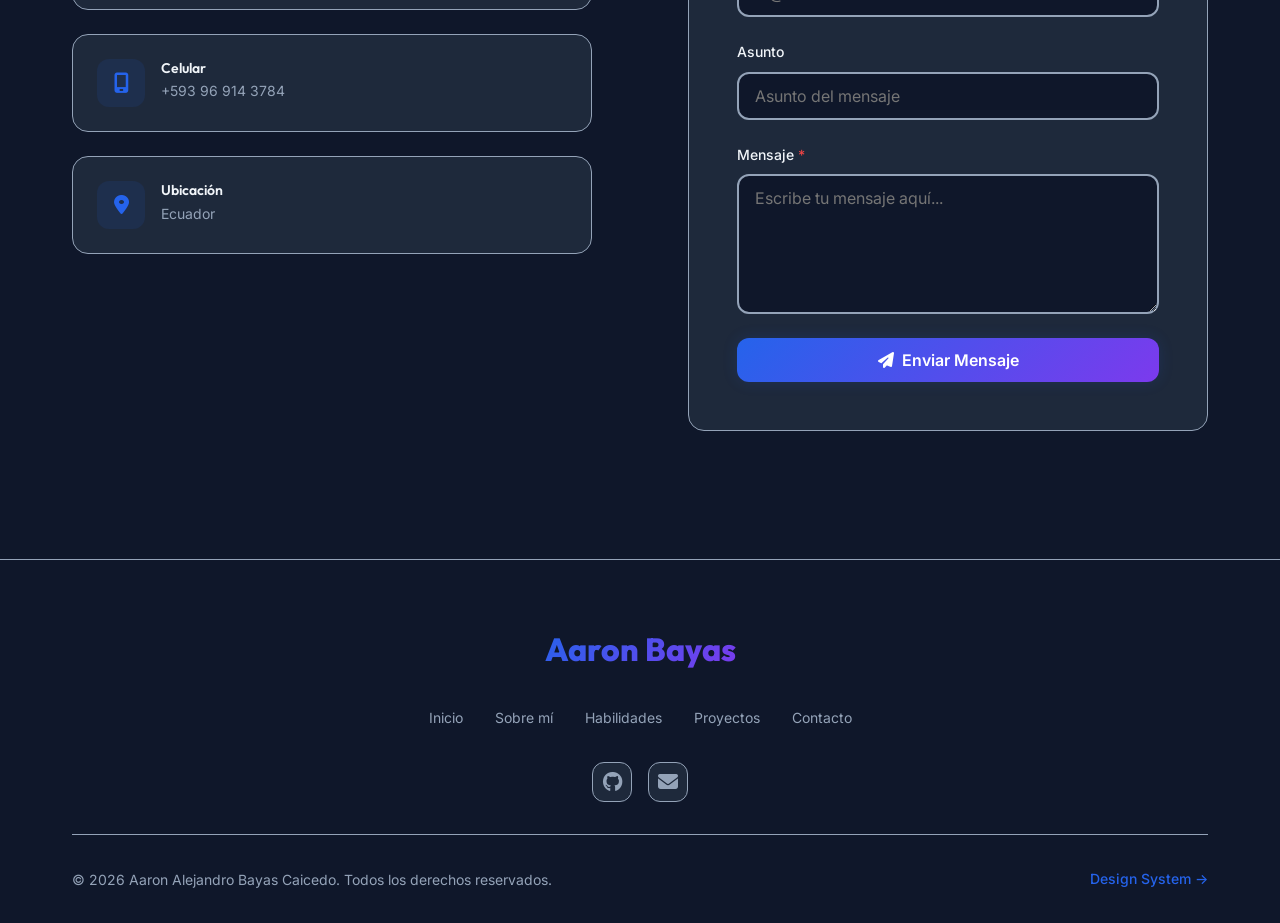
==== commit fb7a66d7: "feat: agregar porcentajes a las cartas de habilidades" ====
--- a/index.html
+++ b/index.html
@@ -190,12 +190,15 @@
                   <i class="devicon-html5-plain colored" style="font-size: 1.25rem;"></i>
                   <span class="skill-item__name">HTML5</span>
                 </div>
-                <div class="skill-item__level" aria-label="Nivel 4 de 5">
-                  <span class="skill-item__dot filled"></span>
-                  <span class="skill-item__dot filled"></span>
-                  <span class="skill-item__dot filled"></span>
-                  <span class="skill-item__dot filled"></span>
-                  <span class="skill-item__dot"></span>
+                <div class="skill-item__level-container">
+                  <div class="skill-item__level" aria-label="Nivel 4 de 5">
+                  <span class="skill-item__dot filled"></span>
+                  <span class="skill-item__dot filled"></span>
+                  <span class="skill-item__dot filled"></span>
+                  <span class="skill-item__dot filled"></span>
+                  <span class="skill-item__dot"></span>
+                </div>
+                  <span class="skill-item__percentage">80%</span>
                 </div>
               </li>
               <li class="skill-item">
@@ -203,12 +206,15 @@
                   <i class="devicon-css3-plain colored" style="font-size: 1.25rem;"></i>
                   <span class="skill-item__name">CSS3</span>
                 </div>
-                <div class="skill-item__level" aria-label="Nivel 4 de 5">
-                  <span class="skill-item__dot filled"></span>
-                  <span class="skill-item__dot filled"></span>
-                  <span class="skill-item__dot filled"></span>
-                  <span class="skill-item__dot filled"></span>
-                  <span class="skill-item__dot"></span>
+                <div class="skill-item__level-container">
+                  <div class="skill-item__level" aria-label="Nivel 4 de 5">
+                  <span class="skill-item__dot filled"></span>
+                  <span class="skill-item__dot filled"></span>
+                  <span class="skill-item__dot filled"></span>
+                  <span class="skill-item__dot filled"></span>
+                  <span class="skill-item__dot"></span>
+                </div>
+                  <span class="skill-item__percentage">80%</span>
                 </div>
               </li>
               <li class="skill-item">
@@ -216,12 +222,15 @@
                   <i class="devicon-javascript-plain colored" style="font-size: 1.25rem;"></i>
                   <span class="skill-item__name">JavaScript</span>
                 </div>
-                <div class="skill-item__level" aria-label="Nivel 4 de 5">
-                  <span class="skill-item__dot filled"></span>
-                  <span class="skill-item__dot filled"></span>
-                  <span class="skill-item__dot filled"></span>
-                  <span class="skill-item__dot filled"></span>
-                  <span class="skill-item__dot"></span>
+                <div class="skill-item__level-container">
+                  <div class="skill-item__level" aria-label="Nivel 4 de 5">
+                  <span class="skill-item__dot filled"></span>
+                  <span class="skill-item__dot filled"></span>
+                  <span class="skill-item__dot filled"></span>
+                  <span class="skill-item__dot filled"></span>
+                  <span class="skill-item__dot"></span>
+                </div>
+                  <span class="skill-item__percentage">80%</span>
                 </div>
               </li>
               <li class="skill-item">
@@ -229,12 +238,15 @@
                   <i class="devicon-typescript-plain colored" style="font-size: 1.25rem;"></i>
                   <span class="skill-item__name">TypeScript</span>
                 </div>
-                <div class="skill-item__level" aria-label="Nivel 3 de 5">
-                  <span class="skill-item__dot filled"></span>
-                  <span class="skill-item__dot filled"></span>
-                  <span class="skill-item__dot filled"></span>
-                  <span class="skill-item__dot"></span>
-                  <span class="skill-item__dot"></span>
+                <div class="skill-item__level-container">
+                  <div class="skill-item__level" aria-label="Nivel 3 de 5">
+                  <span class="skill-item__dot filled"></span>
+                  <span class="skill-item__dot filled"></span>
+                  <span class="skill-item__dot filled"></span>
+                  <span class="skill-item__dot"></span>
+                  <span class="skill-item__dot"></span>
+                </div>
+                  <span class="skill-item__percentage">60%</span>
                 </div>
               </li>
               <li class="skill-item">
@@ -242,12 +254,15 @@
                   <i class="devicon-react-original colored" style="font-size: 1.25rem;"></i>
                   <span class="skill-item__name">React</span>
                 </div>
-                <div class="skill-item__level" aria-label="Nivel 3 de 5">
-                  <span class="skill-item__dot filled"></span>
-                  <span class="skill-item__dot filled"></span>
-                  <span class="skill-item__dot filled"></span>
-                  <span class="skill-item__dot"></span>
-                  <span class="skill-item__dot"></span>
+                <div class="skill-item__level-container">
+                  <div class="skill-item__level" aria-label="Nivel 3 de 5">
+                  <span class="skill-item__dot filled"></span>
+                  <span class="skill-item__dot filled"></span>
+                  <span class="skill-item__dot filled"></span>
+                  <span class="skill-item__dot"></span>
+                  <span class="skill-item__dot"></span>
+                </div>
+                  <span class="skill-item__percentage">60%</span>
                 </div>
               </li>
               <li class="skill-item">
@@ -255,12 +270,15 @@
                   <i class="devicon-bootstrap-plain colored" style="font-size: 1.25rem;"></i>
                   <span class="skill-item__name">Bootstrap</span>
                 </div>
-                <div class="skill-item__level" aria-label="Nivel 3 de 5">
-                  <span class="skill-item__dot filled"></span>
-                  <span class="skill-item__dot filled"></span>
-                  <span class="skill-item__dot filled"></span>
-                  <span class="skill-item__dot"></span>
-                  <span class="skill-item__dot"></span>
+                <div class="skill-item__level-container">
+                  <div class="skill-item__level" aria-label="Nivel 3 de 5">
+                  <span class="skill-item__dot filled"></span>
+                  <span class="skill-item__dot filled"></span>
+                  <span class="skill-item__dot filled"></span>
+                  <span class="skill-item__dot"></span>
+                  <span class="skill-item__dot"></span>
+                </div>
+                  <span class="skill-item__percentage">60%</span>
                 </div>
               </li>
             </ul>
@@ -276,38 +294,47 @@
                   <i class="devicon-python-plain colored" style="font-size: 1.25rem;"></i>
                   <span class="skill-item__name">Python</span>
                 </div>
-                <div class="skill-item__level" aria-label="Nivel 4 de 5">
+                <div class="skill-item__level-container">
+                  <div class="skill-item__level" aria-label="Nivel 4 de 5">
                   <span class="skill-item__dot filled--secondary"></span>
                   <span class="skill-item__dot filled--secondary"></span>
                   <span class="skill-item__dot filled--secondary"></span>
                   <span class="skill-item__dot filled--secondary"></span>
                   <span class="skill-item__dot"></span>
                 </div>
+                  <span class="skill-item__percentage">80%</span>
+                </div>
               </li>
               <li class="skill-item">
                 <div class="skill-item__info">
                   <i class="devicon-nodejs-plain colored" style="font-size: 1.25rem;"></i>
                   <span class="skill-item__name">Node.js</span>
                 </div>
-                <div class="skill-item__level" aria-label="Nivel 3 de 5">
+                <div class="skill-item__level-container">
+                  <div class="skill-item__level" aria-label="Nivel 3 de 5">
                   <span class="skill-item__dot filled--secondary"></span>
                   <span class="skill-item__dot filled--secondary"></span>
                   <span class="skill-item__dot filled--secondary"></span>
                   <span class="skill-item__dot"></span>
                   <span class="skill-item__dot"></span>
                 </div>
+                  <span class="skill-item__percentage">60%</span>
+                </div>
               </li>
               <li class="skill-item">
                 <div class="skill-item__info">
                   <i class="devicon-django-plain colored" style="font-size: 1.25rem;"></i>
                   <span class="skill-item__name">Django</span>
                 </div>
-                <div class="skill-item__level" aria-label="Nivel 3 de 5">
+                <div class="skill-item__level-container">
+                  <div class="skill-item__level" aria-label="Nivel 3 de 5">
                   <span class="skill-item__dot filled--secondary"></span>
                   <span class="skill-item__dot filled--secondary"></span>
                   <span class="skill-item__dot filled--secondary"></span>
                   <span class="skill-item__dot"></span>
                   <span class="skill-item__dot"></span>
+                </div>
+                  <span class="skill-item__percentage">60%</span>
                 </div>
               </li>
             </ul>
@@ -323,25 +350,31 @@
                   <i class="devicon-postgresql-plain colored" style="font-size: 1.25rem;"></i>
                   <span class="skill-item__name">PostgreSQL</span>
                 </div>
-                <div class="skill-item__level" aria-label="Nivel 3 de 5">
+                <div class="skill-item__level-container">
+                  <div class="skill-item__level" aria-label="Nivel 3 de 5">
                   <span class="skill-item__dot filled--accent"></span>
                   <span class="skill-item__dot filled--accent"></span>
                   <span class="skill-item__dot filled--accent"></span>
                   <span class="skill-item__dot"></span>
                   <span class="skill-item__dot"></span>
                 </div>
+                  <span class="skill-item__percentage">60%</span>
+                </div>
               </li>
               <li class="skill-item">
                 <div class="skill-item__info">
                   <i class="devicon-microsoftsqlserver-plain colored" style="font-size: 1.25rem;"></i>
                   <span class="skill-item__name">SQL Server</span>
                 </div>
-                <div class="skill-item__level" aria-label="Nivel 3 de 5">
+                <div class="skill-item__level-container">
+                  <div class="skill-item__level" aria-label="Nivel 3 de 5">
                   <span class="skill-item__dot filled--accent"></span>
                   <span class="skill-item__dot filled--accent"></span>
                   <span class="skill-item__dot filled--accent"></span>
                   <span class="skill-item__dot"></span>
                   <span class="skill-item__dot"></span>
+                </div>
+                  <span class="skill-item__percentage">60%</span>
                 </div>
               </li>
             </ul>
@@ -357,12 +390,15 @@
                   <i class="devicon-git-plain colored" style="font-size: 1.25rem;"></i>
                   <span class="skill-item__name">Git</span>
                 </div>
-                <div class="skill-item__level" aria-label="Nivel 4 de 5">
-                  <span class="skill-item__dot filled"></span>
-                  <span class="skill-item__dot filled"></span>
-                  <span class="skill-item__dot filled"></span>
-                  <span class="skill-item__dot filled"></span>
-                  <span class="skill-item__dot"></span>
+                <div class="skill-item__level-container">
+                  <div class="skill-item__level" aria-label="Nivel 4 de 5">
+                  <span class="skill-item__dot filled"></span>
+                  <span class="skill-item__dot filled"></span>
+                  <span class="skill-item__dot filled"></span>
+                  <span class="skill-item__dot filled"></span>
+                  <span class="skill-item__dot"></span>
+                </div>
+                  <span class="skill-item__percentage">80%</span>
                 </div>
               </li>
               <li class="skill-item">
@@ -370,12 +406,15 @@
                   <i class="fa-brands fa-github" style="font-size: 1.25rem;"></i>
                   <span class="skill-item__name">GitHub</span>
                 </div>
-                <div class="skill-item__level" aria-label="Nivel 4 de 5">
-                  <span class="skill-item__dot filled"></span>
-                  <span class="skill-item__dot filled"></span>
-                  <span class="skill-item__dot filled"></span>
-                  <span class="skill-item__dot filled"></span>
-                  <span class="skill-item__dot"></span>
+                <div class="skill-item__level-container">
+                  <div class="skill-item__level" aria-label="Nivel 4 de 5">
+                  <span class="skill-item__dot filled"></span>
+                  <span class="skill-item__dot filled"></span>
+                  <span class="skill-item__dot filled"></span>
+                  <span class="skill-item__dot filled"></span>
+                  <span class="skill-item__dot"></span>
+                </div>
+                  <span class="skill-item__percentage">80%</span>
                 </div>
               </li>
               <li class="skill-item">
@@ -383,12 +422,15 @@
                   <i class="devicon-figma-plain colored" style="font-size: 1.25rem;"></i>
                   <span class="skill-item__name">Figma</span>
                 </div>
-                <div class="skill-item__level" aria-label="Nivel 3 de 5">
-                  <span class="skill-item__dot filled"></span>
-                  <span class="skill-item__dot filled"></span>
-                  <span class="skill-item__dot filled"></span>
-                  <span class="skill-item__dot"></span>
-                  <span class="skill-item__dot"></span>
+                <div class="skill-item__level-container">
+                  <div class="skill-item__level" aria-label="Nivel 3 de 5">
+                  <span class="skill-item__dot filled"></span>
+                  <span class="skill-item__dot filled"></span>
+                  <span class="skill-item__dot filled"></span>
+                  <span class="skill-item__dot"></span>
+                  <span class="skill-item__dot"></span>
+                </div>
+                  <span class="skill-item__percentage">60%</span>
                 </div>
               </li>
               <li class="skill-item">
@@ -396,12 +438,15 @@
                   <i class="fa-brands fa-aws" style="color: #FF9900;" style="font-size: 1.25rem;"></i>
                   <span class="skill-item__name">AWS</span>
                 </div>
-                <div class="skill-item__level" aria-label="Nivel 2 de 5">
-                  <span class="skill-item__dot filled"></span>
-                  <span class="skill-item__dot filled"></span>
-                  <span class="skill-item__dot"></span>
-                  <span class="skill-item__dot"></span>
-                  <span class="skill-item__dot"></span>
+                <div class="skill-item__level-container">
+                  <div class="skill-item__level" aria-label="Nivel 2 de 5">
+                  <span class="skill-item__dot filled"></span>
+                  <span class="skill-item__dot filled"></span>
+                  <span class="skill-item__dot"></span>
+                  <span class="skill-item__dot"></span>
+                  <span class="skill-item__dot"></span>
+                </div>
+                  <span class="skill-item__percentage">40%</span>
                 </div>
               </li>
             </ul>
@@ -942,39 +987,48 @@
                       <i class="devicon-javascript-plain colored" style="font-size: 1.25rem;"></i>
                       <span class="skill-item__name">JavaScript</span>
                     </div>
-                    <div class="skill-item__level" aria-label="Nivel 4 de 5">
+                    <div class="skill-item__level-container">
+                  <div class="skill-item__level" aria-label="Nivel 4 de 5">
                       <span class="skill-item__dot filled"></span>
                       <span class="skill-item__dot filled"></span>
                       <span class="skill-item__dot filled"></span>
                       <span class="skill-item__dot filled"></span>
                       <span class="skill-item__dot"></span>
                     </div>
+                  <span class="skill-item__percentage">80%</span>
+                </div>
                   </div>
                   <div class="skill-item">
                     <div class="skill-item__info">
                       <i class="devicon-python-plain colored" style="font-size: 1.25rem;"></i>
                       <span class="skill-item__name">Python</span>
                     </div>
-                    <div class="skill-item__level" aria-label="Nivel 3 de 5">
+                    <div class="skill-item__level-container">
+                  <div class="skill-item__level" aria-label="Nivel 3 de 5">
                       <span class="skill-item__dot filled--secondary"></span>
                       <span class="skill-item__dot filled--secondary"></span>
                       <span class="skill-item__dot filled--secondary"></span>
                       <span class="skill-item__dot"></span>
                       <span class="skill-item__dot"></span>
                     </div>
+                  <span class="skill-item__percentage">60%</span>
+                </div>
                   </div>
                   <div class="skill-item">
                     <div class="skill-item__info">
                       <i class="devicon-postgresql-plain colored" style="font-size: 1.25rem;"></i>
                       <span class="skill-item__name">PostgreSQL</span>
                     </div>
-                    <div class="skill-item__level" aria-label="Nivel 3 de 5">
+                    <div class="skill-item__level-container">
+                  <div class="skill-item__level" aria-label="Nivel 3 de 5">
                       <span class="skill-item__dot filled--accent"></span>
                       <span class="skill-item__dot filled--accent"></span>
                       <span class="skill-item__dot filled--accent"></span>
                       <span class="skill-item__dot"></span>
                       <span class="skill-item__dot"></span>
                     </div>
+                  <span class="skill-item__percentage">60%</span>
+                </div>
                   </div>
                 </div>
               </div>
--- a/css/styles.css
+++ b/css/styles.css
@@ -18,7 +18,13 @@
   scroll-behavior: smooth;
   scroll-padding-top: 5rem;
   font-size: 100%;
+}
+
+html,
+body {
   overflow-x: hidden;
+  width: 100%;
+  position: relative;
 }
 
 body {
@@ -69,15 +75,15 @@
   /* === Colors — 3 Primary Colors === */
   --color-primary: #2563eb;
   --color-primary-light: #3b82f6;
-    --color-secondary: #7c3aed;
-      --color-accent: #06b6d4;
-    
+  --color-secondary: #7c3aed;
+  --color-accent: #06b6d4;
+
   /* === Theme Colors (Dark Default) === */
   --color-bg: #0f172a;
-    --color-surface: #1e293b;
-        --color-text: #f1f5f9;
+  --color-surface: #1e293b;
+  --color-text: #f1f5f9;
   --color-text-muted: #94a3b8;
-    --color-success: #10b981;
+  --color-success: #10b981;
   --color-error: #ef4444;
   --color-warning: #f59e0b;
 
@@ -158,10 +164,10 @@
 /* === Light Theme Override === */
 .light-theme {
   --color-bg: #ffffff;
-    --color-surface: #f1f5f9;
-        --color-text: #0f172a;
+  --color-surface: #f1f5f9;
+  --color-text: #0f172a;
   --color-text-muted: #64748b;
-    --gradient-hero: radial-gradient(ellipse at 20% 50%, rgba(37, 99, 235, 0.08) 0%, transparent 50%),
+  --gradient-hero: radial-gradient(ellipse at 20% 50%, rgba(37, 99, 235, 0.08) 0%, transparent 50%),
     radial-gradient(ellipse at 80% 20%, rgba(124, 58, 237, 0.06) 0%, transparent 50%),
     radial-gradient(ellipse at 60% 80%, rgba(6, 182, 212, 0.05) 0%, transparent 50%),
     var(--color-bg);
@@ -567,7 +573,7 @@
 
 .hero__greeting::before {
   content: '';
-  display: inline-block;
+  display: none !important;
   width: 30px;
   height: 2px;
   background: var(--color-accent);
@@ -829,9 +835,23 @@
   color: var(--color-text-muted);
 }
 
+.skill-item__level-container {
+  display: flex;
+  align-items: center;
+  gap: var(--space-sm);
+}
+
 .skill-item__level {
   display: flex;
   gap: 3px;
+}
+
+.skill-item__percentage {
+  font-size: var(--fs-xs);
+  color: var(--color-text-muted);
+  font-weight: var(--fw-medium);
+  min-width: 2.2rem;
+  text-align: right;
 }
 
 .skill-item__dot {
@@ -946,7 +966,7 @@
 .project-card__image {
   width: 100%;
   height: 100%;
-  object-fit: cover;
+  object-fit: contain;
   transition: transform var(--transition-slow);
 }
 
@@ -1364,7 +1384,7 @@
 .modal__image {
   width: 100%;
   height: 250px;
-  object-fit: cover;
+  object-fit: contain;
   border-radius: var(--radius-xl) var(--radius-xl) 0 0;
 }
 
@@ -1471,6 +1491,7 @@
     opacity: 0;
     transform: translateY(30px);
   }
+
   to {
     opacity: 1;
     transform: translateY(0);
@@ -1482,6 +1503,7 @@
     opacity: 0;
     transform: translateX(-30px);
   }
+
   to {
     opacity: 1;
     transform: translateX(0);
@@ -1493,6 +1515,7 @@
     opacity: 0;
     transform: scale(0.9);
   }
+
   to {
     opacity: 1;
     transform: scale(1);
@@ -1753,8 +1776,14 @@
     padding: var(--space-lg);
   }
 
-  .projects__grid {
-    grid-template-columns: repeat(auto-fill, minmax(300px, 1fr));
+  .projects__grid,
+  .skills__categories {
+    grid-template-columns: 1fr;
+  }
+
+  .reveal-left,
+  .reveal-right {
+    transform: translateY(30px);
   }
 }
 
@@ -1787,7 +1816,8 @@
   .nav-menu {
     position: fixed;
     top: 0;
-    right: -100%;
+    right: 0;
+    transform: translateX(100%);
     width: 280px;
     height: 100vh;
     background: var(--color-surface);
@@ -1795,17 +1825,22 @@
     align-items: flex-start;
     padding: calc(var(--nav-height) + var(--space-xl)) var(--space-xl) var(--space-xl);
     gap: var(--space-xs);
-    transition: right var(--transition-base);
+    transition: transform var(--transition-base);
     border-left: 1px solid var(--color-text-muted);
     box-shadow: var(--shadow-xl);
     z-index: 999;
   }
 
   .nav-menu.active {
-    right: 0;
+    transform: translateX(0);
+  }
+
+  .nav-menu li {
+    width: 100%;
   }
 
   .nav-link {
+    display: block;
     width: 100%;
     padding: var(--space-md);
     font-size: var(--fs-base);
@@ -1898,6 +1933,7 @@
    17. ACCESSIBILITY
    =========================== */
 @media (prefers-reduced-motion: reduce) {
+
   *,
   *::before,
   *::after {
@@ -1934,4 +1970,4 @@
   overflow: hidden;
   clip: rect(0, 0, 0, 0);
   border: 0;
-}
+}
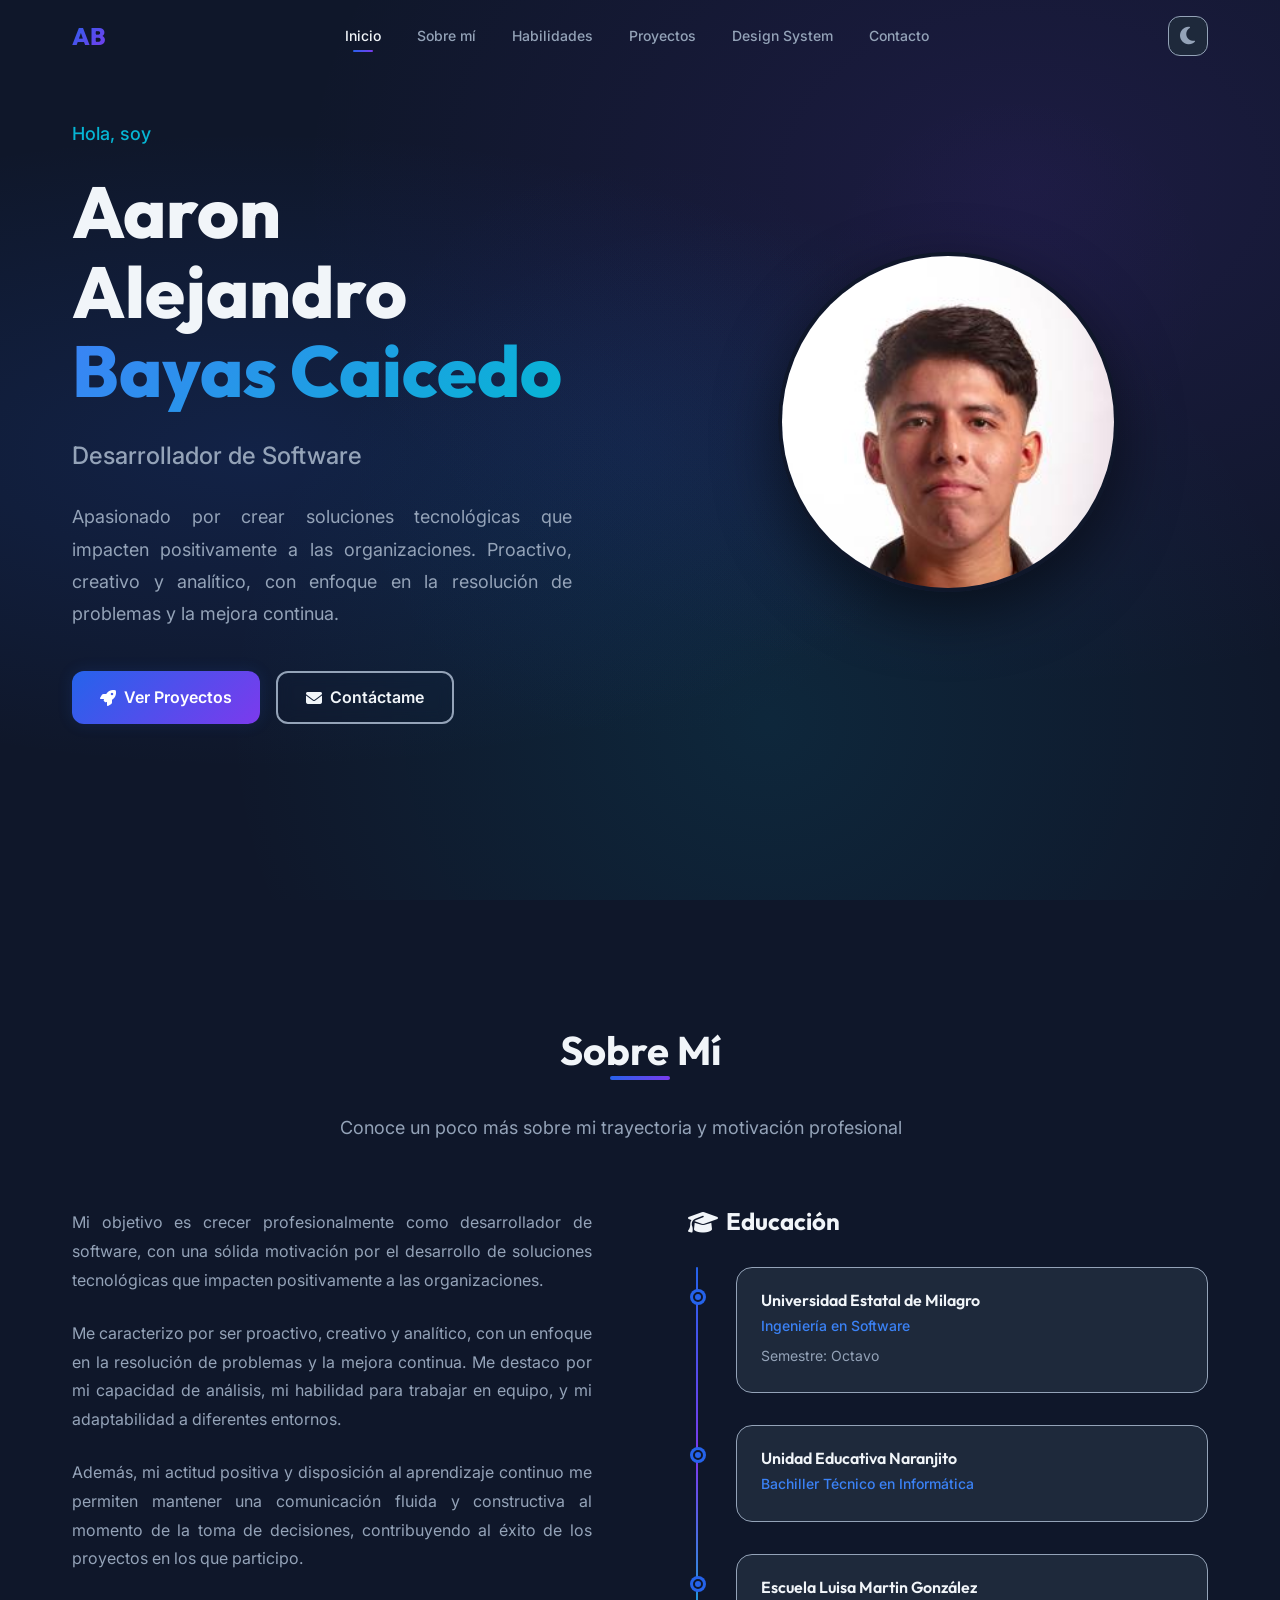
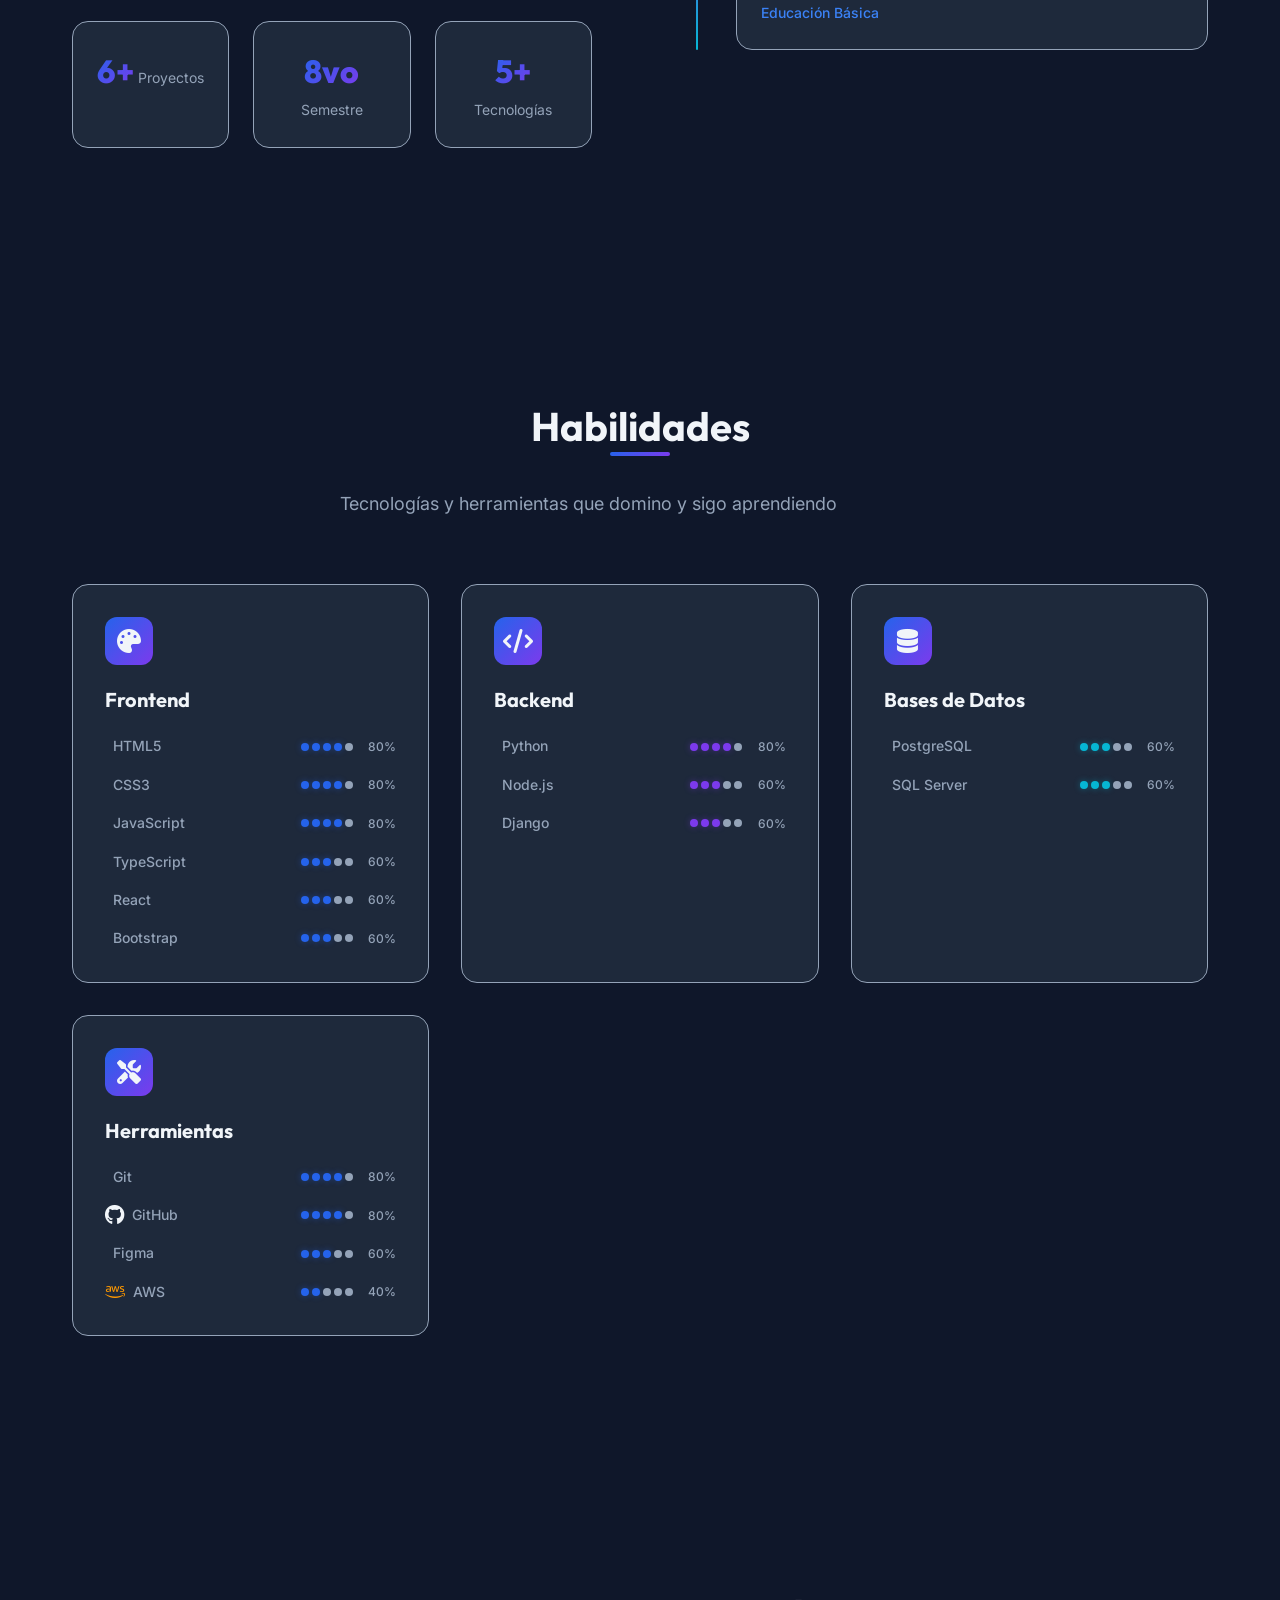
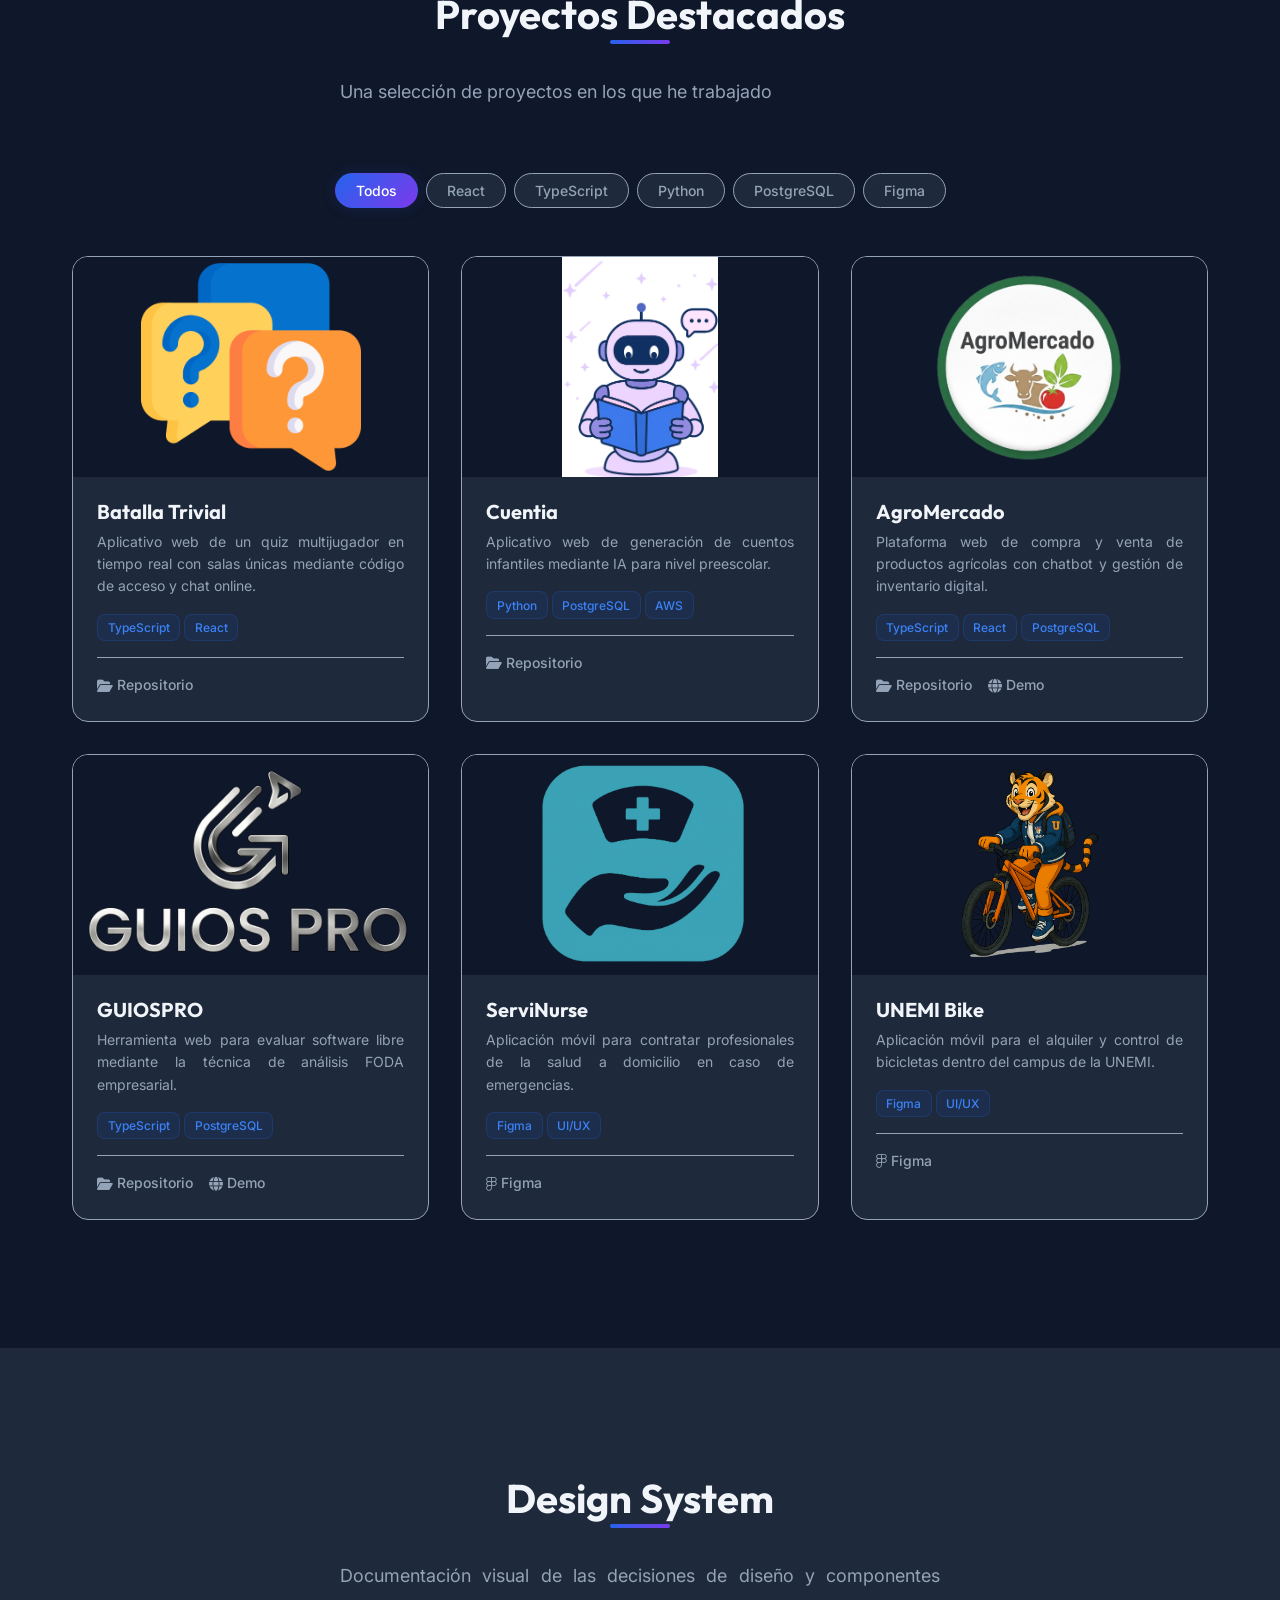
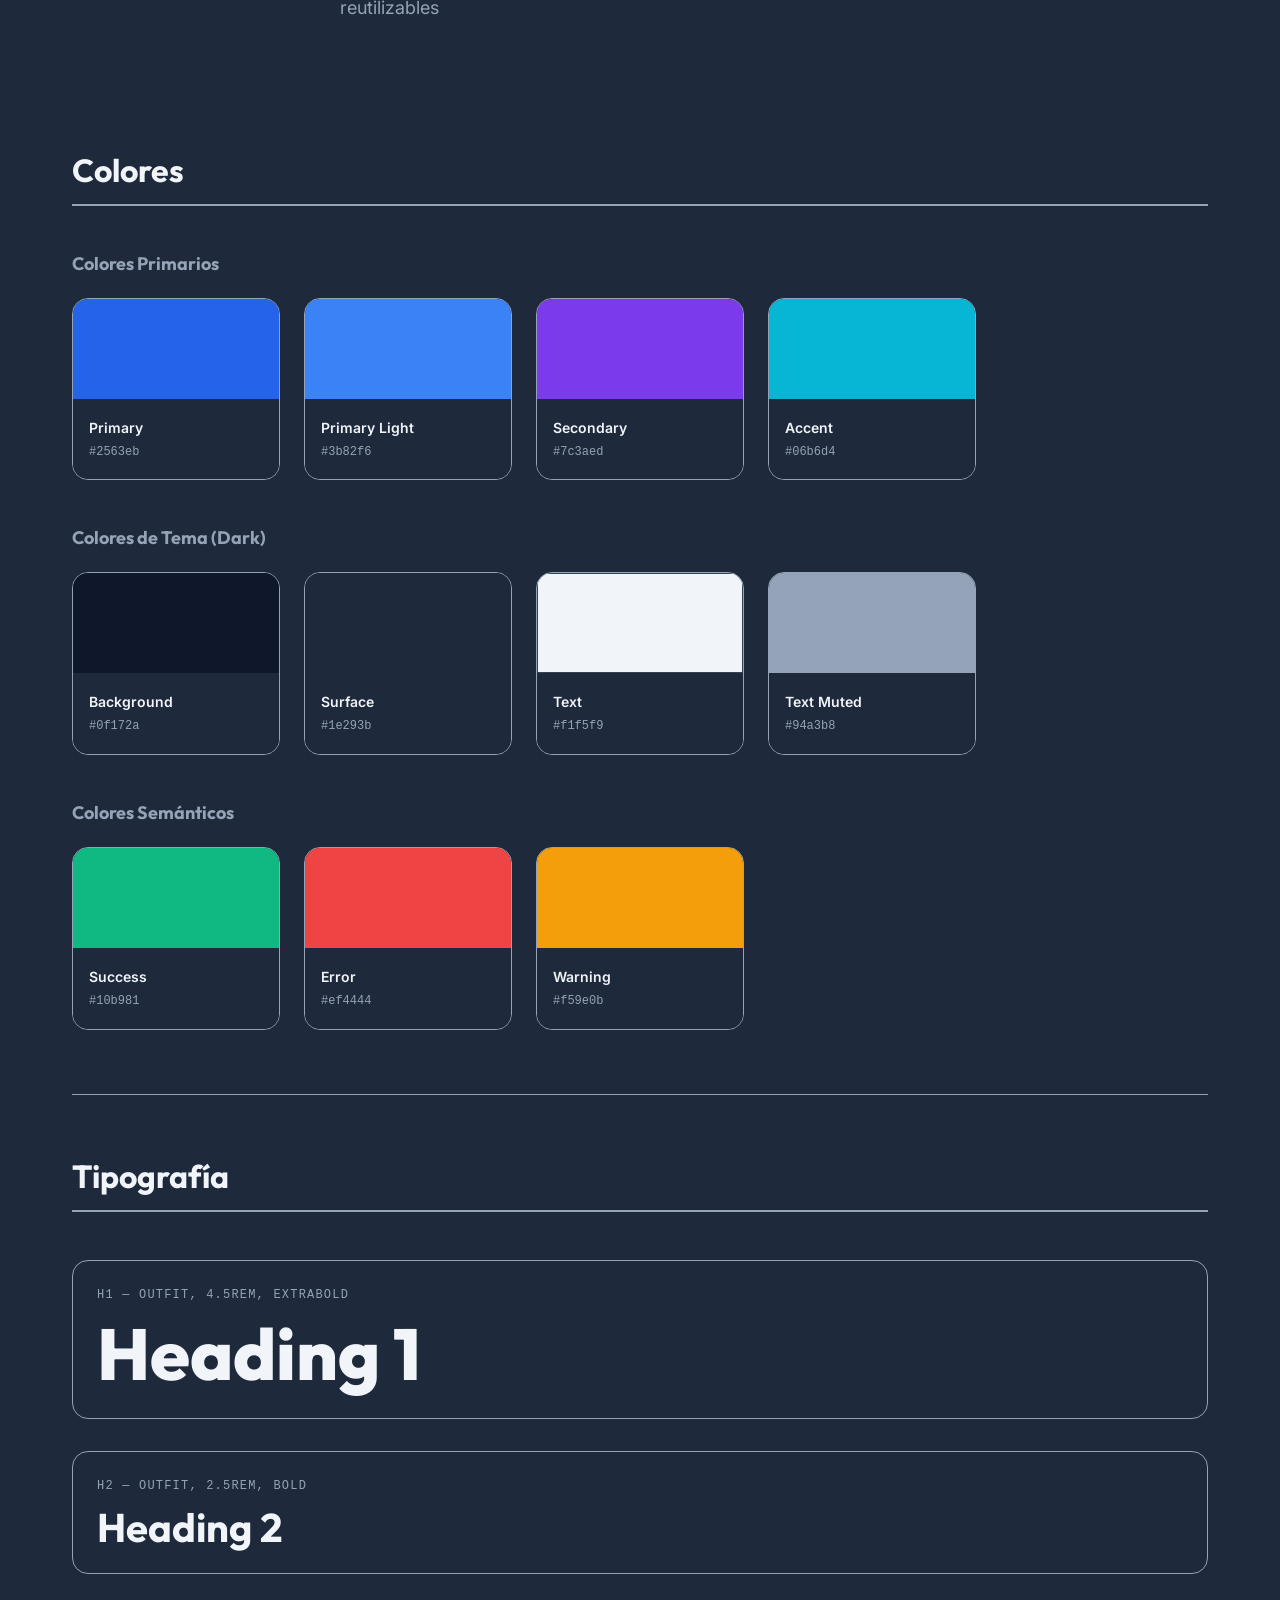
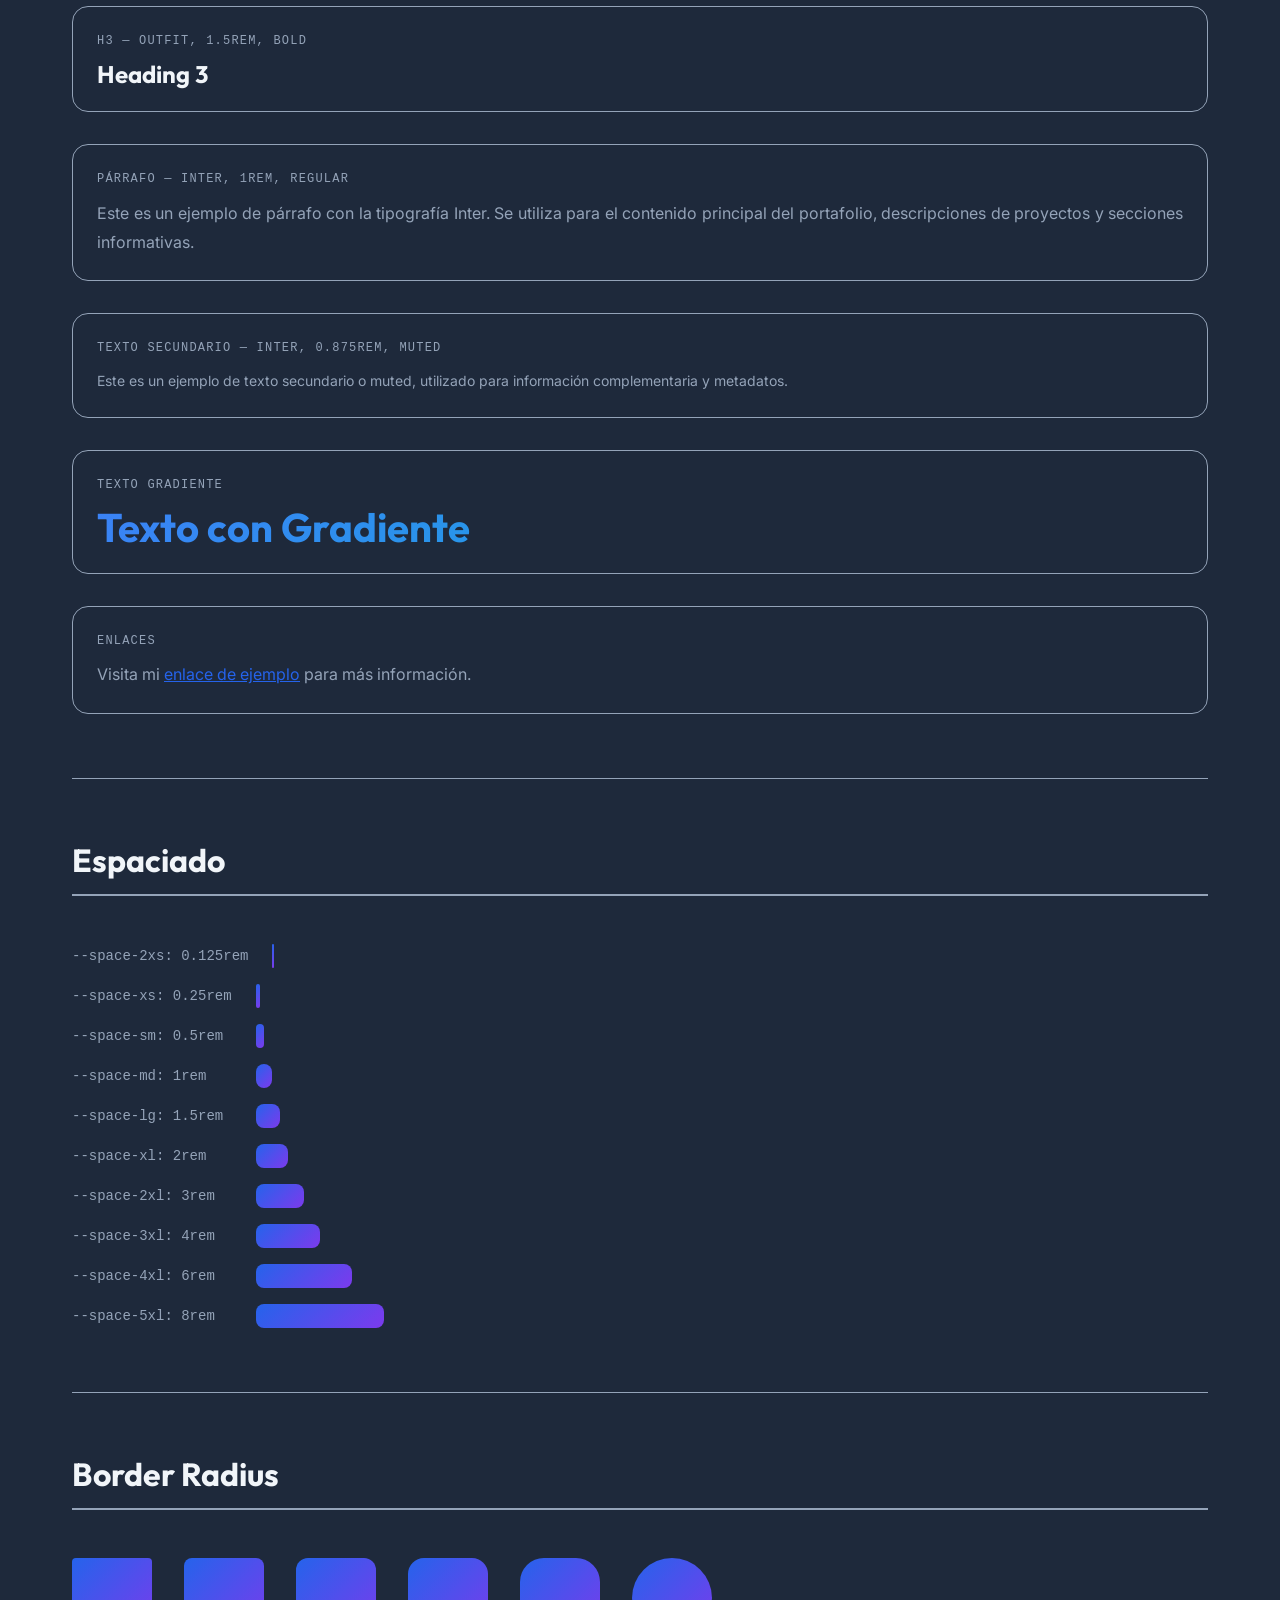
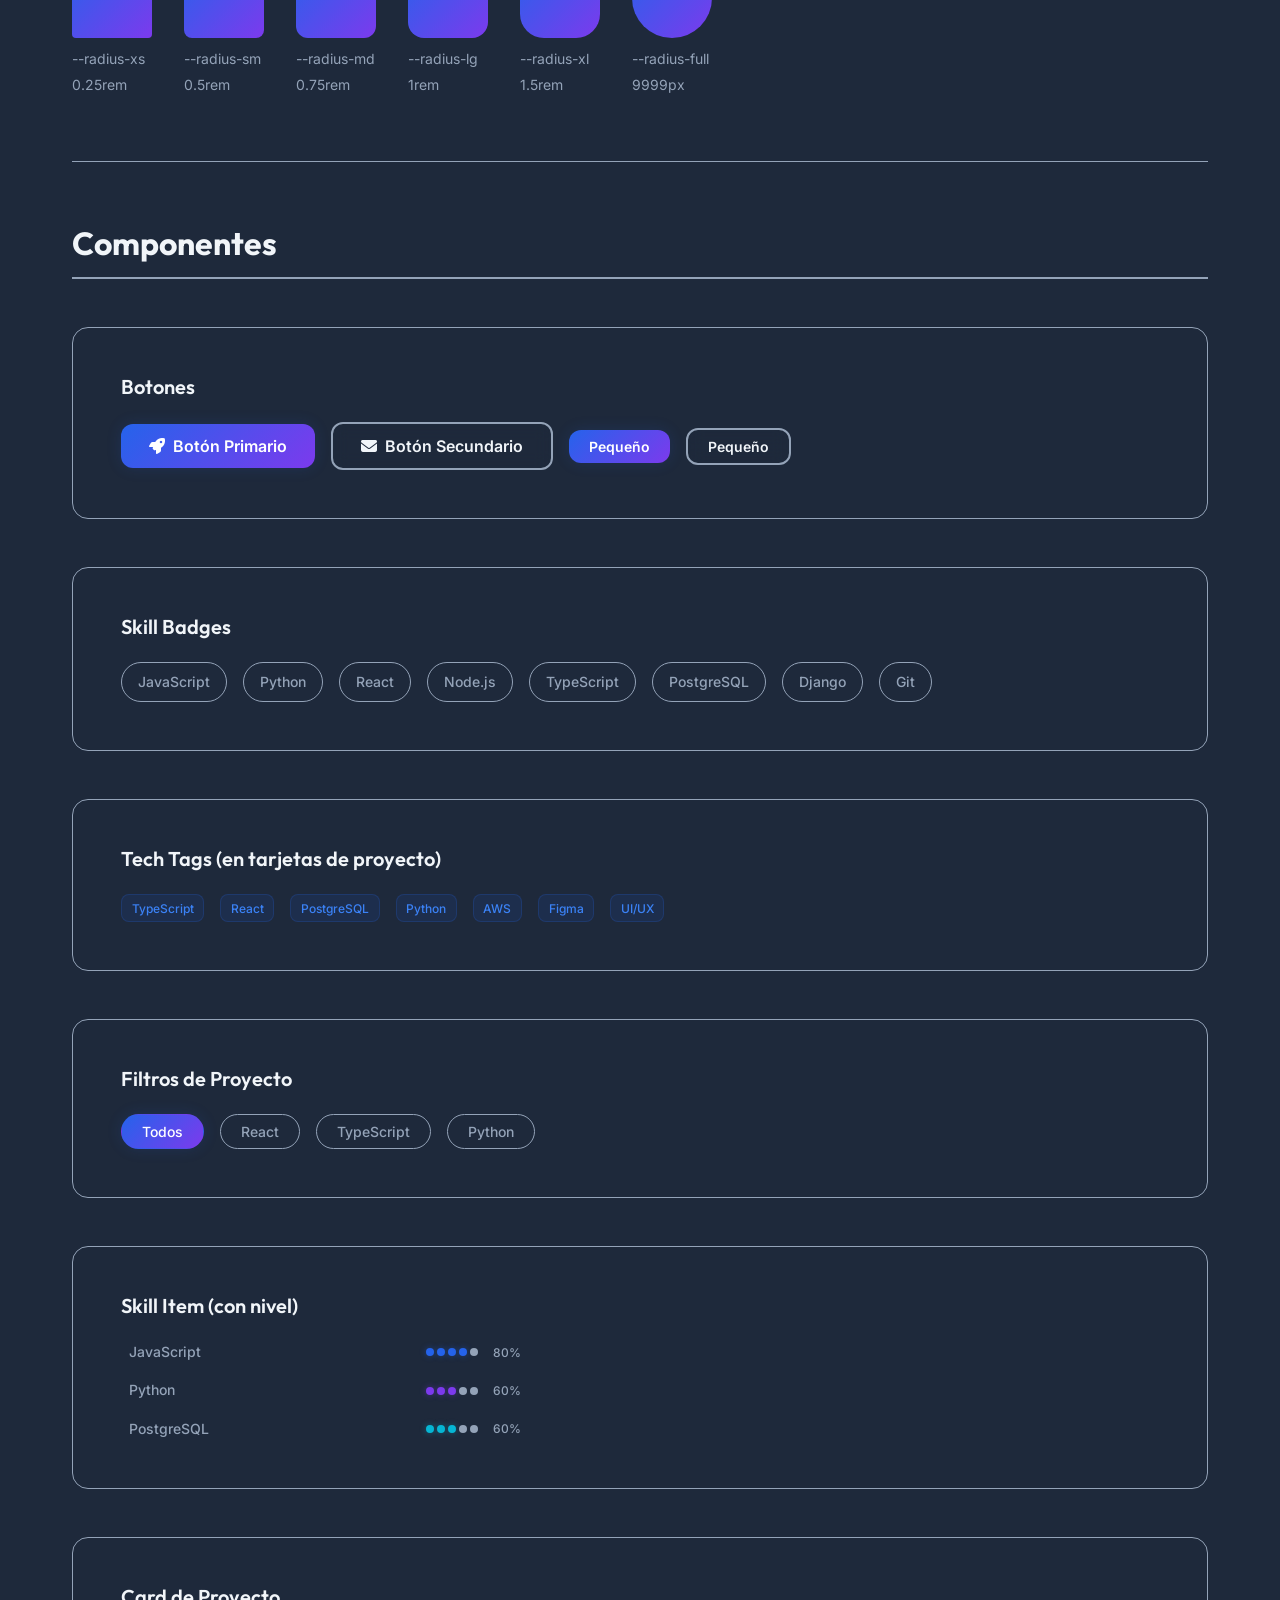
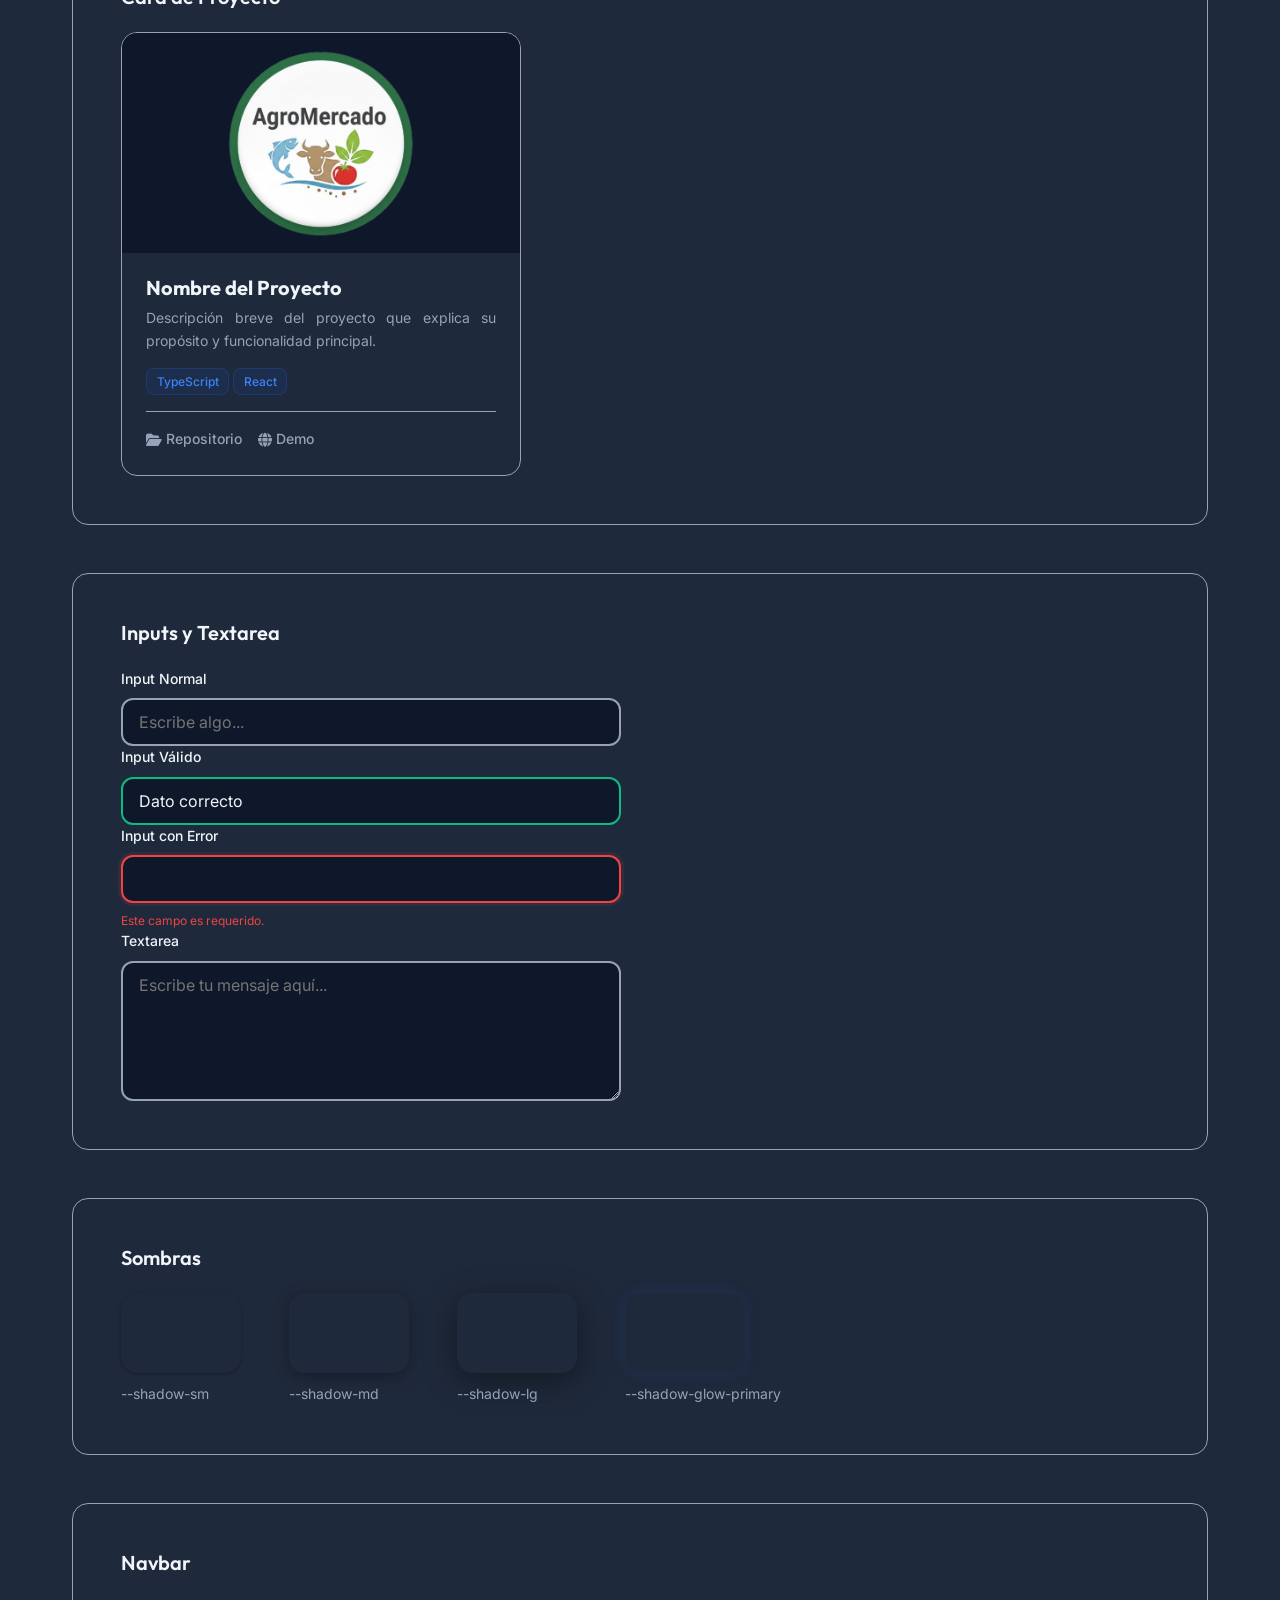
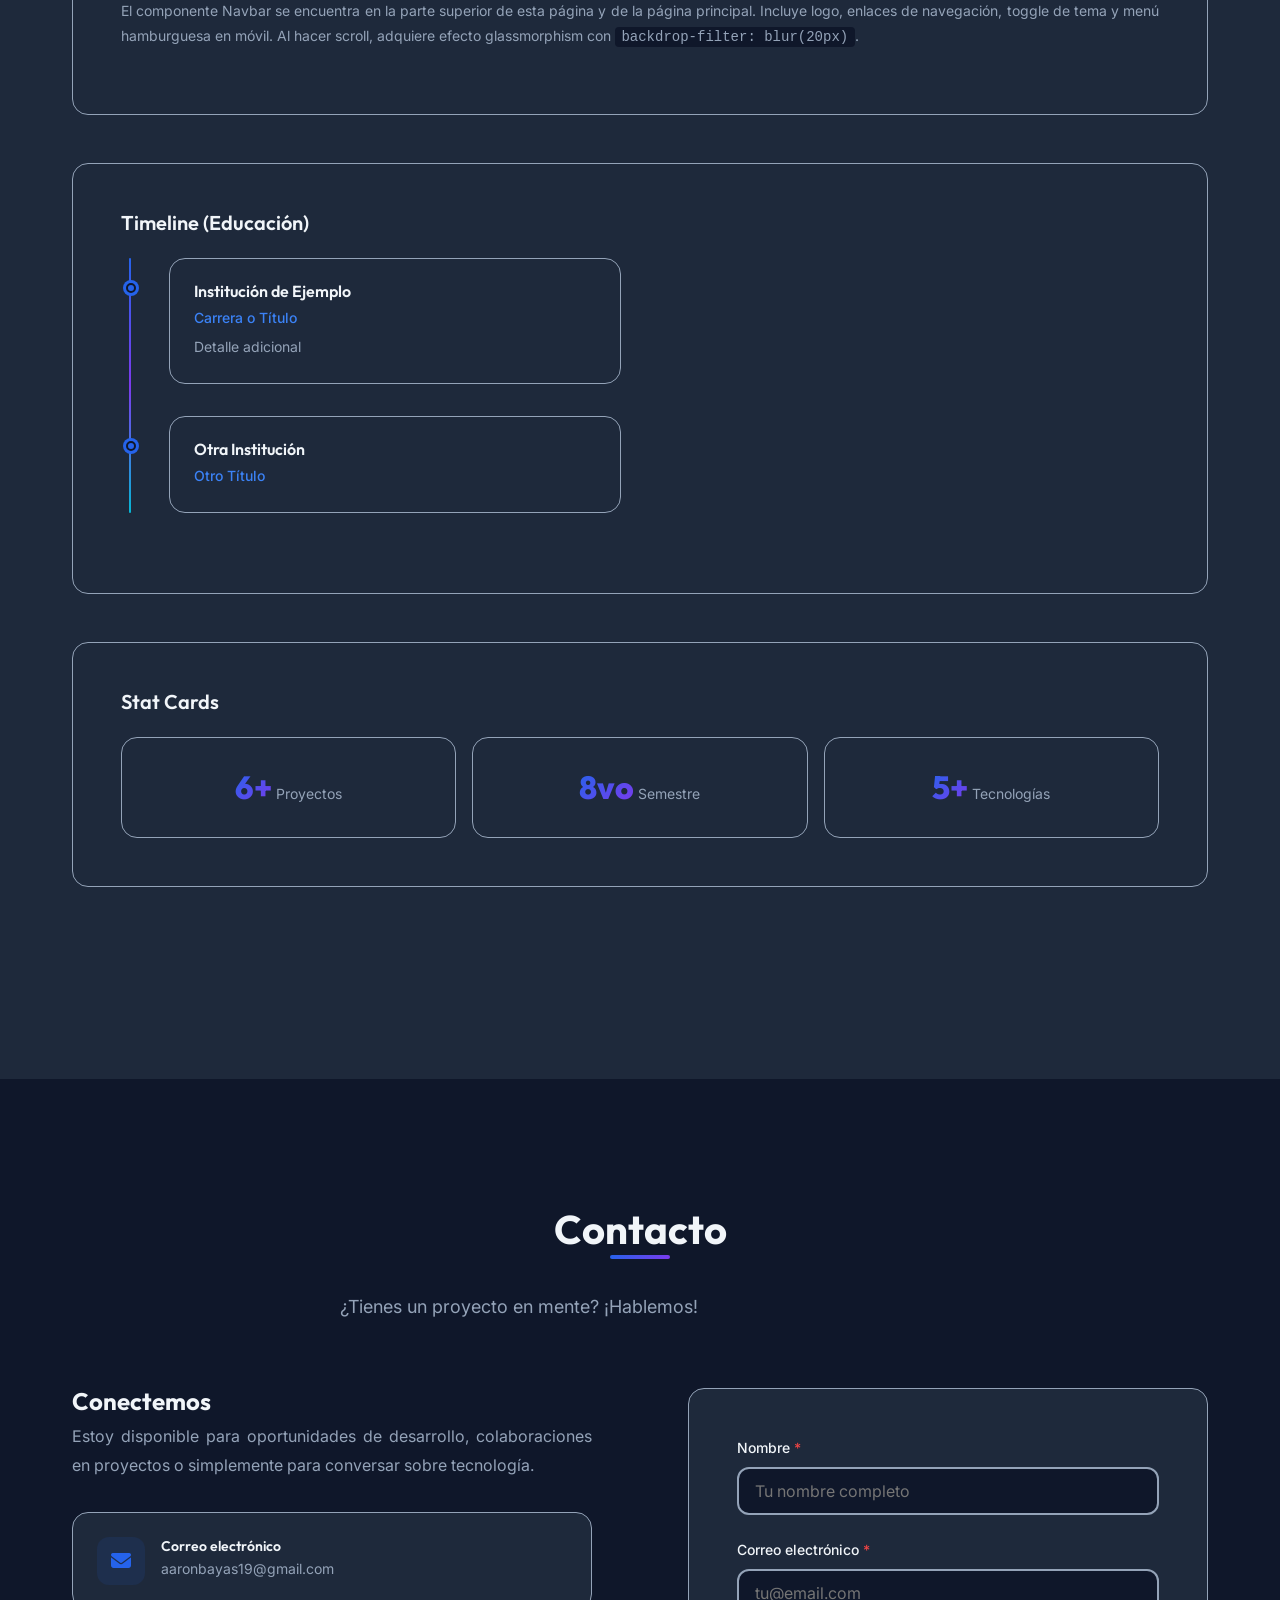
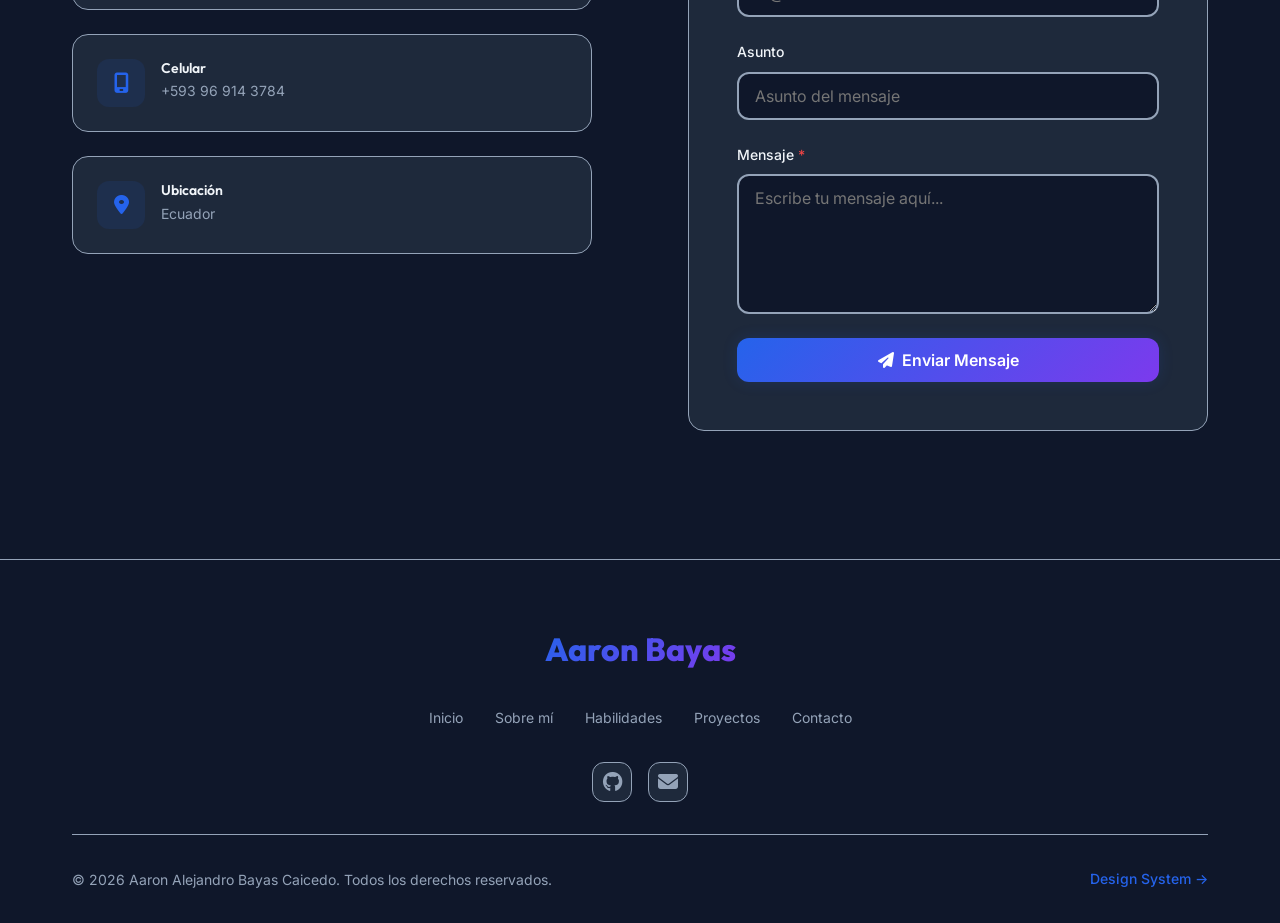
==== commit 763f7d7e: "Finalizado" ====
--- a/index.html
+++ b/index.html
@@ -23,6 +23,7 @@
   <!-- Devicon -->
   <link rel="stylesheet" type="text/css" href="https://cdn.jsdelivr.net/gh/devicons/devicon@latest/devicon.min.css" />
   <!-- Styles -->
+  <link rel="stylesheet" href="css/variables.css">
   <link rel="stylesheet" href="css/styles.css">
 </head>
 
--- a/css/variables.css
+++ b/css/variables.css
@@ -0,0 +1,112 @@
+/* ===========================
+   1. DESIGN TOKENS
+   =========================== */
+:root {
+  /* === Colors — 3 Primary Colors === */
+  --color-primary: #2563eb;
+  --color-primary-light: #3b82f6;
+  --color-secondary: #7c3aed;
+  --color-accent: #06b6d4;
+
+  /* === Theme Colors (Dark Default) === */
+  --color-bg: #0f172a;
+  --color-surface: #1e293b;
+  --color-text: #f1f5f9;
+  --color-text-muted: #94a3b8;
+  --color-success: #10b981;
+  --color-error: #ef4444;
+  --color-warning: #f59e0b;
+
+  /* === Gradients === */
+  --gradient-primary: linear-gradient(135deg, var(--color-primary), var(--color-secondary));
+  --gradient-accent: linear-gradient(135deg, var(--color-primary), var(--color-accent));
+  --gradient-hero: radial-gradient(ellipse at 20% 50%, rgba(37, 99, 235, 0.15) 0%, transparent 50%),
+    radial-gradient(ellipse at 80% 20%, rgba(124, 58, 237, 0.12) 0%, transparent 50%),
+    radial-gradient(ellipse at 60% 80%, rgba(6, 182, 212, 0.1) 0%, transparent 50%),
+    var(--color-bg);
+  --gradient-text: linear-gradient(135deg, var(--color-primary-light), var(--color-accent));
+
+  /* === Typography === */
+  --font-heading: 'Outfit', sans-serif;
+  --font-body: 'Inter', sans-serif;
+  --fs-xs: 0.75rem;
+  --fs-sm: 0.875rem;
+  --fs-base: 1rem;
+  --fs-md: 1.125rem;
+  --fs-lg: 1.25rem;
+  --fs-xl: 1.5rem;
+  --fs-2xl: 2rem;
+  --fs-3xl: 2.5rem;
+  --fs-4xl: 3.5rem;
+  --fs-5xl: 4.5rem;
+  --fw-regular: 400;
+  --fw-medium: 500;
+  --fw-semibold: 600;
+  --fw-bold: 700;
+  --fw-extrabold: 800;
+  --lh-tight: 1.1;
+  --lh-snug: 1.3;
+  --lh-normal: 1.6;
+  --lh-relaxed: 1.8;
+
+  /* === Spacing === */
+  --space-2xs: 0.125rem;
+  --space-xs: 0.25rem;
+  --space-sm: 0.5rem;
+  --space-md: 1rem;
+  --space-lg: 1.5rem;
+  --space-xl: 2rem;
+  --space-2xl: 3rem;
+  --space-3xl: 4rem;
+  --space-4xl: 6rem;
+  --space-5xl: 8rem;
+
+  /* === Border Radius === */
+  --radius-xs: 0.25rem;
+  --radius-sm: 0.5rem;
+  --radius-md: 0.75rem;
+  --radius-lg: 1rem;
+  --radius-xl: 1.5rem;
+  --radius-full: 9999px;
+
+  /* === Shadows === */
+  --shadow-sm: 0 1px 3px rgba(0, 0, 0, 0.3);
+  --shadow-md: 0 4px 16px rgba(0, 0, 0, 0.3);
+  --shadow-lg: 0 8px 32px rgba(0, 0, 0, 0.4);
+  --shadow-xl: 0 20px 60px rgba(0, 0, 0, 0.5);
+  --shadow-glow-primary: 0 0 15px rgba(37, 99, 235, 0.15);
+  --shadow-glow-secondary: 0 0 15px rgba(124, 58, 237, 0.15);
+  --shadow-glow-accent: 0 0 15px rgba(6, 182, 212, 0.15);
+  --shadow-card: 0 4px 12px rgba(0, 0, 0, 0.2);
+
+  /* === Sizes === */
+  --nav-height: 4.5rem;
+  --container-max: 1200px;
+  --container-narrow: 900px;
+
+  /* === Transitions === */
+  --transition-fast: 0.15s ease;
+  --transition-base: 0.3s ease;
+  --transition-slow: 0.5s ease;
+  --transition-spring: 0.4s cubic-bezier(0.34, 1.56, 0.64, 1);
+}
+
+/* === Light Theme Override === */
+.light-theme {
+  --color-bg: #ffffff;
+  --color-surface: #f1f5f9;
+  --color-text: #0f172a;
+  --color-text-muted: #64748b;
+  --gradient-hero: radial-gradient(ellipse at 20% 50%, rgba(37, 99, 235, 0.08) 0%, transparent 50%),
+    radial-gradient(ellipse at 80% 20%, rgba(124, 58, 237, 0.06) 0%, transparent 50%),
+    radial-gradient(ellipse at 60% 80%, rgba(6, 182, 212, 0.05) 0%, transparent 50%),
+    var(--color-bg);
+  --shadow-sm: 0 1px 3px rgba(0, 0, 0, 0.06);
+  --shadow-md: 0 4px 16px rgba(0, 0, 0, 0.08);
+  --shadow-lg: 0 8px 32px rgba(0, 0, 0, 0.1);
+  --shadow-xl: 0 20px 60px rgba(0, 0, 0, 0.12);
+  --shadow-glow-primary: 0 0 15px rgba(37, 99, 235, 0.08);
+  --shadow-glow-secondary: 0 0 15px rgba(124, 58, 237, 0.08);
+  --shadow-glow-accent: 0 0 15px rgba(6, 182, 212, 0.08);
+  --shadow-card: 0 4px 12px rgba(0, 0, 0, 0.06);
+}
--- a/css/styles.css
+++ b/css/styles.css
@@ -71,115 +71,7 @@
 /* ===========================
    1. DESIGN TOKENS
    =========================== */
-:root {
-  /* === Colors — 3 Primary Colors === */
-  --color-primary: #2563eb;
-  --color-primary-light: #3b82f6;
-  --color-secondary: #7c3aed;
-  --color-accent: #06b6d4;
-
-  /* === Theme Colors (Dark Default) === */
-  --color-bg: #0f172a;
-  --color-surface: #1e293b;
-  --color-text: #f1f5f9;
-  --color-text-muted: #94a3b8;
-  --color-success: #10b981;
-  --color-error: #ef4444;
-  --color-warning: #f59e0b;
-
-  /* === Gradients === */
-  --gradient-primary: linear-gradient(135deg, var(--color-primary), var(--color-secondary));
-  --gradient-accent: linear-gradient(135deg, var(--color-primary), var(--color-accent));
-  --gradient-hero: radial-gradient(ellipse at 20% 50%, rgba(37, 99, 235, 0.15) 0%, transparent 50%),
-    radial-gradient(ellipse at 80% 20%, rgba(124, 58, 237, 0.12) 0%, transparent 50%),
-    radial-gradient(ellipse at 60% 80%, rgba(6, 182, 212, 0.1) 0%, transparent 50%),
-    var(--color-bg);
-  --gradient-text: linear-gradient(135deg, var(--color-primary-light), var(--color-accent));
-
-  /* === Typography === */
-  --font-heading: 'Outfit', sans-serif;
-  --font-body: 'Inter', sans-serif;
-  --fs-xs: 0.75rem;
-  --fs-sm: 0.875rem;
-  --fs-base: 1rem;
-  --fs-md: 1.125rem;
-  --fs-lg: 1.25rem;
-  --fs-xl: 1.5rem;
-  --fs-2xl: 2rem;
-  --fs-3xl: 2.5rem;
-  --fs-4xl: 3.5rem;
-  --fs-5xl: 4.5rem;
-  --fw-regular: 400;
-  --fw-medium: 500;
-  --fw-semibold: 600;
-  --fw-bold: 700;
-  --fw-extrabold: 800;
-  --lh-tight: 1.1;
-  --lh-snug: 1.3;
-  --lh-normal: 1.6;
-  --lh-relaxed: 1.8;
-
-  /* === Spacing === */
-  --space-2xs: 0.125rem;
-  --space-xs: 0.25rem;
-  --space-sm: 0.5rem;
-  --space-md: 1rem;
-  --space-lg: 1.5rem;
-  --space-xl: 2rem;
-  --space-2xl: 3rem;
-  --space-3xl: 4rem;
-  --space-4xl: 6rem;
-  --space-5xl: 8rem;
-
-  /* === Border Radius === */
-  --radius-xs: 0.25rem;
-  --radius-sm: 0.5rem;
-  --radius-md: 0.75rem;
-  --radius-lg: 1rem;
-  --radius-xl: 1.5rem;
-  --radius-full: 9999px;
-
-  /* === Shadows === */
-  --shadow-sm: 0 1px 3px rgba(0, 0, 0, 0.3);
-  --shadow-md: 0 4px 16px rgba(0, 0, 0, 0.3);
-  --shadow-lg: 0 8px 32px rgba(0, 0, 0, 0.4);
-  --shadow-xl: 0 20px 60px rgba(0, 0, 0, 0.5);
-  --shadow-glow-primary: 0 0 15px rgba(37, 99, 235, 0.15);
-  --shadow-glow-secondary: 0 0 15px rgba(124, 58, 237, 0.15);
-  --shadow-glow-accent: 0 0 15px rgba(6, 182, 212, 0.15);
-  --shadow-card: 0 4px 12px rgba(0, 0, 0, 0.2);
-
-  /* === Sizes === */
-  --nav-height: 4.5rem;
-  --container-max: 1200px;
-  --container-narrow: 900px;
-
-  /* === Transitions === */
-  --transition-fast: 0.15s ease;
-  --transition-base: 0.3s ease;
-  --transition-slow: 0.5s ease;
-  --transition-spring: 0.4s cubic-bezier(0.34, 1.56, 0.64, 1);
-}
-
-/* === Light Theme Override === */
-.light-theme {
-  --color-bg: #ffffff;
-  --color-surface: #f1f5f9;
-  --color-text: #0f172a;
-  --color-text-muted: #64748b;
-  --gradient-hero: radial-gradient(ellipse at 20% 50%, rgba(37, 99, 235, 0.08) 0%, transparent 50%),
-    radial-gradient(ellipse at 80% 20%, rgba(124, 58, 237, 0.06) 0%, transparent 50%),
-    radial-gradient(ellipse at 60% 80%, rgba(6, 182, 212, 0.05) 0%, transparent 50%),
-    var(--color-bg);
-  --shadow-sm: 0 1px 3px rgba(0, 0, 0, 0.06);
-  --shadow-md: 0 4px 16px rgba(0, 0, 0, 0.08);
-  --shadow-lg: 0 8px 32px rgba(0, 0, 0, 0.1);
-  --shadow-xl: 0 20px 60px rgba(0, 0, 0, 0.12);
-  --shadow-glow-primary: 0 0 15px rgba(37, 99, 235, 0.08);
-  --shadow-glow-secondary: 0 0 15px rgba(124, 58, 237, 0.08);
-  --shadow-glow-accent: 0 0 15px rgba(6, 182, 212, 0.08);
-  --shadow-card: 0 4px 12px rgba(0, 0, 0, 0.06);
-}
+/* Design tokens and variables have been moved to variables.css */
 
 /* ===========================
    2. TYPOGRAPHY
@@ -225,6 +117,7 @@
   font-size: var(--fs-base);
   line-height: var(--lh-relaxed);
   color: var(--color-text-muted);
+  text-align: justify;
 }
 
 .text-muted {
